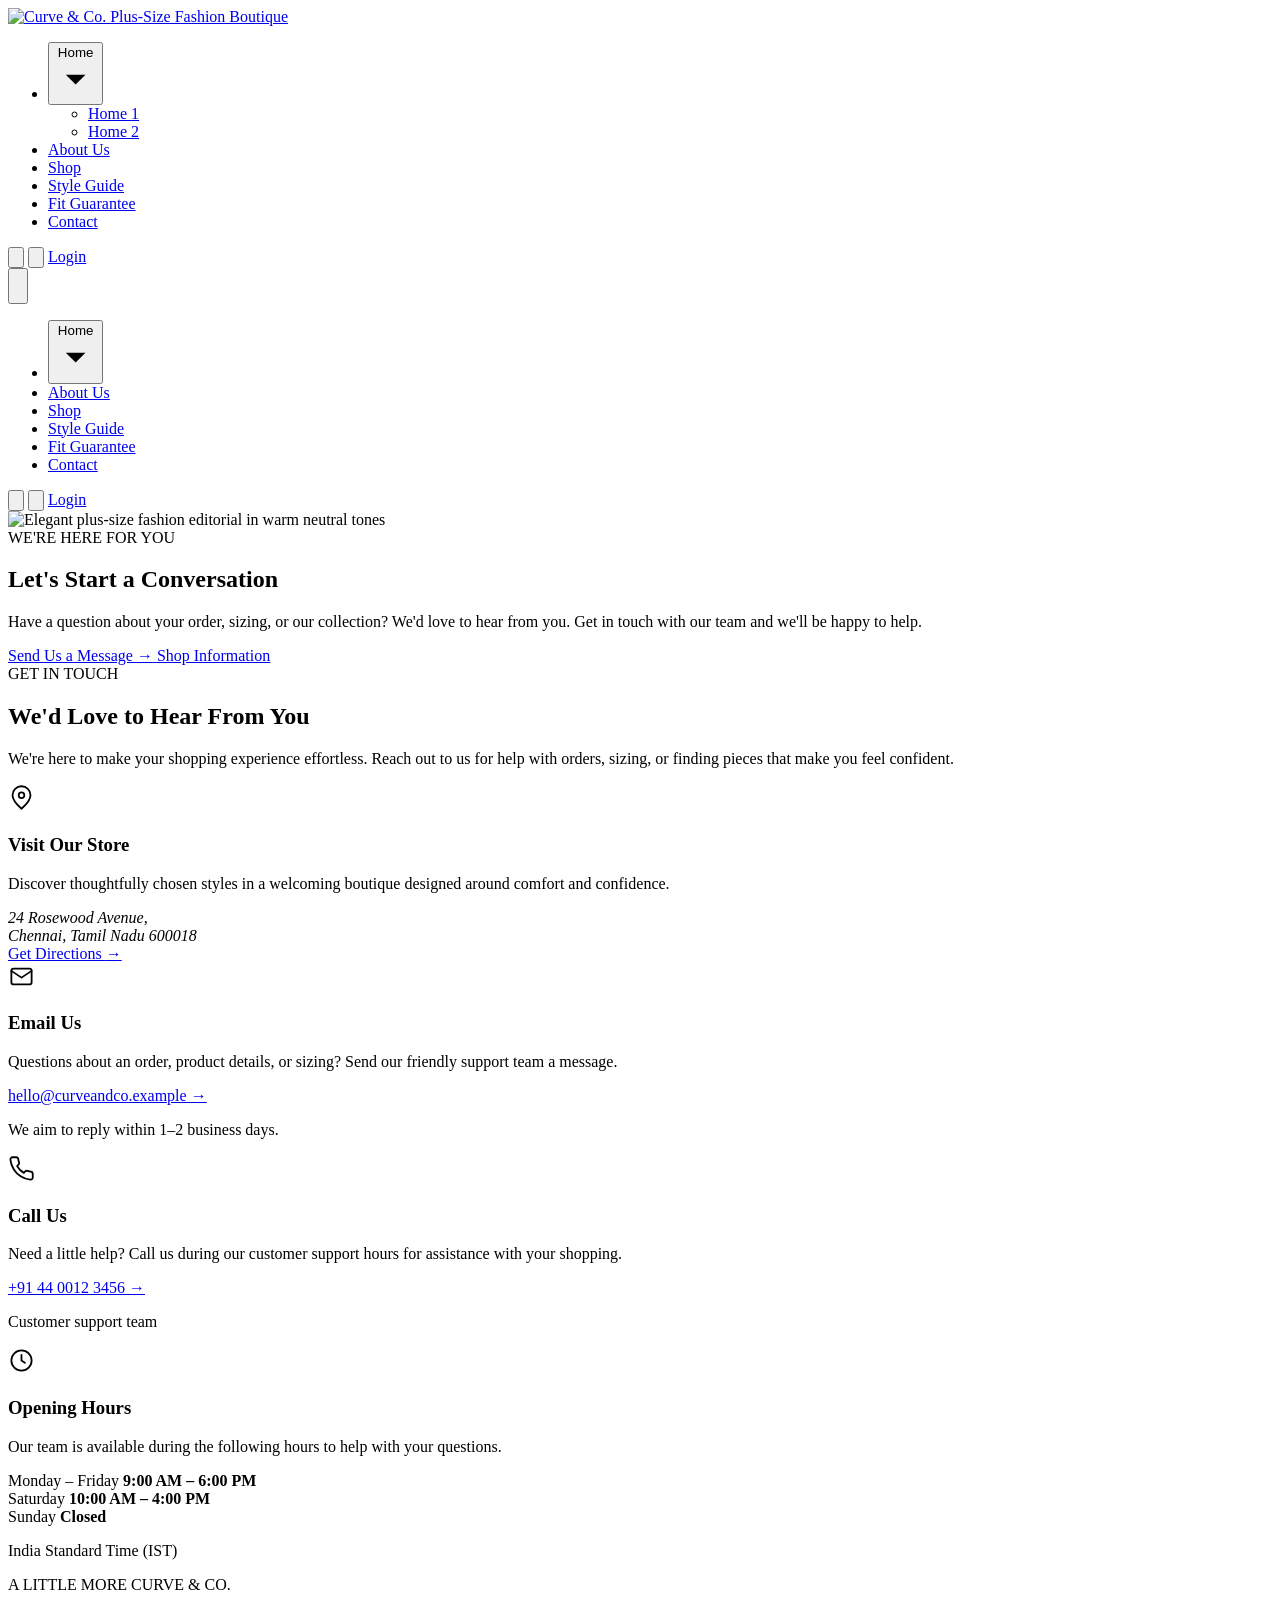
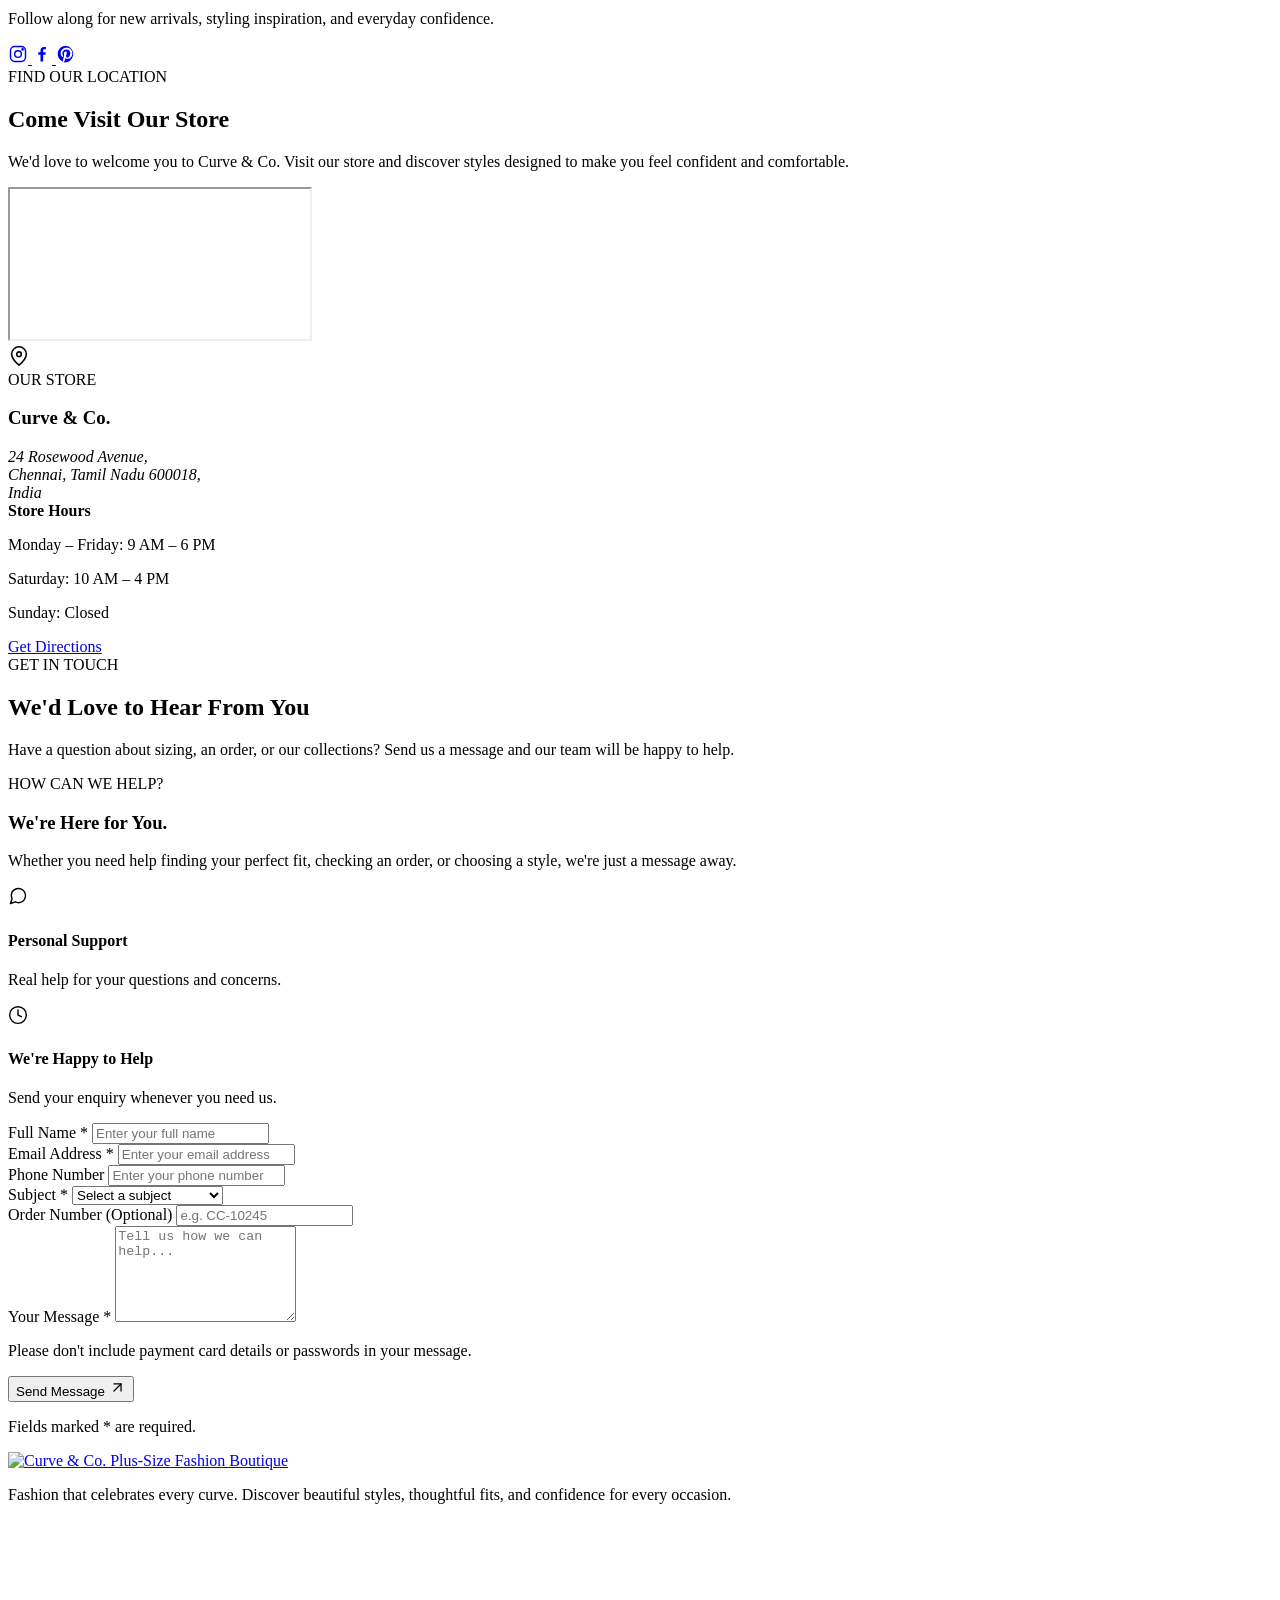
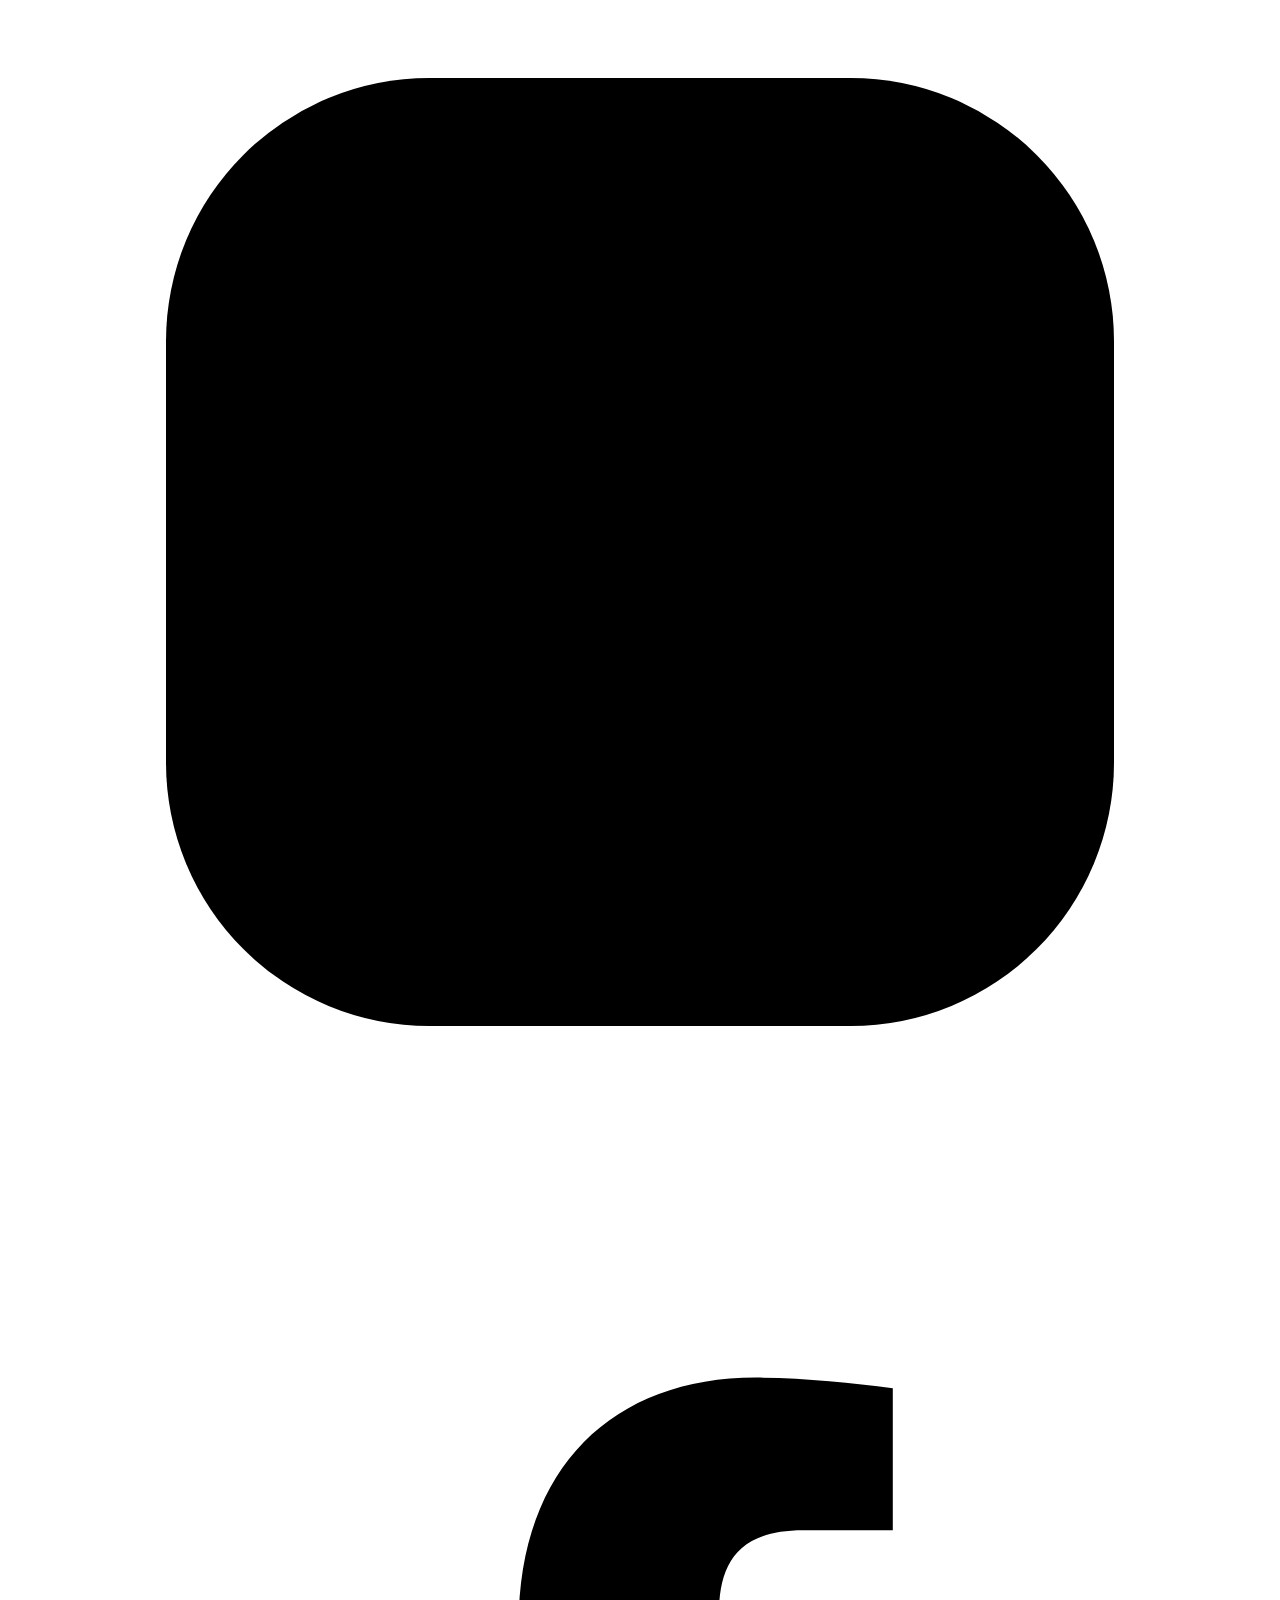
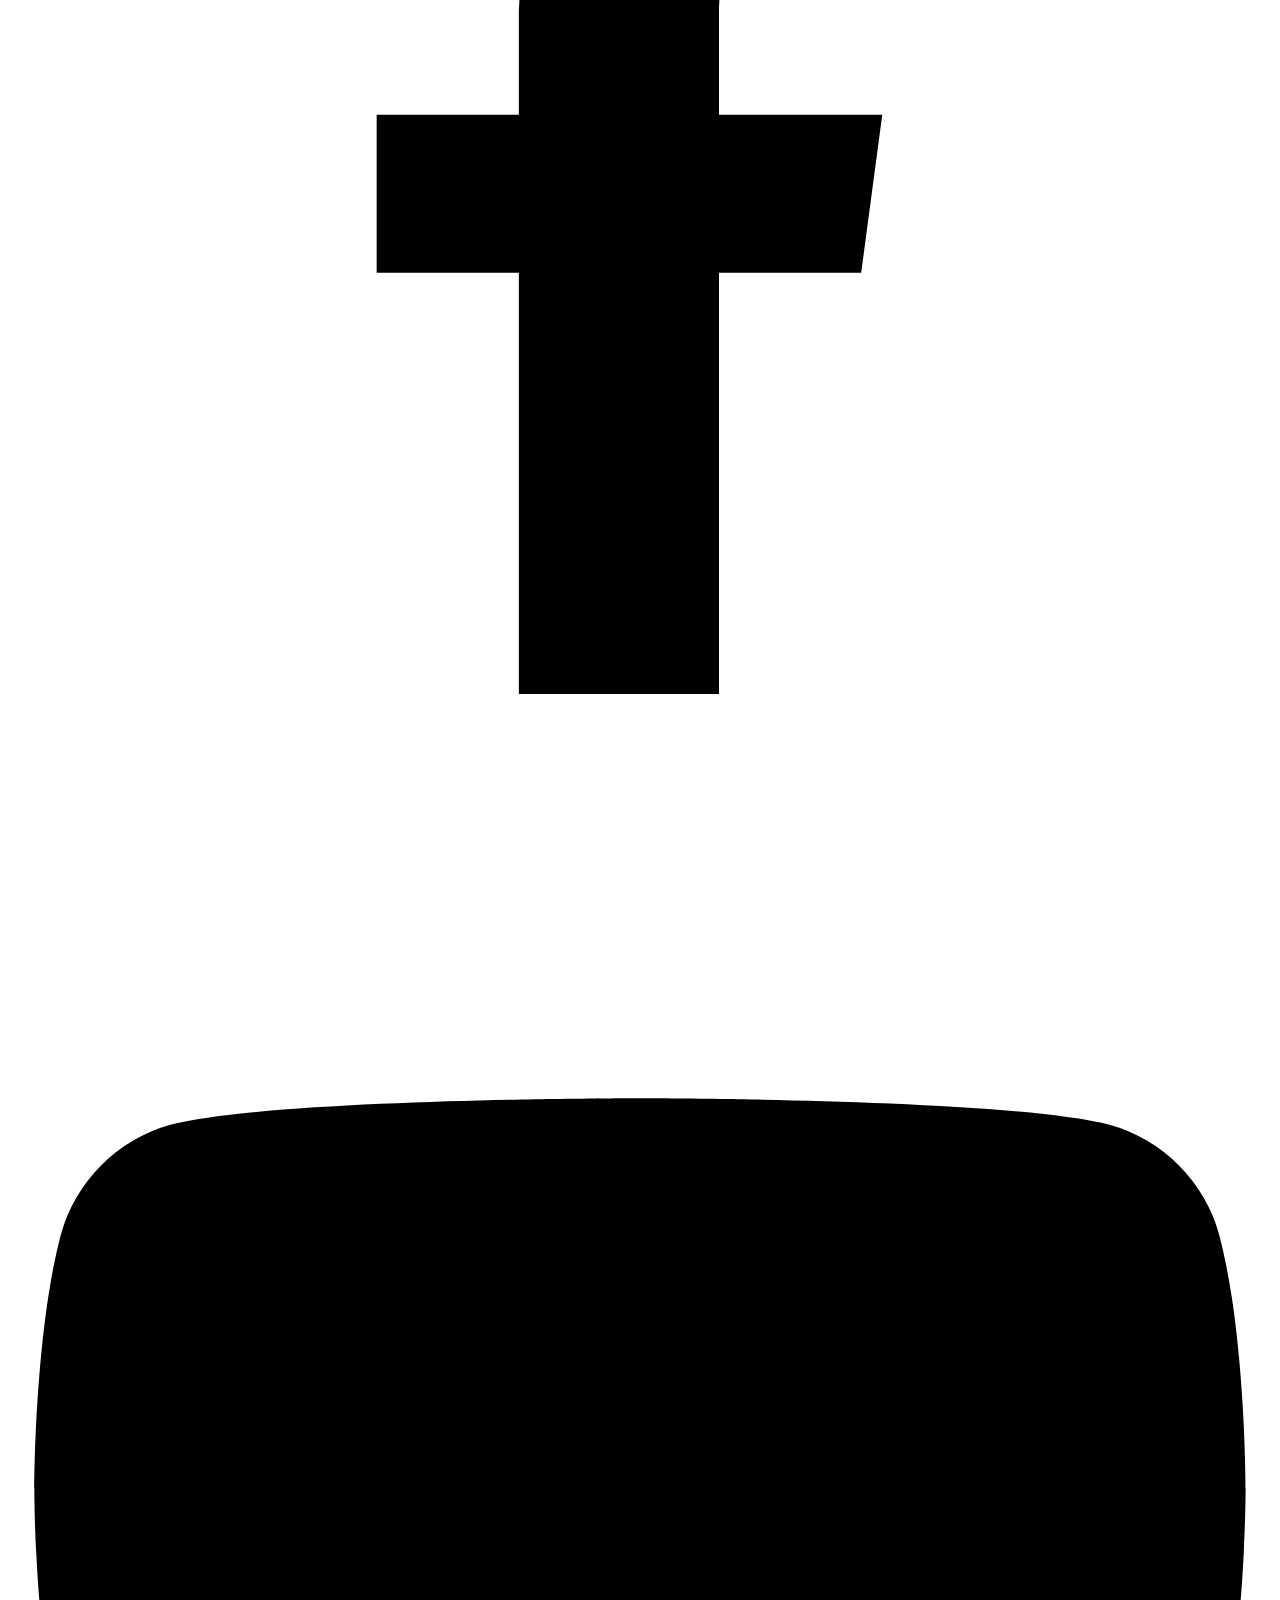
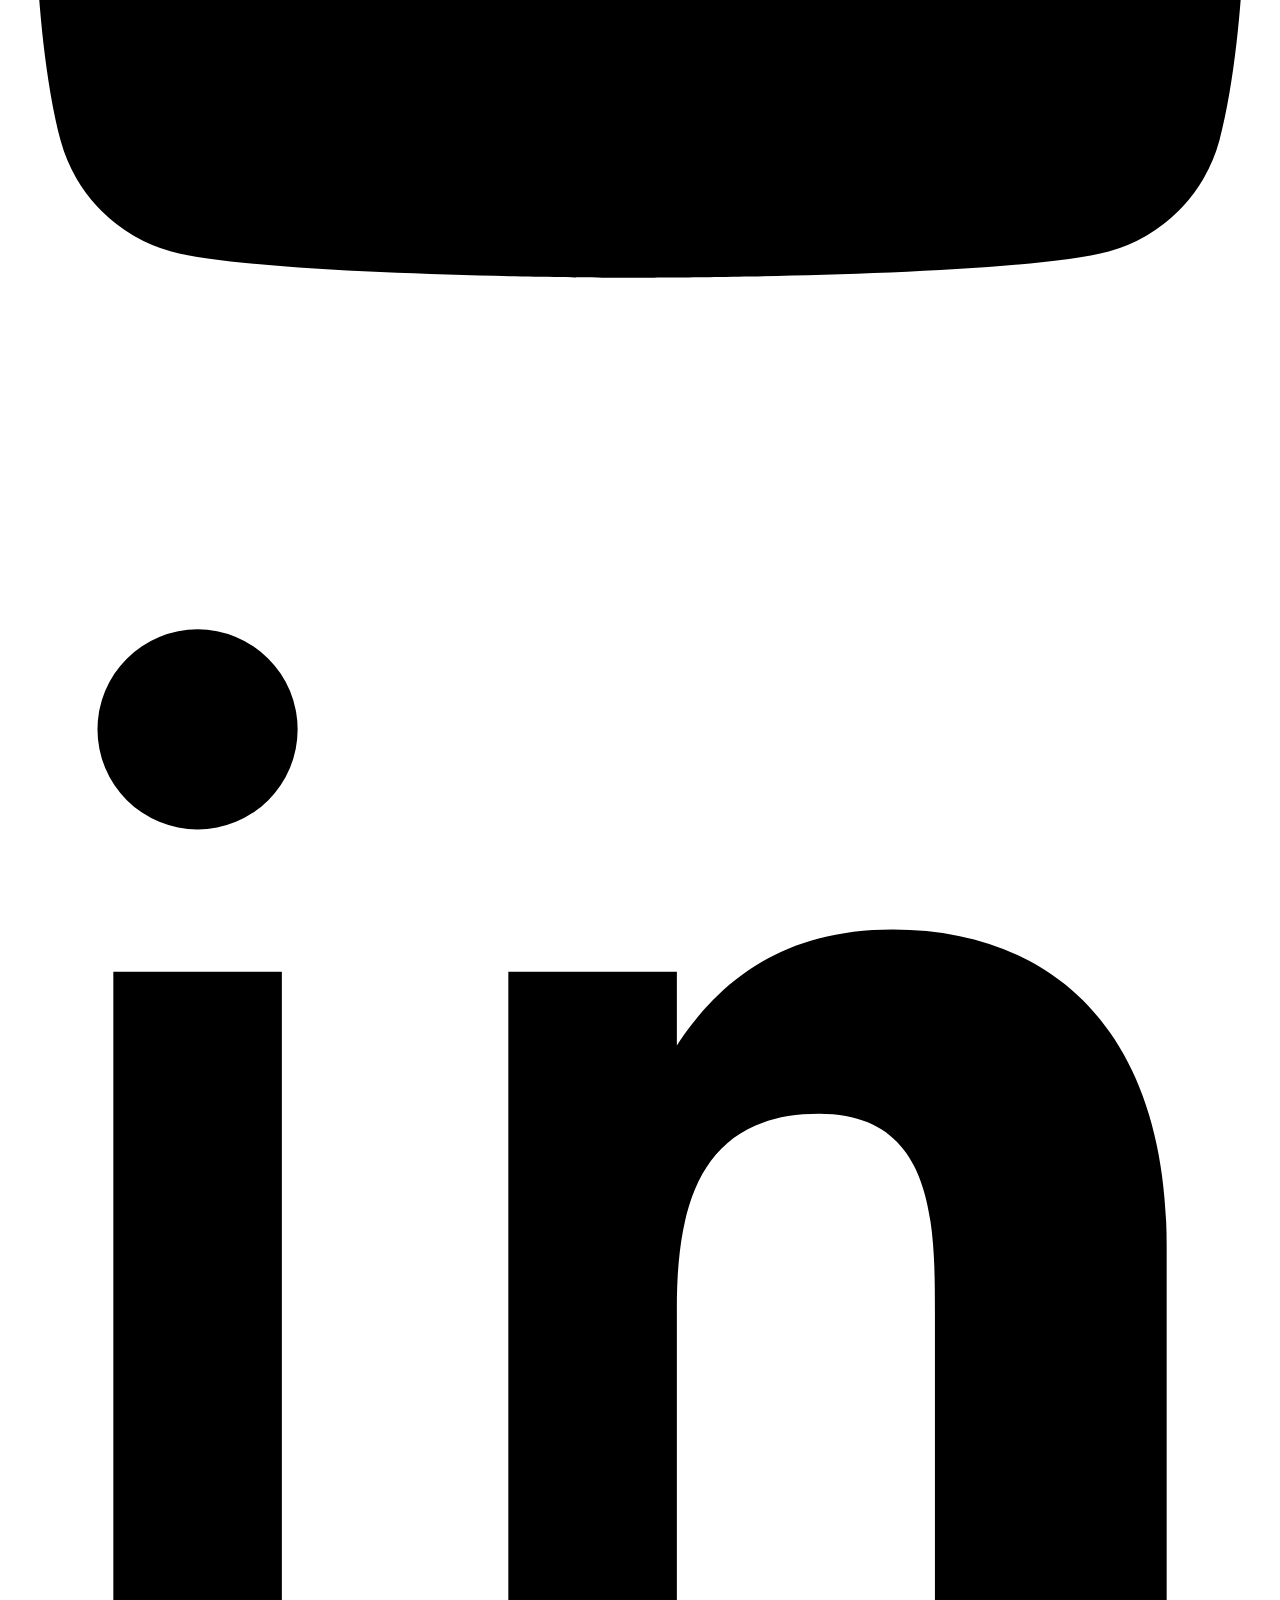
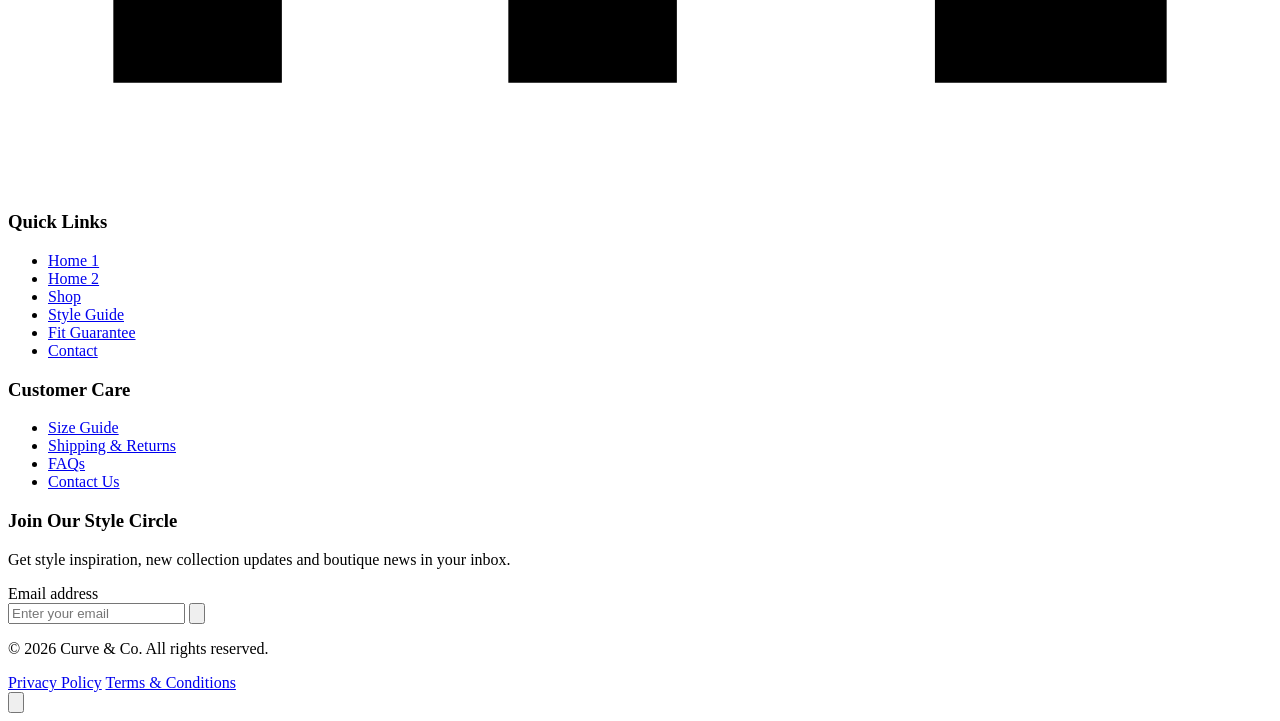
==== contact.html @ 35384b79 "Add files via upload" ====
<!DOCTYPE html>
<html lang="en">
<head>
    <meta charset="UTF-8">
    <meta name="viewport" content="width=device-width, initial-scale=1.0">

    <meta
        name="description"
        content="Discover stylish, inclusive plus-size fashion at Curve & Co."
    >

    <title>Curve & Co. | Plus-Size Fashion Boutique</title>
    <link
    rel="icon"
    type="image/png"
    href="images/logo.png"
>


    <!-- Google Fonts -->
    <link rel="preconnect" href="https://fonts.googleapis.com">
    <link rel="preconnect" href="https://fonts.gstatic.com" crossorigin>

    <link
        href="https://fonts.googleapis.com/css2?family=Inter:wght@400;500;600;700&family=Playfair+Display:wght@400;500;600;700&display=swap"
        rel="stylesheet"
    >

    <!-- CSS -->
    <link rel="stylesheet" href="css/style.css">
    <link rel="stylesheet" href="css/responsive.css">
    
</head>

<body>

    <!-- =====================================
         HEADER
    ====================================== -->

    <header class="curve-header" id="curveHeader">

        <div class="curve-header-container">

            <!-- LOGO - LEFT -->

            <a
                href="index.html"
                class="curve-logo"
                aria-label="Curve & Co. Home"
            >
                <img
                    src="images/logo.png"
                    alt="Curve & Co. Plus-Size Fashion Boutique"
                    class="curve-logo-img"
                >
            </a>


            <!-- DESKTOP NAVIGATION - CENTER -->

            <nav
                class="curve-desktop-nav"
                aria-label="Main navigation"
            >

                <ul class="curve-nav-list">

                    <!-- HOME DROPDOWN -->

                    <li class="curve-nav-item curve-home-dropdown">

                        <button
                            type="button"
                            class="curve-nav-link curve-home-toggle"
                            aria-expanded="false"
                            aria-controls="curveHomeDropdown"
                        >
                            <span>Home</span>

                            <svg viewBox="0 0 24 24" aria-hidden="true">
                                <path d="m6 9 6 6 6-6"/>
                            </svg>
                        </button>

                        <ul
                            class="curve-dropdown-menu"
                            id="curveHomeDropdown"
                        >
                            <li>
                                <a href="index.html">Home 1</a>
                            </li>

                            <li>
                                <a href="home2.html">Home 2</a>
                            </li>
                        </ul>

                    </li>
                    <li class="curve-nav-item">
                        <a href="about.html" class="curve-nav-link">
                            About Us
                        </a>
                    </li>


                    <!-- SHOP -->

                    <li class="curve-nav-item">
                        <a href="shop.html" class="curve-nav-link">
                            Shop
                        </a>
                    </li>


                    <!-- STYLE GUIDE -->

                    <li class="curve-nav-item">
                        <a
                            href="style-guide.html"
                            class="curve-nav-link"
                        >
                            Style Guide
                        </a>
                    </li>


                    <!-- FIT GUARANTEE -->

                    <li class="curve-nav-item">
                        <a
                            href="fit-guarantee.html"
                            class="curve-nav-link"
                        >
                            Fit Guarantee
                        </a>
                    </li>


                    <!-- CONTACT -->

                    <li class="curve-nav-item">
                        <a
                            href="contact.html"
                            class="curve-nav-link active"
                        >
                            Contact
                        </a>
                    </li>

                </ul>

            </nav>


            <!-- DESKTOP ACTIONS - RIGHT -->

            <div class="curve-header-actions">

                <!-- RTL BUTTON -->

                <button
                    type="button"
                    class="curve-icon-btn curve-rtl-toggle"
                    data-curve-rtl
                    aria-label="Toggle right-to-left layout"
                    aria-pressed="false"
                    title="Toggle RTL"
                >
                    <svg
                        viewBox="0 0 24 24"
                        aria-hidden="true"
                    >
                        <path d="M4 8h15"/>
                        <path d="m15 4 4 4-4 4"/>
                        <path d="M20 16H5"/>
                        <path d="m9 12-4 4 4 4"/>
                    </svg>
                </button>


                <!-- DARK MODE BUTTON -->

                <button
                    type="button"
                    class="curve-icon-btn curve-theme-toggle"
                    data-curve-theme
                    aria-label="Toggle dark mode"
                    aria-pressed="false"
                    title="Toggle dark mode"
                >
                    <svg
                        viewBox="0 0 24 24"
                        aria-hidden="true"
                    >
                        <path
                            d="M20.5 15.5A8.5 8.5 0 0 1 8.5 3.5
                            8.5 8.5 0 1 0 20.5 15.5Z"
                        />
                    </svg>
                </button>


                <!-- LOGIN BUTTON -->

                <a href="login.html" class="curve-login-btn">
                    Login
                </a>

            </div>


            <!-- HAMBURGER BUTTON -->

            <button
                type="button"
                class="curve-menu-toggle"
                id="curveMenuToggle"
                aria-label="Open navigation menu"
                aria-expanded="false"
                aria-controls="curveMobilePanel"
            >

                <!-- MENU ICON -->

                <svg
                    class="curve-menu-icon"
                    viewBox="0 0 24 24"
                    aria-hidden="true"
                >
                    <path d="M4 6h16"/>
                    <path d="M4 12h16"/>
                    <path d="M4 18h16"/>
                </svg>

                <!-- CLOSE ICON -->

                <svg
                    class="curve-close-icon"
                    viewBox="0 0 24 24"
                    aria-hidden="true"
                >
                    <path d="m6 6 12 12"/>
                    <path d="M18 6 6 18"/>
                </svg>

            </button>

        </div>


        <!-- =====================================
             RESPONSIVE HAMBURGER PANEL
        ====================================== -->

        <div
            class="curve-mobile-panel"
            id="curveMobilePanel"
            aria-hidden="true"
            inert
        >

            <!-- MOBILE NAVIGATION -->

            <nav
                class="curve-mobile-nav"
                aria-label="Responsive navigation"
            >

                <ul class="curve-mobile-nav-list">

                    <!-- HOME DROPDOWN -->

                    <li class="curve-mobile-nav-item curve-mobile-home">

                        <button
                            type="button"
                            class="curve-mobile-link curve-mobile-home-toggle"
                            aria-expanded="false"
                            aria-controls="curveMobileHomeDropdown"
                        >
                            <span>Home</span>

                            <svg viewBox="0 0 24 24" aria-hidden="true">
                                <path d="m6 9 6 6 6-6"/>
                            </svg>
                        </button>

                        <ul
                            class="curve-mobile-dropdown"
                            id="curveMobileHomeDropdown"
                            hidden
                        >
                            <li>
                                <a href="index.html">Home 1</a>
                            </li>

                            <li>
                                <a href="home2.html">Home 2</a>
                            </li>
                        </ul>

                    </li>
                    <li class="curve-mobile-nav-item">
                        <a href="about.html" class="curve-mobile-link">
                            About Us
                        </a>
                    </li>


                    <!-- SHOP -->

                    <li class="curve-mobile-nav-item">
                        <a href="shop.html" class="curve-mobile-link">
                            Shop
                        </a>
                    </li>


                    <!-- STYLE GUIDE -->

                    <li class="curve-mobile-nav-item">
                        <a
                            href="style-guide.html"
                            class="curve-mobile-link"
                        >
                            Style Guide
                        </a>
                    </li>


                    <!-- FIT GUARANTEE -->

                    <li class="curve-mobile-nav-item">
                        <a
                            href="fit-guarantee.html"
                            class="curve-mobile-link"
                        >
                            Fit Guarantee
                        </a>
                    </li>


                    <!-- CONTACT -->

                    <li class="curve-mobile-nav-item">
                        <a
                            href="contact.html"
                            class="curve-mobile-link active"
                        >
                            Contact
                        </a>
                    </li>

                </ul>

            </nav>


            <!-- MOBILE ACTION BUTTONS -->

            <div class="curve-mobile-actions">

                <!-- RTL -->

                <button
                    type="button"
                    class="curve-icon-btn curve-rtl-toggle"
                    data-curve-rtl
                    aria-label="Toggle right-to-left layout"
                    aria-pressed="false"
                    title="Toggle RTL"
                >
                    <svg viewBox="0 0 24 24" aria-hidden="true">
                        <path d="M4 8h15"/>
                        <path d="m15 4 4 4-4 4"/>
                        <path d="M20 16H5"/>
                        <path d="m9 12-4 4 4 4"/>
                    </svg>
                </button>


                <!-- DARK MODE -->

                <button
                    type="button"
                    class="curve-icon-btn curve-theme-toggle"
                    data-curve-theme
                    aria-label="Toggle dark mode"
                    aria-pressed="false"
                    title="Toggle dark mode"
                >
                    <svg viewBox="0 0 24 24" aria-hidden="true">
                        <path
                            d="M20.5 15.5A8.5 8.5 0 0 1 8.5 3.5
                            8.5 8.5 0 1 0 20.5 15.5Z"
                        />
                    </svg>
                </button>


                <!-- LOGIN -->

                <a href="login.html" class="curve-login-btn">
                    Login
                </a>

            </div>

        </div>

    </header>
    <!-- =====================================
         PAGE CONTENT
    ====================================== -->

    <main id="mainContent">

<!-- SECTION 1: CONTACT HERO -->
<section class="cc-contact-hero" id="cc-contact-hero">

    <!-- BACKGROUND IMAGE -->
    <div class="cc-contact-hero-background">
        <img
            src="images/contact-hero.jpg"
            alt="Elegant plus-size fashion editorial in warm neutral tones"
            fetchpriority="high"
        >
    </div>

    <!-- IMAGE OVERLAY -->
    <div class="cc-contact-hero-overlay"></div>

    <!-- HERO CONTENT -->
    <div class="cc-contact-hero-container">

        <div class="cc-contact-hero-content">

            <span class="cc-contact-hero-eyebrow">
                WE'RE HERE FOR YOU
            </span>

            <h1 class="cc-contact-hero-title">
                Let's Start a
                <span>Conversation</span>
            </h1>

            <p class="cc-contact-hero-description">
                Have a question about your order, sizing, or our collection?
                We'd love to hear from you. Get in touch with our team
                and we'll be happy to help.
            </p>

            <!-- HERO BUTTONS -->
            <div class="cc-contact-hero-actions">

                <a
                    href="#cc-contact-form"
                    class="cc-contact-hero-button cc-contact-hero-primary"
                >
                    Send Us a Message
                    <span aria-hidden="true">&rarr;</span>
                </a>

                <a
                    href="#cc-contact-info"
                    class="cc-contact-hero-button cc-contact-hero-secondary"
                >
                    Shop Information
                </a>

            </div>

        </div>

    </div>

</section>
<!-- END CONTACT HERO -->

<!-- SECTION 2: SHOP INFORMATION -->
<section class="cc-contact-info" id="cc-contact-info">

    <div class="cc-contact-info-container">

        <!-- SECTION HEADER -->
        <div class="cc-contact-info-header">

            <span class="cc-contact-info-eyebrow">
                GET IN TOUCH
            </span>

            <h2 class="cc-contact-info-title">
                We'd Love to <span>Hear From You</span>
            </h2>

            <p class="cc-contact-info-description">
                We're here to make your shopping experience effortless.
                Reach out to us for help with orders, sizing, or finding
                pieces that make you feel confident.
            </p>

        </div>

        <!-- INFORMATION CARDS -->
        <div class="cc-contact-info-grid">

            <!-- STORE ADDRESS -->
            <article class="cc-contact-info-card">

                <div class="cc-contact-info-icon" aria-hidden="true">
                    <svg xmlns="http://www.w3.org/2000/svg"
                         width="27" height="27" viewBox="0 0 24 24"
                         fill="none" stroke="currentColor"
                         stroke-width="1.6" stroke-linecap="round"
                         stroke-linejoin="round">
                        <path d="M20 10c0 5-8 12-8 12S4 15 4 10a8 8 0 1 1 16 0Z"/>
                        <circle cx="12" cy="10" r="2.5"/>
                    </svg>
                </div>

                <h3>Visit Our Store</h3>

                <p>
                    Discover thoughtfully chosen styles in a welcoming
                    boutique designed around comfort and confidence.
                </p>

                <address class="cc-contact-info-address">
                    24 Rosewood Avenue,<br>
                    Chennai, Tamil Nadu 600018
                </address>

                <a href="https://maps.google.com/?q=Chennai+Tamil+Nadu"
                   class="cc-contact-info-link"
                   target="_blank"
                   rel="noopener noreferrer">
                    Get Directions
                    <span aria-hidden="true">&rarr;</span>
                </a>

            </article>

            <!-- EMAIL -->
            <article class="cc-contact-info-card">

                <div class="cc-contact-info-icon" aria-hidden="true">
                    <svg xmlns="http://www.w3.org/2000/svg"
                         width="27" height="27" viewBox="0 0 24 24"
                         fill="none" stroke="currentColor"
                         stroke-width="1.6" stroke-linecap="round"
                         stroke-linejoin="round">
                        <rect x="3" y="5" width="18" height="14" rx="2"/>
                        <path d="m3 7 9 6 9-6"/>
                    </svg>
                </div>

                <h3>Email Us</h3>

                <p>
                    Questions about an order, product details, or sizing?
                    Send our friendly support team a message.
                </p>

                <a href="mailto:hello@curveandco.example"
                   class="cc-contact-info-link">
                    hello@curveandco.example
                    <span aria-hidden="true">&rarr;</span>
                </a>

                <p class="cc-contact-info-note">
                    We aim to reply within 1–2 business days.
                </p>

            </article>

            <!-- PHONE -->
            <article class="cc-contact-info-card">

                <div class="cc-contact-info-icon" aria-hidden="true">
                    <svg xmlns="http://www.w3.org/2000/svg"
                         width="27" height="27" viewBox="0 0 24 24"
                         fill="none" stroke="currentColor"
                         stroke-width="1.6" stroke-linecap="round"
                         stroke-linejoin="round">
                        <path d="M22 16.92v3a2 2 0 0 1-2.18 2
                                 19.8 19.8 0 0 1-8.63-3.07
                                 19.4 19.4 0 0 1-6-6
                                 A19.8 19.8 0 0 1 2.12 4.18
                                 2 2 0 0 1 4.11 2h3
                                 a2 2 0 0 1 2 1.72
                                 c.12.96.36 1.9.7 2.79
                                 a2 2 0 0 1-.45 2.11L8.1 9.87
                                 a16 16 0 0 0 6 6l1.25-1.26
                                 a2 2 0 0 1 2.11-.45
                                 c.89.34 1.83.58 2.79.7
                                 A2 2 0 0 1 22 16.92Z"/>
                    </svg>
                </div>

                <h3>Call Us</h3>

                <p>
                    Need a little help? Call us during our customer
                    support hours for assistance with your shopping.
                </p>

                <a href="tel:+914400123456"
                   class="cc-contact-info-link">
                    +91 44 0012 3456
                    <span aria-hidden="true">&rarr;</span>
                </a>

                <p class="cc-contact-info-note">
                    Customer support team
                </p>

            </article>

            <!-- OPENING HOURS -->
            <article class="cc-contact-info-card">

                <div class="cc-contact-info-icon" aria-hidden="true">
                    <svg xmlns="http://www.w3.org/2000/svg"
                         width="27" height="27" viewBox="0 0 24 24"
                         fill="none" stroke="currentColor"
                         stroke-width="1.6" stroke-linecap="round"
                         stroke-linejoin="round">
                        <circle cx="12" cy="12" r="9"/>
                        <path d="M12 7v5l3 2"/>
                    </svg>
                </div>

                <h3>Opening Hours</h3>

                <p>
                    Our team is available during the following
                    hours to help with your questions.
                </p>

                <div class="cc-contact-info-hours">
                    <span>Monday – Friday</span>
                    <strong>9:00 AM – 6:00 PM</strong>
                </div>

                <div class="cc-contact-info-hours">
                    <span>Saturday</span>
                    <strong>10:00 AM – 4:00 PM</strong>
                </div>

                <div class="cc-contact-info-hours">
                    <span>Sunday</span>
                    <strong>Closed</strong>
                </div>

                <p class="cc-contact-info-note">
                    India Standard Time (IST)
                </p>

            </article>

        </div>

        <!-- SOCIAL MEDIA -->
        <div class="cc-contact-info-social">

            <span class="cc-contact-info-social-label">
                A LITTLE MORE CURVE & CO.
            </span>

            <p class="cc-contact-info-social-description">
                Follow along for new arrivals, styling inspiration,
                and everyday confidence.
            </p>

            <div class="cc-contact-info-social-links">

                <!-- INSTAGRAM -->
                <a href="https://www.instagram.com/"
                   target="_blank"
                   rel="noopener noreferrer"
                   aria-label="Instagram"
                   class="cc-contact-info-social-link">
                    <svg xmlns="http://www.w3.org/2000/svg"
                         width="20" height="20" viewBox="0 0 24 24"
                         fill="none" stroke="currentColor"
                         stroke-width="1.7" stroke-linecap="round"
                         stroke-linejoin="round">
                        <rect x="3" y="3" width="18" height="18" rx="5"/>
                        <circle cx="12" cy="12" r="4"/>
                        <circle cx="17.5" cy="6.5" r=".8" fill="currentColor"/>
                    </svg>
                </a>

                <!-- FACEBOOK -->
                <a href="https://www.facebook.com/"
                   target="_blank"
                   rel="noopener noreferrer"
                   aria-label="Facebook"
                   class="cc-contact-info-social-link">
                    <svg xmlns="http://www.w3.org/2000/svg"
                         width="20" height="20" viewBox="0 0 24 24"
                         fill="currentColor">
                        <path d="M13.4 21v-8h2.7l.4-3.1h-3.1v-2
                                 c0-.9.3-1.5 1.6-1.5h1.7V3.6
                                 c-.3 0-1.3-.1-2.4-.1
                                 -2.4 0-4.1 1.5-4.1 4.2v2.3H7.5V13
                                 h2.7v8h3.2Z"/>
                    </svg>
                </a>

                <!-- PINTEREST -->
                <a href="https://www.pinterest.com/"
                   target="_blank"
                   rel="noopener noreferrer"
                   aria-label="Pinterest"
                   class="cc-contact-info-social-link">
                    <svg xmlns="http://www.w3.org/2000/svg"
                         width="20" height="20" viewBox="0 0 24 24"
                         fill="currentColor">
                        <path d="M12 2a10 10 0 0 0-3.64 19.31
                                 c-.02-.78 0-1.72.2-2.57l1.32-5.58
                                 s-.33-.66-.33-1.63c0-1.53.89-2.67
                                 2-2.67.94 0 1.4.7 1.4 1.54
                                 0 .94-.6 2.35-.9 3.66
                                 -.26 1.1.55 2 1.63 2
                                 1.96 0 3.47-2.06 3.47-5.03
                                 0-2.63-1.89-4.47-4.58-4.47
                                 -3.12 0-4.95 2.34-4.95 4.76
                                 0 .94.36 1.95.81 2.5
                                 .09.11.1.21.07.32l-.3 1.22
                                 c-.05.2-.16.24-.37.15
                                 -1.37-.64-2.23-2.64-2.23-4.25
                                 0-3.46 2.51-6.63 7.23-6.63
                                 3.8 0 6.75 2.71 6.75 6.33
                                 0 3.78-2.38 6.82-5.68 6.82
                                 -1.11 0-2.15-.58-2.51-1.27
                                 l-.68 2.58c-.25.95-.93 2.14-1.38 2.87
                                 A10 10 0 1 0 12 2Z"/>
                    </svg>
                </a>

            </div>

        </div>

    </div>

</section>
<!-- END SECTION 2: SHOP INFORMATION -->

<!-- =========================
     CONTACT GOOGLE MAP SECTION
========================= -->
<section class="cc-contact-map" id="cc-contact-map">

    <div class="cc-contact-map-container">

        <!-- SECTION HEADER -->
        <div class="cc-contact-map-header">

            <span class="cc-contact-map-eyebrow">
                FIND OUR LOCATION
            </span>

            <h2 class="cc-contact-map-title">
                Come Visit <span>Our Store</span>
            </h2>

            <p class="cc-contact-map-description">
                We'd love to welcome you to Curve &amp; Co.
                Visit our store and discover styles designed
                to make you feel confident and comfortable.
            </p>

        </div>

        <!-- MAP CONTENT -->
        <div class="cc-contact-map-content">

            <!-- GOOGLE MAP -->
            <div class="cc-contact-map-frame">

                <iframe
                    src="https://maps.google.com/maps?q=Chennai%2C%20Tamil%20Nadu%2C%20India&t=&z=14&ie=UTF8&iwloc=&output=embed"
                    title="Curve and Co. location on Google Maps"
                    loading="lazy"
                    allowfullscreen
                    referrerpolicy="no-referrer-when-downgrade">
                </iframe>

            </div>

            <!-- LOCATION DETAILS -->
            <div class="cc-contact-map-details">

                
<div class="cc-contact-map-icon">
    <svg
        xmlns="http://www.w3.org/2000/svg"
        width="22"
        height="22"
        viewBox="0 0 24 24"
        fill="none"
        stroke="currentColor"
        stroke-width="1.7"
        stroke-linecap="round"
        stroke-linejoin="round"
        aria-hidden="true">
        <path d="M20 10c0 5-8 12-8 12S4 15 4 10a8 8 0 1 1 16 0Z"/>
        <circle cx="12" cy="10" r="2.5"/>
    </svg>
</div>


                <span class="cc-contact-map-label">
                    OUR STORE
                </span>

                <h3 class="cc-contact-map-store-title">
                    Curve &amp; Co.
                </h3>

                <address class="cc-contact-map-address">
                    24 Rosewood Avenue,<br>
                    Chennai, Tamil Nadu 600018,<br>
                    India
                </address>

                <div class="cc-contact-map-divider"></div>

                <div class="cc-contact-map-detail-item">
                    <i class="fa-regular fa-clock"
                       aria-hidden="true"></i>

                    <div>
                        <strong>Store Hours</strong>
                        <p>Monday – Friday: 9 AM – 6 PM</p>
                        <p>Saturday: 10 AM – 4 PM</p>
                        <p>Sunday: Closed</p>
                    </div>
                </div>

                <a
                    href="https://www.google.com/maps/dir/?api=1&destination=Chennai%2C%20Tamil%20Nadu%2C%20India"
                    class="cc-contact-map-directions"
                    target="_blank"
                    rel="noopener noreferrer">

                    <span>Get Directions</span>

                    <i class="fa-solid fa-arrow-right"
                       aria-hidden="true"></i>

                </a>

            </div>

        </div>

    </div>

</section>
<!-- END CONTACT GOOGLE MAP SECTION -->

<!-- =========================================
     CURVE & CO. — CONTACT FORM SECTION
========================================= -->

<section class="cc-contact-form-section" id="cc-contact-form">

    <div class="cc-contact-form-container">

        <!-- SECTION HEADER -->
        <div class="cc-contact-form-header">

            <span class="cc-contact-form-eyebrow">
                GET IN TOUCH
            </span>

            <h2 class="cc-contact-form-title">
                We'd Love to <span>Hear From You</span>
            </h2>

            <p class="cc-contact-form-description">
                Have a question about sizing, an order, or our collections?
                Send us a message and our team will be happy to help.
            </p>

        </div>

        <!-- FORM LAYOUT -->
        <div class="cc-contact-form-layout">

            <!-- FORM INTRO -->
            <div class="cc-contact-form-intro">

                <span class="cc-contact-form-intro-label">
                    HOW CAN WE HELP?
                </span>

                <h3 class="cc-contact-form-intro-title">
                    We're Here for You.
                </h3>

                <p class="cc-contact-form-intro-description">
                    Whether you need help finding your perfect fit,
                    checking an order, or choosing a style, we're just
                    a message away.
                </p>

                <div class="cc-contact-form-intro-divider"></div>

                <div class="cc-contact-form-promise">

                    <span class="cc-contact-form-promise-icon">
                        <svg xmlns="http://www.w3.org/2000/svg"
                             width="20" height="20"
                             viewBox="0 0 24 24"
                             fill="none" stroke="currentColor"
                             stroke-width="1.7"
                             stroke-linecap="round"
                             stroke-linejoin="round"
                             aria-hidden="true">
                            <path d="M21 11.5a8.4 8.4 0 0 1-.9 3.8
                            8.5 8.5 0 0 1-7.6 4.7
                            8.4 8.4 0 0 1-3.8-.9L3 21l1.9-5.7
                            a8.4 8.4 0 0 1-.9-3.8
                            8.5 8.5 0 0 1 4.7-7.6
                            8.4 8.4 0 0 1 3.8-.9h.5
                            a8.5 8.5 0 0 1 8 8v.5Z"/>
                        </svg>
                    </span>

                    <div>
                        <h4>Personal Support</h4>
                        <p>Real help for your questions and concerns.</p>
                    </div>

                </div>

                <div class="cc-contact-form-promise">

                    <span class="cc-contact-form-promise-icon">
                        <svg xmlns="http://www.w3.org/2000/svg"
                             width="20" height="20"
                             viewBox="0 0 24 24"
                             fill="none" stroke="currentColor"
                             stroke-width="1.7"
                             stroke-linecap="round"
                             stroke-linejoin="round"
                             aria-hidden="true">
                            <circle cx="12" cy="12" r="10"/>
                            <path d="M12 6v6l4 2"/>
                        </svg>
                    </span>

                    <div>
                        <h4>We're Happy to Help</h4>
                        <p>Send your enquiry whenever you need us.</p>
                    </div>

                </div>

            </div>

            <!-- CONTACT FORM -->
            <form class="cc-contact-form"
                  id="cc-contact-message-form"
                  action="#"
                  method="post">

                <div class="cc-contact-form-fields">

                    <!-- FULL NAME -->
                    <div class="cc-contact-form-group">
                        <label for="cc-contact-name">
                            Full Name <span>*</span>
                        </label>

                        <input
                            type="text"
                            id="cc-contact-name"
                            name="name"
                            placeholder="Enter your full name"
                            autocomplete="name"
                            required>
                    </div>

                    <!-- EMAIL -->
                    <div class="cc-contact-form-group">
                        <label for="cc-contact-email">
                            Email Address <span>*</span>
                        </label>

                        <input
                            type="email"
                            id="cc-contact-email"
                            name="email"
                            placeholder="Enter your email address"
                            autocomplete="email"
                            required>
                    </div>

                    <!-- PHONE -->
                    <div class="cc-contact-form-group">
                        <label for="cc-contact-phone">
                            Phone Number
                        </label>

                        <input
                            type="tel"
                            id="cc-contact-phone"
                            name="phone"
                            placeholder="Enter your phone number"
                            autocomplete="tel">
                    </div>

                    <!-- SUBJECT -->
                    <div class="cc-contact-form-group">
                        <label for="cc-contact-subject">
                            Subject <span>*</span>
                        </label>

                        <select
                            id="cc-contact-subject"
                            name="subject"
                            required>

                            <option value="" selected disabled>
                                Select a subject
                            </option>

                            <option value="order-enquiry">
                                Order Enquiry
                            </option>

                            <option value="sizing-help">
                                Sizing &amp; Fit Help
                            </option>

                            <option value="product-question">
                                Product Question
                            </option>

                            <option value="shipping-delivery">
                                Shipping &amp; Delivery
                            </option>

                            <option value="returns-exchanges">
                                Returns &amp; Exchanges
                            </option>

                            <option value="other">
                                Other
                            </option>

                        </select>
                    </div>

                    <!-- ORDER NUMBER -->
                    <div class="cc-contact-form-group cc-contact-form-full">
                        <label for="cc-contact-order">
                            Order Number
                            <span class="cc-contact-form-optional">
                                (Optional)
                            </span>
                        </label>

                        <input
                            type="text"
                            id="cc-contact-order"
                            name="order_number"
                            placeholder="e.g. CC-10245">
                    </div>

                    <!-- MESSAGE -->
                    <div class="cc-contact-form-group cc-contact-form-full">
                        <label for="cc-contact-message">
                            Your Message <span>*</span>
                        </label>

                        <textarea
                            id="cc-contact-message"
                            name="message"
                            rows="6"
                            placeholder="Tell us how we can help..."
                            required></textarea>
                    </div>

                </div>

                <!-- PRIVACY NOTE -->
                <p class="cc-contact-form-privacy">
                    Please don't include payment card details or passwords
                    in your message.
                </p>

                <!-- SUBMIT BUTTON -->
                <button
                    type="submit"
                    class="cc-contact-form-submit">

                    <span>Send Message</span>

                    <svg xmlns="http://www.w3.org/2000/svg"
                         width="17" height="17"
                         viewBox="0 0 24 24"
                         fill="none" stroke="currentColor"
                         stroke-width="1.8"
                         stroke-linecap="round"
                         stroke-linejoin="round"
                         aria-hidden="true">
                        <path d="M7 17 17 7"/>
                        <path d="M7 7h10v10"/>
                    </svg>

                </button>

                <p class="cc-contact-form-required-note">
                    Fields marked <span>*</span> are required.
                </p>

            </form>

        </div>

    </div>

</section>

<!-- END CONTACT FORM SECTION -->

    </main>

<!-- =========================================
     CURVE & CO. - FOOTER
========================================= -->

<footer class="curve-footer" id="curveFooter">

    <div class="curve-footer-container">

        <div class="curve-footer-grid">

            <!-- BRAND COLUMN -->

            <div class="curve-footer-brand">

                <a href="index.html" class="curve-footer-logo">
                    <img
                        src="images/logo.png"
                        alt="Curve & Co. Plus-Size Fashion Boutique"
                    >
                </a>

                <p class="curve-footer-description">
                    Fashion that celebrates every curve.
                    Discover beautiful styles, thoughtful fits,
                    and confidence for every occasion.
                </p>

                <!-- SOCIAL MEDIA ICONS -->

                <div class="curve-footer-socials">

                    <!-- INSTAGRAM -->

                    <a
                        href="#"
                        class="curve-social-link"
                        aria-label="Instagram"
                        target="_blank"
                        rel="noopener noreferrer"
                    >
                        <svg viewBox="0 0 24 24" aria-hidden="true">
                            <rect
                                x="3"
                                y="3"
                                width="18"
                                height="18"
                                rx="5"
                            />
                            <circle cx="12" cy="12" r="4"/>
                            <circle
                                class="curve-social-dot"
                                cx="17.5"
                                cy="6.5"
                                r="1"
                            />
                        </svg>
                    </a>

                    <!-- FACEBOOK -->

                    <a
                        href="#"
                        class="curve-social-link"
                        aria-label="Facebook"
                        target="_blank"
                        rel="noopener noreferrer"
                    >
                        <svg viewBox="0 0 24 24" aria-hidden="true">
                            <path
                                class="curve-social-filled"
                                d="M13.5 21v-8h2.7l.4-3h-3.1V8.1
                                c0-.9.3-1.6 1.6-1.6h1.7V3.8
                                c-.8-.1-1.7-.2-2.6-.2
                                -2.7 0-4.5 1.7-4.5 4.7V10H7v3h2.7v8z"
                            />
                        </svg>
                    </a>

                    <!-- YOUTUBE -->

                    <a
                        href="#"
                        class="curve-social-link"
                        aria-label="YouTube"
                        target="_blank"
                        rel="noopener noreferrer"
                    >
                        <svg viewBox="0 0 24 24" aria-hidden="true">
                            <path
                                class="curve-social-filled"
                                d="M23 7.2a3 3 0 0 0-2.1-2.1
                                C19 4.6 12 4.6 12 4.6
                                s-7 0-8.9.5A3 3 0 0 0 1 7.2
                                C.5 9.1.5 12 .5 12s0 2.9.5 4.8
                                a3 3 0 0 0 2.1 2.1
                                c1.9.5 8.9.5 8.9.5s7 0 8.9-.5
                                a3 3 0 0 0 2.1-2.1
                                c.5-1.9.5-4.8.5-4.8
                                s0-2.9-.5-4.8Z"
                            />
                            <path
                                class="curve-social-cutout"
                                d="m10 15.5 5.2-3.5L10 8.5z"
                            />
                        </svg>
                    </a>

                    <!-- LINKEDIN -->

                    <a
                        href="#"
                        class="curve-social-link"
                        aria-label="LinkedIn"
                        target="_blank"
                        rel="noopener noreferrer"
                    >
                        <svg viewBox="0 0 24 24" aria-hidden="true">
                            <path
                                class="curve-social-filled"
                                d="M5.2 8.5H2V22h3.2z
                                M3.6 2A1.9 1.9 0 1 0 3.6 5.8
                                1.9 1.9 0 0 0 3.6 2
                                M22 13.7c0-4.1-2.2-6-5.2-6
                                -2.4 0-3.5 1.3-4.1 2.2V8.5H9.5V22h3.2v-7.1
                                c0-1.9.4-3.7 2.7-3.7
                                2.2 0 2.2 2.1 2.2 3.8V22H22z"
                            />
                        </svg>
                    </a>

                </div>

            </div>


            <!-- QUICK LINKS -->

            <div class="curve-footer-column">

                <h3 class="curve-footer-heading">
                    Quick Links
                </h3>

                <ul class="curve-footer-links">
                    <li><a href="index.html">Home 1</a></li>
                    <li><a href="home2.html">Home 2</a></li>
                    <li><a href="shop.html">Shop</a></li>
                    <li><a href="style-guide.html">Style Guide</a></li>
                    <li><a href="fit-guarantee.html">Fit Guarantee</a></li>
                    <li><a href="contact.html">Contact</a></li>
                </ul>

            </div>


            <!-- CUSTOMER CARE -->

            <div class="curve-footer-column">

                <h3 class="curve-footer-heading">
                    Customer Care
                </h3>

                <ul class="curve-footer-links">
                    <li>
                        <a href="fit-guarantee.html">Size Guide</a>
                    </li>
                    <li>
                        <a href="shipping-returns.html">
                            Shipping &amp; Returns
                        </a>
                    </li>
                    <li><a href="faq.html">FAQs</a></li>
                    <li><a href="contact.html">Contact Us</a></li>
                </ul>

            </div>


            <!-- NEWSLETTER -->

            <div class="curve-footer-column curve-footer-newsletter">

                <h3 class="curve-footer-heading">
                    Join Our Style Circle
                </h3>

                <p class="curve-footer-newsletter-text">
                    Get style inspiration, new collection updates
                    and boutique news in your inbox.
                </p>

                <form
                    class="curve-newsletter-form"
                    action="#"
                    method="post"
                >

                    <label
                        for="curveNewsletterEmail"
                        class="curve-newsletter-label"
                    >
                        Email address
                    </label>

                    <div class="curve-newsletter-field">

                        <input
                            type="email"
                            id="curveNewsletterEmail"
                            name="email"
                            placeholder="Enter your email"
                            autocomplete="email"
                            required
                        >

                        <button
                            type="submit"
                            class="curve-newsletter-btn"
                            aria-label="Subscribe to newsletter"
                        >
                            <svg viewBox="0 0 24 24" aria-hidden="true">
                                <path d="M5 12h14"/>
                                <path d="m12 5 7 7-7 7"/>
                            </svg>
                        </button>

                    </div>

                </form>

            </div>

        </div>


        <!-- FOOTER DIVIDER -->

        <div class="curve-footer-divider"></div>


        <!-- FOOTER BOTTOM -->

        <div class="curve-footer-bottom">

            <p class="curve-footer-copyright">
                &copy; <span id="curveCopyrightYear">2026</span>
                Curve &amp; Co. All rights reserved.
            </p>

            <div class="curve-footer-legal">
                <a href="privacy-policy.html">Privacy Policy</a>
                <a href="terms-conditions.html">
                    Terms &amp; Conditions
                </a>
            </div>

        </div>

    </div>

</footer>


    <!-- JAVASCRIPT -->

<!-- SCROLL TO TOP BUTTON -->
<button
    type="button"
    class="cc-scroll-top"
    id="ccScrollTop"
    aria-label="Scroll to top"
    title="Scroll to top"
>
    <svg
        viewBox="0 0 24 24"
        fill="none"
        xmlns="http://www.w3.org/2000/svg"
        aria-hidden="true"
    >
        <path
            d="M12 19V5M5 12L12 5L19 12"
            stroke="currentColor"
            stroke-width="1.8"
            stroke-linecap="round"
            stroke-linejoin="round"
        />
    </svg>
</button>

    <script src="js/main.js" defer></script>
    

</body>
</html>
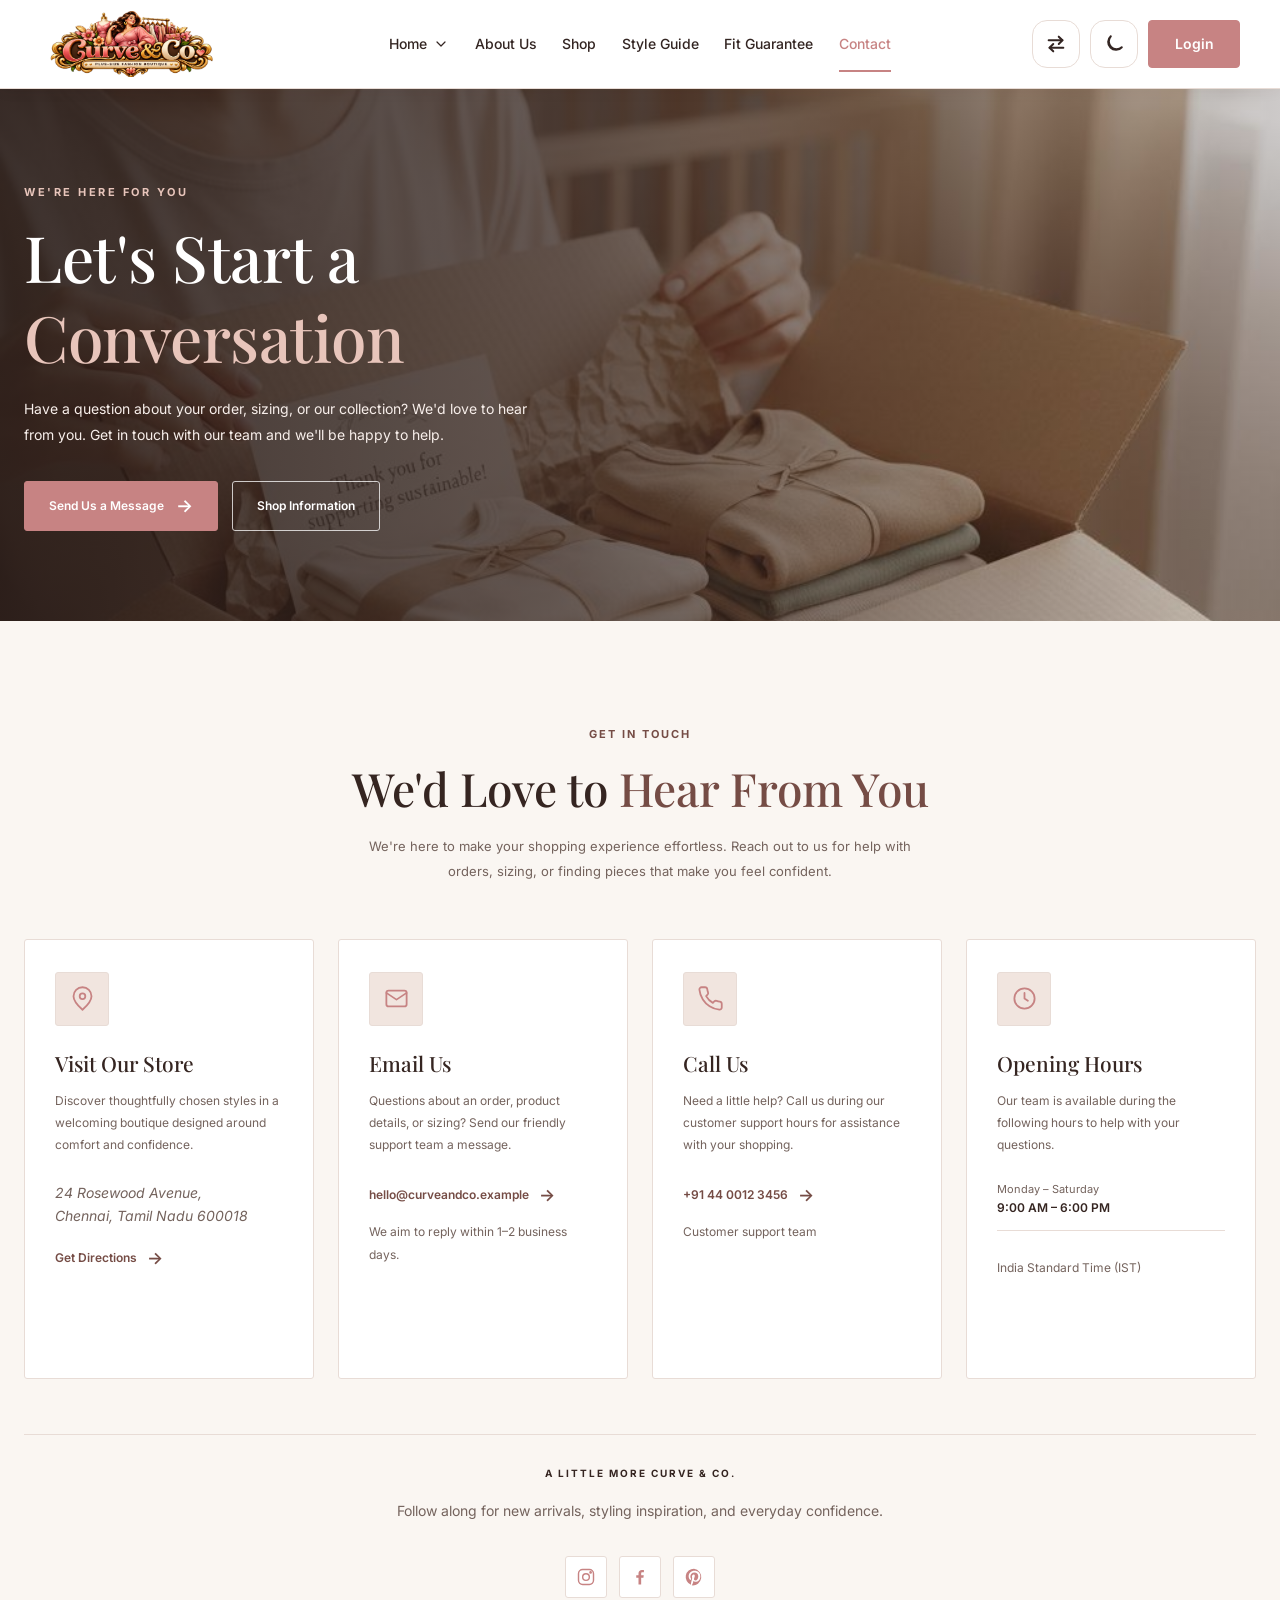
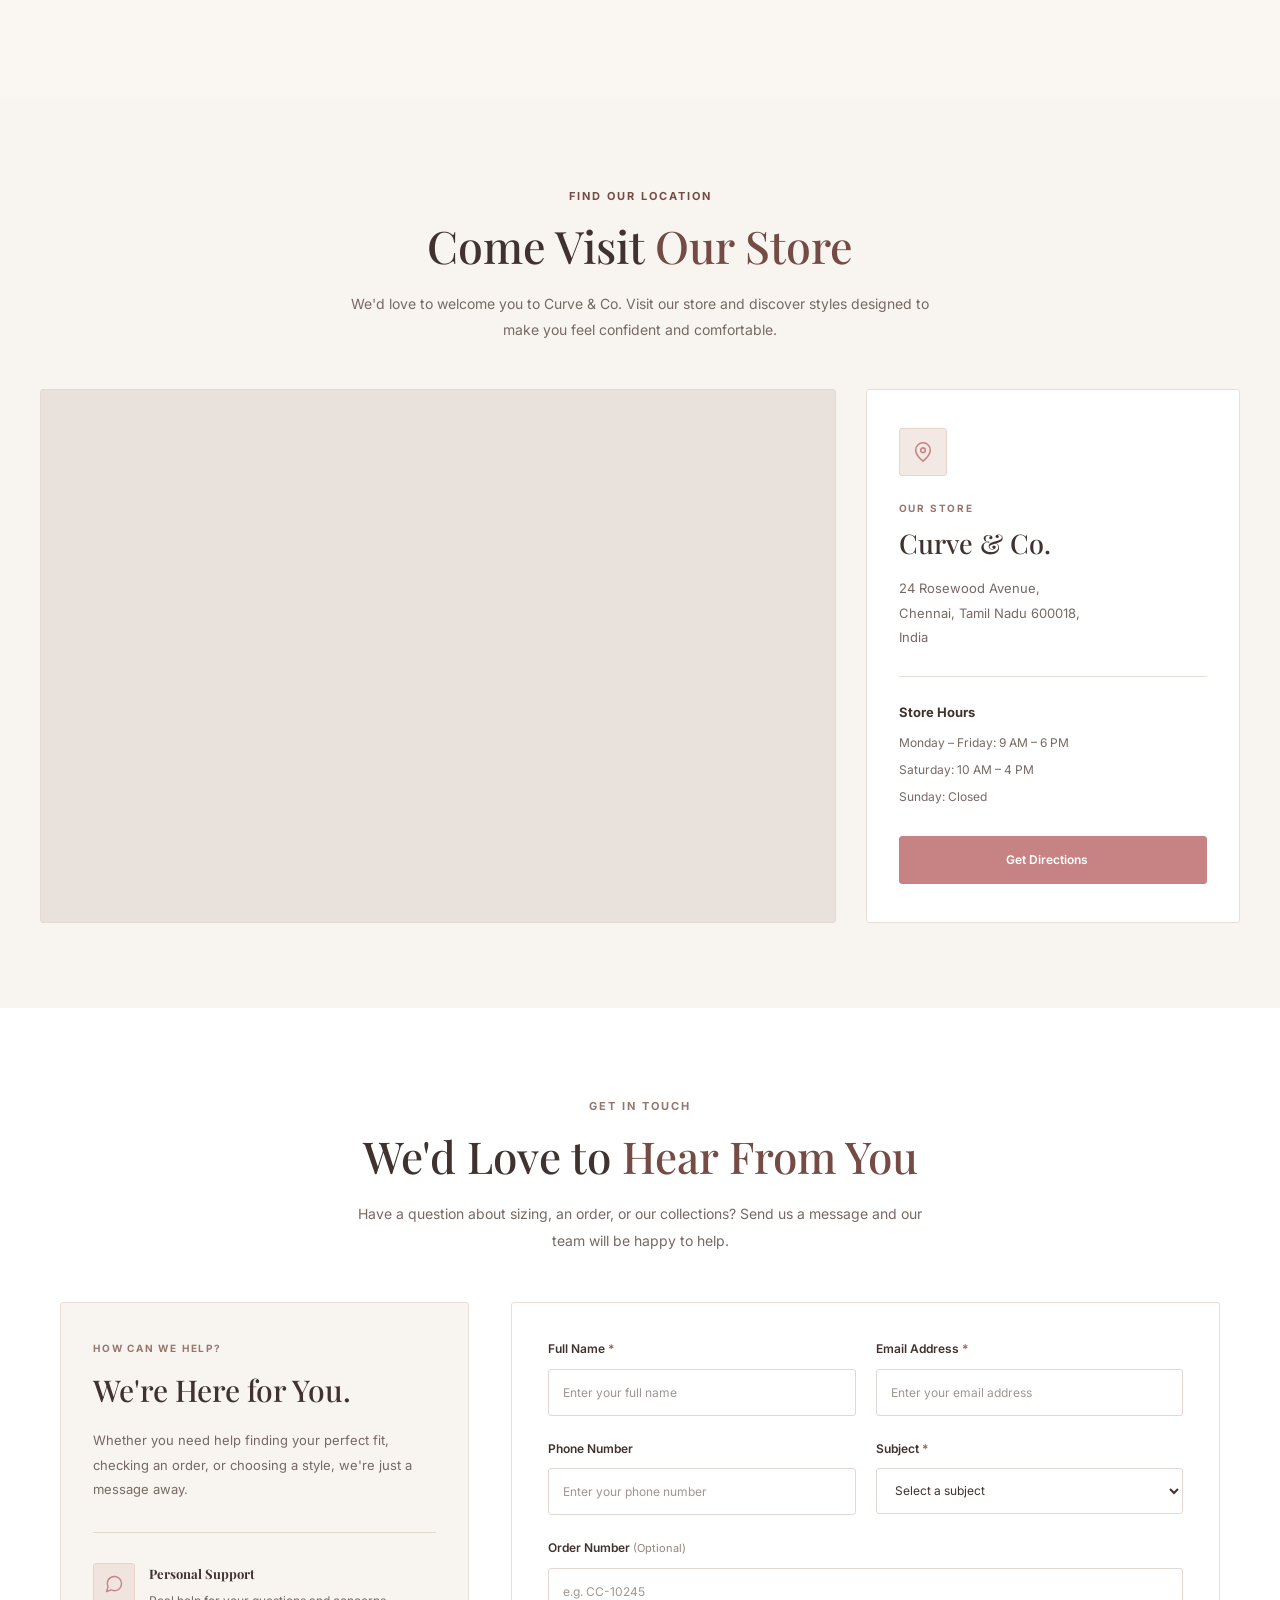
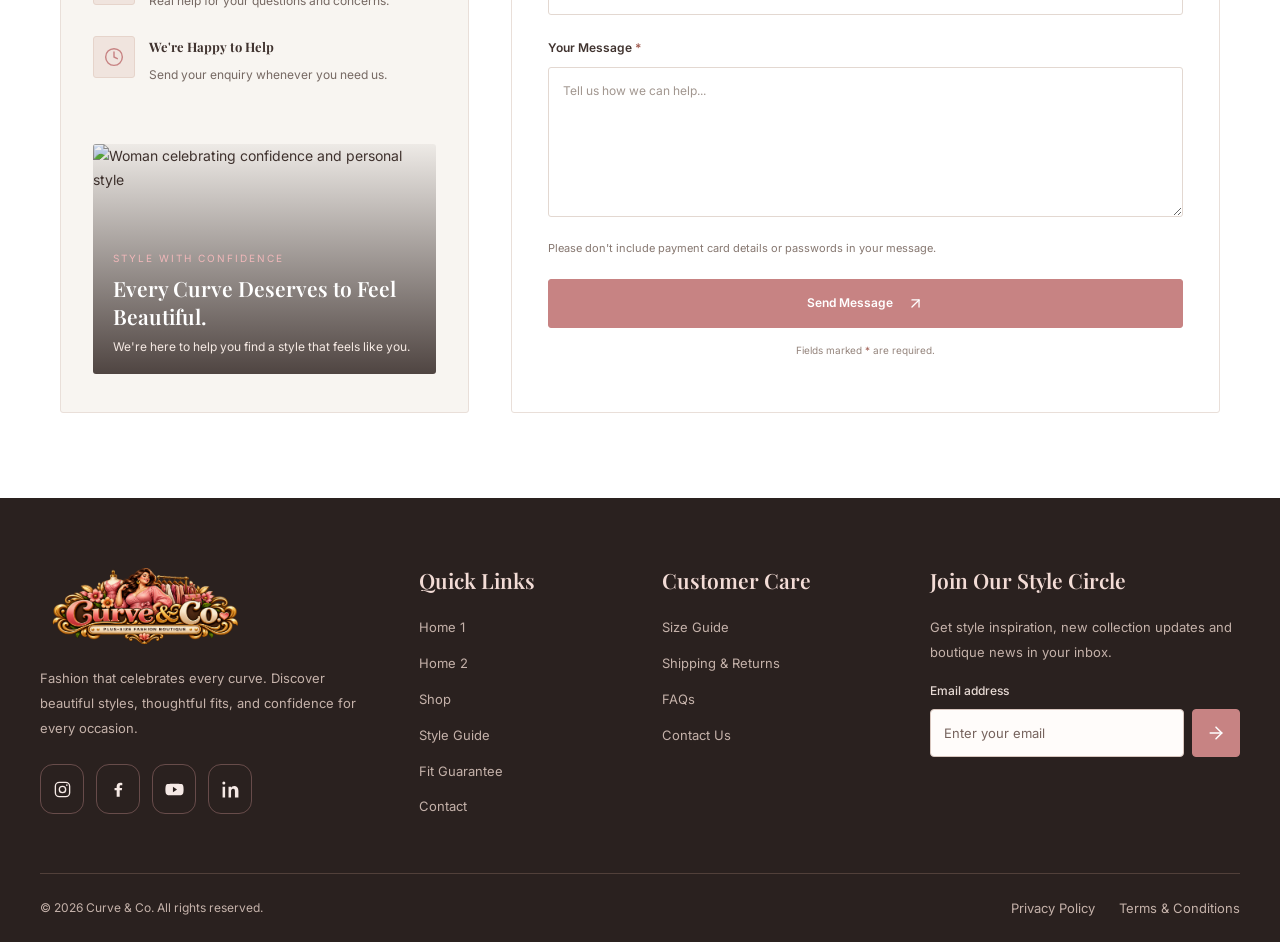
==== commit 4b2a2b94: "Add files via upload" ====
--- a/contact.html
+++ b/contact.html
@@ -639,19 +639,13 @@
                 </p>
 
                 <div class="cc-contact-info-hours">
-                    <span>Monday – Friday</span>
+                    <span>Monday – Saturday</span>
                     <strong>9:00 AM – 6:00 PM</strong>
                 </div>
 
-                <div class="cc-contact-info-hours">
-                    <span>Saturday</span>
-                    <strong>10:00 AM – 4:00 PM</strong>
-                </div>
-
-                <div class="cc-contact-info-hours">
-                    <span>Sunday</span>
-                    <strong>Closed</strong>
-                </div>
+                
+
+                
 
                 <p class="cc-contact-info-note">
                     India Standard Time (IST)
@@ -959,8 +953,27 @@
                         <h4>We're Happy to Help</h4>
                         <p>Send your enquiry whenever you need us.</p>
                     </div>
+                    
+
+
 
                 </div>
+                <!-- FASHION IMAGE & MESSAGE -->
+<div class="cc-contact-form-visual">
+
+    <img
+        src="images/contact-support-fashion.jpg"
+        alt="Woman celebrating confidence and personal style"
+        loading="lazy"
+    >
+
+    <div class="cc-contact-form-visual-content">
+        <span>STYLE WITH CONFIDENCE</span>
+        <h4>Every Curve Deserves to Feel Beautiful.</h4>
+        <p>We're here to help you find a style that feels like you.</p>
+    </div>
+
+</div>
 
             </div>
 
--- a/css/style.css
+++ b/css/style.css
@@ -0,0 +1,24734 @@
+
+/* =========================================
+   CURVE & CO. - GLOBAL MAIN CSS
+========================================= */
+
+/* GOOGLE FONTS
+   Inter: Body text
+   Playfair Display: Headings and brand styling
+========================================= */
+
+:root {
+    /* BRAND COLORS */
+    --cc-primary: #754C45;
+    --cc-primary-hover: #5D3934;
+    --cc-primary-light: #A66F68;
+
+    --cc-secondary: #F3DCD6;
+    --cc-secondary-hover: #E9C5BB;
+
+    --cc-accent: #C69A52;
+    --cc-accent-hover: #A97B36;
+
+    /* LIGHT THEME */
+    --cc-bg: #FFFCFA;
+    --cc-surface: #FFFFFF;
+    --cc-surface-soft: #F8F1ED;
+
+    --cc-text: #332522;
+    --cc-text-muted: #76635D;
+    --cc-border: #E8DCD6;
+
+    /* BUTTON COLORS */
+    --cc-primary-btn-bg: #754C45;
+    --cc-primary-btn-text: #FFFFFF;
+    --cc-primary-btn-hover: #5D3934;
+
+    --cc-secondary-btn-bg: transparent;
+    --cc-secondary-btn-text: #754C45;
+    --cc-secondary-btn-border: #754C45;
+    --cc-secondary-btn-hover: #F3DCD6;
+
+    /* TYPOGRAPHY */
+    --cc-font-body: "Inter", sans-serif;
+    --cc-font-heading: "Playfair Display", serif;
+
+    --cc-body-size: 14px;
+    --cc-small-size: 12px;
+    --cc-h1-size: 48px;
+    --cc-h2-size: 36px;
+    --cc-h3-size: 24px;
+
+    --cc-body-line-height: 1.7;
+    --cc-heading-line-height: 1.2;
+
+    /* BUTTON DIMENSIONS */
+    --cc-btn-height: 48px;
+    --cc-btn-padding-x: 24px;
+    --cc-btn-radius: 4px;
+    --cc-btn-font-size: 14px;
+    --cc-btn-font-weight: 600;
+
+    /* HEADER */
+    --cc-header-height: 88px;
+    --cc-header-padding: 40px;
+    --cc-logo-height: 66px;
+
+    /* ICON BUTTONS */
+    --cc-icon-size: 44px;
+    --cc-icon-radius: 4px;
+
+    /* LAYOUT */
+    --cc-container-width: 1440px;
+    --cc-section-space: 80px;
+    --cc-content-gap: 24px;
+
+    /* EFFECTS */
+    --cc-transition: 0.3s ease;
+    --cc-shadow: 0 8px 25px rgba(65, 38, 31, 0.08);
+    --cc-header-shadow: 0 2px 14px rgba(65, 38, 31, 0.06);
+}
+
+
+/* =========================================
+   RESET
+========================================= */
+
+*,
+*::before,
+*::after {
+    box-sizing: border-box;
+}
+
+html {
+    scroll-behavior: smooth;
+    scroll-padding-top: var(--cc-header-height);
+    -webkit-text-size-adjust: 100%;
+}
+
+body {
+    margin: 0;
+    padding: 0;
+    font-family: var(--cc-font-body);
+    font-size: var(--cc-body-size);
+    font-weight: 400;
+    line-height: var(--cc-body-line-height);
+    color: var(--cc-text);
+    background: var(--cc-bg);
+    transition:
+        background-color var(--cc-transition),
+        color var(--cc-transition);
+}
+
+body,
+button,
+input,
+textarea,
+select {
+    font-family: var(--cc-font-body);
+}
+
+img {
+    display: block;
+    max-width: 100%;
+    height: auto;
+}
+
+a {
+    color: inherit;
+    text-decoration: none;
+}
+
+button {
+    font: inherit;
+}
+
+button,
+a {
+    -webkit-tap-highlight-color: transparent;
+}
+
+button:focus-visible,
+a:focus-visible,
+input:focus-visible,
+textarea:focus-visible,
+select:focus-visible {
+    outline: 2px solid var(--cc-accent);
+    outline-offset: 4px;
+}
+
+ul,
+ol {
+    margin: 0;
+    padding: 0;
+    list-style: none;
+}
+
+h1,
+h2,
+h3,
+h4,
+h5,
+h6 {
+    margin: 0;
+    font-family: var(--cc-font-heading);
+    font-weight: 600;
+    line-height: var(--cc-heading-line-height);
+    color: var(--cc-text);
+}
+
+h1 {
+    font-size: var(--cc-h1-size);
+}
+
+h2 {
+    font-size: var(--cc-h2-size);
+}
+
+h3 {
+    font-size: var(--cc-h3-size);
+}
+
+p {
+    margin: 0 0 16px;
+}
+
+p:last-child {
+    margin-bottom: 0;
+}
+
+main {
+    min-height: 60vh;
+}
+
+section {
+    scroll-margin-top: calc(var(--cc-header-height) + 20px);
+}
+
+.container {
+    width: min(
+        calc(100% - 80px),
+        var(--cc-container-width)
+    );
+    margin-inline: auto;
+}
+
+
+/* =========================================
+   SHARED BUTTON STYLES
+   Used throughout the website
+========================================= */
+
+.cc-btn,
+.curve-login-btn,
+.cc-btn-primary,
+.cc-btn-secondary {
+    min-height: var(--cc-btn-height);
+    display: inline-flex;
+    align-items: center;
+    justify-content: center;
+    gap: 10px;
+    padding: 0 var(--cc-btn-padding-x);
+
+    border: 1px solid transparent;
+    border-radius: var(--cc-btn-radius);
+
+    font-family: var(--cc-font-body);
+    font-size: var(--cc-btn-font-size);
+    font-weight: var(--cc-btn-font-weight);
+    line-height: 1.2;
+    text-align: center;
+    white-space: nowrap;
+    cursor: pointer;
+
+    transition:
+        color var(--cc-transition),
+        background-color var(--cc-transition),
+        border-color var(--cc-transition),
+        box-shadow var(--cc-transition);
+}
+
+
+/* PRIMARY BUTTON */
+
+.cc-btn-primary,
+.curve-login-btn {
+    color: var(--cc-primary-btn-text);
+    background: var(--cc-primary-btn-bg);
+    border-color: var(--cc-primary-btn-bg);
+}
+
+.cc-btn-primary:hover,
+.curve-login-btn:hover {
+    color: #FFFFFF;
+    background: var(--cc-primary-btn-hover);
+    border-color: var(--cc-primary-btn-hover);
+}
+
+
+/* SECONDARY BUTTON */
+
+.cc-btn-secondary {
+    color: var(--cc-secondary-btn-text);
+    background: var(--cc-secondary-btn-bg);
+    border-color: var(--cc-secondary-btn-border);
+}
+
+.cc-btn-secondary:hover {
+    color: var(--cc-secondary-btn-text);
+    background: var(--cc-secondary-btn-hover);
+    border-color: var(--cc-secondary-btn-border);
+}
+
+
+/* DISABLED BUTTON */
+
+.cc-btn:disabled,
+.cc-btn-primary:disabled,
+.cc-btn-secondary:disabled {
+    opacity: 0.55;
+    cursor: not-allowed;
+}
+
+
+/* =========================================
+   HEADER
+========================================= */
+
+.curve-header {
+    position: sticky;
+    top: 0;
+    z-index: 1000;
+
+    width: 100%;
+    min-height: var(--cc-header-height);
+
+    background: var(--cc-surface);
+    border-bottom: 1px solid var(--cc-border);
+    box-shadow: var(--cc-header-shadow);
+
+    transition:
+        background-color var(--cc-transition),
+        border-color var(--cc-transition),
+        box-shadow var(--cc-transition);
+}
+
+.curve-header-container {
+    position: relative;
+
+    width: min(
+        calc(100% - (var(--cc-header-padding) * 2)),
+        var(--cc-container-width)
+    );
+
+    min-height: var(--cc-header-height);
+    margin-inline: auto;
+
+    display: grid;
+    grid-template-columns: 1fr auto 1fr;
+    align-items: center;
+    gap: 28px;
+}
+
+
+/* =========================================
+   LOGO - LEFT
+========================================= */
+
+.curve-logo {
+    display: inline-flex;
+    align-items: center;
+    justify-self: start;
+
+    width: fit-content;
+    max-width: 240px;
+    min-width: 0;
+}
+
+.curve-logo-img {
+    display: block;
+    width: auto;
+    height: var(--cc-logo-height);
+    max-width: 100%;
+    object-fit: contain;
+    object-position: left center;
+}
+
+
+/* =========================================
+   DESKTOP NAVIGATION - CENTER
+========================================= */
+
+.curve-desktop-nav {
+    display: flex;
+    align-items: center;
+    justify-content: center;
+    min-width: 0;
+}
+
+.curve-nav-list {
+    display: flex;
+    align-items: center;
+    justify-content: center;
+    gap: clamp(16px, 2vw, 30px);
+}
+
+.curve-nav-item {
+    position: relative;
+}
+
+.curve-nav-link {
+    min-height: 44px;
+
+    display: inline-flex;
+    align-items: center;
+    justify-content: center;
+    gap: 6px;
+
+    padding: 8px 0;
+
+    color: var(--cc-text);
+    background: transparent;
+    border: none;
+
+    font-size: var(--cc-body-size);
+    font-weight: 600;
+    line-height: 1.4;
+    white-space: nowrap;
+
+    cursor: pointer;
+
+    transition:
+        color var(--cc-transition);
+}
+
+.curve-nav-link:hover,
+.curve-nav-link:focus-visible {
+    color: var(--cc-primary-light);
+}
+
+.curve-nav-link svg {
+    width: 15px;
+    height: 15px;
+    flex-shrink: 0;
+
+    fill: none;
+    stroke: currentColor;
+    stroke-width: 1.8;
+    stroke-linecap: round;
+    stroke-linejoin: round;
+
+    transition: transform var(--cc-transition);
+}
+
+
+/* =========================================
+   HOME DROPDOWN
+========================================= */
+
+.curve-dropdown-menu {
+    position: absolute;
+    top: calc(100% + 8px);
+    inset-inline-start: 0;
+
+    min-width: 180px;
+    padding: 8px;
+
+    background: var(--cc-surface);
+    border: 1px solid var(--cc-border);
+    border-radius: 6px;
+    box-shadow: var(--cc-shadow);
+
+    opacity: 0;
+    visibility: hidden;
+    pointer-events: none;
+    transform: translateY(8px);
+
+    transition:
+        opacity var(--cc-transition),
+        visibility var(--cc-transition),
+        transform var(--cc-transition);
+}
+
+.curve-home-dropdown:hover > .curve-dropdown-menu,
+.curve-home-dropdown:focus-within > .curve-dropdown-menu,
+.curve-home-dropdown.is-open > .curve-dropdown-menu {
+    opacity: 1;
+    visibility: visible;
+    pointer-events: auto;
+    transform: translateY(0);
+}
+
+.curve-home-dropdown:hover > .curve-home-toggle svg,
+.curve-home-dropdown.is-open > .curve-home-toggle svg {
+    transform: rotate(180deg);
+}
+
+.curve-dropdown-menu a {
+    display: flex;
+    align-items: center;
+
+    min-height: 42px;
+    padding: 10px 14px;
+
+    color: var(--cc-text);
+    border-radius: 4px;
+
+    font-size: var(--cc-body-size);
+    font-weight: 500;
+
+    transition:
+        color var(--cc-transition),
+        background-color var(--cc-transition);
+}
+
+.curve-dropdown-menu a:hover,
+.curve-dropdown-menu a:focus-visible {
+    color: var(--cc-primary);
+    background: var(--cc-surface-soft);
+}
+
+
+/* =========================================
+   HEADER ACTIONS - RIGHT
+========================================= */
+
+.curve-header-actions {
+    display: flex;
+    align-items: center;
+    justify-self: end;
+    justify-content: flex-end;
+    gap: 10px;
+}
+
+
+/* =========================================
+   RTL / DARK MODE ICON BUTTONS
+========================================= */
+
+.curve-icon-btn {
+    width: var(--cc-icon-size);
+    height: var(--cc-icon-size);
+    min-width: var(--cc-icon-size);
+    min-height: var(--cc-icon-size);
+
+    display: inline-flex;
+    align-items: center;
+    justify-content: center;
+
+    padding: 0;
+
+    color: var(--cc-text);
+    background: transparent;
+    border: 1px solid var(--cc-border);
+    border-radius: var(--cc-icon-radius);
+
+    cursor: pointer;
+
+    transition:
+        color var(--cc-transition),
+        background-color var(--cc-transition),
+        border-color var(--cc-transition);
+}
+
+.curve-icon-btn svg {
+    width: 19px;
+    height: 19px;
+
+    fill: none;
+    stroke: currentColor;
+    stroke-width: 1.7;
+    stroke-linecap: round;
+    stroke-linejoin: round;
+}
+
+.curve-icon-btn:hover {
+    color: var(--cc-primary);
+    background: var(--cc-surface-soft);
+    border-color: var(--cc-primary-light);
+}
+
+.curve-icon-btn[aria-pressed="true"] {
+    color: var(--cc-primary);
+    background: var(--cc-secondary);
+    border-color: var(--cc-primary-light);
+}
+
+
+/* =========================================
+   LOGIN BUTTON
+========================================= */
+
+.curve-login-btn {
+    min-width: 92px;
+}
+
+
+/* =========================================
+   HAMBURGER BUTTON
+   Responsive visibility is controlled in
+   responsive.css
+========================================= */
+
+.curve-menu-toggle {
+    display: none;
+
+    width: var(--cc-icon-size);
+    height: var(--cc-icon-size);
+    min-width: var(--cc-icon-size);
+
+    align-items: center;
+    justify-content: center;
+
+    padding: 0;
+
+    color: var(--cc-text);
+    background: transparent;
+    border: 1px solid var(--cc-border);
+    border-radius: var(--cc-icon-radius);
+
+    cursor: pointer;
+
+    transition:
+        color var(--cc-transition),
+        background-color var(--cc-transition),
+        border-color var(--cc-transition);
+}
+
+.curve-menu-toggle:hover {
+    color: var(--cc-primary);
+    background: var(--cc-surface-soft);
+    border-color: var(--cc-primary-light);
+}
+
+.curve-menu-toggle svg {
+    width: 21px;
+    height: 21px;
+
+    fill: none;
+    stroke: currentColor;
+    stroke-width: 1.8;
+    stroke-linecap: round;
+    stroke-linejoin: round;
+}
+
+.curve-close-icon {
+    display: none;
+}
+
+.curve-menu-toggle[aria-expanded="true"] .curve-menu-icon {
+    display: none;
+}
+
+.curve-menu-toggle[aria-expanded="true"] .curve-close-icon {
+    display: block;
+}
+
+
+/* =========================================
+   RESPONSIVE MENU PANEL
+   Hidden by default; Part 3 controls layout
+========================================= */
+
+.curve-mobile-panel {
+    display: none;
+
+    color: var(--cc-text);
+    background: var(--cc-surface);
+    border-top: 1px solid var(--cc-border);
+}
+
+.curve-mobile-nav-list {
+    display: flex;
+    flex-direction: column;
+}
+
+.curve-mobile-nav-item {
+    width: 100%;
+    border-bottom: 1px solid var(--cc-border);
+}
+
+.curve-mobile-link {
+    width: 100%;
+    min-height: 48px;
+
+    display: flex;
+    align-items: center;
+    justify-content: space-between;
+    gap: 12px;
+
+    padding: 12px 16px;
+
+    color: var(--cc-text);
+    background: transparent;
+    border: none;
+
+    font-family: var(--cc-font-body);
+    font-size: var(--cc-body-size);
+    font-weight: 500;
+    text-align: start;
+
+    cursor: pointer;
+
+    transition:
+        color var(--cc-transition),
+        background-color var(--cc-transition);
+}
+
+.curve-mobile-link:hover {
+    color: var(--cc-primary);
+    background: var(--cc-surface-soft);
+}
+
+.curve-mobile-link svg {
+    width: 16px;
+    height: 16px;
+    flex-shrink: 0;
+
+    fill: none;
+    stroke: currentColor;
+    stroke-width: 1.8;
+    stroke-linecap: round;
+    stroke-linejoin: round;
+}
+
+.curve-mobile-home-toggle[aria-expanded="true"] svg {
+    transform: rotate(180deg);
+}
+
+.curve-mobile-dropdown {
+    padding: 0 16px 10px;
+    background: var(--cc-surface-soft);
+}
+
+.curve-mobile-dropdown[hidden] {
+    display: none;
+}
+
+.curve-mobile-dropdown a {
+    display: flex;
+    align-items: center;
+
+    min-height: 42px;
+    padding: 10px 16px;
+
+    color: var(--cc-text-muted);
+    font-size: var(--cc-body-size);
+
+    transition:
+        color var(--cc-transition),
+        background-color var(--cc-transition);
+}
+
+.curve-mobile-dropdown a:hover {
+    color: var(--cc-primary);
+}
+
+.curve-mobile-actions {
+    display: flex;
+    align-items: center;
+    justify-content: flex-start;
+    flex-wrap: wrap;
+    gap: 12px;
+    padding: 20px 16px;
+}
+
+
+/* =========================================
+   GLOBAL FORM CONTROLS
+========================================= */
+
+input,
+textarea,
+select {
+    max-width: 100%;
+    color: var(--cc-text);
+    background: var(--cc-surface);
+    border: 1px solid var(--cc-border);
+    border-radius: var(--cc-btn-radius);
+    font-size: var(--cc-body-size);
+}
+
+input,
+select {
+    min-height: 46px;
+    padding: 10px 14px;
+}
+
+textarea {
+    min-height: 130px;
+    padding: 12px 14px;
+    resize: vertical;
+}
+
+input::placeholder,
+textarea::placeholder {
+    color: var(--cc-text-muted);
+    opacity: 0.8;
+}
+
+
+/* =========================================
+   GENERAL HOVER EFFECTS
+========================================= */
+
+img {
+    transition: opacity var(--cc-transition);
+}
+
+::selection {
+    color: #FFFFFF;
+    background: var(--cc-primary);
+}
+
+
+/* =========================================
+   RTL SUPPORT
+   Activated by html dir="rtl"
+========================================= */
+
+html[dir="rtl"] body {
+    text-align: right;
+}
+
+html[dir="rtl"] .curve-logo-img {
+    object-position: right center;
+}
+
+html[dir="rtl"] .curve-dropdown-menu {
+    inset-inline-start: auto;
+    inset-inline-end: 0;
+}
+
+html[dir="rtl"] .curve-nav-link,
+html[dir="rtl"] .curve-mobile-link {
+    text-align: right;
+}
+
+html[dir="rtl"] input,
+html[dir="rtl"] textarea {
+    text-align: right;
+}
+
+
+/* =========================================
+   REDUCED MOTION ACCESSIBILITY
+========================================= */
+
+@media (prefers-reduced-motion: reduce) {
+    *,
+    *::before,
+    *::after {
+        scroll-behavior: auto !important;
+        transition-duration: 0.01ms !important;
+        animation-duration: 0.01ms !important;
+        animation-iteration-count: 1 !important;
+    }
+}
+
+/* =========================================
+   CURVE & CO. - DARK MODE
+========================================= */
+
+html[data-theme="dark"] {
+    color-scheme: dark;
+
+    /* DARK SURFACES */
+    --cc-bg: #201917;
+    --cc-surface: #2A211F;
+    --cc-surface-soft: #382A27;
+
+    /* DARK TEXT */
+    --cc-text: #F5EAE5;
+    --cc-text-muted: #C5B2AA;
+    --cc-border: #51403A;
+
+    /* BRAND COLORS */
+    --cc-primary: #D9A29A;
+    --cc-primary-hover: #E7B8AF;
+    --cc-primary-light: #E5B6AC;
+
+    --cc-secondary: #4A302D;
+    --cc-secondary-hover: #5B3935;
+
+    --cc-accent: #D7AF6A;
+    --cc-accent-hover: #E7C58C;
+
+    /* PRIMARY BUTTON */
+    --cc-primary-btn-bg: #D9A29A;
+    --cc-primary-btn-text: #281B19;
+    --cc-primary-btn-hover: #E7B8AF;
+
+    /* SECONDARY BUTTON */
+    --cc-secondary-btn-bg: transparent;
+    --cc-secondary-btn-text: #F0C5BC;
+    --cc-secondary-btn-border: #D9A29A;
+    --cc-secondary-btn-hover: #4A302D;
+
+    /* SHADOWS */
+    --cc-shadow: 0 8px 28px rgba(0, 0, 0, 0.28);
+    --cc-header-shadow: 0 3px 16px rgba(0, 0, 0, 0.22);
+}
+
+
+/* =========================================
+   BODY AND HEADINGS
+========================================= */
+
+html[data-theme="dark"] body {
+    color: var(--cc-text);
+    background: var(--cc-bg);
+}
+
+html[data-theme="dark"] h1,
+html[data-theme="dark"] h2,
+html[data-theme="dark"] h3,
+html[data-theme="dark"] h4,
+html[data-theme="dark"] h5,
+html[data-theme="dark"] h6 {
+    color: var(--cc-text);
+}
+
+
+/* =========================================
+   HEADER
+========================================= */
+
+html[data-theme="dark"] .curve-header {
+    background: var(--cc-surface);
+    border-color: var(--cc-border);
+    box-shadow: var(--cc-header-shadow);
+}
+
+html[data-theme="dark"] .curve-nav-link {
+    color: var(--cc-text);
+}
+
+html[data-theme="dark"] .curve-nav-link:hover {
+    color: var(--cc-primary);
+}
+
+
+/* =========================================
+   HOME DROPDOWN
+========================================= */
+
+html[data-theme="dark"] .curve-dropdown-menu {
+    background: var(--cc-surface);
+    border-color: var(--cc-border);
+    box-shadow: var(--cc-shadow);
+}
+
+html[data-theme="dark"] .curve-dropdown-menu a {
+    color: var(--cc-text);
+}
+
+html[data-theme="dark"] .curve-dropdown-menu a:hover,
+html[data-theme="dark"] .curve-dropdown-menu a:focus-visible {
+    color: var(--cc-primary);
+    background: var(--cc-surface-soft);
+}
+
+
+/* =========================================
+   RTL AND DARK MODE ICON BUTTONS
+========================================= */
+
+html[data-theme="dark"] .curve-icon-btn,
+html[data-theme="dark"] .curve-menu-toggle {
+    color: var(--cc-text);
+    background: transparent;
+    border-color: var(--cc-border);
+}
+
+html[data-theme="dark"] .curve-icon-btn:hover,
+html[data-theme="dark"] .curve-menu-toggle:hover {
+    color: var(--cc-primary);
+    background: var(--cc-surface-soft);
+    border-color: var(--cc-primary);
+}
+
+html[data-theme="dark"] .curve-icon-btn[aria-pressed="true"] {
+    color: var(--cc-primary);
+    background: var(--cc-secondary);
+    border-color: var(--cc-primary);
+}
+
+
+/* =========================================
+   PRIMARY BUTTONS
+========================================= */
+
+html[data-theme="dark"] .cc-btn-primary,
+html[data-theme="dark"] .curve-login-btn {
+    color: var(--cc-primary-btn-text);
+    background: var(--cc-primary-btn-bg);
+    border-color: var(--cc-primary-btn-bg);
+}
+
+html[data-theme="dark"] .cc-btn-primary:hover,
+html[data-theme="dark"] .curve-login-btn:hover {
+    color: var(--cc-primary-btn-text);
+    background: var(--cc-primary-btn-hover);
+    border-color: var(--cc-primary-btn-hover);
+}
+
+
+/* =========================================
+   SECONDARY BUTTONS
+========================================= */
+
+html[data-theme="dark"] .cc-btn-secondary {
+    color: var(--cc-secondary-btn-text);
+    background: var(--cc-secondary-btn-bg);
+    border-color: var(--cc-secondary-btn-border);
+}
+
+html[data-theme="dark"] .cc-btn-secondary:hover {
+    color: var(--cc-secondary-btn-text);
+    background: var(--cc-secondary-btn-hover);
+    border-color: var(--cc-secondary-btn-border);
+}
+
+
+/* =========================================
+   RESPONSIVE MENU PANEL
+========================================= */
+
+html[data-theme="dark"] .curve-mobile-panel {
+    color: var(--cc-text);
+    background: var(--cc-surface);
+    border-color: var(--cc-border);
+}
+
+html[data-theme="dark"] .curve-mobile-nav-item {
+    border-color: var(--cc-border);
+}
+
+html[data-theme="dark"] .curve-mobile-link {
+    color: var(--cc-text);
+    background: transparent;
+}
+
+html[data-theme="dark"] .curve-mobile-link:hover {
+    color: var(--cc-primary);
+    background: var(--cc-surface-soft);
+}
+
+html[data-theme="dark"] .curve-mobile-dropdown {
+    background: var(--cc-surface-soft);
+}
+
+html[data-theme="dark"] .curve-mobile-dropdown a {
+    color: var(--cc-text-muted);
+}
+
+html[data-theme="dark"] .curve-mobile-dropdown a:hover {
+    color: var(--cc-primary);
+}
+
+
+/* =========================================
+   FORM FIELDS
+========================================= */
+
+html[data-theme="dark"] input,
+html[data-theme="dark"] textarea,
+html[data-theme="dark"] select {
+    color: var(--cc-text);
+    background: var(--cc-surface);
+    border-color: var(--cc-border);
+}
+
+html[data-theme="dark"] input::placeholder,
+html[data-theme="dark"] textarea::placeholder {
+    color: var(--cc-text-muted);
+}
+
+html[data-theme="dark"] option {
+    color: var(--cc-text);
+    background: var(--cc-surface);
+}
+
+
+/* =========================================
+   ACCESSIBILITY
+========================================= */
+
+html[data-theme="dark"] ::selection {
+    color: #201917;
+    background: #D9A29A;
+}
+
+html[data-theme="dark"] a:focus-visible,
+html[data-theme="dark"] button:focus-visible,
+html[data-theme="dark"] input:focus-visible,
+html[data-theme="dark"] textarea:focus-visible,
+html[data-theme="dark"] select:focus-visible {
+    outline-color: var(--cc-accent);
+}
+
+
+
+
+
+
+/* =========================================
+   CURVE & CO. - GLOBAL MAIN CSS
+========================================= */
+
+:root {
+    /* BRAND COLORS */
+    --cc-primary: #754C45;
+    --cc-primary-hover: #5D3934;
+    --cc-primary-light: #A66F68;
+    --cc-secondary: #F3DCD6;
+    --cc-secondary-hover: #E9C5BB;
+    --cc-accent: #C69A52;
+
+    /* LIGHT THEME */
+    --cc-bg: #FFFCFA;
+    --cc-surface: #FFFFFF;
+    --cc-surface-soft: #F8F1ED;
+    --cc-text: #332522;
+    --cc-text-muted: #76635D;
+    --cc-border: #E8DCD6;
+
+    /* TYPOGRAPHY */
+    --cc-font-body: "Inter", sans-serif;
+    --cc-font-heading: "Playfair Display", serif;
+    --cc-body-size: 14px;
+    --cc-small-size: 12px;
+    --cc-h1-size: 48px;
+    --cc-h2-size: 36px;
+    --cc-h3-size: 24px;
+    --cc-line-height: 1.7;
+
+    /* BUTTONS */
+    --cc-btn-height: 48px;
+    --cc-btn-padding: 24px;
+    --cc-btn-radius: 4px;
+    --cc-btn-size: 14px;
+    --cc-btn-weight: 600;
+
+    --cc-primary-btn-bg: #754C45;
+    --cc-primary-btn-text: #FFFFFF;
+    --cc-primary-btn-hover: #5D3934;
+
+    --cc-secondary-btn-bg: transparent;
+    --cc-secondary-btn-text: #754C45;
+    --cc-secondary-btn-border: #754C45;
+    --cc-secondary-btn-hover: #F3DCD6;
+
+    /* HEADER */
+    --cc-header-height: 88px;
+    --cc-icon-size: 48px;
+    --cc-icon-radius: 15px;
+
+    /* LAYOUT */
+    --cc-container-width: 1440px;
+    --cc-section-space: 80px;
+    --cc-transition: 0.3s ease;
+    --cc-shadow: 0 8px 25px rgba(65, 38, 31, 0.08);
+}
+
+
+/* RESET */
+
+*,
+*::before,
+*::after {
+    box-sizing: border-box;
+}
+
+html {
+    scroll-behavior: smooth;
+    scroll-padding-top: var(--cc-header-height);
+    -webkit-text-size-adjust: 100%;
+}
+
+body {
+    margin: 0;
+    padding: 0;
+    font-family: var(--cc-font-body);
+    font-size: var(--cc-body-size);
+    line-height: var(--cc-line-height);
+    color: var(--cc-text);
+    background: var(--cc-bg);
+    transition:
+        color var(--cc-transition),
+        background-color var(--cc-transition);
+}
+
+button,
+input,
+textarea,
+select {
+    font: inherit;
+}
+
+button,
+a {
+    -webkit-tap-highlight-color: transparent;
+}
+
+img {
+    display: block;
+    max-width: 100%;
+    height: auto;
+}
+
+a {
+    color: inherit;
+    text-decoration: none;
+}
+
+ul,
+ol {
+    margin: 0;
+    padding: 0;
+    list-style: none;
+}
+
+h1,
+h2,
+h3,
+h4,
+h5,
+h6 {
+    margin: 0;
+    font-family: var(--cc-font-heading);
+    font-weight: 600;
+    line-height: 1.2;
+    color: var(--cc-text);
+}
+
+h1 { font-size: var(--cc-h1-size); }
+h2 { font-size: var(--cc-h2-size); }
+h3 { font-size: var(--cc-h3-size); }
+
+p {
+    margin: 0 0 16px;
+}
+
+p:last-child {
+    margin-bottom: 0;
+}
+
+.container {
+    width: min(calc(100% - 80px), var(--cc-container-width));
+    margin-inline: auto;
+}
+
+:focus-visible {
+    outline: 2px solid var(--cc-accent);
+    outline-offset: 4px;
+}
+
+
+/* SHARED BUTTONS */
+
+.cc-btn,
+.cc-btn-primary,
+.cc-btn-secondary,
+.curve-login-btn {
+    min-height: var(--cc-btn-height);
+    display: inline-flex;
+    align-items: center;
+    justify-content: center;
+    gap: 10px;
+    padding: 0 var(--cc-btn-padding);
+
+    border: 1px solid transparent;
+    border-radius: var(--cc-btn-radius);
+
+    font-family: var(--cc-font-body);
+    font-size: var(--cc-btn-size);
+    font-weight: var(--cc-btn-weight);
+    line-height: 1.2;
+    text-align: center;
+    white-space: nowrap;
+    cursor: pointer;
+
+    transition:
+        color var(--cc-transition),
+        background-color var(--cc-transition),
+        border-color var(--cc-transition);
+}
+
+.cc-btn-primary,
+.curve-login-btn {
+    color: var(--cc-primary-btn-text);
+    background: var(--cc-primary-btn-bg);
+    border-color: var(--cc-primary-btn-bg);
+}
+
+.cc-btn-primary:hover,
+.curve-login-btn:hover {
+    color: #FFFFFF;
+    background: var(--cc-primary-btn-hover);
+    border-color: var(--cc-primary-btn-hover);
+}
+
+.cc-btn-secondary {
+    color: var(--cc-secondary-btn-text);
+    background: var(--cc-secondary-btn-bg);
+    border-color: var(--cc-secondary-btn-border);
+}
+
+.cc-btn-secondary:hover {
+    color: var(--cc-secondary-btn-text);
+    background: var(--cc-secondary-btn-hover);
+    border-color: var(--cc-secondary-btn-border);
+}
+
+
+/* HEADER BASE */
+
+.curve-header {
+    position: sticky;
+    top: 0;
+    z-index: 1000;
+    width: 100%;
+    background: var(--cc-surface);
+    border-bottom: 1px solid var(--cc-border);
+    box-shadow: 0 2px 14px rgba(65, 38, 31, 0.06);
+}
+
+.curve-header-container {
+    width: min(calc(100% - 80px), var(--cc-container-width));
+    min-height: var(--cc-header-height);
+    margin-inline: auto;
+
+    display: grid;
+    grid-template-columns: 1fr auto 1fr;
+    align-items: center;
+    gap: 28px;
+}
+
+.curve-logo {
+    justify-self: start;
+    display: inline-flex;
+    align-items: center;
+    max-width: 240px;
+}
+
+.curve-logo-img {
+    width: auto;
+    height: 66px;
+    max-width: 100%;
+    object-fit: contain;
+}
+
+.curve-desktop-nav {
+    display: flex;
+    align-items: center;
+    justify-content: center;
+}
+
+.curve-nav-list {
+    display: flex;
+    align-items: center;
+    justify-content: center;
+    gap: clamp(16px, 2vw, 30px);
+}
+
+.curve-nav-item {
+    position: relative;
+}
+
+.curve-nav-link {
+    min-height: 44px;
+    display: inline-flex;
+    align-items: center;
+    justify-content: center;
+    gap: 6px;
+    padding: 8px 0;
+
+    color: var(--cc-text);
+    background: transparent;
+    border: 0;
+    font-size: var(--cc-body-size);
+    font-weight: 500;
+    white-space: nowrap;
+    cursor: pointer;
+
+    transition: color var(--cc-transition);
+}
+
+.curve-nav-link:hover {
+    color: var(--cc-primary-light);
+}
+
+.curve-nav-link svg,
+.curve-mobile-link svg {
+    width: 16px;
+    height: 16px;
+    flex-shrink: 0;
+    fill: none;
+    stroke: currentColor;
+    stroke-width: 1.8;
+    stroke-linecap: round;
+    stroke-linejoin: round;
+}
+
+
+/* DESKTOP HOME DROPDOWN */
+
+.curve-dropdown-menu {
+    position: absolute;
+    top: calc(100% + 8px);
+    inset-inline-start: 0;
+    min-width: 180px;
+    padding: 8px;
+
+    background: var(--cc-surface);
+    border: 1px solid var(--cc-border);
+    border-radius: 6px;
+    box-shadow: var(--cc-shadow);
+
+    opacity: 0;
+    visibility: hidden;
+    pointer-events: none;
+    transform: translateY(8px);
+
+    transition:
+        opacity var(--cc-transition),
+        visibility var(--cc-transition),
+        transform var(--cc-transition);
+}
+
+.curve-home-dropdown:hover .curve-dropdown-menu,
+.curve-home-dropdown:focus-within .curve-dropdown-menu,
+.curve-home-dropdown.is-open .curve-dropdown-menu {
+    opacity: 1;
+    visibility: visible;
+    pointer-events: auto;
+    transform: translateY(0);
+}
+
+.curve-dropdown-menu a {
+    display: flex;
+    align-items: center;
+    min-height: 42px;
+    padding: 10px 14px;
+    border-radius: 4px;
+    color: var(--cc-text);
+    transition:
+        color var(--cc-transition),
+        background-color var(--cc-transition);
+}
+
+.curve-dropdown-menu a:hover {
+    color: var(--cc-primary);
+    background: var(--cc-surface-soft);
+}
+
+
+/* HEADER ACTIONS */
+
+.curve-header-actions {
+    display: flex;
+    align-items: center;
+    justify-self: end;
+    justify-content: flex-end;
+    gap: 10px;
+}
+
+.curve-icon-btn {
+    width: var(--cc-icon-size);
+    height: var(--cc-icon-size);
+    min-width: var(--cc-icon-size);
+    min-height: var(--cc-icon-size);
+
+    display: inline-flex;
+    align-items: center;
+    justify-content: center;
+    flex-shrink: 0;
+    padding: 0;
+
+    color: var(--cc-text);
+    background: var(--cc-surface);
+    border: 1px solid var(--cc-border);
+    border-radius: var(--cc-icon-radius);
+    cursor: pointer;
+
+    transition:
+        color var(--cc-transition),
+        background-color var(--cc-transition),
+        border-color var(--cc-transition);
+}
+
+.curve-icon-btn svg {
+    width: 22px;
+    height: 22px;
+    fill: none;
+    stroke: currentColor;
+    stroke-width: 2.2;
+    stroke-linecap: round;
+    stroke-linejoin: round;
+}
+
+.curve-icon-btn:hover {
+    color: var(--cc-primary);
+    background: var(--cc-surface-soft);
+    border-color: var(--cc-primary-light);
+}
+
+.curve-login-btn {
+    min-width: 92px;
+}
+
+
+/* HAMBURGER BASE */
+
+.curve-menu-toggle {
+    display: none;
+    width: 44px;
+    height: 44px;
+    align-items: center;
+    justify-content: center;
+    padding: 0;
+
+    color: var(--cc-text);
+    background: var(--cc-surface);
+    border: 1px solid var(--cc-border);
+    border-radius: 4px;
+    cursor: pointer;
+}
+
+.curve-menu-toggle svg {
+    width: 21px;
+    height: 21px;
+    fill: none;
+    stroke: currentColor;
+    stroke-width: 1.8;
+    stroke-linecap: round;
+    stroke-linejoin: round;
+}
+
+.curve-close-icon {
+    display: none;
+}
+
+.curve-menu-toggle[aria-expanded="true"] .curve-menu-icon {
+    display: none;
+}
+
+.curve-menu-toggle[aria-expanded="true"] .curve-close-icon {
+    display: block;
+}
+
+
+/* RESPONSIVE PANEL BASE */
+
+.curve-mobile-panel {
+    display: none;
+    color: var(--cc-text);
+    background: var(--cc-surface);
+    border-top: 1px solid var(--cc-border);
+}
+
+.curve-mobile-panel.is-open {
+    display: block;
+}
+
+.curve-mobile-nav-list {
+    display: flex;
+    flex-direction: column;
+}
+
+.curve-mobile-nav-item {
+    width: 100%;
+    border-bottom: 1px solid var(--cc-border);
+}
+
+.curve-mobile-link {
+    width: 100%;
+    min-height: 48px;
+    display: flex;
+    align-items: center;
+    justify-content: space-between;
+    gap: 12px;
+    padding: 12px 16px;
+
+    color: var(--cc-text);
+    background: transparent;
+    border: 0;
+    font-size: var(--cc-body-size);
+    font-weight: 500;
+    text-align: start;
+    cursor: pointer;
+}
+
+.curve-mobile-link:hover {
+    color: var(--cc-primary);
+    background: var(--cc-surface-soft);
+}
+
+.curve-mobile-dropdown {
+    padding: 0 16px 10px;
+    background: var(--cc-surface-soft);
+}
+
+.curve-mobile-dropdown[hidden] {
+    display: none !important;
+}
+
+.curve-mobile-dropdown a {
+    display: flex;
+    align-items: center;
+    min-height: 42px;
+    padding: 10px 16px;
+    color: var(--cc-text-muted);
+}
+
+.curve-mobile-actions {
+    display: flex;
+    align-items: center;
+    flex-wrap: wrap;
+    gap: 12px;
+    padding: 20px;
+}
+
+
+/* =========================================
+   FOOTER
+========================================= */
+
+.curve-footer {
+    --footer-bg: #2A211F;
+    --footer-heading: #F3DCD6;
+    --footer-text: #E7DAD4;
+    --footer-muted: #C5B2AA;
+    --footer-border: #51403A;
+    --footer-accent: #D9A29A;
+
+    width: 100%;
+    padding: 70px 0 0;
+    color: var(--footer-text);
+    background: var(--footer-bg);
+}
+
+.curve-footer-container {
+    width: min(calc(100% - 80px), var(--cc-container-width));
+    margin-inline: auto;
+}
+
+.curve-footer-grid {
+    display: grid;
+    grid-template-columns: 1.35fr 0.8fr 0.9fr 1.25fr;
+    gap: 44px;
+    align-items: start;
+    padding-bottom: 55px;
+}
+
+.curve-footer-brand,
+.curve-footer-column {
+    min-width: 0;
+}
+
+.curve-footer-logo {
+    display: inline-flex;
+    align-items: center;
+    max-width: 240px;
+    margin-bottom: 22px;
+}
+
+.curve-footer-logo img {
+    width: auto;
+    height: 76px;
+    max-width: 100%;
+    object-fit: contain;
+}
+
+.curve-footer-description,
+.curve-footer-newsletter-text {
+    color: var(--footer-muted);
+    font-size: 13px;
+    line-height: 1.9;
+}
+
+.curve-footer-description {
+    max-width: 330px;
+    margin-bottom: 24px;
+}
+
+.curve-footer-heading {
+    margin-bottom: 22px;
+    color: var(--footer-heading);
+    font-family: var(--cc-font-heading);
+    font-size: 21px;
+    font-weight: 600;
+}
+
+.curve-footer-links {
+    display: flex;
+    flex-direction: column;
+    align-items: flex-start;
+    gap: 12px;
+}
+
+.curve-footer-links a,
+.curve-footer-legal a {
+    color: var(--footer-muted);
+    font-size: 13px;
+    line-height: 1.7;
+    transition: color var(--cc-transition);
+}
+
+.curve-footer-links a:hover,
+.curve-footer-legal a:hover {
+    color: var(--footer-accent);
+}
+
+
+/* SOCIAL ICONS */
+
+.curve-footer-socials {
+    display: flex;
+    align-items: center;
+    flex-wrap: wrap;
+    gap: 12px;
+}
+
+.curve-social-link {
+    width: 42px;
+    height: 42px;
+    flex: 0 0 42px;
+    display: inline-flex;
+    align-items: center;
+    justify-content: center;
+
+    color: var(--footer-heading);
+    background: transparent;
+    border: 1px solid var(--footer-border);
+    border-radius: 5px;
+
+    transition:
+        color var(--cc-transition),
+        background-color var(--cc-transition),
+        border-color var(--cc-transition);
+}
+
+.curve-social-link svg {
+    width: 19px;
+    height: 19px;
+    fill: none;
+    stroke: currentColor;
+    stroke-width: 1.7;
+    stroke-linecap: round;
+    stroke-linejoin: round;
+}
+
+.curve-social-link:hover {
+    color: var(--footer-bg);
+    background: var(--footer-accent);
+    border-color: var(--footer-accent);
+}
+
+
+/* NEWSLETTER */
+
+.curve-newsletter-label {
+    display: block;
+    margin-bottom: 8px;
+    color: var(--footer-text);
+    font-size: 12px;
+    font-weight: 500;
+}
+
+.curve-newsletter-field {
+    display: flex;
+    align-items: stretch;
+    width: 100%;
+    gap: 8px;
+}
+
+.curve-newsletter-field input {
+    flex: 1 1 auto;
+    width: 100%;
+    min-width: 0;
+    min-height: 48px;
+    padding: 0 13px;
+
+    color: #332522;
+    background: #FFFCFA;
+    border: 1px solid #D8C6BE;
+    border-radius: 4px;
+    font-size: 13px;
+}
+
+.curve-newsletter-field input::placeholder {
+    color: #76635D;
+    opacity: 1;
+}
+
+.curve-newsletter-btn {
+    width: 48px;
+    height: 48px;
+    min-width: 48px;
+    display: inline-flex;
+    align-items: center;
+    justify-content: center;
+
+    color: #FFFFFF;
+    background: var(--cc-primary);
+    border: 1px solid var(--cc-primary);
+    border-radius: 4px;
+    cursor: pointer;
+
+    transition:
+        color var(--cc-transition),
+        background-color var(--cc-transition),
+        border-color var(--cc-transition);
+}
+
+.curve-newsletter-btn svg {
+    width: 20px;
+    height: 20px;
+    fill: none;
+    stroke: currentColor;
+    stroke-width: 1.8;
+    stroke-linecap: round;
+    stroke-linejoin: round;
+}
+
+.curve-newsletter-btn:hover {
+    background: var(--cc-primary-hover);
+    border-color: var(--cc-primary-hover);
+}
+
+
+/* FOOTER BOTTOM */
+
+.curve-footer-divider {
+    width: 100%;
+    height: 1px;
+    background: var(--footer-border);
+}
+
+.curve-footer-bottom {
+    display: flex;
+    align-items: center;
+    justify-content: space-between;
+    flex-wrap: wrap;
+    gap: 18px;
+    padding: 23px 0;
+}
+
+.curve-footer-copyright {
+    margin: 0;
+    color: var(--footer-muted);
+    font-size: 12px;
+}
+
+.curve-footer-legal {
+    display: flex;
+    align-items: center;
+    flex-wrap: wrap;
+    gap: 24px;
+}
+
+
+/* FORMS */
+
+input,
+textarea,
+select {
+    max-width: 100%;
+    color: var(--cc-text);
+    background: var(--cc-surface);
+    border: 1px solid var(--cc-border);
+    border-radius: var(--cc-btn-radius);
+    font-size: var(--cc-body-size);
+}
+
+input,
+select {
+    min-height: 46px;
+    padding: 10px 14px;
+}
+
+textarea {
+    min-height: 130px;
+    padding: 12px 14px;
+    resize: vertical;
+}
+
+
+/* RTL FOUNDATION */
+
+html[dir="rtl"] body {
+    direction: rtl;
+    text-align: right;
+}
+
+html[dir="rtl"] .curve-logo-img {
+    object-position: right center;
+}
+
+html[dir="rtl"] .curve-dropdown-menu {
+    inset-inline-start: auto;
+    inset-inline-end: 0;
+}
+
+html[dir="rtl"] .curve-mobile-link,
+html[dir="rtl"] .curve-nav-link {
+    text-align: right;
+}
+
+html[dir="rtl"] .curve-newsletter-field {
+    direction: rtl;
+}
+
+html[dir="rtl"] .curve-newsletter-field input {
+    text-align: right;
+}
+
+html[dir="rtl"] .curve-footer-bottom {
+    direction: rtl;
+}
+
+
+/* ACCESSIBILITY */
+
+@media (prefers-reduced-motion: reduce) {
+    *,
+    *::before,
+    *::after {
+        scroll-behavior: auto !important;
+        transition-duration: 0.01ms !important;
+    }
+}
+
+/* =========================================
+   CURVE & CO. - DARK MODE
+========================================= */
+
+html[data-theme="dark"] {
+    color-scheme: dark;
+
+    --cc-bg: #201917;
+    --cc-surface: #2A211F;
+    --cc-surface-soft: #382A27;
+
+    --cc-text: #F5EAE5;
+    --cc-text-muted: #C5B2AA;
+    --cc-border: #51403A;
+
+    --cc-primary: #D9A29A;
+    --cc-primary-hover: #E7B8AF;
+    --cc-primary-light: #E5B6AC;
+
+    --cc-secondary: #4A302D;
+    --cc-secondary-hover: #5B3935;
+    --cc-accent: #D7AF6A;
+
+    --cc-primary-btn-bg: #D9A29A;
+    --cc-primary-btn-text: #281B19;
+    --cc-primary-btn-hover: #E7B8AF;
+
+    --cc-secondary-btn-bg: transparent;
+    --cc-secondary-btn-text: #F0C5BC;
+    --cc-secondary-btn-border: #D9A29A;
+    --cc-secondary-btn-hover: #4A302D;
+}
+
+
+/* BODY AND HEADINGS */
+
+html[data-theme="dark"] body {
+    color: var(--cc-text);
+    background: var(--cc-bg);
+}
+
+html[data-theme="dark"] h1,
+html[data-theme="dark"] h2,
+html[data-theme="dark"] h3,
+html[data-theme="dark"] h4,
+html[data-theme="dark"] h5,
+html[data-theme="dark"] h6 {
+    color: var(--cc-text);
+}
+
+
+/* HEADER */
+
+html[data-theme="dark"] .curve-header {
+    background: var(--cc-surface);
+    border-color: var(--cc-border);
+    box-shadow: 0 3px 16px rgba(0, 0, 0, 0.22);
+}
+
+html[data-theme="dark"] .curve-nav-link {
+    color: var(--cc-text);
+}
+
+html[data-theme="dark"] .curve-nav-link:hover {
+    color: var(--cc-primary);
+}
+
+
+/* HOME DROPDOWN */
+
+html[data-theme="dark"] .curve-dropdown-menu {
+    background: var(--cc-surface);
+    border-color: var(--cc-border);
+}
+
+html[data-theme="dark"] .curve-dropdown-menu a {
+    color: var(--cc-text);
+}
+
+html[data-theme="dark"] .curve-dropdown-menu a:hover {
+    color: var(--cc-primary);
+    background: var(--cc-surface-soft);
+}
+
+
+/* RTL AND DARK MODE ICON BUTTONS */
+
+html[data-theme="dark"] .curve-icon-btn,
+html[data-theme="dark"] .curve-menu-toggle {
+    color: var(--cc-text);
+    background: var(--cc-surface);
+    border-color: var(--cc-border);
+}
+
+html[data-theme="dark"] .curve-icon-btn:hover,
+html[data-theme="dark"] .curve-menu-toggle:hover {
+    color: var(--cc-primary);
+    background: var(--cc-surface-soft);
+    border-color: var(--cc-primary);
+}
+
+html[data-theme="dark"] .curve-icon-btn[aria-pressed="true"] {
+    color: var(--cc-primary);
+    background: var(--cc-secondary);
+    border-color: var(--cc-primary);
+}
+
+
+/* PRIMARY BUTTONS */
+
+html[data-theme="dark"] .cc-btn-primary,
+html[data-theme="dark"] .curve-login-btn {
+    color: var(--cc-primary-btn-text);
+    background: var(--cc-primary-btn-bg);
+    border-color: var(--cc-primary-btn-bg);
+}
+
+html[data-theme="dark"] .cc-btn-primary:hover,
+html[data-theme="dark"] .curve-login-btn:hover {
+    color: var(--cc-primary-btn-text);
+    background: var(--cc-primary-btn-hover);
+    border-color: var(--cc-primary-btn-hover);
+}
+
+
+/* SECONDARY BUTTONS */
+
+html[data-theme="dark"] .cc-btn-secondary {
+    color: var(--cc-secondary-btn-text);
+    background: var(--cc-secondary-btn-bg);
+    border-color: var(--cc-secondary-btn-border);
+}
+
+html[data-theme="dark"] .cc-btn-secondary:hover {
+    color: var(--cc-secondary-btn-text);
+    background: var(--cc-secondary-btn-hover);
+    border-color: var(--cc-secondary-btn-border);
+}
+
+
+/* RESPONSIVE MENU */
+
+html[data-theme="dark"] .curve-mobile-panel {
+    color: var(--cc-text);
+    background: var(--cc-surface);
+    border-color: var(--cc-border);
+}
+
+html[data-theme="dark"] .curve-mobile-nav-item {
+    border-color: var(--cc-border);
+}
+
+html[data-theme="dark"] .curve-mobile-link {
+    color: var(--cc-text);
+}
+
+html[data-theme="dark"] .curve-mobile-link:hover {
+    color: var(--cc-primary);
+    background: var(--cc-surface-soft);
+}
+
+html[data-theme="dark"] .curve-mobile-dropdown {
+    background: var(--cc-surface-soft);
+}
+
+html[data-theme="dark"] .curve-mobile-dropdown a {
+    color: var(--cc-text-muted);
+}
+
+html[data-theme="dark"] .curve-mobile-dropdown a:hover {
+    color: var(--cc-primary);
+}
+
+
+/* FORMS */
+
+html[data-theme="dark"] input,
+html[data-theme="dark"] textarea,
+html[data-theme="dark"] select {
+    color: var(--cc-text);
+    background: var(--cc-surface);
+    border-color: var(--cc-border);
+}
+
+html[data-theme="dark"] input::placeholder,
+html[data-theme="dark"] textarea::placeholder {
+    color: var(--cc-text-muted);
+}
+
+
+/* FOOTER */
+
+html[data-theme="dark"] .curve-footer {
+    --footer-bg: #181311;
+    --footer-heading: #F3DCD6;
+    --footer-text: #F5EAE5;
+    --footer-muted: #C5B2AA;
+    --footer-border: #40302C;
+    --footer-accent: #D9A29A;
+
+    color: var(--footer-text);
+    background: var(--footer-bg);
+}
+
+html[data-theme="dark"] .curve-footer-heading {
+    color: var(--footer-heading);
+}
+
+html[data-theme="dark"] .curve-footer-description,
+html[data-theme="dark"] .curve-footer-newsletter-text,
+html[data-theme="dark"] .curve-footer-links a,
+html[data-theme="dark"] .curve-footer-legal a,
+html[data-theme="dark"] .curve-footer-copyright {
+    color: var(--footer-muted);
+}
+
+html[data-theme="dark"] .curve-footer-links a:hover,
+html[data-theme="dark"] .curve-footer-legal a:hover {
+    color: var(--footer-accent);
+}
+
+html[data-theme="dark"] .curve-social-link {
+    color: var(--footer-heading);
+    background: transparent;
+    border-color: var(--footer-border);
+}
+
+html[data-theme="dark"] .curve-social-link:hover {
+    color: var(--footer-bg);
+    background: var(--footer-accent);
+    border-color: var(--footer-accent);
+}
+
+
+/* NEWSLETTER FIELD */
+
+html[data-theme="dark"] .curve-newsletter-field input {
+    color: #F5EAE5;
+    background: #2A211F;
+    border-color: #51403A;
+}
+
+html[data-theme="dark"] .curve-newsletter-field input::placeholder {
+    color: #C5B2AA;
+}
+
+html[data-theme="dark"] .curve-newsletter-btn {
+    color: #281B19;
+    background: #D9A29A;
+    border-color: #D9A29A;
+}
+
+html[data-theme="dark"] .curve-newsletter-btn:hover {
+    color: #281B19;
+    background: #E7B8AF;
+    border-color: #E7B8AF;
+}
+
+
+/* FOCUS VISIBILITY */
+
+html[data-theme="dark"] a:focus-visible,
+html[data-theme="dark"] button:focus-visible,
+html[data-theme="dark"] input:focus-visible,
+html[data-theme="dark"] textarea:focus-visible,
+html[data-theme="dark"] select:focus-visible {
+    outline-color: var(--cc-accent);
+}
+
+/* =========================================
+   FOOTER SOCIAL ICONS
+========================================= */
+
+.curve-footer-socials {
+    display: flex;
+    align-items: center;
+    flex-wrap: wrap;
+    gap: 12px;
+}
+
+.curve-social-link {
+    width: 44px;
+    height: 50px;
+    flex: 0 0 44px;
+
+    display: inline-flex;
+    align-items: center;
+    justify-content: center;
+
+    color: var(--footer-heading, #F3DCD6);
+    background: transparent;
+    border: 1px solid var(--footer-border, #51403A);
+    border-radius: 13px;
+
+    transition:
+        color 0.3s ease,
+        background-color 0.3s ease,
+        border-color 0.3s ease;
+}
+
+.curve-social-link svg {
+    width: 19px;
+    height: 19px;
+    display: block;
+
+    fill: none;
+    stroke: currentColor;
+    stroke-width: 1.7;
+    stroke-linecap: round;
+    stroke-linejoin: round;
+}
+
+.curve-social-link .curve-social-filled {
+    fill: currentColor;
+    stroke: none;
+}
+
+.curve-social-link .curve-social-dot {
+    fill: currentColor;
+    stroke: none;
+}
+
+.curve-social-link .curve-social-cutout {
+    fill: var(--footer-bg, #2A211F);
+    stroke: none;
+}
+
+.curve-social-link:hover {
+    color: var(--footer-bg, #2A211F);
+    background: var(--footer-accent, #D9A29A);
+    border-color: var(--footer-accent, #D9A29A);
+}
+
+.curve-social-link:hover .curve-social-cutout {
+    fill: var(--footer-accent, #D9A29A);
+}
+
+/* Dark mode icon cutout */
+
+html[data-theme="dark"] .curve-social-link .curve-social-cutout {
+    fill: var(--footer-bg, #181311);
+}
+
+html[data-theme="dark"] .curve-social-link:hover .curve-social-cutout {
+    fill: var(--footer-accent, #D9A29A);
+}
+
+
+
+
+
+
+
+
+
+
+
+
+
+
+
+
+
+
+/*************HOME-1***********/
+
+
+/* =========================================
+   CURVE & CO. - HOME 1 HERO SLIDER
+========================================= */
+
+.cc-home1-hero {
+    --cc-hero-text: #ffffff;
+    --cc-hero-accent: #e7a0a9;
+    --cc-hero-overlay: rgba(39, 25, 27, 0.48);
+
+    position: relative;
+    width: 100%;
+    min-height: 680px;
+    overflow: hidden;
+    isolation: isolate;
+    background-color: #493438;
+    color: var(--cc-hero-text);
+    
+}
+
+/* SLIDES WRAPPER */
+
+.cc-home1-hero-slides {
+    position: relative;
+    width: 100%;
+    min-height: 680px;
+}
+
+/* INDIVIDUAL SLIDES */
+
+.cc-home1-hero-slide {
+    position: absolute;
+    inset: 0;
+    display: flex;
+    align-items: center;
+    width: 100%;
+    min-height: 680px;
+    padding: 100px 7%;
+    overflow: hidden;
+
+    background-repeat: no-repeat;
+    background-position: center;
+    background-size: cover;
+
+    opacity: 0;
+    visibility: hidden;
+    pointer-events: none;
+    transition:
+        opacity 0.9s ease,
+        visibility 0.9s ease;
+}
+
+.cc-home1-hero-slide.is-active {
+    position: relative;
+    opacity: 1;
+    visibility: visible;
+    pointer-events: auto;
+}
+
+/* BACKGROUND IMAGES */
+
+.cc-home1-slide-one {
+    background-image: url("../images/home1-hero-1.jpg");
+}
+
+.cc-home1-slide-two {
+    background-image: url("../images/home1-hero-2.jpg");
+}
+
+/* DARK OVERLAY */
+
+.cc-home1-hero-overlay {
+    position: absolute;
+    inset: 0;
+    z-index: 0;
+    background: var(--cc-hero-overlay);
+    pointer-events: none;
+}
+
+/* HERO CONTENT CONTAINER */
+
+.cc-home1-hero-container {
+    position: relative;
+    z-index: 1;
+    width: 100%;
+    max-width: 1320px;
+    margin: 0 auto;
+}
+
+/* TEXT CONTENT */
+
+.cc-home1-hero-content {
+    width: 100%;
+    max-width: 650px;
+    text-align: left;
+}
+
+.cc-home1-hero-eyebrow {
+    display: inline-block;
+    margin-bottom: 22px;
+    color: var(--cc-hero-accent);
+    font-family: "Inter", sans-serif;
+    font-size: 12px;
+    font-weight: 700;
+    letter-spacing: 3px;
+    line-height: 1.6;
+    text-transform: uppercase;
+}
+
+.cc-home1-hero-title {
+    margin: 0 0 24px;
+    color: var(--cc-hero-text);
+    font-family: "Playfair Display", serif;
+    font-size: clamp(42px, 5.2vw, 76px);
+    font-weight: 600;
+    line-height: 1.12;
+    letter-spacing: -1px;
+}
+
+.cc-home1-hero-title span {
+    display: block;
+    margin-top: 8px;
+    color: var(--cc-hero-accent);
+}
+
+.cc-home1-hero-description {
+    max-width: 540px;
+    margin: 0 0 32px;
+    color: rgba(255, 255, 255, 0.92);
+    font-family: "Inter", sans-serif;
+    font-size: 15px;
+    font-weight: 400;
+    line-height: 1.9;
+}
+
+/* HERO BUTTONS */
+
+.cc-home1-hero-actions {
+    display: flex;
+    flex-wrap: wrap;
+    align-items: center;
+    gap: 14px;
+}
+
+.cc-home1-hero-actions .cc-btn-primary,
+.cc-home1-hero-actions .cc-btn-secondary {
+    display: inline-flex;
+    justify-content: center;
+    align-items: center;
+    min-height: 48px;
+    padding: 0 26px;
+    border: 1px solid #e7a0a9;
+    border-radius: 3px;
+    font-family: "Inter", sans-serif;
+    font-size: 13px;
+    font-weight: 600;
+    line-height: 1.4;
+    text-align: center;
+    text-decoration: none;
+    transition:
+        background-color 0.3s ease,
+        color 0.3s ease,
+        border-color 0.3s ease;
+}
+
+.cc-home1-hero-actions .cc-btn-primary {
+    background: #e7a0a9;
+    color: #302124;
+}
+
+.cc-home1-hero-actions .cc-btn-primary:hover {
+    background: #ffffff;
+    border-color: #ffffff;
+    color: #302124;
+}
+
+.cc-home1-hero-actions .cc-btn-secondary {
+    background: transparent;
+    color: #ffffff;
+}
+
+.cc-home1-hero-actions .cc-btn-secondary:hover {
+    background: #ffffff;
+    border-color: #ffffff;
+    color: #302124;
+}
+
+/* BOTTOM SLIDE INDICATORS */
+
+.cc-home1-hero-pagination {
+    position: absolute;
+    z-index: 5;
+    right: 7%;
+    bottom: 32px;
+    display: flex;
+    align-items: center;
+    justify-content: center;
+    gap: 10px;
+}
+
+.cc-home1-hero-dot {
+    display: block;
+    width: 28px;
+    height: 4px;
+    padding: 0;
+    border: none;
+    border-radius: 0;
+    background: rgba(255, 255, 255, 0.55);
+    cursor: pointer;
+    transition:
+        width 0.3s ease,
+        background-color 0.3s ease;
+}
+
+.cc-home1-hero-dot.is-active {
+    width: 44px;
+    background: #e7a0a9;
+}
+
+.cc-home1-hero-dot:focus-visible {
+    outline: 2px solid #ffffff;
+    outline-offset: 5px;
+}
+
+/* =========================================
+   DARK MODE
+   Works with html[data-theme="dark"]
+========================================= */
+
+html[data-theme="dark"] .cc-home1-hero {
+    --cc-hero-overlay: rgba(20, 15, 17, 0.62);
+    --cc-hero-accent: #f0b4bc;
+    background-color: #241b1e;
+}
+
+html[data-theme="dark"] .cc-home1-hero-title,
+html[data-theme="dark"] .cc-home1-hero-eyebrow,
+html[data-theme="dark"] .cc-home1-hero-description {
+    color: #ffffff;
+}
+
+html[data-theme="dark"] .cc-home1-hero-title span {
+    color: #f0b4bc;
+}
+
+html[data-theme="dark"] .cc-home1-hero-actions .cc-btn-primary {
+    background: #f0b4bc;
+    border-color: #f0b4bc;
+    color: #302124;
+}
+
+html[data-theme="dark"] .cc-home1-hero-actions .cc-btn-primary:hover {
+    background: #ffffff;
+    border-color: #ffffff;
+}
+
+html[data-theme="dark"] .cc-home1-hero-actions .cc-btn-secondary {
+    border-color: #f0b4bc;
+    color: #ffffff;
+}
+
+html[data-theme="dark"] .cc-home1-hero-actions .cc-btn-secondary:hover {
+    background: #f0b4bc;
+    color: #302124;
+}
+
+html[data-theme="dark"] .cc-home1-hero-dot.is-active {
+    background: #f0b4bc;
+}
+
+/* =========================================
+   RTL SUPPORT
+   Works with html[dir="rtl"]
+========================================= */
+
+html[dir="rtl"] .cc-home1-hero-content {
+    text-align: right;
+}
+
+html[dir="rtl"] .cc-home1-hero-description {
+    margin-right: 0;
+    margin-left: auto;
+}
+
+html[dir="rtl"] .cc-home1-hero-actions {
+    justify-content: flex-start;
+}
+
+html[dir="rtl"] .cc-home1-hero-pagination {
+    right: auto;
+    left: 7%;
+}
+
+/* ACCESSIBILITY: REDUCED MOTION */
+
+@media (prefers-reduced-motion: reduce) {
+    .cc-home1-hero-slide,
+    .cc-home1-hero-dot,
+    .cc-home1-hero-actions .cc-btn-primary,
+    .cc-home1-hero-actions .cc-btn-secondary {
+        transition: none;
+    }
+}
+
+
+
+
+
+
+/* =========================================
+   CURVE & CO. - HOME 1 SHOP BY CATEGORY
+========================================= */
+
+.cc-home1-categories {
+    --cc-cat-bg: #faf6f3;
+    --cc-cat-heading: #493438;
+    --cc-cat-text: #756368;
+    --cc-cat-accent: #c77f8b;
+    --cc-cat-card-overlay: rgba(40, 25, 29, 0.12);
+
+    padding: 100px 6%;
+    background: var(--cc-cat-bg);
+    color: var(--cc-cat-heading);
+    font-family: "Inter", sans-serif;
+}
+
+.cc-home1-categories-container {
+    width: 100%;
+    max-width: 1320px;
+    margin: 0 auto;
+}
+
+/* SECTION HEADER */
+
+.cc-home1-categories-header {
+    max-width: 680px;
+    margin: 0 auto 48px;
+    text-align: center;
+}
+
+.cc-home1-categories-eyebrow {
+    display: block;
+    margin-bottom: 14px;
+    color: var(--cc-cat-accent);
+    font-size: 11px;
+    font-weight: 700;
+    letter-spacing: 3px;
+    line-height: 1.6;
+    text-transform: uppercase;
+}
+
+.cc-home1-categories-title {
+    margin: 0 0 18px;
+    color: var(--cc-cat-heading);
+    font-family: "Playfair Display", serif;
+    font-size: clamp(32px, 3.5vw, 46px);
+    font-weight: 600;
+    line-height: 1.25;
+}
+
+.cc-home1-categories-title span {
+    color: var(--cc-cat-accent);
+}
+
+.cc-home1-categories-description {
+    max-width: 590px;
+    margin: 0 auto;
+    color: var(--cc-cat-text);
+    font-size: 14px;
+    font-weight: 400;
+    line-height: 1.9;
+}
+
+/* CATEGORY GRID */
+
+.cc-home1-categories-grid {
+    display: grid;
+    grid-template-columns: repeat(4, minmax(0, 1fr));
+    gap: 22px;
+    align-items: stretch;
+}
+
+/* CATEGORY CARD */
+
+.cc-home1-category-card {
+    min-width: 0;
+}
+
+.cc-home1-category-image {
+    position: relative;
+    display: block;
+    width: 100%;
+    aspect-ratio: 3 / 4;
+    overflow: hidden;
+    background: #e9ded9;
+    color: #ffffff;
+    text-decoration: none;
+    isolation: isolate;
+}
+
+/* CATEGORY IMAGE */
+
+.cc-home1-category-image img {
+    position: absolute;
+    inset: 0;
+    display: block;
+    width: 100%;
+    height: 100%;
+    object-fit: cover;
+    object-position: center;
+    transition: transform 0.65s ease;
+}
+
+/* IMAGE OVERLAY */
+
+.cc-home1-category-overlay {
+    position: absolute;
+    inset: 0;
+    z-index: 1;
+    background: linear-gradient(
+        to top,
+        rgba(34, 22, 25, 0.82) 0%,
+        rgba(34, 22, 25, 0.32) 35%,
+        rgba(34, 22, 25, 0.03) 75%
+    );
+    transition: background 0.35s ease;
+}
+
+/* CATEGORY TEXT */
+
+.cc-home1-category-content {
+    position: absolute;
+    right: 22px;
+    bottom: 26px;
+    left: 22px;
+    z-index: 2;
+    display: flex;
+    flex-direction: column;
+    align-items: flex-start;
+}
+
+.cc-home1-category-number {
+    margin-bottom: 10px;
+    color: #f0b7bf;
+    font-size: 11px;
+    font-weight: 600;
+    letter-spacing: 2px;
+}
+
+.cc-home1-category-name {
+    display: block;
+    margin-bottom: 13px;
+    color: #ffffff;
+    font-family: "Playfair Display", serif;
+    font-size: clamp(19px, 1.8vw, 25px);
+    font-weight: 600;
+    line-height: 1.3;
+}
+
+.cc-home1-category-link {
+    display: inline-flex;
+    align-items: center;
+    gap: 9px;
+    padding-bottom: 5px;
+    border-bottom: 1px solid rgba(255, 255, 255, 0.75);
+    color: #ffffff;
+    font-size: 11px;
+    font-weight: 600;
+    letter-spacing: 0.5px;
+    line-height: 1.6;
+    transition:
+        color 0.3s ease,
+        border-color 0.3s ease;
+}
+
+.cc-home1-category-link span {
+    display: inline-block;
+    font-size: 16px;
+    transition: transform 0.3s ease;
+}
+
+/* HOVER EFFECTS */
+
+.cc-home1-category-image:hover img {
+    transform: scale(1.07);
+}
+
+.cc-home1-category-image:hover .cc-home1-category-overlay {
+    background: linear-gradient(
+        to top,
+        rgba(34, 22, 25, 0.9) 0%,
+        rgba(34, 22, 25, 0.38) 45%,
+        rgba(34, 22, 25, 0.08) 100%
+    );
+}
+
+.cc-home1-category-image:hover .cc-home1-category-link {
+    color: #f0b7bf;
+    border-color: #f0b7bf;
+}
+
+.cc-home1-category-image:hover .cc-home1-category-link span {
+    transform: translateX(4px);
+}
+
+/* KEYBOARD ACCESSIBILITY */
+
+.cc-home1-category-image:focus-visible {
+    outline: 3px solid var(--cc-cat-accent);
+    outline-offset: 4px;
+}
+
+/* =========================================
+   DARK MODE
+========================================= */
+
+html[data-theme="dark"] .cc-home1-categories {
+    --cc-cat-bg: #241c1e;
+    --cc-cat-heading: #f8eeec;
+    --cc-cat-text: #d0c0c2;
+    --cc-cat-accent: #e6a1ad;
+    --cc-cat-card-overlay: rgba(20, 13, 15, 0.2);
+
+    background: var(--cc-cat-bg);
+    color: var(--cc-cat-heading);
+}
+
+html[data-theme="dark"] .cc-home1-categories-title {
+    color: var(--cc-cat-heading);
+}
+
+html[data-theme="dark"] .cc-home1-categories-title span {
+    color: var(--cc-cat-accent);
+}
+
+html[data-theme="dark"] .cc-home1-categories-description {
+    color: var(--cc-cat-text);
+}
+
+html[data-theme="dark"] .cc-home1-category-image {
+    background: #35282c;
+}
+
+/* =========================================
+   RTL SUPPORT
+========================================= */
+
+html[dir="rtl"] .cc-home1-categories-header {
+    direction: rtl;
+}
+
+html[dir="rtl"] .cc-home1-category-content {
+    right: 22px;
+    left: 22px;
+    align-items: flex-start;
+}
+
+html[dir="rtl"] .cc-home1-category-link {
+    flex-direction: row-reverse;
+}
+
+html[dir="rtl"] .cc-home1-category-image:hover
+.cc-home1-category-link span {
+    transform: translateX(-4px);
+}
+
+/* REDUCED MOTION */
+
+@media (prefers-reduced-motion: reduce) {
+    .cc-home1-category-image img,
+    .cc-home1-category-overlay,
+    .cc-home1-category-link,
+    .cc-home1-category-link span {
+        transition: none;
+    }
+
+    .cc-home1-category-image:hover img {
+        transform: none;
+    }
+}
+
+
+
+
+
+
+/* =========================================
+   CURVE & CO. - BEST SELLERS
+========================================= */
+
+.cc-home1-bestsellers {
+    --cc-bs-bg: #ffffff;
+    --cc-bs-heading: #493438;
+    --cc-bs-text: #756368;
+    --cc-bs-accent: #c77f8b;
+    --cc-bs-card: #ffffff;
+    --cc-bs-muted: #f8f2f0;
+
+    padding: 100px 6%;
+    background: var(--cc-bs-bg);
+    color: var(--cc-bs-heading);
+    font-family: "Inter", sans-serif;
+}
+
+.cc-home1-bestsellers-container {
+    width: 100%;
+    max-width: 1320px;
+    margin: 0 auto;
+}
+
+/* SECTION HEADER */
+
+.cc-home1-bestsellers-header {
+    display: flex;
+    align-items: flex-end;
+    justify-content: space-between;
+    gap: 30px;
+    margin-bottom: 42px;
+}
+
+.cc-home1-bestsellers-heading {
+    max-width: 680px;
+}
+
+.cc-home1-bestsellers-eyebrow {
+    display: block;
+    margin-bottom: 12px;
+    color: var(--cc-bs-accent);
+    font-size: 11px;
+    font-weight: 700;
+    letter-spacing: 3px;
+    line-height: 1.6;
+    text-transform: uppercase;
+}
+
+.cc-home1-bestsellers-title {
+    margin: 0 0 16px;
+    color: var(--cc-bs-heading);
+    font-family: "Playfair Display", serif;
+    font-size: clamp(32px, 3.5vw, 46px);
+    font-weight: 600;
+    line-height: 1.25;
+}
+
+.cc-home1-bestsellers-title span {
+    color: var(--cc-bs-accent);
+}
+
+.cc-home1-bestsellers-description {
+    max-width: 580px;
+    margin: 0;
+    color: var(--cc-bs-text);
+    font-size: 14px;
+    line-height: 1.9;
+}
+
+/* VIEW ALL LINK */
+
+.cc-home1-bestsellers-viewall {
+    display: inline-flex;
+    flex-shrink: 0;
+    align-items: center;
+    gap: 10px;
+    padding-bottom: 7px;
+    border-bottom: 1px solid var(--cc-bs-accent);
+    color: var(--cc-bs-heading);
+    font-size: 12px;
+    font-weight: 600;
+    text-decoration: none;
+    transition: color 0.3s ease;
+}
+
+.cc-home1-bestsellers-viewall span,
+.cc-home1-bestsellers-bottom-btn span {
+    display: inline-block;
+    font-size: 17px;
+    transition: transform 0.3s ease;
+}
+
+.cc-home1-bestsellers-viewall:hover {
+    color: var(--cc-bs-accent);
+}
+
+.cc-home1-bestsellers-viewall:hover span {
+    transform: translateX(4px);
+}
+
+/* PRODUCT GRID */
+
+.cc-home1-products-grid {
+    display: grid;
+    grid-template-columns: repeat(4, minmax(0, 1fr));
+    align-items: stretch;
+    gap: 22px;
+}
+
+/* PRODUCT CARD */
+
+.cc-home1-product-card {
+    min-width: 0;
+    overflow: hidden;
+    background: var(--cc-bs-card);
+}
+
+/* PRODUCT IMAGE */
+
+.cc-home1-product-image-wrap {
+    position: relative;
+    width: 100%;
+    aspect-ratio: 3 / 4;
+    overflow: hidden;
+    background: var(--cc-bs-muted);
+}
+
+.cc-home1-product-image-link {
+    position: absolute;
+    inset: 0;
+    display: block;
+    overflow: hidden;
+}
+
+.cc-home1-product-image {
+    display: block;
+    width: 100%;
+    height: 100%;
+    object-fit: cover;
+    object-position: center;
+    transition: transform 0.6s ease;
+}
+
+.cc-home1-product-card:hover .cc-home1-product-image {
+    transform: scale(1.06);
+}
+
+/* PRODUCT BADGES */
+
+.cc-home1-product-badge {
+    position: absolute;
+    top: 14px;
+    left: 14px;
+    z-index: 2;
+    display: inline-flex;
+    align-items: center;
+    justify-content: center;
+    min-height: 27px;
+    padding: 5px 10px;
+    background: var(--cc-bs-accent);
+    color: #ffffff;
+    font-size: 10px;
+    font-weight: 600;
+    line-height: 1.3;
+}
+
+.cc-home1-product-badge.cc-product-new {
+    background: #493438;
+    color: #ffffff;
+}
+
+/* WISHLIST BUTTON */
+
+.cc-home1-product-wishlist {
+    position: absolute;
+    top: 12px;
+    right: 12px;
+    z-index: 3;
+    display: flex;
+    align-items: center;
+    justify-content: center;
+    width: 40px;
+    height: 40px;
+    padding: 0;
+    border: 1px solid rgba(73, 52, 56, 0.12);
+    border-radius: 50%;
+    background: #ffffff;
+    color: #493438;
+    cursor: pointer;
+    transition:
+        color 0.3s ease,
+        background-color 0.3s ease,
+        border-color 0.3s ease;
+}
+
+.cc-home1-product-wishlist svg {
+    display: block;
+    width: 20px;
+    height: 20px;
+}
+
+.cc-home1-product-wishlist:hover,
+.cc-home1-product-wishlist[aria-pressed="true"] {
+    border-color: var(--cc-bs-accent);
+    background: var(--cc-bs-accent);
+    color: #ffffff;
+}
+
+.cc-home1-product-wishlist:focus-visible {
+    outline: 2px solid var(--cc-bs-accent);
+    outline-offset: 3px;
+}
+
+/* PRODUCT DETAILS */
+
+.cc-home1-product-details {
+    padding: 20px 0 0;
+}
+
+.cc-home1-product-category {
+    display: block;
+    margin-bottom: 8px;
+    color: var(--cc-bs-text);
+    font-size: 11px;
+    line-height: 1.6;
+}
+
+.cc-home1-product-name {
+    margin: 0 0 10px;
+    font-family: "Playfair Display", serif;
+    font-size: 19px;
+    font-weight: 600;
+    line-height: 1.4;
+}
+
+.cc-home1-product-name a {
+    color: var(--cc-bs-heading);
+    text-decoration: none;
+    transition: color 0.3s ease;
+}
+
+.cc-home1-product-name a:hover {
+    color: var(--cc-bs-accent);
+}
+
+/* RATINGS */
+
+.cc-home1-product-rating {
+    display: flex;
+    align-items: center;
+    gap: 8px;
+    margin-bottom: 12px;
+}
+
+.cc-home1-product-stars {
+    color: #c18b45;
+    font-size: 13px;
+    letter-spacing: 1px;
+    line-height: 1.5;
+}
+
+.cc-home1-product-rating-value {
+    color: var(--cc-bs-text);
+    font-size: 11px;
+}
+
+/* PRICE */
+
+.cc-home1-product-price {
+    display: flex;
+    align-items: center;
+    gap: 10px;
+    margin-bottom: 17px;
+    color: var(--cc-bs-heading);
+    font-size: 15px;
+    font-weight: 700;
+    line-height: 1.5;
+}
+
+/* VIEW PRODUCT BUTTON */
+
+.cc-home1-product-view {
+    display: flex;
+    align-items: center;
+    justify-content: center;
+    gap: 10px;
+    width: 100%;
+    min-height: 44px;
+    box-sizing: border-box;
+    padding: 10px 14px;
+    border: 1px solid var(--cc-bs-heading);
+    border-radius: 2px;
+    background: transparent;
+    color: var(--cc-bs-heading);
+    font-family: "Inter", sans-serif;
+    font-size: 12px;
+    font-weight: 600;
+    line-height: 1.4;
+    text-align: center;
+    text-decoration: none;
+    transition:
+        background-color 0.3s ease,
+        color 0.3s ease,
+        border-color 0.3s ease;
+}
+
+.cc-home1-product-view span {
+    display: inline-block;
+    font-size: 16px;
+    transition: transform 0.3s ease;
+}
+
+.cc-home1-product-view:hover {
+    border-color: var(--cc-bs-accent);
+    background: var(--cc-bs-accent);
+    color: #ffffff;
+}
+
+.cc-home1-product-view:hover span {
+    transform: translateX(4px);
+}
+
+.cc-home1-product-view:focus-visible {
+    outline: 2px solid var(--cc-bs-accent);
+    outline-offset: 3px;
+}
+
+/* BOTTOM VIEW ALL BUTTON */
+
+.cc-home1-bestsellers-bottom {
+    display: flex;
+    justify-content: center;
+    margin-top: 46px;
+}
+
+.cc-home1-bestsellers-bottom-btn {
+    display: inline-flex;
+    align-items: center;
+    justify-content: center;
+    gap: 12px;
+    min-height: 48px;
+    padding: 0 28px;
+    border: 1px solid var(--cc-bs-heading);
+    background: transparent;
+    color: var(--cc-bs-heading);
+    font-size: 12px;
+    font-weight: 600;
+    text-align: center;
+    text-decoration: none;
+    transition:
+        background-color 0.3s ease,
+        color 0.3s ease,
+        border-color 0.3s ease;
+}
+
+.cc-home1-bestsellers-bottom-btn:hover {
+    border-color: var(--cc-bs-heading);
+    background: var(--cc-bs-heading);
+    color: #ffffff;
+}
+
+/* =========================================
+   DARK MODE
+========================================= */
+
+html[data-theme="dark"] .cc-home1-bestsellers {
+    --cc-bs-bg: #241c1e;
+    --cc-bs-heading: #f8eeec;
+    --cc-bs-text: #d0c0c2;
+    --cc-bs-accent: #e6a1ad;
+    --cc-bs-card: #2c2225;
+    --cc-bs-muted: #35282c;
+
+    background: var(--cc-bs-bg);
+    color: var(--cc-bs-heading);
+}
+
+html[data-theme="dark"] .cc-home1-bestsellers-title,
+html[data-theme="dark"] .cc-home1-product-name a,
+html[data-theme="dark"] .cc-home1-product-price {
+    color: var(--cc-bs-heading);
+}
+
+html[data-theme="dark"] .cc-home1-bestsellers-description,
+html[data-theme="dark"] .cc-home1-product-category,
+html[data-theme="dark"] .cc-home1-product-rating-value {
+    color: var(--cc-bs-text);
+}
+
+html[data-theme="dark"] .cc-home1-bestsellers-viewall {
+    color: var(--cc-bs-heading);
+    border-color: var(--cc-bs-accent);
+}
+
+html[data-theme="dark"] .cc-home1-bestsellers-viewall:hover,
+html[data-theme="dark"] .cc-home1-product-name a:hover {
+    color: var(--cc-bs-accent);
+}
+
+html[data-theme="dark"] .cc-home1-product-badge.cc-product-new {
+    background: #e6a1ad;
+    color: #302124;
+}
+
+html[data-theme="dark"] .cc-home1-product-wishlist {
+    border-color: #6a5056;
+    background: #35282c;
+    color: #f8eeec;
+}
+
+html[data-theme="dark"] .cc-home1-product-wishlist:hover,
+html[data-theme="dark"] .cc-home1-product-wishlist[aria-pressed="true"] {
+    border-color: var(--cc-bs-accent);
+    background: var(--cc-bs-accent);
+    color: #302124;
+}
+
+html[data-theme="dark"] .cc-home1-product-view {
+    border-color: var(--cc-bs-accent);
+    color: var(--cc-bs-heading);
+}
+
+html[data-theme="dark"] .cc-home1-product-view:hover {
+    background: var(--cc-bs-accent);
+    color: #302124;
+}
+
+html[data-theme="dark"] .cc-home1-bestsellers-bottom-btn {
+    border-color: var(--cc-bs-accent);
+    color: var(--cc-bs-heading);
+}
+
+html[data-theme="dark"] .cc-home1-bestsellers-bottom-btn:hover {
+    background: var(--cc-bs-accent);
+    color: #302124;
+}
+
+/* =========================================
+   RTL SUPPORT
+========================================= */
+
+html[dir="rtl"] .cc-home1-bestsellers-header {
+    direction: rtl;
+}
+
+html[dir="rtl"] .cc-home1-bestsellers-heading {
+    text-align: right;
+}
+
+html[dir="rtl"] .cc-home1-bestsellers-description {
+    margin-right: 0;
+    margin-left: auto;
+}
+
+html[dir="rtl"] .cc-home1-product-badge {
+    right: 14px;
+    left: auto;
+}
+
+html[dir="rtl"] .cc-home1-product-wishlist {
+    right: auto;
+    left: 12px;
+}
+
+html[dir="rtl"] .cc-home1-bestsellers-viewall,
+html[dir="rtl"] .cc-home1-bestsellers-bottom-btn,
+html[dir="rtl"] .cc-home1-product-view {
+    flex-direction: row-reverse;
+}
+
+html[dir="rtl"] .cc-home1-bestsellers-viewall:hover span,
+html[dir="rtl"] .cc-home1-product-view:hover span {
+    transform: translateX(-4px);
+}
+
+/* REDUCED MOTION */
+
+@media (prefers-reduced-motion: reduce) {
+    .cc-home1-product-image,
+    .cc-home1-product-wishlist,
+    .cc-home1-product-view,
+    .cc-home1-product-view span,
+    .cc-home1-product-name a,
+    .cc-home1-bestsellers-viewall,
+    .cc-home1-bestsellers-viewall span {
+        transition: none;
+    }
+
+    .cc-home1-product-card:hover .cc-home1-product-image {
+        transform: none;
+    }
+}
+
+/* EXPLORE ALL PRODUCTS - PRIMARY BACKGROUND */
+
+.cc-home1-bestsellers-bottom .cc-home1-bestsellers-bottom-btn {
+    background: var(--cc-primary, #c77f8b);
+    color: #ffffff;
+    border: 1px solid var(--cc-primary, #c77f8b);
+}
+
+/* HOVER */
+
+.cc-home1-bestsellers-bottom .cc-home1-bestsellers-bottom-btn:hover {
+    background: var(--cc-primary-dark, #493438);
+    color: #ffffff;
+    border-color: var(--cc-primary-dark, #493438);
+}
+
+/* DARK MODE */
+
+html[data-theme="dark"] .cc-home1-bestsellers-bottom .cc-home1-bestsellers-bottom-btn {
+    background: var(--cc-primary, #e6a1ad);
+    color: #302124;
+    border-color: var(--cc-primary, #e6a1ad);
+}
+
+html[data-theme="dark"] .cc-home1-bestsellers-bottom .cc-home1-bestsellers-bottom-btn:hover {
+    background: var(--cc-primary-dark, #f8eeec);
+    color: #302124;
+    border-color: var(--cc-primary-dark, #f8eeec);
+}
+
+
+
+
+
+
+/* =========================================
+   HOME 1 - PROMOTIONAL BANNER
+========================================= */
+
+.cc-home1-promo {
+    position: relative;
+    isolation: isolate;
+    display: flex;
+    align-items: center;
+    min-height: 430px;
+    padding: 90px 24px;
+    overflow: hidden;
+    background-color: #493438;
+    background-image: url("../images/home1-promo-banner.jpg");
+    background-repeat: no-repeat;
+    background-position: center 45%;
+    background-size: cover;
+}
+
+/* Image overlay */
+
+.cc-home1-promo-overlay {
+    position: absolute;
+    inset: 0;
+    z-index: -1;
+    background: linear-gradient(
+        90deg,
+        rgba(45, 30, 33, 0.82) 0%,
+        rgba(45, 30, 33, 0.62) 45%,
+        rgba(45, 30, 33, 0.16) 100%
+    );
+    pointer-events: none;
+}
+
+/* Main container */
+
+.cc-home1-promo-container {
+    width: 100%;
+    max-width: 1200px;
+    margin: 0 auto;
+}
+
+/* Text content */
+
+.cc-home1-promo-content {
+    width: 100%;
+    max-width: 600px;
+    text-align: left;
+}
+
+/* Eyebrow */
+
+.cc-home1-promo-eyebrow {
+    display: inline-block;
+    margin-bottom: 18px;
+    color: #f2c4cb;
+    font-family: "Inter", sans-serif;
+    font-size: 12px;
+    font-weight: 700;
+    line-height: 1.5;
+    letter-spacing: 2.5px;
+    text-transform: uppercase;
+}
+
+/* Heading */
+
+.cc-home1-promo-title {
+    margin: 0 0 20px;
+    color: #ffffff;
+    font-family: "Playfair Display", serif;
+    font-size: clamp(38px, 5vw, 64px);
+    font-weight: 600;
+    line-height: 1.12;
+    letter-spacing: -1px;
+}
+
+.cc-home1-promo-title span {
+    display: block;
+    color: #f2c4cb;
+}
+
+/* Description */
+
+.cc-home1-promo-description {
+    max-width: 490px;
+    margin: 0 0 30px;
+    color: #f8eeee;
+    font-family: "Inter", sans-serif;
+    font-size: 15px;
+    font-weight: 400;
+    line-height: 1.9;
+}
+
+/* CTA button
+   Uses the existing global primary button styling.
+   Only layout and spacing are defined here. */
+
+.cc-home1-promo-btn {
+    display: inline-flex;
+    align-items: center;
+    justify-content: center;
+    gap: 12px;
+    min-height: 48px;
+    padding: 14px 26px;
+    text-decoration: none;
+    white-space: normal;
+}
+
+.cc-home1-promo-btn span {
+    display: inline-block;
+    font-size: 19px;
+    line-height: 1;
+    transition: transform 0.25s ease;
+}
+
+.cc-home1-promo-btn:hover span {
+    transform: translateX(4px);
+}
+
+/* Keyboard accessibility */
+
+.cc-home1-promo-btn:focus-visible {
+    outline: 2px solid #ffffff;
+    outline-offset: 4px;
+}
+
+/* =========================================
+   DARK MODE
+========================================= */
+
+html[data-theme="dark"] .cc-home1-promo {
+    background-color: #302326;
+}
+
+html[data-theme="dark"] .cc-home1-promo-overlay {
+    background: linear-gradient(
+        90deg,
+        rgba(24, 18, 20, 0.88) 0%,
+        rgba(24, 18, 20, 0.68) 48%,
+        rgba(24, 18, 20, 0.28) 100%
+    );
+}
+
+html[data-theme="dark"] .cc-home1-promo-eyebrow,
+html[data-theme="dark"] .cc-home1-promo-title span {
+    color: #f2c4cb;
+}
+
+html[data-theme="dark"] .cc-home1-promo-title {
+    color: #ffffff;
+}
+
+html[data-theme="dark"] .cc-home1-promo-description {
+    color: #f8eeee;
+}
+
+/* =========================================
+   RTL SUPPORT
+========================================= */
+
+html[dir="rtl"] .cc-home1-promo-content {
+    text-align: right;
+}
+
+html[dir="rtl"] .cc-home1-promo-overlay {
+    background: linear-gradient(
+        270deg,
+        rgba(45, 30, 33, 0.82) 0%,
+        rgba(45, 30, 33, 0.62) 45%,
+        rgba(45, 30, 33, 0.16) 100%
+    );
+}
+
+html[data-theme="dark"][dir="rtl"] .cc-home1-promo-overlay {
+    background: linear-gradient(
+        270deg,
+        rgba(24, 18, 20, 0.88) 0%,
+        rgba(24, 18, 20, 0.68) 48%,
+        rgba(24, 18, 20, 0.28) 100%
+    );
+}
+
+html[dir="rtl"] .cc-home1-promo-btn span {
+    transform: scaleX(-1);
+}
+
+html[dir="rtl"] .cc-home1-promo-btn:hover span {
+    transform: scaleX(-1) translateX(4px);
+}
+
+/* Reduced motion */
+
+@media (prefers-reduced-motion: reduce) {
+    .cc-home1-promo-btn span {
+        transition: none;
+    }
+}
+
+
+
+
+
+
+/* =========================================
+   HOME 1 - WHY SHOP WITH US
+========================================= */
+
+.cc-home1-benefits {
+    --cc-benefit-rose: #c77f8b;
+    --cc-benefit-rose-light: #f7e8eb;
+    --cc-benefit-ivory: #fbf8f4;
+    --cc-benefit-mocha: #493438;
+    --cc-benefit-text: #6d5a5d;
+
+    padding: 90px 24px;
+    background: var(--cc-benefit-ivory);
+    font-family: "Inter", sans-serif;
+    transition: background-color 0.3s ease;
+}
+
+.cc-home1-benefits-container {
+    width: 100%;
+    max-width: 1200px;
+    margin: 0 auto;
+}
+
+/* Section header */
+
+.cc-home1-benefits-header {
+    max-width: 680px;
+    margin: 0 auto 48px;
+    text-align: center;
+}
+
+.cc-home1-benefits-eyebrow {
+    display: inline-block;
+    margin-bottom: 14px;
+    color: var(--cc-benefit-rose);
+    font-size: 11px;
+    font-weight: 700;
+    line-height: 1.6;
+    letter-spacing: 2.2px;
+    text-transform: uppercase;
+}
+
+.cc-home1-benefits-title {
+    margin: 0 0 18px;
+    color: var(--cc-benefit-mocha);
+    font-family: "Playfair Display", serif;
+    font-size: clamp(32px, 4vw, 46px);
+    font-weight: 600;
+    line-height: 1.2;
+}
+
+.cc-home1-benefits-title span {
+    color: var(--cc-benefit-rose);
+}
+
+.cc-home1-benefits-description {
+    max-width: 590px;
+    margin: 0 auto;
+    color: var(--cc-benefit-text);
+    font-size: 14px;
+    font-weight: 400;
+    line-height: 1.9;
+}
+
+/* Benefits grid */
+
+.cc-home1-benefits-grid {
+    display: grid;
+    grid-template-columns: repeat(4, minmax(0, 1fr));
+    gap: 24px;
+    align-items: stretch;
+}
+
+/* Individual benefit card */
+
+.cc-home1-benefit-card {
+    display: flex;
+    flex-direction: column;
+    align-items: center;
+    min-width: 0;
+    padding: 32px 22px;
+    background: #ffffff;
+    border: 1px solid #eee3e2;
+    border-radius: 4px;
+    text-align: center;
+    transition:
+        transform 0.3s ease,
+        box-shadow 0.3s ease,
+        border-color 0.3s ease,
+        background-color 0.3s ease;
+}
+
+.cc-home1-benefit-card:hover {
+    transform: translateY(-6px);
+    border-color: var(--cc-benefit-rose);
+    box-shadow: 0 14px 32px rgba(73, 52, 56, 0.09);
+}
+
+/* SVG icon container */
+
+.cc-home1-benefit-icon {
+    display: flex;
+    align-items: center;
+    justify-content: center;
+    width: 66px;
+    height: 66px;
+    flex: 0 0 66px;
+    margin-bottom: 22px;
+    color: var(--cc-benefit-rose);
+    background: var(--cc-benefit-rose-light);
+    border-radius: 50%;
+    transition:
+        color 0.3s ease,
+        background-color 0.3s ease,
+        transform 0.3s ease;
+}
+
+.cc-home1-benefit-icon svg {
+    display: block;
+    width: 34px;
+    height: 34px;
+}
+
+.cc-home1-benefit-card:hover .cc-home1-benefit-icon {
+    color: #ffffff;
+    background: var(--cc-benefit-rose);
+    transform: scale(1.05);
+}
+
+/* Card title */
+
+.cc-home1-benefit-title {
+    margin: 0 0 12px;
+    color: var(--cc-benefit-mocha);
+    font-family: "Playfair Display", serif;
+    font-size: 19px;
+    font-weight: 600;
+    line-height: 1.4;
+}
+
+/* Card description */
+
+.cc-home1-benefit-text {
+    margin: 0;
+    color: var(--cc-benefit-text);
+    font-size: 13px;
+    font-weight: 400;
+    line-height: 1.85;
+}
+
+/* =========================================
+   DARK MODE
+========================================= */
+
+html[data-theme="dark"] .cc-home1-benefits {
+    --cc-benefit-ivory: #211b1d;
+    --cc-benefit-mocha: #f7e9eb;
+    --cc-benefit-text: #d0c0c3;
+    --cc-benefit-rose-light: #3a292e;
+
+    background: var(--cc-benefit-ivory);
+}
+
+html[data-theme="dark"] .cc-home1-benefits-eyebrow,
+html[data-theme="dark"] .cc-home1-benefits-title span {
+    color: #e3a5b0;
+}
+
+html[data-theme="dark"] .cc-home1-benefit-card {
+    background: #2b2225;
+    border-color: #49373d;
+}
+
+html[data-theme="dark"] .cc-home1-benefit-card:hover {
+    border-color: #c77f8b;
+    box-shadow: 0 14px 32px rgba(0, 0, 0, 0.22);
+}
+
+html[data-theme="dark"] .cc-home1-benefit-icon {
+    color: #e3a5b0;
+    background: #3a292e;
+}
+
+html[data-theme="dark"] .cc-home1-benefit-card:hover
+.cc-home1-benefit-icon {
+    color: #211b1d;
+    background: #e3a5b0;
+}
+
+html[data-theme="dark"] .cc-home1-benefit-title {
+    color: #f7e9eb;
+}
+
+html[data-theme="dark"] .cc-home1-benefit-text {
+    color: #d0c0c3;
+}
+
+/* =========================================
+   RTL SUPPORT
+========================================= */
+
+html[dir="rtl"] .cc-home1-benefits-header {
+    text-align: center;
+}
+
+html[dir="rtl"] .cc-home1-benefit-card {
+    text-align: center;
+}
+
+html[dir="rtl"] .cc-home1-benefit-title,
+html[dir="rtl"] .cc-home1-benefit-text {
+    direction: rtl;
+}
+
+/* =========================================
+   ACCESSIBILITY
+========================================= */
+
+@media (prefers-reduced-motion: reduce) {
+    .cc-home1-benefits,
+    .cc-home1-benefit-card,
+    .cc-home1-benefit-icon {
+        transition: none;
+    }
+
+    .cc-home1-benefit-card:hover,
+    .cc-home1-benefit-card:hover .cc-home1-benefit-icon {
+        transform: none;
+    }
+}
+
+
+
+
+
+
+/* =========================================
+   HOME 1 - CUSTOMER TESTIMONIALS
+========================================= */
+
+.cc-home1-testimonials {
+    --cc-testimonial-rose: #c77f8b;
+    --cc-testimonial-rose-light: #f7e8eb;
+    --cc-testimonial-ivory: #fbf8f4;
+    --cc-testimonial-mocha: #493438;
+    --cc-testimonial-text: #6d5a5d;
+
+    padding: 90px 24px;
+    background: #ffffff;
+    font-family: "Inter", sans-serif;
+    transition: background-color 0.3s ease;
+}
+
+.cc-home1-testimonials-container {
+    width: 100%;
+    max-width: 1200px;
+    margin: 0 auto;
+}
+
+/* Section header */
+
+.cc-home1-testimonials-header {
+    max-width: 680px;
+    margin: 0 auto 48px;
+    text-align: center;
+}
+
+.cc-home1-testimonials-eyebrow {
+    display: inline-block;
+    margin-bottom: 14px;
+    color: var(--cc-testimonial-rose);
+    font-size: 11px;
+    font-weight: 700;
+    line-height: 1.6;
+    letter-spacing: 2.2px;
+    text-transform: uppercase;
+}
+
+.cc-home1-testimonials-title {
+    margin: 0 0 18px;
+    color: var(--cc-testimonial-mocha);
+    font-family: "Playfair Display", serif;
+    font-size: clamp(32px, 4vw, 46px);
+    font-weight: 600;
+    line-height: 1.2;
+}
+
+.cc-home1-testimonials-title span {
+    color: var(--cc-testimonial-rose);
+}
+
+.cc-home1-testimonials-description {
+    max-width: 580px;
+    margin: 0 auto;
+    color: var(--cc-testimonial-text);
+    font-size: 14px;
+    line-height: 1.9;
+}
+
+/* Testimonials grid */
+
+.cc-home1-testimonials-grid {
+    display: grid;
+    grid-template-columns: repeat(3, minmax(0, 1fr));
+    gap: 24px;
+    align-items: stretch;
+}
+
+/* Testimonial card */
+
+.cc-home1-testimonial-card {
+    position: relative;
+    display: flex;
+    flex-direction: column;
+    min-width: 0;
+    padding: 32px 28px 28px;
+    overflow: hidden;
+    background: var(--cc-testimonial-ivory);
+    border: 1px solid #eee3e2;
+    border-radius: 4px;
+    transition:
+        transform 0.3s ease,
+        box-shadow 0.3s ease,
+        border-color 0.3s ease,
+        background-color 0.3s ease;
+}
+
+.cc-home1-testimonial-card:hover {
+    transform: translateY(-5px);
+    border-color: var(--cc-testimonial-rose);
+    box-shadow: 0 14px 32px rgba(73, 52, 56, 0.08);
+}
+
+/* Star rating */
+
+.cc-home1-testimonial-stars {
+    position: relative;
+    z-index: 1;
+    margin-bottom: 22px;
+    color: var(--cc-testimonial-rose);
+    font-size: 17px;
+    line-height: 1;
+    letter-spacing: 3px;
+}
+
+.cc-home1-testimonial-stars span {
+    display: inline-block;
+}
+
+/* Decorative quotation mark */
+
+.cc-home1-testimonial-quote {
+    position: absolute;
+    top: 43px;
+    right: 24px;
+    color: rgba(199, 127, 139, 0.17);
+    font-family: "Playfair Display", serif;
+    font-size: 100px;
+    font-weight: 600;
+    line-height: 1;
+    pointer-events: none;
+}
+
+/* Review text */
+
+.cc-home1-testimonial-review {
+    position: relative;
+    z-index: 1;
+    flex: 1;
+    margin: 0 0 28px;
+    color: var(--cc-testimonial-text);
+    font-family: "Inter", sans-serif;
+    font-size: 14px;
+    font-style: normal;
+    font-weight: 400;
+    line-height: 1.95;
+}
+
+/* Customer information */
+
+.cc-home1-testimonial-customer {
+    display: flex;
+    align-items: center;
+    gap: 14px;
+    margin-top: auto;
+    padding-top: 20px;
+    border-top: 1px solid #e9dcdb;
+}
+
+.cc-home1-testimonial-photo {
+    display: block;
+    width: 58px;
+    height: 58px;
+    flex: 0 0 58px;
+    object-fit: cover;
+    object-position: center;
+    border: 2px solid #ffffff;
+    border-radius: 50%;
+    background: var(--cc-testimonial-rose-light);
+}
+
+.cc-home1-testimonial-customer-info {
+    min-width: 0;
+}
+
+.cc-home1-testimonial-name {
+    margin: 0 0 5px;
+    color: var(--cc-testimonial-mocha);
+    font-family: "Inter", sans-serif;
+    font-size: 14px;
+    font-weight: 700;
+    line-height: 1.5;
+}
+
+.cc-home1-testimonial-label {
+    margin: 0;
+    color: var(--cc-testimonial-text);
+    font-size: 11px;
+    line-height: 1.6;
+}
+
+/* =========================================
+   DARK MODE
+========================================= */
+
+html[data-theme="dark"] .cc-home1-testimonials {
+    --cc-testimonial-ivory: #211b1d;
+    --cc-testimonial-mocha: #f7e9eb;
+    --cc-testimonial-text: #d0c0c3;
+
+    background: #211b1d;
+}
+
+html[data-theme="dark"] .cc-home1-testimonials-eyebrow,
+html[data-theme="dark"] .cc-home1-testimonials-title span {
+    color: #e3a5b0;
+}
+
+html[data-theme="dark"] .cc-home1-testimonial-card {
+    background: #2b2225;
+    border-color: #49373d;
+}
+
+html[data-theme="dark"] .cc-home1-testimonial-card:hover {
+    border-color: #c77f8b;
+    box-shadow: 0 14px 32px rgba(0, 0, 0, 0.22);
+}
+
+html[data-theme="dark"] .cc-home1-testimonial-title {
+    color: #f7e9eb;
+}
+
+html[data-theme="dark"] .cc-home1-testimonial-quote {
+    color: rgba(227, 165, 176, 0.18);
+}
+
+html[data-theme="dark"] .cc-home1-testimonial-stars {
+    color: #e3a5b0;
+}
+
+html[data-theme="dark"] .cc-home1-testimonial-customer {
+    border-top-color: #49373d;
+}
+
+html[data-theme="dark"] .cc-home1-testimonial-photo {
+    border-color: #49373d;
+    background: #3a292e;
+}
+
+html[data-theme="dark"] .cc-home1-testimonial-name {
+    color: #f7e9eb;
+}
+
+html[data-theme="dark"] .cc-home1-testimonial-label {
+    color: #d0c0c3;
+}
+
+/* =========================================
+   RTL SUPPORT
+========================================= */
+
+html[dir="rtl"] .cc-home1-testimonials-header {
+    text-align: center;
+}
+
+html[dir="rtl"] .cc-home1-testimonial-card {
+    text-align: right;
+}
+
+html[dir="rtl"] .cc-home1-testimonial-quote {
+    right: auto;
+    left: 24px;
+}
+
+html[dir="rtl"] .cc-home1-testimonial-customer {
+    flex-direction: row;
+}
+
+html[dir="rtl"] .cc-home1-testimonial-review,
+html[dir="rtl"] .cc-home1-testimonial-name,
+html[dir="rtl"] .cc-home1-testimonial-label {
+    direction: rtl;
+}
+
+/* =========================================
+   ACCESSIBILITY
+========================================= */
+
+@media (prefers-reduced-motion: reduce) {
+    .cc-home1-testimonial-card {
+        transition: none;
+    }
+
+    .cc-home1-testimonial-card:hover {
+        transform: none;
+    }
+}
+
+
+
+
+
+
+/* =========================================
+   HOME 1 - TESTIMONIALS RESPONSIVE CSS
+========================================= */
+
+/* Laptop and smaller desktop */
+@media (max-width: 1199px) {
+    .cc-home1-testimonials {
+        padding: 76px 28px;
+    }
+
+    .cc-home1-testimonials-grid {
+        gap: 20px;
+    }
+
+    .cc-home1-testimonial-card {
+        padding: 28px 22px 24px;
+    }
+
+    .cc-home1-testimonial-review {
+        font-size: 13px;
+    }
+}
+
+/* iPad Pro and tablets */
+@media (max-width: 1024px) {
+    .cc-home1-testimonials {
+        padding: 68px 28px;
+    }
+
+    .cc-home1-testimonials-header {
+        margin-bottom: 38px;
+    }
+
+    .cc-home1-testimonials-title {
+        font-size: 38px;
+    }
+
+    .cc-home1-testimonials-grid {
+        grid-template-columns: repeat(2, minmax(0, 1fr));
+        gap: 22px;
+        max-width: 800px;
+        margin: 0 auto;
+    }
+
+    .cc-home1-testimonial-card {
+        min-height: 290px;
+        padding: 28px 24px 24px;
+    }
+
+    .cc-home1-testimonial-review {
+        font-size: 13px;
+        line-height: 1.9;
+    }
+
+    /* Center the third card in the last row */
+    .cc-home1-testimonial-card:last-child:nth-child(odd) {
+        grid-column: 1 / -1;
+        width: calc(50% - 11px);
+        justify-self: center;
+    }
+}
+
+/* iPad Mini and smaller tablets */
+@media (max-width: 767px) {
+    .cc-home1-testimonials {
+        padding: 58px 22px;
+    }
+
+    .cc-home1-testimonials-header {
+        margin-bottom: 32px;
+    }
+
+    .cc-home1-testimonials-eyebrow {
+        margin-bottom: 12px;
+        font-size: 10px;
+        letter-spacing: 1.8px;
+    }
+
+    .cc-home1-testimonials-title {
+        margin-bottom: 14px;
+        font-size: 34px;
+        line-height: 1.25;
+    }
+
+    .cc-home1-testimonials-description {
+        font-size: 13px;
+        line-height: 1.8;
+    }
+
+    .cc-home1-testimonials-grid {
+        grid-template-columns: repeat(2, minmax(0, 1fr));
+        gap: 16px;
+    }
+
+    .cc-home1-testimonial-card {
+        min-height: 300px;
+        padding: 24px 16px 20px;
+    }
+
+    .cc-home1-testimonial-stars {
+        margin-bottom: 18px;
+        font-size: 15px;
+        letter-spacing: 2px;
+    }
+
+    .cc-home1-testimonial-quote {
+        top: 38px;
+        right: 15px;
+        font-size: 78px;
+    }
+
+    html[dir="rtl"] .cc-home1-testimonial-quote {
+        right: auto;
+        left: 15px;
+    }
+
+    .cc-home1-testimonial-review {
+        margin-bottom: 22px;
+        font-size: 12px;
+        line-height: 1.8;
+    }
+
+    .cc-home1-testimonial-customer {
+        gap: 10px;
+        padding-top: 16px;
+    }
+
+    .cc-home1-testimonial-photo {
+        width: 48px;
+        height: 48px;
+        flex-basis: 48px;
+    }
+
+    .cc-home1-testimonial-name {
+        font-size: 12px;
+    }
+
+    .cc-home1-testimonial-label {
+        font-size: 10px;
+    }
+
+    /* Keep the third card centered */
+    .cc-home1-testimonial-card:last-child:nth-child(odd) {
+        grid-column: 1 / -1;
+        width: calc(50% - 8px);
+        justify-self: center;
+    }
+}
+
+/* Mobile phones */
+@media (max-width: 480px) {
+    .cc-home1-testimonials {
+        padding: 48px 16px;
+    }
+
+    .cc-home1-testimonials-header {
+        margin-bottom: 26px;
+    }
+
+    .cc-home1-testimonials-eyebrow {
+        font-size: 9px;
+        letter-spacing: 1.5px;
+    }
+
+    .cc-home1-testimonials-title {
+        font-size: 29px;
+    }
+
+    .cc-home1-testimonials-description {
+        font-size: 12px;
+    }
+
+    .cc-home1-testimonials-grid {
+        grid-template-columns: repeat(2, minmax(0, 1fr));
+        gap: 12px;
+    }
+
+    .cc-home1-testimonial-card {
+        min-height: 310px;
+        padding: 20px 12px 16px;
+    }
+
+    .cc-home1-testimonial-stars {
+        margin-bottom: 16px;
+        font-size: 12px;
+        letter-spacing: 1px;
+    }
+
+    .cc-home1-testimonial-quote {
+        top: 34px;
+        right: 10px;
+        font-size: 65px;
+    }
+
+    html[dir="rtl"] .cc-home1-testimonial-quote {
+        right: auto;
+        left: 10px;
+    }
+
+    .cc-home1-testimonial-review {
+        margin-bottom: 18px;
+        font-size: 11px;
+        line-height: 1.75;
+    }
+
+    .cc-home1-testimonial-customer {
+        gap: 8px;
+        padding-top: 13px;
+    }
+
+    .cc-home1-testimonial-photo {
+        width: 38px;
+        height: 38px;
+        flex-basis: 38px;
+    }
+
+    .cc-home1-testimonial-name {
+        margin-bottom: 3px;
+        font-size: 11px;
+    }
+
+    .cc-home1-testimonial-label {
+        font-size: 9px;
+        line-height: 1.5;
+    }
+
+    .cc-home1-testimonial-card:last-child:nth-child(odd) {
+        width: calc(50% - 6px);
+    }
+}
+
+/* Extra-small phones */
+@media (max-width: 360px) {
+    .cc-home1-testimonials {
+        padding: 42px 12px;
+    }
+
+    .cc-home1-testimonials-title {
+        font-size: 26px;
+    }
+
+    .cc-home1-testimonials-grid {
+        gap: 10px;
+    }
+
+    .cc-home1-testimonial-card {
+        min-height: 320px;
+        padding: 18px 9px 14px;
+    }
+
+    .cc-home1-testimonial-review {
+        font-size: 10px;
+    }
+
+    .cc-home1-testimonial-photo {
+        width: 32px;
+        height: 32px;
+        flex-basis: 32px;
+    }
+
+    .cc-home1-testimonial-customer {
+        gap: 6px;
+    }
+
+    .cc-home1-testimonial-name {
+        font-size: 10px;
+    }
+
+    .cc-home1-testimonial-label {
+        font-size: 8px;
+    }
+}
+
+/* RTL layout */
+html[dir="rtl"] .cc-home1-testimonials-grid {
+    direction: rtl;
+}
+
+html[dir="rtl"] .cc-home1-testimonial-card {
+    direction: rtl;
+}
+
+/* Dark mode */
+html[data-theme="dark"] .cc-home1-testimonial-card {
+    background: #2b2225;
+}
+
+html[data-theme="dark"] .cc-home1-testimonial-customer {
+    border-top-color: #49373d;
+}
+
+/* Reduced motion */
+@media (prefers-reduced-motion: reduce) {
+    .cc-home1-testimonial-card {
+        transition: none;
+    }
+
+    .cc-home1-testimonial-card:hover {
+        transform: none;
+    }
+}
+
+
+
+
+
+
+/* =========================================
+   HOME 1 - NEWSLETTER SIGNUP
+========================================= */
+
+.cc-home1-newsletter {
+    --cc-newsletter-rose: #c77f8b;
+    --cc-newsletter-rose-light: #f2dfe3;
+    --cc-newsletter-ivory: #fbf8f4;
+    --cc-newsletter-mocha: #493438;
+    --cc-newsletter-text: #6d5a5d;
+
+    padding: 72px 24px;
+    background: var(--cc-newsletter-rose-light);
+    font-family: "Inter", sans-serif;
+    transition: background-color 0.3s ease;
+}
+
+.cc-home1-newsletter-container {
+    display: grid;
+    grid-template-columns: minmax(0, 1fr) minmax(0, 0.9fr);
+    align-items: center;
+    gap: 56px;
+    width: 100%;
+    max-width: 1200px;
+    margin: 0 auto;
+}
+
+/* Newsletter content */
+
+.cc-home1-newsletter-content {
+    max-width: 590px;
+}
+
+.cc-home1-newsletter-eyebrow {
+    display: inline-block;
+    margin-bottom: 15px;
+    color: var(--cc-newsletter-rose);
+    font-size: 11px;
+    font-weight: 700;
+    line-height: 1.6;
+    letter-spacing: 2.2px;
+    text-transform: uppercase;
+}
+
+.cc-home1-newsletter-title {
+    margin: 0 0 18px;
+    color: var(--cc-newsletter-mocha);
+    font-family: "Playfair Display", serif;
+    font-size: clamp(32px, 4vw, 46px);
+    font-weight: 600;
+    line-height: 1.2;
+}
+
+.cc-home1-newsletter-title span {
+    display: block;
+    color: var(--cc-newsletter-rose);
+}
+
+.cc-home1-newsletter-description {
+    max-width: 520px;
+    margin: 0;
+    color: var(--cc-newsletter-text);
+    font-size: 14px;
+    font-weight: 400;
+    line-height: 1.9;
+}
+
+/* Newsletter form */
+
+.cc-home1-newsletter-form {
+    width: 100%;
+    min-width: 0;
+}
+
+.cc-home1-newsletter-label {
+    display: block;
+    margin-bottom: 10px;
+    color: var(--cc-newsletter-mocha);
+    font-size: 13px;
+    font-weight: 600;
+    line-height: 1.5;
+}
+
+.cc-home1-newsletter-form-row {
+    display: flex;
+    align-items: stretch;
+    gap: 10px;
+    width: 100%;
+}
+
+.cc-home1-newsletter-input {
+    display: block;
+    flex: 1 1 auto;
+    width: 100%;
+    min-width: 0;
+    min-height: 50px;
+    padding: 13px 16px;
+    color: var(--cc-newsletter-mocha);
+    background: #ffffff;
+    border: 1px solid #e4cbd0;
+    border-radius: 3px;
+    outline: none;
+    font-family: "Inter", sans-serif;
+    font-size: 13px;
+    line-height: 1.5;
+    transition:
+        border-color 0.25s ease,
+        box-shadow 0.25s ease;
+}
+
+.cc-home1-newsletter-input::placeholder {
+    color: #958286;
+    opacity: 1;
+}
+
+.cc-home1-newsletter-input:focus {
+    border-color: var(--cc-newsletter-rose);
+    box-shadow: 0 0 0 3px rgba(199, 127, 139, 0.15);
+}
+
+/* Subscribe button
+   Inherits background, color, and hover styles
+   from the existing global .cc-btn-primary class. */
+
+.cc-home1-newsletter-submit {
+    display: inline-flex;
+    flex: 0 0 auto;
+    align-items: center;
+    justify-content: center;
+    gap: 10px;
+    min-height: 50px;
+    padding: 13px 22px;
+    white-space: nowrap;
+    cursor: pointer;
+}
+
+.cc-home1-newsletter-submit span {
+    display: inline-block;
+    font-size: 18px;
+    line-height: 1;
+    transition: transform 0.25s ease;
+}
+
+.cc-home1-newsletter-submit:hover span {
+    transform: translateX(4px);
+}
+
+/* Privacy note */
+
+.cc-home1-newsletter-note {
+    margin: 14px 0 0;
+    color: var(--cc-newsletter-text);
+    font-size: 11px;
+    line-height: 1.8;
+}
+
+/* Keyboard accessibility */
+
+.cc-home1-newsletter-submit:focus-visible {
+    outline: 2px solid var(--cc-newsletter-mocha);
+    outline-offset: 4px;
+}
+
+/* =========================================
+   DARK MODE
+========================================= */
+
+html[data-theme="dark"] .cc-home1-newsletter {
+    --cc-newsletter-rose-light: #2b2225;
+    --cc-newsletter-mocha: #f7e9eb;
+    --cc-newsletter-text: #d0c0c3;
+
+    background: var(--cc-newsletter-rose-light);
+}
+
+html[data-theme="dark"] .cc-home1-newsletter-eyebrow,
+html[data-theme="dark"] .cc-home1-newsletter-title span {
+    color: #e3a5b0;
+}
+
+html[data-theme="dark"] .cc-home1-newsletter-title {
+    color: #f7e9eb;
+}
+
+html[data-theme="dark"] .cc-home1-newsletter-label {
+    color: #f7e9eb;
+}
+
+html[data-theme="dark"] .cc-home1-newsletter-input {
+    color: #f7e9eb;
+    background: #211b1d;
+    border-color: #594047;
+}
+
+html[data-theme="dark"] .cc-home1-newsletter-input::placeholder {
+    color: #b9a4aa;
+}
+
+html[data-theme="dark"] .cc-home1-newsletter-input:focus {
+    border-color: #e3a5b0;
+    box-shadow: 0 0 0 3px rgba(227, 165, 176, 0.15);
+}
+
+html[data-theme="dark"] .cc-home1-newsletter-note {
+    color: #d0c0c3;
+}
+
+/* =========================================
+   RTL SUPPORT
+========================================= */
+
+html[dir="rtl"] .cc-home1-newsletter-content {
+    text-align: right;
+}
+
+html[dir="rtl"] .cc-home1-newsletter-description {
+    margin-right: 0;
+    margin-left: auto;
+}
+
+html[dir="rtl"] .cc-home1-newsletter-form {
+    direction: rtl;
+}
+
+html[dir="rtl"] .cc-home1-newsletter-label,
+html[dir="rtl"] .cc-home1-newsletter-note {
+    text-align: right;
+}
+
+html[dir="rtl"] .cc-home1-newsletter-input {
+    text-align: right;
+}
+
+html[dir="rtl"] .cc-home1-newsletter-submit span {
+    transform: scaleX(-1);
+}
+
+html[dir="rtl"] .cc-home1-newsletter-submit:hover span {
+    transform: scaleX(-1) translateX(4px);
+}
+
+/* Reduced motion */
+
+@media (prefers-reduced-motion: reduce) {
+    .cc-home1-newsletter,
+    .cc-home1-newsletter-input,
+    .cc-home1-newsletter-submit span {
+        transition: none;
+    }
+}
+
+
+
+
+
+
+/* =========================================
+   HOME 1 - INSTAGRAM STYLE GALLERY
+========================================= */
+
+.cc-home1-instagram {
+    --cc-insta-rose: #c77f8b;
+    --cc-insta-rose-light: #f7e8eb;
+    --cc-insta-ivory: #fbf8f4;
+    --cc-insta-mocha: #493438;
+    --cc-insta-text: #6d5a5d;
+
+    padding: 90px 24px;
+    background: #ffffff;
+    font-family: "Inter", sans-serif;
+    transition: background-color 0.3s ease;
+}
+
+.cc-home1-instagram-container {
+    width: 100%;
+    max-width: 1200px;
+    margin: 0 auto;
+}
+
+/* =========================================
+   SECTION HEADER
+========================================= */
+
+.cc-home1-instagram-header {
+    max-width: 720px;
+    margin: 0 auto 42px;
+    text-align: center;
+}
+
+.cc-home1-instagram-eyebrow {
+    display: inline-block;
+    margin-bottom: 14px;
+    color: var(--cc-insta-rose);
+    font-size: 11px;
+    font-weight: 700;
+    line-height: 1.6;
+    letter-spacing: 2.2px;
+    text-transform: uppercase;
+}
+
+.cc-home1-instagram-title {
+    margin: 0 0 18px;
+    color: var(--cc-insta-mocha);
+    font-family: "Playfair Display", serif;
+    font-size: clamp(32px, 4vw, 46px);
+    font-weight: 600;
+    line-height: 1.25;
+}
+
+.cc-home1-instagram-title span {
+    display: block;
+    color: var(--cc-insta-rose);
+}
+
+.cc-home1-instagram-description {
+    max-width: 580px;
+    margin: 0 auto;
+    color: var(--cc-insta-text);
+    font-size: 14px;
+    line-height: 1.9;
+}
+
+/* =========================================
+   IMAGE GALLERY GRID
+========================================= */
+
+.cc-home1-instagram-grid {
+    display: grid;
+    grid-template-columns: repeat(3, minmax(0, 1fr));
+    gap: 18px;
+    align-items: stretch;
+}
+
+.cc-home1-instagram-item {
+    position: relative;
+    display: block;
+    min-width: 0;
+    overflow: hidden;
+    aspect-ratio: 4 / 5;
+    background: var(--cc-insta-rose-light);
+    text-decoration: none;
+    isolation: isolate;
+}
+
+.cc-home1-instagram-item img {
+    display: block;
+    width: 100%;
+    height: 100%;
+    object-fit: cover;
+    object-position: center;
+    transition:
+        transform 0.55s ease,
+        filter 0.35s ease;
+}
+
+/* Image overlay */
+
+.cc-home1-instagram-overlay {
+    position: absolute;
+    inset: 0;
+    display: flex;
+    align-items: center;
+    justify-content: center;
+    background: rgba(73, 52, 56, 0.48);
+    opacity: 0;
+    transition: opacity 0.35s ease;
+}
+
+.cc-home1-instagram-overlay svg {
+    display: block;
+    width: 38px;
+    height: 38px;
+    color: #ffffff;
+    transform: scale(0.8);
+    transition: transform 0.35s ease;
+}
+
+/* Hover effects */
+
+.cc-home1-instagram-item:hover img {
+    transform: scale(1.06);
+}
+
+.cc-home1-instagram-item:hover .cc-home1-instagram-overlay,
+.cc-home1-instagram-item:focus-visible .cc-home1-instagram-overlay {
+    opacity: 1;
+}
+
+.cc-home1-instagram-item:hover .cc-home1-instagram-overlay svg,
+.cc-home1-instagram-item:focus-visible .cc-home1-instagram-overlay svg {
+    transform: scale(1);
+}
+
+/* Keyboard accessibility */
+
+.cc-home1-instagram-item:focus-visible {
+    outline: 2px solid var(--cc-insta-rose);
+    outline-offset: 4px;
+}
+
+/* =========================================
+   INSTAGRAM CTA
+========================================= */
+
+.cc-home1-instagram-footer {
+    display: flex;
+    flex-direction: column;
+    align-items: center;
+    gap: 14px;
+    margin-top: 38px;
+    text-align: center;
+}
+
+.cc-home1-instagram-btn {
+    display: inline-flex;
+    align-items: center;
+    justify-content: center;
+    gap: 12px;
+    min-height: 48px;
+    padding: 13px 24px;
+    text-decoration: none;
+    white-space: normal;
+}
+
+.cc-home1-instagram-btn svg {
+    display: block;
+    width: 19px;
+    height: 19px;
+    flex: 0 0 19px;
+}
+
+/* The global .cc-btn-primary class controls
+   the button's background, text color and hover. */
+
+.cc-home1-instagram-handle {
+    margin: 0;
+    color: var(--cc-insta-text);
+    font-size: 12px;
+    line-height: 1.8;
+}
+
+/* =========================================
+   DARK MODE
+========================================= */
+
+html[data-theme="dark"] .cc-home1-instagram {
+    --cc-insta-mocha: #f7e9eb;
+    --cc-insta-text: #d0c0c3;
+    --cc-insta-rose-light: #3a292e;
+
+    background: #211b1d;
+}
+
+html[data-theme="dark"] .cc-home1-instagram-eyebrow,
+html[data-theme="dark"] .cc-home1-instagram-title span {
+    color: #e3a5b0;
+}
+
+html[data-theme="dark"] .cc-home1-instagram-title {
+    color: #f7e9eb;
+}
+
+html[data-theme="dark"] .cc-home1-instagram-description,
+html[data-theme="dark"] .cc-home1-instagram-handle {
+    color: #d0c0c3;
+}
+
+html[data-theme="dark"] .cc-home1-instagram-item {
+    background: #3a292e;
+}
+
+html[data-theme="dark"] .cc-home1-instagram-overlay {
+    background: rgba(24, 18, 20, 0.62);
+}
+
+/* =========================================
+   RTL SUPPORT
+========================================= */
+
+html[dir="rtl"] .cc-home1-instagram-header {
+    text-align: center;
+}
+
+html[dir="rtl"] .cc-home1-instagram-description {
+    margin-right: auto;
+    margin-left: auto;
+}
+
+html[dir="rtl"] .cc-home1-instagram-footer {
+    direction: rtl;
+    text-align: center;
+}
+
+html[dir="rtl"] .cc-home1-instagram-btn {
+    direction: rtl;
+}
+
+/* =========================================
+   REDUCED MOTION
+========================================= */
+
+@media (prefers-reduced-motion: reduce) {
+    .cc-home1-instagram,
+    .cc-home1-instagram-item img,
+    .cc-home1-instagram-overlay,
+    .cc-home1-instagram-overlay svg {
+        transition: none;
+    }
+
+    .cc-home1-instagram-item:hover img,
+    .cc-home1-instagram-item:hover .cc-home1-instagram-overlay svg {
+        transform: none;
+    }
+}
+
+
+
+
+
+
+
+/* =========================================
+   HOME 1 - CTA BANNER
+========================================= */
+
+.cc-home1-cta {
+    --cc-cta-rose: #c77f8b;
+    --cc-cta-ivory: #fbf8f4;
+    --cc-cta-mocha: #493438;
+
+    position: relative;
+    isolation: isolate;
+    display: flex;
+    align-items: center;
+    justify-content: center;
+    min-height: 440px;
+    padding: 90px 24px;
+    overflow: hidden;
+    background-color: var(--cc-cta-mocha);
+    background-image: url("../images/home1-cta-banner.jpg");
+    background-repeat: no-repeat;
+    background-position: center 45%;
+    background-size: cover;
+    font-family: "Inter", sans-serif;
+}
+
+/* Background overlay */
+
+.cc-home1-cta-overlay {
+    position: absolute;
+    inset: 0;
+    z-index: -1;
+    background: linear-gradient(
+        90deg,
+        rgba(43, 29, 32, 0.84) 0%,
+        rgba(43, 29, 32, 0.70) 45%,
+        rgba(43, 29, 32, 0.32) 100%
+    );
+    pointer-events: none;
+}
+
+/* Content container */
+
+.cc-home1-cta-container {
+    width: 100%;
+    max-width: 1200px;
+    margin: 0 auto;
+}
+
+.cc-home1-cta-content {
+    width: 100%;
+    max-width: 650px;
+    text-align: left;
+}
+
+/* Eyebrow */
+
+.cc-home1-cta-eyebrow {
+    display: inline-block;
+    margin-bottom: 18px;
+    color: #f2c4cb;
+    font-size: 11px;
+    font-weight: 700;
+    line-height: 1.6;
+    letter-spacing: 2.4px;
+    text-transform: uppercase;
+}
+
+/* Heading */
+
+.cc-home1-cta-title {
+    margin: 0 0 20px;
+    color: #ffffff;
+    font-family: "Playfair Display", serif;
+    font-size: clamp(38px, 5vw, 62px);
+    font-weight: 600;
+    line-height: 1.15;
+    letter-spacing: -0.6px;
+}
+
+.cc-home1-cta-title span {
+    display: block;
+    color: #f2c4cb;
+}
+
+/* Description */
+
+.cc-home1-cta-description {
+    max-width: 520px;
+    margin: 0 0 30px;
+    color: #f8eeee;
+    font-size: 14px;
+    font-weight: 400;
+    line-height: 1.9;
+}
+
+/* CTA buttons */
+
+.cc-home1-cta-actions {
+    display: flex;
+    align-items: center;
+    flex-wrap: wrap;
+    gap: 14px;
+}
+
+/* Primary button inherits global colors */
+
+.cc-home1-cta-primary {
+    display: inline-flex;
+    align-items: center;
+    justify-content: center;
+    gap: 12px;
+    min-height: 48px;
+    padding: 13px 24px;
+    text-decoration: none;
+    white-space: normal;
+}
+
+.cc-home1-cta-primary span {
+    display: inline-block;
+    font-size: 19px;
+    line-height: 1;
+    transition: transform 0.25s ease;
+}
+
+.cc-home1-cta-primary:hover span {
+    transform: translateX(4px);
+}
+
+/* Secondary button inherits global colors */
+
+.cc-home1-cta-secondary {
+    display: inline-flex;
+    align-items: center;
+    justify-content: center;
+    min-height: 48px;
+    padding: 13px 24px;
+    text-decoration: none;
+    white-space: normal;
+}
+
+/* Keyboard focus */
+
+.cc-home1-cta-primary:focus-visible,
+.cc-home1-cta-secondary:focus-visible {
+    outline: 2px solid #ffffff;
+    outline-offset: 4px;
+}
+
+/* =========================================
+   DARK MODE
+========================================= */
+
+html[data-theme="dark"] .cc-home1-cta {
+    background-color: #211b1d;
+}
+
+html[data-theme="dark"] .cc-home1-cta-overlay {
+    background: linear-gradient(
+        90deg,
+        rgba(20, 15, 17, 0.90) 0%,
+        rgba(20, 15, 17, 0.76) 48%,
+        rgba(20, 15, 17, 0.42) 100%
+    );
+}
+
+html[data-theme="dark"] .cc-home1-cta-eyebrow,
+html[data-theme="dark"] .cc-home1-cta-title span {
+    color: #e3a5b0;
+}
+
+html[data-theme="dark"] .cc-home1-cta-title {
+    color: #ffffff;
+}
+
+html[data-theme="dark"] .cc-home1-cta-description {
+    color: #f3e8ea;
+}
+
+/* =========================================
+   RTL SUPPORT
+========================================= */
+
+html[dir="rtl"] .cc-home1-cta-content {
+    text-align: right;
+}
+
+html[dir="rtl"] .cc-home1-cta-overlay {
+    background: linear-gradient(
+        270deg,
+        rgba(43, 29, 32, 0.84) 0%,
+        rgba(43, 29, 32, 0.70) 45%,
+        rgba(43, 29, 32, 0.32) 100%
+    );
+}
+
+html[data-theme="dark"][dir="rtl"] .cc-home1-cta-overlay {
+    background: linear-gradient(
+        270deg,
+        rgba(20, 15, 17, 0.90) 0%,
+        rgba(20, 15, 17, 0.76) 48%,
+        rgba(20, 15, 17, 0.42) 100%
+    );
+}
+
+html[dir="rtl"] .cc-home1-cta-actions {
+    direction: rtl;
+}
+
+html[dir="rtl"] .cc-home1-cta-primary span {
+    transform: scaleX(-1);
+}
+
+html[dir="rtl"] .cc-home1-cta-primary:hover span {
+    transform: scaleX(-1) translateX(4px);
+}
+
+/* =========================================
+   REDUCED MOTION
+========================================= */
+
+@media (prefers-reduced-motion: reduce) {
+    .cc-home1-cta-primary span {
+        transition: none;
+    }
+}
+
+
+
+
+
+
+
+
+
+
+
+
+/*********HOME-2*******/
+
+
+/* =========================================
+   CURVE & CO. — HOME 2 HERO
+========================================= */
+
+.cc-home2-hero {
+    position: relative;
+    width: 100%;
+    overflow: hidden;
+    padding: 70px 5%;
+    background: var(--cc-color-ivory, #FAF7F2);
+    color: var(--cc-color-text, #352D2A);
+}
+
+.cc-home2-hero-container {
+    width: 100%;
+    max-width: 1400px;
+    margin: 0 auto;
+    display: grid;
+    grid-template-columns: 1fr 0.95fr;
+    align-items: center;
+    gap: 65px;
+}
+
+/* HERO CONTENT */
+
+.cc-home2-hero-content {
+    width: 100%;
+    max-width: 580px;
+    padding: 25px 0;
+}
+
+.cc-home2-hero-eyebrow {
+    display: inline-block;
+    margin-bottom: 22px;
+    color: var(--cc-color-rose, #B76E79);
+    font-family: "Inter", sans-serif;
+    font-size: 12px;
+    font-weight: 700;
+    letter-spacing: 2.5px;
+    line-height: 1.6;
+    text-transform: uppercase;
+}
+
+.cc-home2-hero-title {
+    margin: 0 0 22px;
+    color: inherit;
+    font-family: "Playfair Display", serif;
+    font-size: clamp(42px, 4.5vw, 68px);
+    font-weight: 600;
+    line-height: 1.15;
+    letter-spacing: -1.5px;
+}
+
+.cc-home2-hero-title span {
+    display: block;
+    color: var(--cc-color-rose, #B76E79);
+}
+
+.cc-home2-hero-description {
+    max-width: 470px;
+    margin: 0 0 32px;
+    color: var(--cc-color-muted, #746964);
+    font-family: "Inter", sans-serif;
+    font-size: 15px;
+    font-weight: 400;
+    line-height: 1.9;
+}
+
+/* HERO BUTTONS */
+
+.cc-home2-hero-actions {
+    display: flex;
+    align-items: center;
+    flex-wrap: wrap;
+    gap: 14px;
+}
+
+/* Keep global button styling.
+   These classes only control hero layout. */
+
+.cc-home2-hero-actions .cc-btn-primary,
+.cc-home2-hero-actions .cc-btn-secondary {
+    display: inline-flex;
+    align-items: center;
+    justify-content: center;
+    min-height: 48px;
+    box-sizing: border-box;
+    text-align: center;
+    text-decoration: none;
+}
+
+/* HERO IMAGE */
+
+.cc-home2-hero-image {
+    position: relative;
+    width: 100%;
+    min-width: 0;
+    height: clamp(430px, 48vw, 620px);
+    overflow: hidden;
+    border-radius: 4px;
+    background: #F0E5E1;
+}
+
+.cc-home2-hero-image img {
+    display: block;
+    width: 100%;
+    height: 100%;
+    object-fit: cover;
+    object-position: center top;
+}
+
+/* RTL SUPPORT */
+
+html[dir="rtl"] .cc-home2-hero-container {
+    direction: rtl;
+}
+
+html[dir="rtl"] .cc-home2-hero-content {
+    text-align: right;
+}
+
+html[dir="rtl"] .cc-home2-hero-description {
+    margin-right: 0;
+    margin-left: auto;
+}
+
+html[dir="rtl"] .cc-home2-hero-actions {
+    justify-content: flex-start;
+}
+
+/* DARK MODE */
+
+html[data-theme="dark"] .cc-home2-hero {
+    background: var(--cc-color-ivory, #211D1C);
+    color: var(--cc-color-text, #F5EEEA);
+}
+
+html[data-theme="dark"] .cc-home2-hero-description {
+    color: var(--cc-color-muted, #C5B8B2);
+}
+
+html[data-theme="dark"] .cc-home2-hero-image {
+    background: #302725;
+}
+
+
+
+
+
+/* =========================================
+   CURVE & CO. — HOME 2 OUR STORY
+========================================= */
+
+.cc-home2-story {
+    position: relative;
+    width: 100%;
+    overflow: hidden;
+    padding: 100px 5%;
+    background: var(--cc-color-background, #FFFFFF);
+    color: var(--cc-color-text, #352D2A);
+}
+
+.cc-home2-story-container {
+    display: grid;
+    grid-template-columns: 0.95fr 1fr;
+    align-items: center;
+    gap: 75px;
+    width: 100%;
+    max-width: 1300px;
+    margin: 0 auto;
+}
+
+/* STORY IMAGE */
+
+.cc-home2-story-image {
+    position: relative;
+    width: 100%;
+    height: 620px;
+    overflow: hidden;
+    background: #F0E5E1;
+    border-radius: 4px;
+}
+
+.cc-home2-story-image img {
+    display: block;
+    width: 100%;
+    height: 100%;
+    object-fit: cover;
+    object-position: center;
+    transition: transform 0.6s ease;
+}
+
+.cc-home2-story-image:hover img {
+    transform: scale(1.035);
+}
+
+/* STORY CONTENT */
+
+.cc-home2-story-content {
+    width: 100%;
+    max-width: 570px;
+    padding: 15px 0;
+}
+
+.cc-home2-story-eyebrow {
+    display: inline-block;
+    margin-bottom: 18px;
+    color: var(--cc-color-rose, #B76E79);
+    font-family: "Inter", sans-serif;
+    font-size: 12px;
+    font-weight: 700;
+    letter-spacing: 2.5px;
+    line-height: 1.6;
+    text-transform: uppercase;
+}
+
+.cc-home2-story-title {
+    margin: 0 0 25px;
+    color: inherit;
+    font-family: "Playfair Display", serif;
+    font-size: clamp(38px, 4vw, 54px);
+    font-weight: 600;
+    line-height: 1.2;
+    letter-spacing: -0.8px;
+}
+
+.cc-home2-story-title span {
+    display: block;
+    color: var(--cc-color-rose, #B76E79);
+}
+
+.cc-home2-story-description {
+    margin: 0 0 17px;
+    color: var(--cc-color-muted, #746964);
+    font-family: "Inter", sans-serif;
+    font-size: 14px;
+    font-weight: 400;
+    line-height: 1.9;
+}
+
+/* STORY HIGHLIGHTS */
+
+.cc-home2-story-highlights {
+    display: flex;
+    flex-direction: column;
+    gap: 22px;
+    margin: 30px 0;
+}
+
+.cc-home2-story-highlight {
+    display: flex;
+    align-items: flex-start;
+    gap: 18px;
+    padding-bottom: 20px;
+    border-bottom: 1px solid var(--cc-color-border, #E9DEDA);
+}
+
+.cc-home2-story-highlight:last-child {
+    padding-bottom: 0;
+    border-bottom: none;
+}
+
+.cc-home2-story-highlight-number {
+    display: flex;
+    flex: 0 0 42px;
+    align-items: center;
+    justify-content: center;
+    width: 42px;
+    height: 42px;
+    border: 1px solid var(--cc-color-rose, #B76E79);
+    border-radius: 50%;
+    color: var(--cc-color-rose, #B76E79);
+    font-family: "Inter", sans-serif;
+    font-size: 12px;
+    font-weight: 600;
+}
+
+.cc-home2-story-highlight-content {
+    flex: 1;
+    min-width: 0;
+}
+
+.cc-home2-story-highlight-content h3 {
+    margin: 0 0 7px;
+    color: inherit;
+    font-family: "Inter", sans-serif;
+    font-size: 15px;
+    font-weight: 600;
+    line-height: 1.5;
+}
+
+.cc-home2-story-highlight-content p {
+    margin: 0;
+    color: var(--cc-color-muted, #746964);
+    font-family: "Inter", sans-serif;
+    font-size: 13px;
+    line-height: 1.8;
+}
+
+/* STORY ACTION */
+
+.cc-home2-story-actions {
+    display: flex;
+    align-items: center;
+    margin-top: 30px;
+}
+
+.cc-home2-story-actions .cc-btn-primary {
+    display: inline-flex;
+    align-items: center;
+    justify-content: center;
+    min-height: 48px;
+    box-sizing: border-box;
+    text-align: center;
+    text-decoration: none;
+}
+
+/* RTL SUPPORT */
+
+html[dir="rtl"] .cc-home2-story-container {
+    direction: rtl;
+}
+
+html[dir="rtl"] .cc-home2-story-content {
+    text-align: right;
+}
+
+html[dir="rtl"] .cc-home2-story-highlight {
+    flex-direction: row;
+}
+
+html[dir="rtl"] .cc-home2-story-actions {
+    justify-content: flex-start;
+}
+
+/* DARK MODE */
+
+html[data-theme="dark"] .cc-home2-story {
+    background: var(--cc-color-background, #211D1C);
+    color: var(--cc-color-text, #F5EEEA);
+}
+
+html[data-theme="dark"] .cc-home2-story-description,
+html[data-theme="dark"] .cc-home2-story-highlight-content p {
+    color: var(--cc-color-muted, #C5B8B2);
+}
+
+html[data-theme="dark"] .cc-home2-story-highlight {
+    border-color: var(--cc-color-border, #49403C);
+}
+
+html[data-theme="dark"] .cc-home2-story-image {
+    background: #302725;
+}
+
+
+
+
+
+
+/* =========================================
+   CURVE & CO. — HOME 2 CATEGORIES
+========================================= */
+
+.cc-home2-categories {
+    width: 100%;
+    padding: 90px 5%;
+    overflow: hidden;
+    background: var(--cc-color-ivory, #FAF7F2);
+    color: var(--cc-color-text, #352D2A);
+}
+
+.cc-home2-categories-container {
+    width: 100%;
+    max-width: 1400px;
+    margin: 0 auto;
+}
+
+/* SECTION HEADER */
+
+.cc-home2-categories-header {
+    max-width: 650px;
+    margin: 0 auto 45px;
+    text-align: center;
+}
+
+.cc-home2-categories-eyebrow {
+    display: inline-block;
+    margin-bottom: 14px;
+    color: var(--cc-color-rose, #B76E79);
+    font-family: "Inter", sans-serif;
+    font-size: 12px;
+    font-weight: 700;
+    letter-spacing: 2.5px;
+    line-height: 1.6;
+    text-transform: uppercase;
+}
+
+.cc-home2-categories-title {
+    margin: 0 0 15px;
+    color: inherit;
+    font-family: "Playfair Display", serif;
+    font-size: clamp(36px, 4vw, 52px);
+    font-weight: 600;
+    line-height: 1.2;
+    letter-spacing: -0.8px;
+}
+
+.cc-home2-categories-description {
+    margin: 0;
+    color: var(--cc-color-muted, #746964);
+    font-family: "Inter", sans-serif;
+    font-size: 14px;
+    font-weight: 400;
+    line-height: 1.8;
+}
+
+/* CATEGORY GRID */
+
+.cc-home2-categories-grid {
+    display: grid;
+    grid-template-columns: repeat(4, minmax(0, 1fr));
+    gap: 24px;
+    align-items: start;
+}
+
+/* CATEGORY CARD */
+
+.cc-home2-category-card {
+    display: block;
+    min-width: 0;
+    color: inherit;
+    text-decoration: none;
+    outline-offset: 5px;
+}
+
+.cc-home2-category-image {
+    position: relative;
+    width: 100%;
+    aspect-ratio: 4 / 5;
+    overflow: hidden;
+    background: #F0E5E1;
+    border-radius: 3px;
+}
+
+.cc-home2-category-image img {
+    display: block;
+    width: 100%;
+    height: 100%;
+    object-fit: cover;
+    object-position: center;
+    transition: transform 0.5s ease;
+}
+
+.cc-home2-category-card:hover .cc-home2-category-image img {
+    transform: scale(1.05);
+}
+
+/* CARD CONTENT */
+
+.cc-home2-category-content {
+    padding: 18px 4px 0;
+}
+
+.cc-home2-category-content h3 {
+    margin: 0 0 8px;
+    color: inherit;
+    font-family: "Playfair Display", serif;
+    font-size: 21px;
+    font-weight: 600;
+    line-height: 1.4;
+    transition: color 0.25s ease;
+}
+
+.cc-home2-category-content span {
+    display: inline-block;
+    color: var(--cc-color-rose, #B76E79);
+    font-family: "Inter", sans-serif;
+    font-size: 12px;
+    font-weight: 600;
+    line-height: 1.7;
+    transition: opacity 0.25s ease;
+}
+
+.cc-home2-category-card:hover .cc-home2-category-content h3 {
+    color: var(--cc-color-rose, #B76E79);
+}
+
+.cc-home2-category-card:hover .cc-home2-category-content span {
+    opacity: 0.75;
+}
+
+/* KEYBOARD ACCESSIBILITY */
+
+.cc-home2-category-card:focus-visible {
+    outline: 2px solid var(--cc-color-rose, #B76E79);
+}
+
+/* RTL SUPPORT */
+
+html[dir="rtl"] .cc-home2-categories-header {
+    direction: rtl;
+}
+
+html[dir="rtl"] .cc-home2-category-content {
+    direction: rtl;
+    text-align: right;
+}
+
+/* DARK MODE */
+
+html[data-theme="dark"] .cc-home2-categories {
+    background: var(--cc-color-ivory, #211D1C);
+    color: var(--cc-color-text, #F5EEEA);
+}
+
+html[data-theme="dark"] .cc-home2-categories-description {
+    color: var(--cc-color-muted, #C5B8B2);
+}
+
+html[data-theme="dark"] .cc-home2-category-image {
+    background: #302725;
+}
+
+/* REDUCED MOTION */
+
+@media (prefers-reduced-motion: reduce) {
+    .cc-home2-category-image img,
+    .cc-home2-category-content h3,
+    .cc-home2-category-content span {
+        transition: none;
+    }
+}
+
+
+
+
+
+/* =========================================
+   CURVE & CO. — HOME 2 THE CURVE EDIT
+========================================= */
+
+.cc-home2-edit {
+    width: 100%;
+    padding: 100px 5%;
+    overflow: hidden;
+    background: var(--cc-color-background, #FFFFFF);
+    color: var(--cc-color-text, #352D2A);
+}
+
+.cc-home2-edit-container {
+    width: 100%;
+    max-width: 1400px;
+    margin: 0 auto;
+}
+
+/* SECTION HEADER */
+
+.cc-home2-edit-header {
+    display: flex;
+    align-items: flex-end;
+    justify-content: space-between;
+    gap: 30px;
+    margin-bottom: 45px;
+}
+
+.cc-home2-edit-heading {
+    max-width: 650px;
+}
+
+.cc-home2-edit-eyebrow {
+    display: inline-block;
+    margin-bottom: 14px;
+    color: var(--cc-color-rose, #B76E79);
+    font-family: "Inter", sans-serif;
+    font-size: 12px;
+    font-weight: 700;
+    letter-spacing: 2.5px;
+    line-height: 1.6;
+    text-transform: uppercase;
+}
+
+.cc-home2-edit-title {
+    margin: 0 0 14px;
+    color: inherit;
+    font-family: "Playfair Display", serif;
+    font-size: clamp(38px, 4.2vw, 56px);
+    font-weight: 600;
+    line-height: 1.15;
+    letter-spacing: -0.8px;
+}
+
+.cc-home2-edit-title span {
+    color: var(--cc-color-rose, #B76E79);
+}
+
+.cc-home2-edit-description {
+    margin: 0;
+    color: var(--cc-color-muted, #746964);
+    font-family: "Inter", sans-serif;
+    font-size: 14px;
+    line-height: 1.8;
+}
+
+/* VIEW ALL LINK */
+
+.cc-home2-edit-view-all {
+    display: inline-flex;
+    flex-shrink: 0;
+    align-items: center;
+    gap: 10px;
+    padding-bottom: 8px;
+    border-bottom: 1px solid var(--cc-color-rose, #B76E79);
+    color: var(--cc-color-text, #352D2A);
+    font-family: "Inter", sans-serif;
+    font-size: 13px;
+    font-weight: 600;
+    line-height: 1.7;
+    text-decoration: none;
+    transition: color 0.25s ease;
+}
+
+.cc-home2-edit-view-all span,
+.cc-home2-edit-link span {
+    transition: transform 0.25s ease;
+}
+
+.cc-home2-edit-view-all:hover,
+.cc-home2-edit-link:hover {
+    color: var(--cc-color-rose, #B76E79);
+}
+
+.cc-home2-edit-view-all:hover span,
+.cc-home2-edit-link:hover span {
+    transform: translateX(4px);
+}
+
+/* FEATURED COLLECTION */
+
+.cc-home2-edit-featured {
+    display: grid;
+    grid-template-columns: 1.15fr 0.85fr;
+    align-items: center;
+    gap: 55px;
+    margin-bottom: 55px;
+    padding: 30px;
+    background: var(--cc-color-ivory, #FAF7F2);
+}
+
+.cc-home2-edit-featured-image {
+    display: block;
+    width: 100%;
+    height: 490px;
+    overflow: hidden;
+    background: #F0E5E1;
+}
+
+.cc-home2-edit-featured-image img,
+.cc-home2-edit-card-image img {
+    display: block;
+    width: 100%;
+    height: 100%;
+    object-fit: cover;
+    object-position: center;
+    transition: transform 0.55s ease;
+}
+
+.cc-home2-edit-featured-image:hover img,
+.cc-home2-edit-card-image:hover img {
+    transform: scale(1.04);
+}
+
+.cc-home2-edit-featured-content {
+    max-width: 430px;
+    padding: 25px 15px;
+}
+
+.cc-home2-edit-label {
+    display: block;
+    margin-bottom: 15px;
+    color: var(--cc-color-rose, #B76E79);
+    font-family: "Inter", sans-serif;
+    font-size: 11px;
+    font-weight: 700;
+    letter-spacing: 2px;
+    line-height: 1.7;
+}
+
+.cc-home2-edit-card-title {
+    margin: 0 0 14px;
+    color: inherit;
+    font-family: "Playfair Display", serif;
+    font-size: 30px;
+    font-weight: 600;
+    line-height: 1.3;
+}
+
+.cc-home2-edit-card-description {
+    margin: 0 0 22px;
+    color: var(--cc-color-muted, #746964);
+    font-family: "Inter", sans-serif;
+    font-size: 13px;
+    line-height: 1.9;
+}
+
+/* TEXT LINKS */
+
+.cc-home2-edit-link {
+    display: inline-flex;
+    align-items: center;
+    gap: 10px;
+    color: var(--cc-color-text, #352D2A);
+    font-family: "Inter", sans-serif;
+    font-size: 12px;
+    font-weight: 700;
+    line-height: 1.8;
+    text-decoration: none;
+    transition: color 0.25s ease;
+}
+
+/* TWO SECONDARY COLLECTIONS */
+
+.cc-home2-edit-grid {
+    display: grid;
+    grid-template-columns: repeat(2, minmax(0, 1fr));
+    gap: 35px;
+    align-items: start;
+}
+
+.cc-home2-edit-card {
+    min-width: 0;
+}
+
+.cc-home2-edit-card-image {
+    display: block;
+    width: 100%;
+    height: 420px;
+    overflow: hidden;
+    background: #F0E5E1;
+}
+
+.cc-home2-edit-card-content {
+    padding: 22px 2px 0;
+}
+
+.cc-home2-edit-card-content .cc-home2-edit-label {
+    margin-bottom: 10px;
+}
+
+.cc-home2-edit-card-content .cc-home2-edit-card-title {
+    margin-bottom: 10px;
+    font-size: 26px;
+}
+
+.cc-home2-edit-card-content .cc-home2-edit-card-description {
+    margin-bottom: 15px;
+}
+
+/* ACCESSIBILITY */
+
+.cc-home2-edit a:focus-visible {
+    outline: 2px solid var(--cc-color-rose, #B76E79);
+    outline-offset: 5px;
+}
+
+/* RTL SUPPORT */
+
+html[dir="rtl"] .cc-home2-edit {
+    direction: rtl;
+}
+
+html[dir="rtl"] .cc-home2-edit-header {
+    direction: rtl;
+}
+
+html[dir="rtl"] .cc-home2-edit-featured-content,
+html[dir="rtl"] .cc-home2-edit-card-content {
+    text-align: right;
+}
+
+html[dir="rtl"] .cc-home2-edit-view-all:hover span,
+html[dir="rtl"] .cc-home2-edit-link:hover span {
+    transform: translateX(-4px);
+}
+
+/* DARK MODE */
+
+html[data-theme="dark"] .cc-home2-edit {
+    background: var(--cc-color-background, #211D1C);
+    color: var(--cc-color-text, #F5EEEA);
+}
+
+html[data-theme="dark"] .cc-home2-edit-description,
+html[data-theme="dark"] .cc-home2-edit-card-description {
+    color: var(--cc-color-muted, #C5B8B2);
+}
+
+html[data-theme="dark"] .cc-home2-edit-featured {
+    background: var(--cc-color-ivory, #292321);
+}
+
+html[data-theme="dark"] .cc-home2-edit-view-all,
+html[data-theme="dark"] .cc-home2-edit-link {
+    color: var(--cc-color-text, #F5EEEA);
+}
+
+html[data-theme="dark"] .cc-home2-edit-view-all:hover,
+html[data-theme="dark"] .cc-home2-edit-link:hover {
+    color: var(--cc-color-rose, #D995A0);
+}
+
+html[data-theme="dark"] .cc-home2-edit-featured-image,
+html[data-theme="dark"] .cc-home2-edit-card-image {
+    background: #302725;
+}
+
+/* REDUCED MOTION */
+
+@media (prefers-reduced-motion: reduce) {
+    .cc-home2-edit-featured-image img,
+    .cc-home2-edit-card-image img,
+    .cc-home2-edit-view-all,
+    .cc-home2-edit-link,
+    .cc-home2-edit-view-all span,
+    .cc-home2-edit-link span {
+        transition: none;
+    }
+}
+
+
+
+
+
+
+/* =========================================
+   CURVE & CO. — HOME 2 FIND YOUR FIT
+========================================= */
+
+.cc-home2-fit {
+    width: 100%;
+    padding: 100px 5%;
+    overflow: hidden;
+    background: var(--cc-color-ivory, #FAF7F2);
+    color: var(--cc-color-text, #352D2A);
+}
+
+.cc-home2-fit-container {
+    display: grid;
+    grid-template-columns: 0.95fr 1fr;
+    align-items: center;
+    gap: 75px;
+    width: 100%;
+    max-width: 1300px;
+    margin: 0 auto;
+}
+
+/* FIT IMAGE */
+
+.cc-home2-fit-image {
+    width: 100%;
+    height: 620px;
+    overflow: hidden;
+    background: #F0E5E1;
+    border-radius: 4px;
+}
+
+.cc-home2-fit-image img {
+    display: block;
+    width: 100%;
+    height: 100%;
+    object-fit: cover;
+    object-position: center;
+    transition: transform 0.6s ease;
+}
+
+.cc-home2-fit-image:hover img {
+    transform: scale(1.035);
+}
+
+/* CONTENT */
+
+.cc-home2-fit-content {
+    width: 100%;
+    max-width: 570px;
+}
+
+.cc-home2-fit-eyebrow {
+    display: inline-block;
+    margin-bottom: 18px;
+    color: var(--cc-color-rose, #B76E79);
+    font-family: "Inter", sans-serif;
+    font-size: 12px;
+    font-weight: 700;
+    letter-spacing: 2.5px;
+    line-height: 1.6;
+    text-transform: uppercase;
+}
+
+.cc-home2-fit-title {
+    margin: 0 0 24px;
+    color: inherit;
+    font-family: "Playfair Display", serif;
+    font-size: clamp(38px, 4vw, 54px);
+    font-weight: 600;
+    line-height: 1.2;
+    letter-spacing: -0.8px;
+}
+
+.cc-home2-fit-title span {
+    display: block;
+    color: var(--cc-color-rose, #B76E79);
+}
+
+.cc-home2-fit-description {
+    margin: 0 0 30px;
+    color: var(--cc-color-muted, #746964);
+    font-family: "Inter", sans-serif;
+    font-size: 14px;
+    line-height: 1.9;
+}
+
+/* BENEFITS */
+
+.cc-home2-fit-benefits {
+    display: flex;
+    flex-direction: column;
+    gap: 22px;
+    margin: 0 0 32px;
+}
+
+.cc-home2-fit-benefit {
+    display: flex;
+    align-items: flex-start;
+    gap: 17px;
+}
+
+.cc-home2-fit-benefit-icon {
+    display: flex;
+    flex: 0 0 46px;
+    align-items: center;
+    justify-content: center;
+    width: 46px;
+    height: 46px;
+    border: 1px solid var(--cc-color-rose, #B76E79);
+    border-radius: 50%;
+    color: var(--cc-color-rose, #B76E79);
+}
+
+.cc-home2-fit-benefit-icon svg {
+    display: block;
+    width: 22px;
+    height: 22px;
+}
+
+.cc-home2-fit-benefit-text {
+    flex: 1;
+    min-width: 0;
+    padding-top: 2px;
+}
+
+.cc-home2-fit-benefit-text h3 {
+    margin: 0 0 6px;
+    color: inherit;
+    font-family: "Inter", sans-serif;
+    font-size: 15px;
+    font-weight: 600;
+    line-height: 1.5;
+}
+
+.cc-home2-fit-benefit-text p {
+    margin: 0;
+    color: var(--cc-color-muted, #746964);
+    font-family: "Inter", sans-serif;
+    font-size: 13px;
+    line-height: 1.8;
+}
+
+/* CTA */
+
+.cc-home2-fit-actions {
+    display: flex;
+    align-items: center;
+    margin-top: 30px;
+}
+
+.cc-home2-fit-actions .cc-btn-primary {
+    display: inline-flex;
+    align-items: center;
+    justify-content: center;
+    gap: 12px;
+    min-height: 48px;
+    box-sizing: border-box;
+    text-align: center;
+    text-decoration: none;
+}
+
+.cc-home2-fit-actions .cc-btn-primary span {
+    transition: transform 0.25s ease;
+}
+
+.cc-home2-fit-actions .cc-btn-primary:hover span {
+    transform: translateX(4px);
+}
+
+/* RTL */
+
+html[dir="rtl"] .cc-home2-fit-container {
+    direction: rtl;
+}
+
+html[dir="rtl"] .cc-home2-fit-content {
+    text-align: right;
+}
+
+html[dir="rtl"] .cc-home2-fit-benefit {
+    flex-direction: row;
+}
+
+html[dir="rtl"] .cc-home2-fit-actions .cc-btn-primary:hover span {
+    transform: translateX(-4px);
+}
+
+/* DARK MODE */
+
+html[data-theme="dark"] .cc-home2-fit {
+    background: var(--cc-color-ivory, #211D1C);
+    color: var(--cc-color-text, #F5EEEA);
+}
+
+html[data-theme="dark"] .cc-home2-fit-description,
+html[data-theme="dark"] .cc-home2-fit-benefit-text p {
+    color: var(--cc-color-muted, #C5B8B2);
+}
+
+html[data-theme="dark"] .cc-home2-fit-image {
+    background: #302725;
+}
+
+/* ACCESSIBILITY */
+
+.cc-home2-fit a:focus-visible {
+    outline: 2px solid var(--cc-color-rose, #B76E79);
+    outline-offset: 5px;
+}
+
+@media (prefers-reduced-motion: reduce) {
+    .cc-home2-fit-image img,
+    .cc-home2-fit-actions .cc-btn-primary span {
+        transition: none;
+    }
+}
+
+
+
+
+
+
+/* =========================================
+   CURVE & CO. — HOME 2 STYLE JOURNAL
+========================================= */
+
+.cc-home2-journal {
+    width: 100%;
+    padding: 100px 5%;
+    overflow: hidden;
+    background: var(--cc-color-background, #FFFFFF);
+    color: var(--cc-color-text, #352D2A);
+}
+
+.cc-home2-journal-container {
+    width: 100%;
+    max-width: 1400px;
+    margin: 0 auto;
+}
+
+/* SECTION HEADER */
+
+.cc-home2-journal-header {
+    display: flex;
+    align-items: flex-end;
+    justify-content: space-between;
+    gap: 35px;
+    margin-bottom: 45px;
+}
+
+.cc-home2-journal-heading {
+    max-width: 680px;
+}
+
+.cc-home2-journal-eyebrow {
+    display: inline-block;
+    margin-bottom: 14px;
+    color: var(--cc-color-rose, #B76E79);
+    font-family: "Inter", sans-serif;
+    font-size: 12px;
+    font-weight: 700;
+    letter-spacing: 2.5px;
+    line-height: 1.6;
+    text-transform: uppercase;
+}
+
+.cc-home2-journal-title {
+    margin: 0 0 15px;
+    color: inherit;
+    font-family: "Playfair Display", serif;
+    font-size: clamp(36px, 4vw, 52px);
+    font-weight: 600;
+    line-height: 1.2;
+    letter-spacing: -0.7px;
+}
+
+.cc-home2-journal-title span {
+    color: var(--cc-color-rose, #B76E79);
+}
+
+.cc-home2-journal-description {
+    max-width: 550px;
+    margin: 0;
+    color: var(--cc-color-muted, #746964);
+    font-family: "Inter", sans-serif;
+    font-size: 14px;
+    line-height: 1.8;
+}
+
+/* VIEW ALL ARTICLES */
+
+.cc-home2-journal-view-all {
+    display: inline-flex;
+    flex-shrink: 0;
+    align-items: center;
+    gap: 10px;
+    padding-bottom: 8px;
+    border-bottom: 1px solid var(--cc-color-rose, #B76E79);
+    color: inherit;
+    font-family: "Inter", sans-serif;
+    font-size: 13px;
+    font-weight: 600;
+    line-height: 1.7;
+    text-decoration: none;
+    transition: color 0.25s ease;
+}
+
+.cc-home2-journal-view-all span,
+.cc-home2-journal-read-more span {
+    display: inline-block;
+    transition: transform 0.25s ease;
+}
+
+.cc-home2-journal-view-all:hover,
+.cc-home2-journal-read-more:hover {
+    color: var(--cc-color-rose, #B76E79);
+}
+
+.cc-home2-journal-view-all:hover span,
+.cc-home2-journal-read-more:hover span {
+    transform: translateX(4px);
+}
+
+/* ARTICLE GRID */
+
+.cc-home2-journal-grid {
+    display: grid;
+    grid-template-columns: repeat(3, minmax(0, 1fr));
+    gap: 28px;
+    align-items: start;
+}
+
+/* ARTICLE CARD */
+
+.cc-home2-journal-card {
+    display: flex;
+    flex-direction: column;
+    min-width: 0;
+    height: 100%;
+}
+
+/* ARTICLE IMAGE */
+
+.cc-home2-journal-image {
+    display: block;
+    width: 100%;
+    aspect-ratio: 4 / 3;
+    overflow: hidden;
+    background: #F0E5E1;
+}
+
+.cc-home2-journal-image img {
+    display: block;
+    width: 100%;
+    height: 100%;
+    object-fit: cover;
+    object-position: center;
+    transition: transform 0.55s ease;
+}
+
+.cc-home2-journal-image:hover img {
+    transform: scale(1.045);
+}
+
+/* ARTICLE CONTENT */
+
+.cc-home2-journal-card-content {
+    display: flex;
+    flex: 1;
+    flex-direction: column;
+    align-items: flex-start;
+    padding: 22px 2px 0;
+}
+
+.cc-home2-journal-category {
+    display: inline-block;
+    margin-bottom: 12px;
+    color: var(--cc-color-rose, #B76E79);
+    font-family: "Inter", sans-serif;
+    font-size: 10px;
+    font-weight: 700;
+    letter-spacing: 1.8px;
+    line-height: 1.7;
+    text-transform: uppercase;
+}
+
+.cc-home2-journal-card-title {
+    margin: 0 0 12px;
+    font-family: "Playfair Display", serif;
+    font-size: 23px;
+    font-weight: 600;
+    line-height: 1.4;
+}
+
+.cc-home2-journal-card-title a {
+    color: inherit;
+    text-decoration: none;
+    transition: color 0.25s ease;
+}
+
+.cc-home2-journal-card-title a:hover {
+    color: var(--cc-color-rose, #B76E79);
+}
+
+.cc-home2-journal-card-description {
+    margin: 0 0 20px;
+    color: var(--cc-color-muted, #746964);
+    font-family: "Inter", sans-serif;
+    font-size: 13px;
+    line-height: 1.85;
+}
+
+/* READ ARTICLE LINK */
+
+.cc-home2-journal-read-more {
+    display: inline-flex;
+    align-items: center;
+    gap: 9px;
+    margin-top: auto;
+    color: inherit;
+    font-family: "Inter", sans-serif;
+    font-size: 12px;
+    font-weight: 700;
+    line-height: 1.8;
+    text-decoration: none;
+    transition: color 0.25s ease;
+}
+
+/* ACCESSIBILITY */
+
+.cc-home2-journal a:focus-visible {
+    outline: 2px solid var(--cc-color-rose, #B76E79);
+    outline-offset: 5px;
+}
+
+/* RTL SUPPORT */
+
+html[dir="rtl"] .cc-home2-journal {
+    direction: rtl;
+}
+
+html[dir="rtl"] .cc-home2-journal-header {
+    direction: rtl;
+}
+
+html[dir="rtl"] .cc-home2-journal-card-content {
+    align-items: flex-start;
+    text-align: right;
+}
+
+html[dir="rtl"] .cc-home2-journal-view-all:hover span,
+html[dir="rtl"] .cc-home2-journal-read-more:hover span {
+    transform: translateX(-4px);
+}
+
+/* DARK MODE */
+
+html[data-theme="dark"] .cc-home2-journal {
+    background: var(--cc-color-background, #211D1C);
+    color: var(--cc-color-text, #F5EEEA);
+}
+
+html[data-theme="dark"] .cc-home2-journal-description,
+html[data-theme="dark"] .cc-home2-journal-card-description {
+    color: var(--cc-color-muted, #C5B8B2);
+}
+
+html[data-theme="dark"] .cc-home2-journal-image {
+    background: #302725;
+}
+
+html[data-theme="dark"] .cc-home2-journal-view-all,
+html[data-theme="dark"] .cc-home2-journal-read-more {
+    color: var(--cc-color-text, #F5EEEA);
+}
+
+html[data-theme="dark"] .cc-home2-journal-view-all:hover,
+html[data-theme="dark"] .cc-home2-journal-read-more:hover {
+    color: var(--cc-color-rose, #D995A0);
+}
+
+/* REDUCED MOTION */
+
+@media (prefers-reduced-motion: reduce) {
+    .cc-home2-journal-image img,
+    .cc-home2-journal-view-all,
+    .cc-home2-journal-read-more,
+    .cc-home2-journal-view-all span,
+    .cc-home2-journal-read-more span,
+    .cc-home2-journal-card-title a {
+        transition: none;
+    }
+}
+
+
+
+
+
+
+/* =========================================
+   HOME 2 - FINAL CTA BANNER
+   File: css/home2-cta.css
+========================================= */
+
+.cc-home2-cta {
+    position: relative;
+    isolation: isolate;
+    width: 100%;
+    min-height: 480px;
+    display: flex;
+    align-items: center;
+    overflow: hidden;
+    background: var(--cc-color-background, #f8f1ed);
+}
+
+/* BACKGROUND IMAGE */
+
+.cc-home2-cta-background {
+    position: absolute;
+    inset: 0;
+    z-index: -2;
+    overflow: hidden;
+}
+
+.cc-home2-cta-background img {
+    display: block;
+    width: 100%;
+    height: 100%;
+    min-height: 480px;
+    object-fit: cover;
+    object-position: center 40%;
+}
+
+/* IMAGE OVERLAY */
+
+.cc-home2-cta-overlay {
+    position: absolute;
+    inset: 0;
+    z-index: -1;
+    background: linear-gradient(
+        90deg,
+        rgba(39, 25, 29, 0.82) 0%,
+        rgba(65, 37, 46, 0.68) 45%,
+        rgba(65, 37, 46, 0.20) 100%
+    );
+}
+
+/* CONTENT CONTAINER */
+
+.cc-home2-cta-container {
+    width: 100%;
+    max-width: 1240px;
+    margin: 0 auto;
+    padding: 90px 40px;
+}
+
+.cc-home2-cta-content {
+    width: 100%;
+    max-width: 650px;
+    color: #ffffff;
+}
+
+/* EYEBROW */
+
+.cc-home2-cta-eyebrow {
+    display: inline-block;
+    margin-bottom: 18px;
+    color: #f3c5d2;
+    font-family: "Inter", sans-serif;
+    font-size: 12px;
+    font-weight: 700;
+    letter-spacing: 2.5px;
+    line-height: 1.6;
+    text-transform: uppercase;
+}
+
+/* HEADING */
+
+.cc-home2-cta-title {
+    margin: 0 0 22px;
+    color: #ffffff;
+    font-family: "Playfair Display", serif;
+    font-size: clamp(36px, 4.5vw, 60px);
+    font-weight: 600;
+    line-height: 1.16;
+    letter-spacing: -0.8px;
+}
+
+.cc-home2-cta-title span {
+    display: block;
+    color: #f0b8ca;
+}
+
+/* DESCRIPTION */
+
+.cc-home2-cta-description {
+    max-width: 510px;
+    margin: 0 0 30px;
+    color: rgba(255, 255, 255, 0.90);
+    font-family: "Inter", sans-serif;
+    font-size: 15px;
+    font-weight: 400;
+    line-height: 1.9;
+}
+
+/* BUTTONS */
+
+.cc-home2-cta-actions {
+    display: flex;
+    align-items: center;
+    flex-wrap: wrap;
+    gap: 14px;
+}
+
+.cc-home2-cta-actions .cc-btn-primary,
+.cc-home2-cta-actions .cc-btn-secondary {
+    display: inline-flex;
+    align-items: center;
+    justify-content: center;
+    gap: 10px;
+    min-height: 48px;
+    padding: 13px 25px;
+    box-sizing: border-box;
+    font-family: "Inter", sans-serif;
+    font-size: 13px;
+    font-weight: 600;
+    line-height: 1.4;
+    text-align: center;
+    text-decoration: none;
+    transition:
+        background-color 0.3s ease,
+        color 0.3s ease,
+        border-color 0.3s ease,
+        transform 0.3s ease;
+}
+
+.cc-home2-cta-primary span {
+    display: inline-block;
+    font-size: 17px;
+    line-height: 1;
+    transition: transform 0.3s ease;
+}
+
+.cc-home2-cta-primary:hover span {
+    transform: translateX(4px);
+}
+
+/* Keep secondary button readable on the image.
+   Global button rules remain the main source of styling. */
+
+.cc-home2-cta-actions .cc-home2-cta-secondary {
+    color: #ffffff;
+    border: 1px solid rgba(255, 255, 255, 0.8);
+    background: transparent;
+}
+
+.cc-home2-cta-actions .cc-home2-cta-secondary:hover {
+    color: #3b2830;
+    border-color: #ffffff;
+    background: #ffffff;
+}
+
+/* KEYBOARD ACCESSIBILITY */
+
+.cc-home2-cta-actions a:focus-visible {
+    outline: 3px solid #f0b8ca;
+    outline-offset: 4px;
+}
+
+/* =========================================
+   DARK MODE
+========================================= */
+
+html[data-theme="dark"] .cc-home2-cta {
+    background: #241c20;
+}
+
+html[data-theme="dark"] .cc-home2-cta-overlay {
+    background: linear-gradient(
+        90deg,
+        rgba(22, 16, 19, 0.88) 0%,
+        rgba(35, 22, 28, 0.75) 48%,
+        rgba(35, 22, 28, 0.30) 100%
+    );
+}
+
+html[data-theme="dark"] .cc-home2-cta-eyebrow {
+    color: #f2c0d0;
+}
+
+html[data-theme="dark"] .cc-home2-cta-title,
+html[data-theme="dark"] .cc-home2-cta-content {
+    color: #ffffff;
+}
+
+html[data-theme="dark"] .cc-home2-cta-title span {
+    color: #f2c0d0;
+}
+
+html[data-theme="dark"] .cc-home2-cta-description {
+    color: rgba(255, 255, 255, 0.92);
+}
+
+html[data-theme="dark"] .cc-home2-cta-actions .cc-home2-cta-secondary {
+    color: #ffffff;
+    border-color: rgba(255, 255, 255, 0.8);
+    background: transparent;
+}
+
+html[data-theme="dark"] .cc-home2-cta-actions .cc-home2-cta-secondary:hover {
+    color: #241c20;
+    border-color: #ffffff;
+    background: #ffffff;
+}
+
+/* =========================================
+   RTL SUPPORT
+========================================= */
+
+html[dir="rtl"] .cc-home2-cta-overlay {
+    background: linear-gradient(
+        270deg,
+        rgba(39, 25, 29, 0.82) 0%,
+        rgba(65, 37, 46, 0.68) 45%,
+        rgba(65, 37, 46, 0.20) 100%
+    );
+}
+
+html[dir="rtl"] .cc-home2-cta-primary:hover span {
+    transform: translateX(-4px);
+}
+
+html[dir="rtl"][data-theme="dark"] .cc-home2-cta-overlay {
+    background: linear-gradient(
+        270deg,
+        rgba(22, 16, 19, 0.88) 0%,
+        rgba(35, 22, 28, 0.75) 48%,
+        rgba(35, 22, 28, 0.30) 100%
+    );
+}
+
+
+
+
+
+
+
+
+
+
+
+
+
+
+
+/********ABOUT PAGE********/
+
+
+/* ==========================================
+   CURVE & CO. - ABOUT HERO
+   File: css/about-hero.css
+========================================== */
+
+.cc-about-hero {
+    position: relative;
+    isolation: isolate;
+    display: flex;
+    align-items: center;
+    width: 100%;
+    min-height: 540px;
+    overflow: hidden;
+    background: var(--cc-color-background, #f8f1ed);
+}
+
+/* BACKGROUND IMAGE */
+
+.cc-about-hero-background {
+    position: absolute;
+    inset: 0;
+    z-index: -2;
+    overflow: hidden;
+}
+
+.cc-about-hero-background img {
+    display: block;
+    width: 100%;
+    height: 100%;
+    min-height: 560px;
+    object-fit: cover;
+    object-position: center 40%;
+}
+
+/* IMAGE OVERLAY */
+
+.cc-about-hero-overlay {
+    position: absolute;
+    inset: 0;
+    z-index: -1;
+    background: linear-gradient(
+        90deg,
+        rgba(42, 27, 32, 0.84) 0%,
+        rgba(57, 36, 43, 0.68) 45%,
+        rgba(57, 36, 43, 0.16) 100%
+    );
+}
+
+/* CONTENT CONTAINER */
+
+.cc-about-hero-container {
+    width: 100%;
+    max-width: 1240px;
+    margin: 0 auto;
+    padding: 100px 40px;
+}
+
+.cc-about-hero-content {
+    width: 100%;
+    max-width: 650px;
+    color: #ffffff;
+}
+
+/* EYEBROW */
+
+.cc-about-hero-eyebrow {
+    display: inline-block;
+    margin-bottom: 18px;
+    color: #f3c5d2;
+    font-family: "Inter", sans-serif;
+    font-size: 12px;
+    font-weight: 700;
+    line-height: 1.6;
+    letter-spacing: 2.5px;
+    text-transform: uppercase;
+}
+
+/* HEADING */
+
+.cc-about-hero-title {
+    margin: 0 0 22px;
+    color: #ffffff;
+    font-family: "Playfair Display", serif;
+    font-size: clamp(40px, 5vw, 66px);
+    font-weight: 600;
+    line-height: 1.15;
+    letter-spacing: -0.8px;
+}
+
+.cc-about-hero-title span {
+    display: block;
+    color: #f0b8ca;
+}
+
+/* DESCRIPTION */
+
+.cc-about-hero-description {
+    max-width: 520px;
+    margin: 0 0 32px;
+    color: rgba(255, 255, 255, 0.92);
+    font-family: "Inter", sans-serif;
+    font-size: 15px;
+    font-weight: 400;
+    line-height: 1.9;
+}
+
+/* ACTION BUTTONS */
+
+.cc-about-hero-actions {
+    display: flex;
+    align-items: center;
+    flex-wrap: wrap;
+    gap: 14px;
+}
+
+.cc-about-hero-actions .cc-btn-primary,
+.cc-about-hero-actions .cc-btn-secondary {
+    display: inline-flex;
+    align-items: center;
+    justify-content: center;
+    gap: 10px;
+    min-height: 48px;
+    padding: 13px 25px;
+    box-sizing: border-box;
+    font-family: "Inter", sans-serif;
+    font-size: 13px;
+    font-weight: 600;
+    line-height: 1.4;
+    text-align: center;
+    text-decoration: none;
+    transition:
+        background-color 0.3s ease,
+        color 0.3s ease,
+        border-color 0.3s ease,
+        transform 0.3s ease;
+}
+
+/* SECONDARY BUTTON */
+
+.cc-about-hero-actions .cc-about-hero-secondary {
+    color: #ffffff;
+    border: 1px solid rgba(255, 255, 255, 0.8);
+    background: transparent;
+}
+
+.cc-about-hero-actions .cc-about-hero-secondary:hover {
+    color: #3b2830;
+    border-color: #ffffff;
+    background: #ffffff;
+}
+
+/* ARROW */
+
+.cc-about-hero-primary span {
+    display: inline-block;
+    font-size: 17px;
+    line-height: 1;
+    transition: transform 0.3s ease;
+}
+
+.cc-about-hero-primary:hover span {
+    transform: translateX(4px);
+}
+
+/* KEYBOARD ACCESSIBILITY */
+
+.cc-about-hero-actions a:focus-visible {
+    outline: 3px solid #f0b8ca;
+    outline-offset: 4px;
+}
+
+/* ==========================================
+   DARK MODE
+========================================== */
+
+html[data-theme="dark"] .cc-about-hero {
+    background: #241c20;
+}
+
+html[data-theme="dark"] .cc-about-hero-overlay {
+    background: linear-gradient(
+        90deg,
+        rgba(22, 16, 19, 0.89) 0%,
+        rgba(35, 22, 28, 0.76) 48%,
+        rgba(35, 22, 28, 0.30) 100%
+    );
+}
+
+html[data-theme="dark"] .cc-about-hero-eyebrow {
+    color: #f2c0d0;
+}
+
+html[data-theme="dark"] .cc-about-hero-title,
+html[data-theme="dark"] .cc-about-hero-content {
+    color: #ffffff;
+}
+
+html[data-theme="dark"] .cc-about-hero-title span {
+    color: #f2c0d0;
+}
+
+html[data-theme="dark"] .cc-about-hero-description {
+    color: rgba(255, 255, 255, 0.92);
+}
+
+html[data-theme="dark"] .cc-about-hero-actions .cc-about-hero-secondary {
+    color: #ffffff;
+    border-color: rgba(255, 255, 255, 0.8);
+    background: transparent;
+}
+
+html[data-theme="dark"] .cc-about-hero-actions .cc-about-hero-secondary:hover {
+    color: #241c20;
+    border-color: #ffffff;
+    background: #ffffff;
+}
+
+/* ==========================================
+   RTL SUPPORT
+========================================== */
+
+html[dir="rtl"] .cc-about-hero-overlay {
+    background: linear-gradient(
+        270deg,
+        rgba(42, 27, 32, 0.84) 0%,
+        rgba(57, 36, 43, 0.68) 45%,
+        rgba(57, 36, 43, 0.16) 100%
+    );
+}
+
+html[dir="rtl"] .cc-about-hero-primary:hover span {
+    transform: translateX(-4px);
+}
+
+html[dir="rtl"][data-theme="dark"] .cc-about-hero-overlay {
+    background: linear-gradient(
+        270deg,
+        rgba(22, 16, 19, 0.89) 0%,
+        rgba(35, 22, 28, 0.76) 48%,
+        rgba(35, 22, 28, 0.30) 100%
+    );
+}
+
+
+
+
+
+/* ==========================================
+   CURVE & CO. - ABOUT STORY
+   File: css/about-story.css
+========================================== */
+
+.cc-about-story {
+    position: relative;
+    width: 100%;
+    padding: 110px 0;
+    overflow: hidden;
+    background: var(--cc-color-background, #f8f1ed);
+}
+
+.cc-about-story-container {
+    display: grid;
+    grid-template-columns: minmax(0, 1fr) minmax(0, 1fr);
+    align-items: center;
+    gap: 85px;
+    width: 100%;
+    max-width: 1240px;
+    margin: 0 auto;
+    padding: 0 40px;
+    box-sizing: border-box;
+}
+
+/* ==========================================
+   LEFT VISUAL
+========================================== */
+
+.cc-about-story-visual {
+    position: relative;
+    width: 100%;
+    max-width: 510px;
+    min-width: 0;
+    margin: 0 auto;
+    padding: 0 25px 65px 0;
+    box-sizing: border-box;
+}
+
+/* DECORATIVE CIRCLE */
+
+.cc-about-story-decoration {
+    position: absolute;
+    top: -28px;
+    left: -25px;
+    z-index: 0;
+    width: 155px;
+    height: 155px;
+    border: 1px solid var(--cc-color-rose, #c77f96);
+    border-radius: 50%;
+    opacity: 0.65;
+    pointer-events: none;
+}
+
+/* MAIN IMAGE */
+
+.cc-about-story-image {
+    position: relative;
+    z-index: 1;
+    width: 100%;
+    height: 550px;
+    overflow: hidden;
+    border-radius: 48% 48% 10px 10px;
+    background: #ead9d6;
+}
+
+.cc-about-story-image img {
+    display: block;
+    width: 100%;
+    height: 100%;
+    object-fit: cover;
+    object-position: center top;
+    transition: transform 0.7s ease;
+}
+
+.cc-about-story-image:hover img {
+    transform: scale(1.035);
+}
+
+/* FLOATING CARD */
+
+.cc-about-story-floating-card {
+    position: absolute;
+    right: -5px;
+    bottom: 25px;
+    z-index: 2;
+    display: flex;
+    align-items: center;
+    gap: 14px;
+    width: min(310px, 85%);
+    padding: 20px;
+    box-sizing: border-box;
+    border: 1px solid var(--cc-color-border, #eadde0);
+    border-radius: 12px;
+    background: var(--cc-color-ivory, #fffdf9);
+    box-shadow: 0 15px 40px rgba(67, 40, 48, 0.13);
+}
+
+.cc-about-story-card-icon {
+    display: flex;
+    flex: 0 0 48px;
+    align-items: center;
+    justify-content: center;
+    width: 48px;
+    height: 48px;
+    color: var(--cc-color-rose, #c77f96);
+    border-radius: 50%;
+    background: #f7e8ed;
+}
+
+.cc-about-story-card-content {
+    min-width: 0;
+}
+
+.cc-about-story-card-content strong {
+    display: block;
+    margin-bottom: 5px;
+    color: var(--cc-color-text, #392a30);
+    font-family: "Inter", sans-serif;
+    font-size: 13px;
+    font-weight: 700;
+    line-height: 1.5;
+}
+
+.cc-about-story-card-content p {
+    margin: 0;
+    color: var(--cc-color-muted, #776970);
+    font-family: "Inter", sans-serif;
+    font-size: 12px;
+    line-height: 1.6;
+}
+
+/* VERTICAL LABEL */
+
+.cc-about-story-vertical-label {
+    position: absolute;
+    top: 50%;
+    right: -8px;
+    z-index: 2;
+    color: var(--cc-color-rose, #c77f96);
+    font-family: "Inter", sans-serif;
+    font-size: 9px;
+    font-weight: 700;
+    letter-spacing: 2px;
+    white-space: nowrap;
+    writing-mode: vertical-rl;
+    transform: translateY(-50%);
+}
+
+/* ==========================================
+   RIGHT STORY CONTENT
+========================================== */
+
+.cc-about-story-content {
+    width: 100%;
+    min-width: 0;
+}
+
+.cc-about-story-eyebrow {
+    display: inline-block;
+    margin-bottom: 18px;
+    color: var(--cc-color-rose, #c77f96);
+    font-family: "Inter", sans-serif;
+    font-size: 11px;
+    font-weight: 700;
+    line-height: 1.6;
+    letter-spacing: 2.2px;
+    text-transform: uppercase;
+}
+
+.cc-about-story-title {
+    margin: 0 0 24px;
+    color: var(--cc-color-text, #392a30);
+    font-family: "Playfair Display", serif;
+    font-size: clamp(36px, 4vw, 52px);
+    font-weight: 600;
+    line-height: 1.2;
+    letter-spacing: -0.5px;
+}
+
+.cc-about-story-title span {
+    display: block;
+    color: var(--cc-color-rose, #c77f96);
+}
+
+.cc-about-story-intro {
+    margin: 0 0 16px;
+    color: var(--cc-color-text, #392a30);
+    font-family: "Inter", sans-serif;
+    font-size: 16px;
+    font-weight: 500;
+    line-height: 1.9;
+}
+
+.cc-about-story-description {
+    margin: 0 0 30px;
+    color: var(--cc-color-muted, #776970);
+    font-family: "Inter", sans-serif;
+    font-size: 14px;
+    font-weight: 400;
+    line-height: 1.95;
+}
+
+/* ==========================================
+   STORY HIGHLIGHTS
+========================================== */
+
+.cc-about-story-highlights {
+    display: flex;
+    flex-direction: column;
+    gap: 22px;
+    margin-bottom: 32px;
+}
+
+.cc-about-story-highlight {
+    display: flex;
+    align-items: flex-start;
+    gap: 18px;
+}
+
+.cc-about-story-highlight-number {
+    display: flex;
+    flex: 0 0 43px;
+    align-items: center;
+    justify-content: center;
+    width: 43px;
+    height: 43px;
+    color: var(--cc-color-rose, #c77f96);
+    border: 1px solid var(--cc-color-border, #eadde0);
+    border-radius: 50%;
+    font-family: "Playfair Display", serif;
+    font-size: 15px;
+    font-weight: 600;
+}
+
+.cc-about-story-highlight-content {
+    flex: 1;
+    min-width: 0;
+}
+
+.cc-about-story-highlight-content h3 {
+    margin: 0 0 7px;
+    color: var(--cc-color-text, #392a30);
+    font-family: "Inter", sans-serif;
+    font-size: 14px;
+    font-weight: 700;
+    line-height: 1.5;
+}
+
+.cc-about-story-highlight-content p {
+    margin: 0;
+    color: var(--cc-color-muted, #776970);
+    font-family: "Inter", sans-serif;
+    font-size: 13px;
+    font-weight: 400;
+    line-height: 1.8;
+}
+
+/* CTA BUTTON */
+
+.cc-about-story-button {
+    display: inline-flex;
+    align-items: center;
+    justify-content: center;
+    gap: 10px;
+    min-height: 48px;
+    padding: 13px 25px;
+    box-sizing: border-box;
+    font-family: "Inter", sans-serif;
+    font-size: 13px;
+    font-weight: 600;
+    line-height: 1.4;
+    text-align: center;
+    text-decoration: none;
+}
+
+.cc-about-story-button span {
+    display: inline-block;
+    font-size: 17px;
+    transition: transform 0.3s ease;
+}
+
+.cc-about-story-button:hover span {
+    transform: translateX(4px);
+}
+
+/* ==========================================
+   DARK MODE
+========================================== */
+
+html[data-theme="dark"] .cc-about-story {
+    background: var(--cc-color-background, #211a1e);
+}
+
+html[data-theme="dark"] .cc-about-story-decoration {
+    border-color: #d59aaf;
+}
+
+html[data-theme="dark"] .cc-about-story-image {
+    background: #35272d;
+}
+
+html[data-theme="dark"] .cc-about-story-floating-card {
+    background: var(--cc-color-ivory, #2b2227);
+    border-color: var(--cc-color-border, #493840);
+    box-shadow: 0 15px 40px rgba(0, 0, 0, 0.25);
+}
+
+html[data-theme="dark"] .cc-about-story-card-icon {
+    color: #f0b8ca;
+    background: #49313b;
+}
+
+html[data-theme="dark"] .cc-about-story-card-content strong,
+html[data-theme="dark"] .cc-about-story-highlight-content h3,
+html[data-theme="dark"] .cc-about-story-intro {
+    color: var(--cc-color-text, #f6edf1);
+}
+
+html[data-theme="dark"] .cc-about-story-card-content p,
+html[data-theme="dark"] .cc-about-story-description,
+html[data-theme="dark"] .cc-about-story-highlight-content p {
+    color: var(--cc-color-muted, #c9b9c1);
+}
+
+html[data-theme="dark"] .cc-about-story-title {
+    color: var(--cc-color-text, #f6edf1);
+}
+
+html[data-theme="dark"] .cc-about-story-title span,
+html[data-theme="dark"] .cc-about-story-eyebrow,
+html[data-theme="dark"] .cc-about-story-vertical-label {
+    color: #f0b8ca;
+}
+
+html[data-theme="dark"] .cc-about-story-highlight-number {
+    color: #f0b8ca;
+    border-color: var(--cc-color-border, #493840);
+}
+
+/* ==========================================
+   RTL SUPPORT
+========================================== */
+
+html[dir="rtl"] .cc-about-story-decoration {
+    left: auto;
+    right: -25px;
+}
+
+html[dir="rtl"] .cc-about-story-visual {
+    padding: 0 0 65px 25px;
+}
+
+html[dir="rtl"] .cc-about-story-floating-card {
+    right: auto;
+    left: -5px;
+}
+
+html[dir="rtl"] .cc-about-story-vertical-label {
+    right: auto;
+    left: -8px;
+}
+
+html[dir="rtl"] .cc-about-story-primary:hover span,
+html[dir="rtl"] .cc-about-story-button:hover span {
+    transform: translateX(-4px);
+}
+
+/* ==========================================
+   ACCESSIBILITY
+========================================== */
+
+.cc-about-story-button:focus-visible {
+    outline: 3px solid var(--cc-color-rose, #c77f96);
+    outline-offset: 4px;
+}
+
+@media (prefers-reduced-motion: reduce) {
+    .cc-about-story-image img,
+    .cc-about-story-button span {
+        transition: none;
+    }
+}
+
+
+
+
+
+
+/* ==========================================
+   CURVE & CO. - ABOUT HISTORY TIMELINE
+   File: css/about-history.css
+========================================== */
+
+.cc-about-history {
+    position: relative;
+    width: 100%;
+    padding: 110px 0;
+    overflow: hidden;
+    background: var(--cc-color-ivory, #fffdf9);
+}
+
+.cc-about-history-container {
+    width: 100%;
+    max-width: 1240px;
+    margin: 0 auto;
+    padding: 0 40px;
+    box-sizing: border-box;
+}
+
+/* SECTION HEADER */
+
+.cc-about-history-header {
+    max-width: 680px;
+    margin: 0 auto 75px;
+    text-align: center;
+}
+
+.cc-about-history-eyebrow {
+    display: inline-block;
+    margin-bottom: 16px;
+    color: var(--cc-color-rose, #c77f96);
+    font-family: "Inter", sans-serif;
+    font-size: 11px;
+    font-weight: 700;
+    line-height: 1.6;
+    letter-spacing: 2.4px;
+    text-transform: uppercase;
+}
+
+.cc-about-history-title {
+    margin: 0 0 20px;
+    color: var(--cc-color-text, #392a30);
+    font-family: "Playfair Display", serif;
+    font-size: clamp(36px, 4vw, 52px);
+    font-weight: 600;
+    line-height: 1.2;
+}
+
+.cc-about-history-title span {
+    display: block;
+    color: var(--cc-color-rose, #c77f96);
+}
+
+.cc-about-history-description {
+    max-width: 560px;
+    margin: 0 auto;
+    color: var(--cc-color-muted, #776970);
+    font-family: "Inter", sans-serif;
+    font-size: 14px;
+    line-height: 1.9;
+}
+
+/* ==========================================
+   TIMELINE LAYOUT
+========================================== */
+
+.cc-about-history-timeline {
+    position: relative;
+    display: flex;
+    flex-direction: column;
+    gap: 45px;
+}
+
+/* CENTRAL CONNECTING LINE */
+
+.cc-about-history-timeline::before {
+    position: absolute;
+    top: 15px;
+    bottom: 15px;
+    left: 50%;
+    width: 2px;
+    background: var(--cc-color-border, #eadde0);
+    content: "";
+    transform: translateX(-50%);
+}
+
+/* TIMELINE ITEM */
+
+.cc-about-history-item {
+    position: relative;
+    display: grid;
+    grid-template-columns: minmax(0, 1fr) 50px minmax(0, 1fr);
+    align-items: center;
+    column-gap: 25px;
+}
+
+/* YEAR LABEL */
+
+.cc-about-history-year {
+    display: flex;
+    align-items: center;
+    justify-content: flex-end;
+    min-width: 0;
+    color: var(--cc-color-rose, #c77f96);
+    font-family: "Playfair Display", serif;
+    font-size: clamp(32px, 4vw, 48px);
+    font-weight: 600;
+    line-height: 1.1;
+    letter-spacing: -1px;
+}
+
+.cc-about-history-year span {
+    display: inline-block;
+}
+
+/* TIMELINE MARKER */
+
+.cc-about-history-marker {
+    position: relative;
+    z-index: 2;
+    justify-self: center;
+    width: 15px;
+    height: 15px;
+    border: 4px solid var(--cc-color-ivory, #fffdf9);
+    border-radius: 50%;
+    background: var(--cc-color-rose, #c77f96);
+    box-shadow: 0 0 0 1px var(--cc-color-rose, #c77f96);
+}
+
+/* MILESTONE CARD */
+
+.cc-about-history-card {
+    position: relative;
+    min-width: 0;
+    padding: 30px;
+    border: 1px solid var(--cc-color-border, #eadde0);
+    border-radius: 12px;
+    background: var(--cc-color-background, #f8f1ed);
+    box-shadow: 0 8px 25px rgba(67, 40, 48, 0.035);
+    transition:
+        transform 0.3s ease,
+        box-shadow 0.3s ease,
+        border-color 0.3s ease;
+}
+
+.cc-about-history-card:hover {
+    transform: translateY(-4px);
+    border-color: var(--cc-color-rose, #c77f96);
+    box-shadow: 0 14px 32px rgba(67, 40, 48, 0.08);
+}
+
+/* CARD CHAPTER LABEL */
+
+.cc-about-history-label {
+    display: inline-block;
+    margin-bottom: 12px;
+    color: var(--cc-color-rose, #c77f96);
+    font-family: "Inter", sans-serif;
+    font-size: 10px;
+    font-weight: 700;
+    line-height: 1.6;
+    letter-spacing: 1.8px;
+}
+
+/* CARD HEADING */
+
+.cc-about-history-card-title {
+    margin: 0 0 12px;
+    color: var(--cc-color-text, #392a30);
+    font-family: "Playfair Display", serif;
+    font-size: 25px;
+    font-weight: 600;
+    line-height: 1.35;
+}
+
+/* CARD DESCRIPTION */
+
+.cc-about-history-card-description {
+    margin: 0;
+    color: var(--cc-color-muted, #776970);
+    font-family: "Inter", sans-serif;
+    font-size: 13px;
+    font-weight: 400;
+    line-height: 1.9;
+}
+
+/* ALTERNATING CARD POSITIONS */
+
+/* 2020: year left, card right */
+.cc-about-history-item:nth-child(odd) .cc-about-history-year {
+    grid-column: 1;
+    grid-row: 1;
+}
+
+.cc-about-history-item:nth-child(odd) .cc-about-history-marker {
+    grid-column: 2;
+    grid-row: 1;
+}
+
+.cc-about-history-item:nth-child(odd) .cc-about-history-card {
+    grid-column: 3;
+    grid-row: 1;
+}
+
+/* 2022: card left, year right */
+.cc-about-history-item:nth-child(even) .cc-about-history-year {
+    grid-column: 3;
+    grid-row: 1;
+    justify-content: flex-start;
+}
+
+.cc-about-history-item:nth-child(even) .cc-about-history-marker {
+    grid-column: 2;
+    grid-row: 1;
+}
+
+.cc-about-history-item:nth-child(even) .cc-about-history-card {
+    grid-column: 1;
+    grid-row: 1;
+}
+
+/* ==========================================
+   CLOSING STATEMENT
+========================================== */
+
+.cc-about-history-footer {
+    margin-top: 65px;
+    text-align: center;
+}
+
+.cc-about-history-footer p {
+    margin: 0;
+    color: var(--cc-color-text, #392a30);
+    font-family: "Playfair Display", serif;
+    font-size: clamp(23px, 3vw, 32px);
+    font-weight: 500;
+    line-height: 1.6;
+}
+
+.cc-about-history-footer p span {
+    color: var(--cc-color-rose, #c77f96);
+}
+
+/* ==========================================
+   DARK MODE
+========================================== */
+
+html[data-theme="dark"] .cc-about-history {
+    background: var(--cc-color-ivory, #211a1e);
+}
+
+html[data-theme="dark"] .cc-about-history-title,
+html[data-theme="dark"] .cc-about-history-footer p {
+    color: var(--cc-color-text, #f6edf1);
+}
+
+html[data-theme="dark"] .cc-about-history-title span,
+html[data-theme="dark"] .cc-about-history-eyebrow,
+html[data-theme="dark"] .cc-about-history-year,
+html[data-theme="dark"] .cc-about-history-label,
+html[data-theme="dark"] .cc-about-history-footer p span {
+    color: #f0b8ca;
+}
+
+html[data-theme="dark"] .cc-about-history-description,
+html[data-theme="dark"] .cc-about-history-card-description {
+    color: var(--cc-color-muted, #c9b9c1);
+}
+
+html[data-theme="dark"] .cc-about-history-timeline::before {
+    background: #57414b;
+}
+
+html[data-theme="dark"] .cc-about-history-marker {
+    border-color: var(--cc-color-ivory, #211a1e);
+    background: #d995ae;
+    box-shadow: 0 0 0 1px #d995ae;
+}
+
+html[data-theme="dark"] .cc-about-history-card {
+    background: var(--cc-color-background, #2b2227);
+    border-color: var(--cc-color-border, #493840);
+    box-shadow: 0 8px 25px rgba(0, 0, 0, 0.12);
+}
+
+html[data-theme="dark"] .cc-about-history-card:hover {
+    border-color: #d995ae;
+    box-shadow: 0 14px 32px rgba(0, 0, 0, 0.2);
+}
+
+html[data-theme="dark"] .cc-about-history-card-title {
+    color: var(--cc-color-text, #f6edf1);
+}
+
+/* ==========================================
+   RTL SUPPORT
+========================================== */
+
+html[dir="rtl"] .cc-about-history-timeline::before {
+    left: 50%;
+    right: auto;
+}
+
+html[dir="rtl"] .cc-about-history-item:nth-child(odd) .cc-about-history-year {
+    justify-content: flex-start;
+}
+
+html[dir="rtl"] .cc-about-history-item:nth-child(even) .cc-about-history-year {
+    justify-content: flex-end;
+}
+
+/* ACCESSIBILITY */
+
+@media (prefers-reduced-motion: reduce) {
+    .cc-about-history-card {
+        transition: none;
+    }
+}
+
+
+
+
+
+
+/* ==========================================
+   CURVE & CO. - ABOUT VALUES
+   File: css/about-values.css
+========================================== */
+
+.cc-about-values {
+    position: relative;
+    width: 100%;
+    padding: 110px 0;
+    overflow: hidden;
+    background: var(--cc-color-background, #f8f1ed);
+}
+
+.cc-about-values-container {
+    width: 100%;
+    max-width: 1240px;
+    margin: 0 auto;
+    padding: 0 40px;
+    box-sizing: border-box;
+}
+
+/* SECTION HEADER */
+
+.cc-about-values-header {
+    max-width: 690px;
+    margin: 0 auto 60px;
+    text-align: center;
+}
+
+.cc-about-values-eyebrow {
+    display: inline-block;
+    margin-bottom: 16px;
+    color: var(--cc-color-rose, #c77f96);
+    font-family: "Inter", sans-serif;
+    font-size: 11px;
+    font-weight: 700;
+    line-height: 1.6;
+    letter-spacing: 2.3px;
+    text-transform: uppercase;
+}
+
+.cc-about-values-title {
+    margin: 0 0 20px;
+    color: var(--cc-color-text, #392a30);
+    font-family: "Playfair Display", serif;
+    font-size: clamp(36px, 4vw, 52px);
+    font-weight: 600;
+    line-height: 1.2;
+}
+
+.cc-about-values-title span {
+    display: block;
+    color: var(--cc-color-rose, #c77f96);
+}
+
+.cc-about-values-description {
+    max-width: 560px;
+    margin: 0 auto;
+    color: var(--cc-color-muted, #776970);
+    font-family: "Inter", sans-serif;
+    font-size: 14px;
+    font-weight: 400;
+    line-height: 1.9;
+}
+
+/* ==========================================
+   VALUES GRID
+========================================== */
+
+.cc-about-values-grid {
+    display: grid;
+    grid-template-columns: repeat(4, minmax(0, 1fr));
+    gap: 22px;
+    align-items: stretch;
+}
+
+/* VALUE CARD */
+
+.cc-about-values-card {
+    position: relative;
+    display: flex;
+    flex-direction: column;
+    align-items: flex-start;
+    min-width: 0;
+    min-height: 320px;
+    padding: 30px 25px 28px;
+    box-sizing: border-box;
+    overflow: hidden;
+    border: 1px solid var(--cc-color-border, #eadde0);
+    border-radius: 12px;
+    background: var(--cc-color-ivory, #fffdf9);
+    transition:
+        transform 0.3s ease,
+        border-color 0.3s ease,
+        box-shadow 0.3s ease;
+}
+
+.cc-about-values-card:hover {
+    transform: translateY(-6px);
+    border-color: var(--cc-color-rose, #c77f96);
+    box-shadow: 0 16px 35px rgba(67, 40, 48, 0.08);
+}
+
+/* ICON CONTAINER */
+
+.cc-about-values-icon {
+    display: flex;
+    align-items: center;
+    justify-content: center;
+    width: 62px;
+    height: 62px;
+    margin-bottom: 25px;
+    flex-shrink: 0;
+    color: var(--cc-color-rose, #c77f96);
+    border: 1px solid #efd6df;
+    border-radius: 50%;
+    background: #f8eaf0;
+    transition:
+        color 0.3s ease,
+        background-color 0.3s ease,
+        border-color 0.3s ease;
+}
+
+.cc-about-values-icon svg {
+    display: block;
+    width: 28px;
+    height: 28px;
+}
+
+.cc-about-values-card:hover .cc-about-values-icon {
+    color: #ffffff;
+    border-color: var(--cc-color-rose, #c77f96);
+    background: var(--cc-color-rose, #c77f96);
+}
+
+/* NUMBER */
+
+.cc-about-values-number {
+    display: inline-block;
+    margin-bottom: 10px;
+    color: var(--cc-color-rose, #c77f96);
+    font-family: "Inter", sans-serif;
+    font-size: 10px;
+    font-weight: 700;
+    line-height: 1.5;
+    letter-spacing: 1.8px;
+}
+
+/* CARD HEADING */
+
+.cc-about-values-card-title {
+    margin: 0 0 13px;
+    color: var(--cc-color-text, #392a30);
+    font-family: "Playfair Display", serif;
+    font-size: 21px;
+    font-weight: 600;
+    line-height: 1.4;
+}
+
+/* CARD DESCRIPTION */
+
+.cc-about-values-card-description {
+    margin: 0 0 22px;
+    color: var(--cc-color-muted, #776970);
+    font-family: "Inter", sans-serif;
+    font-size: 12px;
+    font-weight: 400;
+    line-height: 1.9;
+}
+
+/* DECORATIVE BOTTOM LINE */
+
+.cc-about-values-card-line {
+    display: block;
+    width: 38px;
+    height: 2px;
+    margin-top: auto;
+    background: var(--cc-color-rose, #c77f96);
+    transition: width 0.3s ease;
+}
+
+.cc-about-values-card:hover .cc-about-values-card-line {
+    width: 65px;
+}
+
+/* ==========================================
+   CLOSING STATEMENT
+========================================== */
+
+.cc-about-values-footer {
+    margin-top: 60px;
+    text-align: center;
+}
+
+.cc-about-values-footer p {
+    margin: 0;
+    color: var(--cc-color-text, #392a30);
+    font-family: "Playfair Display", serif;
+    font-size: clamp(23px, 3vw, 32px);
+    font-weight: 500;
+    line-height: 1.6;
+}
+
+.cc-about-values-footer p span {
+    color: var(--cc-color-rose, #c77f96);
+}
+
+/* ==========================================
+   DARK MODE
+========================================== */
+
+html[data-theme="dark"] .cc-about-values {
+    background: var(--cc-color-background, #211a1e);
+}
+
+html[data-theme="dark"] .cc-about-values-title,
+html[data-theme="dark"] .cc-about-values-footer p {
+    color: var(--cc-color-text, #f6edf1);
+}
+
+html[data-theme="dark"] .cc-about-values-title span,
+html[data-theme="dark"] .cc-about-values-eyebrow,
+html[data-theme="dark"] .cc-about-values-number,
+html[data-theme="dark"] .cc-about-values-footer p span {
+    color: #f0b8ca;
+}
+
+html[data-theme="dark"] .cc-about-values-description {
+    color: var(--cc-color-muted, #c9b9c1);
+}
+
+html[data-theme="dark"] .cc-about-values-card {
+    background: var(--cc-color-ivory, #2b2227);
+    border-color: var(--cc-color-border, #493840);
+}
+
+html[data-theme="dark"] .cc-about-values-card:hover {
+    border-color: #d995ae;
+    box-shadow: 0 16px 35px rgba(0, 0, 0, 0.2);
+}
+
+html[data-theme="dark"] .cc-about-values-icon {
+    color: #f0b8ca;
+    border-color: #59404b;
+    background: #3a2931;
+}
+
+html[data-theme="dark"] .cc-about-values-card:hover .cc-about-values-icon {
+    color: #241c20;
+    border-color: #f0b8ca;
+    background: #f0b8ca;
+}
+
+html[data-theme="dark"] .cc-about-values-card-title {
+    color: var(--cc-color-text, #f6edf1);
+}
+
+html[data-theme="dark"] .cc-about-values-card-description {
+    color: var(--cc-color-muted, #c9b9c1);
+}
+
+html[data-theme="dark"] .cc-about-values-card-line {
+    background: #d995ae;
+}
+
+/* ==========================================
+   RTL SUPPORT
+========================================== */
+
+html[dir="rtl"] .cc-about-values-card {
+    align-items: flex-start;
+}
+
+html[dir="rtl"] .cc-about-values-card-description,
+html[dir="rtl"] .cc-about-values-card-title {
+    text-align: right;
+}
+
+/* ==========================================
+   ACCESSIBILITY
+========================================== */
+
+.cc-about-values-card:focus-within {
+    outline: 2px solid var(--cc-color-rose, #c77f96);
+    outline-offset: 3px;
+}
+
+@media (prefers-reduced-motion: reduce) {
+    .cc-about-values-card,
+    .cc-about-values-icon,
+    .cc-about-values-card-line {
+        transition: none;
+    }
+
+    .cc-about-values-card:hover {
+        transform: none;
+    }
+}
+
+
+
+
+
+
+/* ==========================================
+   CURVE & CO. — DESIGN PHILOSOPHY
+   Main Section CSS
+========================================== */
+
+.cc-about-philosophy {
+    --cc-philosophy-rose: var(--cc-color-rose, #c98291);
+    --cc-philosophy-rose-dark: #ad6879;
+    --cc-philosophy-ivory: var(--cc-color-ivory, #faf6f1);
+    --cc-philosophy-text: var(--cc-color-text, #392e30);
+    --cc-philosophy-muted: var(--cc-color-muted, #796d6f);
+    --cc-philosophy-border: var(--cc-color-border, #e8dcdd);
+
+    position: relative;
+    overflow: hidden;
+    padding: 110px 24px 85px;
+    background: var(--cc-color-background, #fffdfb);
+    color: var(--cc-philosophy-text);
+    font-family: "Inter", sans-serif;
+    transition: background-color 0.3s ease, color 0.3s ease;
+}
+
+.cc-about-philosophy *,
+.cc-about-philosophy *::before,
+.cc-about-philosophy *::after {
+    box-sizing: border-box;
+}
+
+.cc-about-philosophy-container {
+    width: 100%;
+    max-width: 1240px;
+    margin: 0 auto;
+}
+
+/* ==========================================
+   SECTION INTRO
+========================================== */
+
+.cc-about-philosophy-header {
+    max-width: 790px;
+    margin: 0 auto 75px;
+    text-align: center;
+}
+
+.cc-about-philosophy-eyebrow {
+    display: inline-block;
+    margin-bottom: 20px;
+    color: var(--cc-philosophy-rose-dark);
+    font-size: 11px;
+    font-weight: 700;
+    letter-spacing: 3px;
+    line-height: 1.6;
+    text-transform: uppercase;
+}
+
+.cc-about-philosophy-title {
+    margin: 0;
+    color: var(--cc-philosophy-text);
+    font-family: "Playfair Display", Georgia, serif;
+    font-size: clamp(38px, 5vw, 64px);
+    font-weight: 500;
+    line-height: 1.16;
+    letter-spacing: -1.5px;
+}
+
+.cc-about-philosophy-title span {
+    display: block;
+    margin-top: 7px;
+    color: var(--cc-philosophy-rose);
+    font-style: italic;
+}
+
+.cc-about-philosophy-intro {
+    max-width: 590px;
+    margin: 24px auto 0;
+    color: var(--cc-philosophy-muted);
+    font-size: 15px;
+    font-weight: 400;
+    line-height: 1.9;
+}
+
+/* ==========================================
+   EDITORIAL SHOWCASE GRID
+========================================== */
+
+.cc-about-philosophy-showcase {
+    display: grid;
+    grid-template-columns: minmax(0, 1fr) minmax(0, 1fr);
+    column-gap: 48px;
+    row-gap: 78px;
+    align-items: start;
+}
+
+.cc-about-philosophy-feature {
+    display: flex;
+    min-width: 0;
+    flex-direction: column;
+}
+
+.cc-philosophy-silhouette {
+    padding-top: 0;
+}
+
+.cc-philosophy-comfort {
+    padding-top: 115px;
+}
+
+/* ==========================================
+   IMAGE STYLING
+========================================== */
+
+.cc-about-philosophy-image-wrap {
+    position: relative;
+    width: 100%;
+    overflow: hidden;
+    background: #eee3df;
+}
+
+.cc-philosophy-silhouette .cc-about-philosophy-image-wrap {
+    height: 460px;
+    border-radius: 180px 180px 4px 4px;
+}
+
+.cc-philosophy-detail-image {
+    height: 310px;
+    margin-top: 28px;
+    border-radius: 4px 100px 4px 4px;
+}
+
+.cc-about-philosophy-image {
+    display: block;
+    width: 100%;
+    height: 100%;
+    object-fit: cover;
+    object-position: center;
+    transition: transform 0.7s ease;
+}
+
+.cc-about-philosophy-image-wrap:hover .cc-about-philosophy-image,
+.cc-about-philosophy-expression-image:hover .cc-about-philosophy-image {
+    transform: scale(1.04);
+}
+
+.cc-about-philosophy-image-label {
+    position: absolute;
+    right: 18px;
+    bottom: 18px;
+    left: 18px;
+    display: block;
+    padding: 13px 16px;
+    background: rgba(255, 253, 251, 0.91);
+    color: #49383b;
+    font-size: 10px;
+    font-weight: 700;
+    letter-spacing: 2px;
+    line-height: 1.6;
+    text-align: center;
+    text-transform: uppercase;
+}
+
+/* ==========================================
+   FEATURE TEXT CARDS
+========================================== */
+
+.cc-about-philosophy-card {
+    position: relative;
+    padding: 35px 38px 38px;
+}
+
+.cc-philosophy-card-ivory {
+    margin: -1px 34px 0 0;
+    background: var(--cc-philosophy-ivory);
+}
+
+.cc-philosophy-card-rose {
+    padding: 40px 38px 42px;
+    background: var(--cc-philosophy-rose);
+    color: #fffdfb;
+}
+
+.cc-about-philosophy-number {
+    display: block;
+    margin-bottom: 20px;
+    color: var(--cc-philosophy-rose);
+    font-family: "Playfair Display", Georgia, serif;
+    font-size: 35px;
+    font-weight: 500;
+    line-height: 1;
+}
+
+.cc-philosophy-card-rose .cc-about-philosophy-number {
+    color: #fff5f4;
+}
+
+.cc-about-philosophy-card-label {
+    display: block;
+    margin-bottom: 13px;
+    color: var(--cc-philosophy-rose-dark);
+    font-size: 10px;
+    font-weight: 700;
+    letter-spacing: 2.5px;
+    line-height: 1.7;
+    text-transform: uppercase;
+}
+
+.cc-philosophy-card-rose .cc-about-philosophy-card-label {
+    color: #fff2f0;
+}
+
+.cc-about-philosophy-card h3,
+.cc-about-philosophy-expression-content h3 {
+    margin: 0;
+    color: var(--cc-philosophy-text);
+    font-family: "Playfair Display", Georgia, serif;
+    font-size: clamp(27px, 3vw, 36px);
+    font-weight: 500;
+    line-height: 1.3;
+}
+
+.cc-about-philosophy-card h3 span,
+.cc-about-philosophy-expression-content h3 span {
+    display: block;
+    color: var(--cc-philosophy-rose);
+    font-style: italic;
+}
+
+.cc-philosophy-card-rose h3,
+.cc-philosophy-card-rose h3 span {
+    color: #fffdfb;
+}
+
+.cc-about-philosophy-card p,
+.cc-about-philosophy-expression-content p {
+    margin: 19px 0 0;
+    color: var(--cc-philosophy-muted);
+    font-size: 13px;
+    font-weight: 400;
+    line-height: 1.95;
+}
+
+.cc-philosophy-card-rose p {
+    color: #fff8f7;
+}
+
+/* ==========================================
+   FEATURE 03 — FULL-WIDTH EDITORIAL ROW
+========================================== */
+
+.cc-about-philosophy-expression {
+    display: grid;
+    grid-column: 1 / -1;
+    grid-template-columns: minmax(0, 1.05fr) minmax(0, 0.95fr);
+    align-items: stretch;
+    gap: 0;
+    margin-top: 8px;
+    background: var(--cc-philosophy-ivory);
+}
+
+.cc-about-philosophy-expression-image {
+    min-width: 0;
+    min-height: 430px;
+    overflow: hidden;
+    background: #eee3df;
+}
+
+.cc-about-philosophy-expression-content {
+    display: flex;
+    flex-direction: column;
+    align-items: flex-start;
+    justify-content: center;
+    padding: 55px 55px 55px 60px;
+}
+
+.cc-about-philosophy-expression-content .cc-about-philosophy-number {
+    margin-bottom: 22px;
+}
+
+.cc-about-philosophy-expression-content h3 {
+    font-size: clamp(32px, 3.5vw, 44px);
+}
+
+.cc-about-philosophy-expression-content p {
+    max-width: 430px;
+}
+
+.cc-about-philosophy-btn {
+    display: inline-flex;
+    align-items: center;
+    justify-content: center;
+    gap: 13px;
+    margin-top: 28px;
+    text-decoration: none;
+}
+
+.cc-about-philosophy-btn span {
+    font-size: 18px;
+    line-height: 1;
+    transition: transform 0.25s ease;
+}
+
+.cc-about-philosophy-btn:hover span {
+    transform: translateX(4px);
+}
+
+/* ==========================================
+   CLOSING STATEMENT
+========================================== */
+
+.cc-about-philosophy-footer {
+    margin-top: 75px;
+    padding-top: 30px;
+    border-top: 1px solid var(--cc-philosophy-border);
+    text-align: center;
+}
+
+.cc-about-philosophy-footer p {
+    margin: 0;
+    color: var(--cc-philosophy-text);
+    font-family: "Playfair Display", Georgia, serif;
+    font-size: clamp(22px, 3vw, 32px);
+    font-style: italic;
+    line-height: 1.6;
+}
+
+.cc-about-philosophy-footer p span {
+    color: var(--cc-philosophy-rose);
+}
+
+/* ==========================================
+   DARK MODE
+========================================== */
+
+html[data-theme="dark"] .cc-about-philosophy {
+    --cc-philosophy-ivory: #292326;
+    --cc-philosophy-text: #f7eeee;
+    --cc-philosophy-muted: #d0c2c6;
+    --cc-philosophy-border: #494047;
+    --cc-philosophy-rose: #d99aaa;
+    --cc-philosophy-rose-dark: #e2a8b5;
+
+    background: var(--cc-color-background, #1d191c);
+    color: var(--cc-philosophy-text);
+}
+
+html[data-theme="dark"] .cc-about-philosophy .cc-philosophy-card-rose {
+    background: #8f5365;
+}
+
+html[data-theme="dark"] .cc-about-philosophy .cc-about-philosophy-image-label {
+    background: rgba(35, 29, 32, 0.91);
+    color: #fff4f5;
+}
+
+html[data-theme="dark"] .cc-about-philosophy .cc-about-philosophy-expression {
+    background: var(--cc-philosophy-ivory);
+}
+
+html[data-theme="dark"] .cc-about-philosophy .cc-about-philosophy-title,
+html[data-theme="dark"] .cc-about-philosophy .cc-about-philosophy-card h3,
+html[data-theme="dark"] .cc-about-philosophy .cc-about-philosophy-expression-content h3,
+html[data-theme="dark"] .cc-about-philosophy .cc-about-philosophy-footer p {
+    color: var(--cc-philosophy-text);
+}
+
+html[data-theme="dark"] .cc-about-philosophy .cc-about-philosophy-title span,
+html[data-theme="dark"] .cc-about-philosophy .cc-about-philosophy-card h3 span,
+html[data-theme="dark"] .cc-about-philosophy .cc-about-philosophy-expression-content h3 span,
+html[data-theme="dark"] .cc-about-philosophy .cc-about-philosophy-footer p span {
+    color: var(--cc-philosophy-rose);
+}
+
+html[data-theme="dark"] .cc-about-philosophy .cc-philosophy-card-rose h3,
+html[data-theme="dark"] .cc-about-philosophy .cc-philosophy-card-rose h3 span,
+html[data-theme="dark"] .cc-about-philosophy .cc-philosophy-card-rose .cc-about-philosophy-number,
+html[data-theme="dark"] .cc-about-philosophy .cc-philosophy-card-rose .cc-about-philosophy-card-label,
+html[data-theme="dark"] .cc-about-philosophy .cc-philosophy-card-rose p {
+    color: #fff7f7;
+}
+
+/* ==========================================
+   RTL SUPPORT
+========================================== */
+
+html[dir="rtl"] .cc-about-philosophy {
+    text-align: right;
+}
+
+html[dir="rtl"] .cc-about-philosophy-header,
+html[dir="rtl"] .cc-about-philosophy-footer {
+    text-align: center;
+}
+
+html[dir="rtl"] .cc-philosophy-card-ivory {
+    margin-right: 0;
+    margin-left: 34px;
+}
+
+html[dir="rtl"] .cc-about-philosophy-expression-content {
+    align-items: flex-start;
+    padding-right: 60px;
+    padding-left: 55px;
+}
+
+html[dir="rtl"] .cc-about-philosophy-btn span {
+    transform: scaleX(-1);
+}
+
+html[dir="rtl"] .cc-about-philosophy-btn:hover span {
+    transform: scaleX(-1) translateX(4px);
+}
+
+/* ==========================================
+   ACCESSIBILITY
+========================================== */
+
+@media (prefers-reduced-motion: reduce) {
+    .cc-about-philosophy *,
+    .cc-about-philosophy *::before,
+    .cc-about-philosophy *::after {
+        scroll-behavior: auto !important;
+        transition-duration: 0.01ms !important;
+        animation-duration: 0.01ms !important;
+    }
+}
+
+/* Jeans & Trousers category image */
+.cc-home2-category-card .cc-home2-category-image {
+    width: 100%;
+    height: 100%;
+    overflow: hidden;
+}
+
+.cc-home2-category-card .cc-home2-category-image img {
+    display: block;
+    width: 100%;
+    height: 100%;
+    object-fit: cover;
+    object-position: center top;
+}
+
+
+
+
+
+
+
+
+/* ==========================================
+   CURVE & CO. — MEET OUR TEAM
+   Main Section Styles
+========================================== */
+
+.cc-about-team {
+    --team-rose: var(--cc-color-rose, #c98291);
+    --team-rose-dark: #ad6879;
+    --team-text: var(--cc-color-text, #392e30);
+    --team-muted: var(--cc-color-muted, #796d6f);
+    --team-border: var(--cc-color-border, #e8dcdd);
+    --team-surface: var(--cc-color-background, #fffdfb);
+    --team-card-bg: var(--cc-color-ivory, #faf6f1);
+
+    padding: 90px 24px;
+    overflow: hidden;
+    background: var(--team-surface);
+    color: var(--team-text);
+    font-family: "Inter", sans-serif;
+}
+
+.cc-about-team *,
+.cc-about-team *::before,
+.cc-about-team *::after {
+    box-sizing: border-box;
+}
+
+.cc-about-team-container {
+    width: 100%;
+    max-width: 1240px;
+    margin: 0 auto;
+}
+
+/* ==========================================
+   SECTION HEADER
+========================================== */
+
+.cc-about-team-header {
+    display: grid;
+    grid-template-columns: minmax(0, 1fr) minmax(0, 0.75fr);
+    align-items: end;
+    gap: 50px;
+    margin-bottom: 42px;
+}
+
+.cc-about-team-heading {
+    min-width: 0;
+}
+
+.cc-about-team-eyebrow {
+    display: inline-block;
+    margin-bottom: 15px;
+    color: var(--team-rose-dark);
+    font-size: 10px;
+    font-weight: 700;
+    letter-spacing: 2.5px;
+    line-height: 1.8;
+    text-transform: uppercase;
+}
+
+.cc-about-team-title {
+    margin: 0;
+    color: var(--team-text);
+    font-family: "Playfair Display", Georgia, serif;
+    font-size: clamp(40px, 4.5vw, 60px);
+    font-weight: 500;
+    line-height: 1.15;
+    letter-spacing: -0.7px;
+}
+
+.cc-about-team-title span {
+    display: block;
+    color: var(--team-rose);
+    font-style: italic;
+}
+
+.cc-about-team-intro-wrap {
+    width: 100%;
+    max-width: 420px;
+    justify-self: end;
+}
+
+.cc-about-team-intro {
+    margin: 0;
+    color: var(--team-muted);
+    font-size: 13px;
+    line-height: 1.9;
+}
+
+.cc-about-team-intro-line {
+    display: block;
+    width: 58px;
+    height: 2px;
+    margin-top: 20px;
+    background: var(--team-rose);
+}
+
+/* ==========================================
+   FOUR-COLUMN TEAM GRID
+========================================== */
+
+.cc-about-team-grid {
+    display: grid;
+    grid-template-columns: repeat(4, minmax(0, 1fr));
+    align-items: start;
+    gap: 28px;
+    width: 100%;
+    margin: 0;
+    padding: 0;
+}
+
+/* ==========================================
+   TEAM MEMBER CARD
+========================================== */
+
+.cc-about-team-card {
+    display: flex;
+    flex-direction: column;
+    min-width: 0;
+    margin: 0;
+    padding: 0;
+    background: transparent;
+}
+
+.cc-about-team-card-image {
+    position: relative;
+    width: 100%;
+    height: 330px;
+    overflow: hidden;
+    background: #eee3df;
+}
+
+.cc-about-team-card-image img {
+    display: block;
+    width: 100%;
+    height: 100%;
+    object-fit: cover;
+    object-position: center 15%;
+    transition: transform 0.55s ease;
+}
+
+.cc-about-team-card:hover .cc-about-team-card-image img {
+    transform: scale(1.04);
+}
+
+/* Card number */
+
+.cc-about-team-card-number {
+    position: absolute;
+    top: 14px;
+    left: 15px;
+    display: flex;
+    align-items: center;
+    justify-content: center;
+    width: 34px;
+    height: 34px;
+    border: 1px solid rgba(255, 255, 255, 0.75);
+    border-radius: 50%;
+    background: rgba(40, 30, 32, 0.2);
+    color: #fff;
+    font-family: "Playfair Display", Georgia, serif;
+    font-size: 13px;
+    line-height: 1;
+}
+
+/* Card text */
+
+.cc-about-team-card-content {
+    padding: 19px 0 0;
+}
+
+.cc-about-team-card-content .cc-about-team-role {
+    display: block;
+    margin: 0 0 9px;
+    color: var(--team-rose-dark);
+    font-size: 9px;
+    font-weight: 700;
+    letter-spacing: 1.5px;
+    line-height: 1.7;
+}
+
+.cc-about-team-card-content h3 {
+    margin: 0;
+    color: var(--team-text);
+    font-family: "Playfair Display", Georgia, serif;
+    font-size: 25px;
+    font-weight: 500;
+    line-height: 1.3;
+    overflow-wrap: anywhere;
+}
+
+.cc-about-team-card-content p {
+    margin: 10px 0 0;
+    color: var(--team-muted);
+    font-size: 12px;
+    line-height: 1.85;
+}
+
+/* ==========================================
+   TEAM STATEMENT BANNER
+========================================== */
+
+.cc-about-team-statement {
+    position: relative;
+    display: flex;
+    flex-direction: column;
+    align-items: center;
+    justify-content: center;
+    min-height: 245px;
+    margin-top: 65px;
+    padding: 45px 30px;
+    overflow: hidden;
+    background: var(--team-rose);
+    color: #fff;
+    text-align: center;
+}
+
+.cc-about-team-statement-label {
+    position: relative;
+    z-index: 1;
+    display: block;
+    margin-bottom: 15px;
+    color: #fff5f5;
+    font-size: 9px;
+    font-weight: 700;
+    letter-spacing: 2.4px;
+    line-height: 1.8;
+}
+
+.cc-about-team-statement h3 {
+    position: relative;
+    z-index: 1;
+    max-width: 800px;
+    margin: 0;
+    color: #fff;
+    font-family: "Playfair Display", Georgia, serif;
+    font-size: clamp(29px, 3.5vw, 43px);
+    font-weight: 500;
+    line-height: 1.4;
+}
+
+.cc-about-team-statement h3 span {
+    display: block;
+    font-style: italic;
+}
+
+/* CTA button */
+
+.cc-about-team-statement .cc-btn-secondary {
+    position: relative;
+    z-index: 1;
+    display: inline-flex;
+    align-items: center;
+    justify-content: center;
+    gap: 12px;
+    margin-top: 24px;
+    border-color: #fff;
+    color: #fff;
+    text-decoration: none;
+    transition: background-color 0.25s ease, color 0.25s ease;
+}
+
+.cc-about-team-statement .cc-btn-secondary:hover {
+    background: #fff;
+    color: var(--team-rose-dark);
+}
+
+.cc-about-team-statement .cc-btn-secondary span {
+    display: inline-block;
+    font-size: 18px;
+    line-height: 1;
+    transition: transform 0.25s ease;
+}
+
+.cc-about-team-statement .cc-btn-secondary:hover span {
+    transform: translateX(4px);
+}
+
+/* Decorative text */
+
+.cc-about-team-statement-number {
+    position: absolute;
+    right: 20px;
+    bottom: -38px;
+    color: rgba(255, 255, 255, 0.1);
+    font-family: "Playfair Display", Georgia, serif;
+    font-size: 145px;
+    font-weight: 500;
+    line-height: 1;
+    pointer-events: none;
+}
+
+/* ==========================================
+   DARK MODE
+========================================== */
+
+html[data-theme="dark"] .cc-about-team {
+    --team-rose: #a9687b;
+    --team-rose-dark: #e0a5b4;
+    --team-text: #f7eeee;
+    --team-muted: #cdbfc3;
+    --team-border: #494047;
+    --team-surface: #1d191c;
+    --team-card-bg: #292326;
+
+    background: var(--team-surface);
+    color: var(--team-text);
+}
+
+html[data-theme="dark"] .cc-about-team .cc-about-team-card-image {
+    background: #352c31;
+}
+
+html[data-theme="dark"] .cc-about-team .cc-about-team-statement {
+    background: #815061;
+}
+
+/* ==========================================
+   RTL SUPPORT
+========================================== */
+
+html[dir="rtl"] .cc-about-team {
+    text-align: right;
+}
+
+html[dir="rtl"] .cc-about-team-header {
+    direction: rtl;
+}
+
+html[dir="rtl"] .cc-about-team-intro-wrap {
+    justify-self: start;
+}
+
+html[dir="rtl"] .cc-about-team-card-number {
+    right: 15px;
+    left: auto;
+}
+
+html[dir="rtl"] .cc-about-team-statement {
+    text-align: center;
+}
+
+html[dir="rtl"] .cc-about-team-statement-number {
+    right: auto;
+    left: 20px;
+}
+
+html[dir="rtl"] .cc-about-team-statement .cc-btn-secondary:hover span {
+    transform: translateX(-4px);
+}
+
+/* ==========================================
+   REDUCED MOTION
+========================================== */
+
+@media (prefers-reduced-motion: reduce) {
+    .cc-about-team *,
+    .cc-about-team *::before,
+    .cc-about-team *::after {
+        transition: none !important;
+    }
+}
+
+
+
+
+
+/* ==========================================
+   CURVE & CO. — CONFIDENCE & COMMUNITY
+   Main Section Styles
+========================================== */
+
+.cc-about-community {
+    --community-rose: var(--cc-color-rose, #c98291);
+    --community-rose-dark: #ad6879;
+    --community-text: var(--cc-color-text, #392e30);
+    --community-muted: var(--cc-color-muted, #796d6f);
+    --community-border: var(--cc-color-border, #e8dcdd);
+    --community-bg: var(--cc-color-background, #fffdfb);
+    --community-card-bg: var(--cc-color-ivory, #faf6f1);
+
+    position: relative;
+    padding: 95px 24px;
+    overflow: hidden;
+    background: var(--community-bg);
+    color: var(--community-text);
+    font-family: "Inter", sans-serif;
+}
+
+.cc-about-community *,
+.cc-about-community *::before,
+.cc-about-community *::after {
+    box-sizing: border-box;
+}
+
+.cc-about-community-container {
+    display: grid;
+    grid-template-columns: minmax(0, 0.95fr) minmax(0, 1.05fr);
+    align-items: center;
+    gap: 75px;
+    width: 100%;
+    max-width: 1200px;
+    margin: 0 auto;
+}
+
+/* ==========================================
+   IMAGE SIDE
+========================================== */
+
+.cc-about-community-visual {
+    position: relative;
+    min-width: 0;
+    padding: 0 0 35px 30px;
+}
+
+.cc-about-community-image {
+    position: relative;
+    width: 100%;
+    height: 590px;
+    overflow: hidden;
+    background: #eee3df;
+}
+
+.cc-about-community-image img {
+    display: block;
+    width: 100%;
+    height: 100%;
+    object-fit: cover;
+    object-position: center 15%;
+    transition: transform 0.6s ease;
+}
+
+.cc-about-community-visual:hover
+.cc-about-community-image img {
+    transform: scale(1.025);
+}
+
+/* Image label */
+
+.cc-about-community-image-label {
+    position: absolute;
+    top: 25px;
+    left: 0;
+    padding: 11px 15px;
+    background: var(--community-rose);
+    color: #fff;
+    font-size: 9px;
+    font-weight: 700;
+    letter-spacing: 2px;
+    line-height: 1.6;
+}
+
+/* Overlapping note */
+
+.cc-about-community-image-note {
+    position: absolute;
+    right: -20px;
+    bottom: 0;
+    z-index: 2;
+    width: min(290px, 78%);
+    padding: 25px 27px;
+    background: var(--community-card-bg);
+    border: 1px solid var(--community-border);
+    box-shadow: 0 12px 35px rgba(60, 35, 40, 0.08);
+}
+
+.cc-about-community-note-mark {
+    display: block;
+    margin-bottom: 12px;
+    color: var(--community-rose);
+    font-family: "Playfair Display", Georgia, serif;
+    font-size: 27px;
+    line-height: 1.2;
+}
+
+.cc-about-community-image-note p {
+    margin: 0;
+    color: var(--community-text);
+    font-family: "Playfair Display", Georgia, serif;
+    font-size: 20px;
+    line-height: 1.5;
+}
+
+.cc-about-community-image-note p span {
+    display: block;
+    color: var(--community-rose-dark);
+    font-style: italic;
+}
+
+/* ==========================================
+   CONTENT SIDE
+========================================== */
+
+.cc-about-community-content {
+    min-width: 0;
+    padding: 8px 0;
+}
+
+.cc-about-community-eyebrow {
+    display: inline-block;
+    margin-bottom: 17px;
+    color: var(--community-rose-dark);
+    font-size: 10px;
+    font-weight: 700;
+    letter-spacing: 2.5px;
+    line-height: 1.8;
+    text-transform: uppercase;
+}
+
+.cc-about-community-title {
+    margin: 0 0 22px;
+    color: var(--community-text);
+    font-family: "Playfair Display", Georgia, serif;
+    font-size: clamp(38px, 4vw, 56px);
+    font-weight: 500;
+    line-height: 1.17;
+    letter-spacing: -0.6px;
+}
+
+.cc-about-community-title span {
+    display: block;
+    color: var(--community-rose);
+    font-style: italic;
+}
+
+.cc-about-community-description {
+    margin: 0 0 15px;
+    color: var(--community-muted);
+    font-size: 13px;
+    line-height: 1.95;
+}
+
+/* ==========================================
+   COMMUNITY VALUES
+========================================== */
+
+.cc-about-community-values {
+    display: flex;
+    flex-direction: column;
+    gap: 0;
+    margin: 27px 0 28px;
+    border-top: 1px solid var(--community-border);
+}
+
+.cc-about-community-value {
+    display: grid;
+    grid-template-columns: 42px minmax(0, 1fr);
+    align-items: start;
+    gap: 15px;
+    padding: 19px 0;
+    border-bottom: 1px solid var(--community-border);
+}
+
+.cc-about-community-value-number {
+    display: flex;
+    align-items: center;
+    justify-content: center;
+    width: 37px;
+    height: 37px;
+    border: 1px solid var(--community-border);
+    border-radius: 50%;
+    color: var(--community-rose-dark);
+    font-family: "Playfair Display", Georgia, serif;
+    font-size: 14px;
+    line-height: 1;
+}
+
+.cc-about-community-value-content {
+    min-width: 0;
+}
+
+.cc-about-community-value-content h3 {
+    margin: 0 0 6px;
+    color: var(--community-text);
+    font-family: "Playfair Display", Georgia, serif;
+    font-size: 21px;
+    font-weight: 500;
+    line-height: 1.4;
+}
+
+.cc-about-community-value-content p {
+    margin: 0;
+    color: var(--community-muted);
+    font-size: 12px;
+    line-height: 1.8;
+}
+
+/* ==========================================
+   CTA BUTTON
+========================================== */
+
+.cc-about-community-content .cc-btn-primary {
+    display: inline-flex;
+    align-items: center;
+    justify-content: center;
+    gap: 12px;
+    text-decoration: none;
+}
+
+.cc-about-community-content .cc-btn-primary span {
+    display: inline-block;
+    font-size: 18px;
+    line-height: 1;
+    transition: transform 0.25s ease;
+}
+
+.cc-about-community-content .cc-btn-primary:hover span {
+    transform: translateX(4px);
+}
+
+/* ==========================================
+   DARK MODE
+========================================== */
+
+html[data-theme="dark"] .cc-about-community {
+    --community-rose: #a9687b;
+    --community-rose-dark: #e0a5b4;
+    --community-text: #f7eeee;
+    --community-muted: #cdbfc3;
+    --community-border: #494047;
+    --community-bg: #1d191c;
+    --community-card-bg: #292326;
+
+    background: var(--community-bg);
+    color: var(--community-text);
+}
+
+html[data-theme="dark"] .cc-about-community-image-note {
+    box-shadow: 0 12px 35px rgba(0, 0, 0, 0.2);
+}
+
+html[data-theme="dark"] .cc-about-community-image-label {
+    background: #815061;
+}
+
+/* ==========================================
+   RTL SUPPORT
+========================================== */
+
+html[dir="rtl"] .cc-about-community {
+    text-align: right;
+}
+
+html[dir="rtl"] .cc-about-community-container {
+    direction: rtl;
+}
+
+html[dir="rtl"] .cc-about-community-visual {
+    padding: 0 30px 35px 0;
+}
+
+html[dir="rtl"] .cc-about-community-image-label {
+    right: 0;
+    left: auto;
+}
+
+html[dir="rtl"] .cc-about-community-image-note {
+    right: auto;
+    left: -20px;
+}
+
+html[dir="rtl"] .cc-about-community-value {
+    grid-template-columns: 42px minmax(0, 1fr);
+    direction: rtl;
+}
+
+html[dir="rtl"] .cc-about-community-content .cc-btn-primary:hover span {
+    transform: translateX(-4px);
+}
+
+/* ==========================================
+   REDUCED MOTION
+========================================== */
+
+@media (prefers-reduced-motion: reduce) {
+    .cc-about-community *,
+    .cc-about-community *::before,
+    .cc-about-community *::after {
+        transition: none !important;
+    }
+}
+
+
+
+
+
+/* ==========================================
+   CURVE & CO. — ABOUT FINAL CTA
+   Main Styles
+========================================== */
+
+.cc-about-final-cta {
+    --cta-rose: var(--cc-color-rose, #c98291);
+
+    position: relative;
+    display: flex;
+    align-items: center;
+    justify-content: center;
+    width: 100%;
+    min-height: 530px;
+    padding: 90px 24px;
+    overflow: hidden;
+    isolation: isolate;
+    background: #392e30;
+    color: #ffffff;
+    font-family: "Inter", sans-serif;
+}
+
+/* ==========================================
+   BACKGROUND IMAGE
+========================================== */
+
+.cc-about-final-cta-background {
+    position: absolute;
+    z-index: -3;
+    inset: 0;
+    width: 100%;
+    height: 100%;
+    overflow: hidden;
+}
+
+.cc-about-final-cta-background img {
+    display: block;
+    width: 100%;
+    height: 100%;
+    object-fit: cover;
+    object-position: center 40%;
+    transition: transform 0.8s ease;
+}
+
+.cc-about-final-cta:hover
+.cc-about-final-cta-background img {
+    transform: scale(1.025);
+}
+
+/* ==========================================
+   IMAGE OVERLAY
+========================================== */
+
+.cc-about-final-cta-overlay {
+    position: absolute;
+    z-index: -2;
+    inset: 0;
+    background: linear-gradient(
+        90deg,
+        rgba(35, 25, 29, 0.76) 0%,
+        rgba(35, 25, 29, 0.62) 48%,
+        rgba(35, 25, 29, 0.48) 100%
+    );
+}
+
+/* ==========================================
+   CONTENT CONTAINER
+========================================== */
+
+.cc-about-final-cta-container {
+    position: relative;
+    z-index: 1;
+    width: 100%;
+    max-width: 850px;
+    margin: 0 auto;
+    text-align: center;
+}
+
+/* Eyebrow */
+
+.cc-about-final-cta-eyebrow {
+    display: inline-block;
+    margin-bottom: 20px;
+    color: #f0c4ce;
+    font-size: 10px;
+    font-weight: 700;
+    letter-spacing: 3px;
+    line-height: 1.8;
+    text-transform: uppercase;
+}
+
+/* Heading */
+
+.cc-about-final-cta-title {
+    max-width: 800px;
+    margin: 0 auto;
+    color: #ffffff;
+    font-family: "Playfair Display", Georgia, serif;
+    font-size: clamp(44px, 6vw, 76px);
+    font-weight: 500;
+    line-height: 1.12;
+    letter-spacing: -0.8px;
+}
+
+.cc-about-final-cta-title span {
+    display: block;
+    color: #f0c4ce;
+    font-style: italic;
+}
+
+/* Description */
+
+.cc-about-final-cta-description {
+    max-width: 600px;
+    margin: 23px auto 0;
+    color: rgba(255, 255, 255, 0.9);
+    font-size: 13px;
+    font-weight: 400;
+    line-height: 1.95;
+}
+
+/* ==========================================
+   CTA BUTTON
+========================================== */
+
+.cc-about-final-cta-actions {
+    display: flex;
+    align-items: center;
+    justify-content: center;
+    flex-wrap: wrap;
+    gap: 15px;
+    margin-top: 32px;
+}
+
+.cc-about-final-cta .cc-btn-primary {
+    display: inline-flex;
+    align-items: center;
+    justify-content: center;
+    gap: 13px;
+    min-height: 49px;
+    padding: 14px 25px;
+    border: 1px solid var(--cta-rose);
+    background: var(--cta-rose);
+    color: #ffffff;
+    font-size: 11px;
+    font-weight: 600;
+    letter-spacing: 0.5px;
+    text-align: center;
+    text-decoration: none;
+    transition:
+        background-color 0.25s ease,
+        border-color 0.25s ease,
+        color 0.25s ease;
+}
+
+.cc-about-final-cta .cc-btn-primary:hover {
+    border-color: #ffffff;
+    background: #ffffff;
+    color: #49343b;
+}
+
+.cc-about-final-cta .cc-btn-primary span {
+    display: inline-block;
+    font-size: 18px;
+    line-height: 1;
+    transition: transform 0.25s ease;
+}
+
+.cc-about-final-cta .cc-btn-primary:hover span {
+    transform: translateX(4px);
+}
+
+/* ==========================================
+   DECORATIVE BRAND MARK
+========================================== */
+
+.cc-about-final-cta-decoration {
+    position: absolute;
+    right: -65px;
+    bottom: -105px;
+    color: rgba(255, 255, 255, 0.09);
+    font-family: "Playfair Display", Georgia, serif;
+    font-size: 190px;
+    font-weight: 500;
+    line-height: 1;
+    pointer-events: none;
+    user-select: none;
+}
+
+/* ==========================================
+   DARK MODE
+========================================== */
+
+html[data-theme="dark"] .cc-about-final-cta {
+    background: #211a1e;
+}
+
+html[data-theme="dark"] .cc-about-final-cta-overlay {
+    background: linear-gradient(
+        90deg,
+        rgba(24, 18, 21, 0.82) 0%,
+        rgba(24, 18, 21, 0.72) 50%,
+        rgba(24, 18, 21, 0.62) 100%
+    );
+}
+
+html[data-theme="dark"] .cc-about-final-cta-title span,
+html[data-theme="dark"] .cc-about-final-cta-eyebrow {
+    color: #f0c4ce;
+}
+
+/* ==========================================
+   RTL SUPPORT
+========================================== */
+
+html[dir="rtl"] .cc-about-final-cta {
+    direction: rtl;
+}
+
+html[dir="rtl"] .cc-about-final-cta-container {
+    text-align: center;
+}
+
+html[dir="rtl"] .cc-about-final-cta-decoration {
+    right: auto;
+    left: -65px;
+}
+
+html[dir="rtl"] .cc-about-final-cta .cc-btn-primary:hover span {
+    transform: translateX(-4px);
+}
+
+/* ==========================================
+   REDUCED MOTION
+========================================== */
+
+@media (prefers-reduced-motion: reduce) {
+    .cc-about-final-cta *,
+    .cc-about-final-cta *::before,
+    .cc-about-final-cta *::after {
+        transition: none !important;
+    }
+}
+/* FIX: About Hero - Prevent Top Cropping */
+.cc-about-hero-background {
+    width: 100%;
+    height: 750px;
+    overflow: hidden;
+}
+
+.cc-about-hero-background img {
+    display: block;
+    width: 100%;
+    height: 100%;
+    object-fit: cover;
+    object-position: center 20% !important;
+}
+
+/* ==========================================
+   CURVE & CO. — PHILOSOPHY
+   STRUCTURE & ALIGNMENT OVERRIDE
+========================================== */
+
+/* Main section */
+.cc-about-philosophy {
+    padding: 85px 24px;
+    overflow: hidden;
+}
+
+.cc-about-philosophy,
+.cc-about-philosophy * {
+    box-sizing: border-box;
+}
+
+.cc-about-philosophy-container {
+    width: 100%;
+    max-width: 1240px;
+    margin-inline: auto;
+}
+
+/* ==========================================
+   SECTION HEADER
+========================================== */
+
+.cc-about-philosophy-header {
+    display: flex;
+    flex-direction: column;
+    align-items: center;
+    max-width: 760px;
+    margin: 0 auto 45px;
+    text-align: center;
+}
+
+.cc-about-philosophy-eyebrow {
+    display: block;
+    margin-bottom: 14px;
+    color: var(--cc-color-rose, #c98291);
+    font-size: 10px;
+    font-weight: 700;
+    letter-spacing: 2.5px;
+    line-height: 1.8;
+}
+
+.cc-about-philosophy-title {
+    margin: 0;
+    font-family: "Playfair Display", Georgia, serif;
+    font-size: clamp(38px, 4.5vw, 58px);
+    font-weight: 500;
+    line-height: 1.2;
+}
+
+.cc-about-philosophy-title span {
+    display: block;
+    color: var(--cc-color-rose, #c98291);
+    font-style: italic;
+}
+
+.cc-about-philosophy-intro {
+    max-width: 620px;
+    margin: 18px auto 0;
+    color: var(--cc-color-muted, #796d6f);
+    font-size: 13px;
+    line-height: 1.9;
+}
+
+/* ==========================================
+   THREE-COLUMN GRID
+========================================== */
+
+.cc-about-philosophy-showcase {
+    display: block;
+    width: 100%;
+}
+
+.cc-about-philosophy-grid {
+    display: grid;
+    grid-template-columns: repeat(3, minmax(0, 1fr));
+    align-items: stretch;
+    gap: 26px;
+    width: 100%;
+    margin: 0;
+    padding: 0;
+}
+
+/* Override old alternating feature layouts */
+.cc-about-philosophy-feature,
+.cc-about-philosophy-expression {
+    display: none !important;
+}
+
+/* ==========================================
+   FEATURE CARDS
+========================================== */
+
+.cc-about-philosophy-grid > .cc-about-philosophy-card {
+    display: flex;
+    flex-direction: column;
+    align-self: stretch;
+    min-width: 0;
+    margin: 0;
+    padding: 0;
+    overflow: hidden;
+    background: var(--cc-color-ivory, #faf6f1);
+    border: 1px solid var(--cc-color-border, #e8dcdd);
+}
+
+/* Image area */
+.cc-about-philosophy-grid .cc-about-philosophy-image-wrap {
+    position: relative;
+    width: 100%;
+    height: 330px;
+    flex: 0 0 330px;
+    overflow: hidden;
+    background: #eee3df;
+}
+
+.cc-about-philosophy-grid .cc-about-philosophy-image {
+    display: block;
+    width: 100%;
+    height: 100%;
+    object-fit: cover;
+    object-position: center 15%;
+    transition: transform 0.5s ease;
+}
+
+.cc-about-philosophy-grid
+.cc-about-philosophy-card:hover
+.cc-about-philosophy-image {
+    transform: scale(1.035);
+}
+
+/* Image label */
+.cc-about-philosophy-grid .cc-about-philosophy-image-label {
+    position: absolute;
+    right: 12px;
+    bottom: 12px;
+    left: 12px;
+    display: block;
+    padding: 10px 8px;
+    background: rgba(255, 253, 251, 0.94);
+    color: #49383b;
+    font-size: 8px;
+    font-weight: 700;
+    letter-spacing: 1.4px;
+    line-height: 1.6;
+    text-align: center;
+}
+
+/* Number badge */
+.cc-about-philosophy-grid .cc-about-philosophy-number {
+    position: absolute;
+    top: 14px;
+    left: 14px;
+    z-index: 2;
+    display: flex;
+    align-items: center;
+    justify-content: center;
+    width: 38px;
+    height: 38px;
+    border: 1px solid rgba(255, 255, 255, 0.85);
+    border-radius: 50%;
+    background: rgba(48, 34, 39, 0.3);
+    color: #fff;
+    font-family: "Playfair Display", Georgia, serif;
+    font-size: 14px;
+    line-height: 1;
+}
+
+/* Text content */
+.cc-about-philosophy-grid .cc-about-philosophy-card-content {
+    display: flex;
+    flex: 1;
+    flex-direction: column;
+    align-items: flex-start;
+    padding: 24px 22px 26px;
+}
+
+.cc-about-philosophy-grid .cc-about-philosophy-card-label {
+    display: block;
+    margin-bottom: 11px;
+    color: var(--cc-color-rose, #c98291);
+    font-size: 9px;
+    font-weight: 700;
+    letter-spacing: 1.7px;
+    line-height: 1.7;
+}
+
+.cc-about-philosophy-grid .cc-about-philosophy-card-content h3 {
+    margin: 0;
+    color: var(--cc-color-text, #392e30);
+    font-family: "Playfair Display", Georgia, serif;
+    font-size: 27px;
+    font-weight: 500;
+    line-height: 1.35;
+}
+
+.cc-about-philosophy-grid .cc-about-philosophy-card-content h3 span {
+    display: block;
+    color: var(--cc-color-rose, #c98291);
+    font-style: italic;
+}
+
+.cc-about-philosophy-grid .cc-about-philosophy-card-content p {
+    margin: 13px 0 0;
+    color: var(--cc-color-muted, #796d6f);
+    font-size: 12px;
+    line-height: 1.9;
+}
+
+/* ==========================================
+   CLOSING STATEMENT
+========================================== */
+
+.cc-about-philosophy-footer {
+    display: flex;
+    flex-direction: column;
+    align-items: center;
+    justify-content: center;
+    gap: 20px;
+    margin-top: 42px;
+    padding: 30px 24px;
+    border-top: 1px solid var(--cc-color-border, #e8dcdd);
+    text-align: center;
+}
+
+.cc-about-philosophy-footer p {
+    margin: 0;
+    color: var(--cc-color-text, #392e30);
+    font-family: "Playfair Display", Georgia, serif;
+    font-size: clamp(25px, 3vw, 36px);
+    line-height: 1.45;
+}
+
+.cc-about-philosophy-footer p span {
+    color: var(--cc-color-rose, #c98291);
+    font-style: italic;
+}
+
+.cc-about-philosophy-footer .cc-btn-primary {
+    display: inline-flex;
+    align-items: center;
+    justify-content: center;
+    gap: 12px;
+    text-decoration: none;
+}
+
+.cc-about-philosophy-footer .cc-btn-primary span {
+    display: inline-block;
+    transition: transform 0.25s ease;
+}
+
+.cc-about-philosophy-footer .cc-btn-primary:hover span {
+    transform: translateX(4px);
+}
+
+/* ==========================================
+   DARK MODE
+========================================== */
+
+html[data-theme="dark"] .cc-about-philosophy {
+    --cc-color-text: #f7eeee;
+    --cc-color-muted: #cdbfc3;
+    --cc-color-border: #494047;
+    --cc-color-ivory: #292326;
+}
+
+html[data-theme="dark"]
+.cc-about-philosophy-grid > .cc-about-philosophy-card {
+    background: #292326;
+    border-color: #494047;
+}
+
+html[data-theme="dark"]
+.cc-about-philosophy-grid
+.cc-about-philosophy-card-content h3 {
+    color: #f7eeee;
+}
+
+html[data-theme="dark"]
+.cc-about-philosophy-grid
+.cc-about-philosophy-card-content p {
+    color: #cdbfc3;
+}
+
+html[data-theme="dark"]
+.cc-about-philosophy-footer p {
+    color: #f7eeee;
+}
+
+html[data-theme="dark"]
+.cc-about-philosophy-grid
+.cc-about-philosophy-image-label {
+    background: rgba(35, 29, 32, 0.94);
+    color: #fff4f5;
+}
+
+/* ==========================================
+   RTL SUPPORT
+========================================== */
+
+html[dir="rtl"] .cc-about-philosophy {
+    text-align: right;
+}
+
+html[dir="rtl"] .cc-about-philosophy-header,
+html[dir="rtl"] .cc-about-philosophy-footer {
+    text-align: center;
+}
+
+html[dir="rtl"]
+.cc-about-philosophy-grid
+.cc-about-philosophy-number {
+    right: 14px;
+    left: auto;
+}
+
+html[dir="rtl"]
+.cc-about-philosophy-grid
+.cc-about-philosophy-card-content {
+    align-items: flex-start;
+}
+
+html[dir="rtl"]
+.cc-about-philosophy-footer
+.cc-btn-primary:hover span {
+    transform: translateX(-4px);
+}
+
+/* ==========================================
+   REDUCED MOTION
+========================================== */
+
+@media (prefers-reduced-motion: reduce) {
+    .cc-about-philosophy *,
+    .cc-about-philosophy *::before,
+    .cc-about-philosophy *::after {
+        transition: none !important;
+    }
+}
+/* Fix top cropping - Philosophy image */
+.cc-about-philosophy-image-wrap {
+    overflow: hidden;
+}
+
+.cc-about-philosophy-image {
+    display: block;
+    width: 100%;
+    height: 100%;
+    object-fit: cover;
+    object-position: center 15% !important;
+}
+.cc-about-philosophy-image-wrap {
+    height: 100%;
+    min-height: 450px;
+}
+
+.cc-about-philosophy-image {
+    width: 100%;
+    height: 100%;
+    object-fit: cover;
+    object-position: center 10% !important;
+}
+/* FIX: About Final CTA Background Image */
+.cc-about-final-cta-background {
+    position: absolute;
+    inset: 0;
+    width: 100%;
+    height: 100%;
+    overflow: hidden;
+}
+
+.cc-about-final-cta-background img {
+    display: block;
+    width: 100%;
+    height: 100%;
+    object-fit: cover;
+    object-position: center 10%;
+}
+
+/* Tablet */
+@media (max-width: 1024px) {
+    .cc-about-final-cta-background img {
+        object-position: center 20%;
+    }
+}
+
+/* Mobile */
+@media (max-width: 767px) {
+    .cc-about-final-cta-background img {
+        object-position: center top;
+    }
+}
+/* FIX: About Final CTA - Prevent Top Cropping */
+.cc-about-final-cta-background {
+    position: absolute;
+    inset: 0;
+    overflow: hidden;
+}
+
+.cc-about-final-cta-background img {
+    width: 100%;
+    height: 100%;
+    display: block;
+    object-fit: cover;
+    object-position: center 20%;
+}
+
+/* Desktop and laptop */
+@media (min-width: 1025px) {
+    .cc-about-final-cta-background img {
+        object-position: center 18%;
+    }
+}
+
+/* Tablet */
+@media (max-width: 1024px) {
+    .cc-about-final-cta-background img {
+        object-position: center 15%;
+    }
+}
+
+/* Mobile */
+@media (max-width: 767px) {
+    .cc-about-final-cta-background img {
+        object-position: center top;
+    }
+}
+
+
+
+
+
+
+
+/******home-2*****/
+
+
+/* ==========================================
+   CURVE & CO. — THE CURVE EDIT
+   Editorial Magazine Design
+========================================== */
+
+.cc-home2-edit {
+    --edit-rose: var(--cc-color-rose, #c98291);
+    --edit-rose-dark: #ad6879;
+    --edit-ivory: var(--cc-color-ivory, #faf6f1);
+    --edit-text: var(--cc-color-text, #392e30);
+    --edit-muted: var(--cc-color-muted, #796d6f);
+    --edit-border: var(--cc-color-border, #e8dcdd);
+
+    position: relative;
+    overflow: hidden;
+    padding: 100px 24px 85px;
+    background: var(--cc-color-background, #fffdfb);
+    color: var(--edit-text);
+    font-family: "Inter", sans-serif;
+    transition: background-color 0.3s ease, color 0.3s ease;
+}
+
+.cc-home2-edit *,
+.cc-home2-edit *::before,
+.cc-home2-edit *::after {
+    box-sizing: border-box;
+}
+
+.cc-home2-edit-container {
+    width: 100%;
+    max-width: 1240px;
+    margin: 0 auto;
+}
+
+/* ==========================================
+   SECTION HEADER
+========================================== */
+
+.cc-home2-edit-header {
+    display: flex;
+    align-items: flex-end;
+    justify-content: space-between;
+    gap: 30px;
+    margin-bottom: 45px;
+}
+
+.cc-home2-edit-heading {
+    min-width: 0;
+}
+
+.cc-home2-edit-eyebrow {
+    display: inline-block;
+    margin-bottom: 15px;
+    color: var(--edit-rose-dark);
+    font-size: 10px;
+    font-weight: 700;
+    letter-spacing: 3px;
+    line-height: 1.7;
+    text-transform: uppercase;
+}
+
+.cc-home2-edit-title {
+    margin: 0;
+    color: var(--edit-text);
+    font-family: "Playfair Display", Georgia, serif;
+    font-size: clamp(40px, 5vw, 60px);
+    font-weight: 500;
+    line-height: 1.15;
+    letter-spacing: -1px;
+}
+
+.cc-home2-edit-title span {
+    color: var(--edit-rose);
+    font-style: italic;
+}
+
+.cc-home2-edit-description {
+    margin: 15px 0 0;
+    color: var(--edit-muted);
+    font-size: 13px;
+    line-height: 1.8;
+}
+
+.cc-home2-edit-view-all {
+    display: inline-flex;
+    align-items: center;
+    justify-content: center;
+    gap: 12px;
+    flex-shrink: 0;
+    padding: 13px 0;
+    border-bottom: 1px solid var(--edit-rose);
+    color: var(--edit-text);
+    font-size: 12px;
+    font-weight: 600;
+    line-height: 1.6;
+    text-decoration: none;
+    transition: color 0.25s ease, border-color 0.25s ease;
+}
+
+.cc-home2-edit-view-all span {
+    color: var(--edit-rose);
+    font-size: 19px;
+    line-height: 1;
+    transition: transform 0.25s ease;
+}
+
+.cc-home2-edit-view-all:hover {
+    color: var(--edit-rose-dark);
+}
+
+.cc-home2-edit-view-all:hover span {
+    transform: translateX(4px);
+}
+
+/* ==========================================
+   FEATURED EDITORIAL COLLECTION
+========================================== */
+
+.cc-home2-edit-featured {
+    position: relative;
+    display: flex;
+    min-height: 490px;
+    align-items: center;
+    margin-bottom: 38px;
+    isolation: isolate;
+}
+
+/* Large featured image */
+
+.cc-home2-edit-featured-image {
+    position: absolute;
+    z-index: -2;
+    inset: 0 15% 0 0;
+    display: block;
+    overflow: hidden;
+    background: #eee3df;
+    text-decoration: none;
+}
+
+.cc-home2-edit-featured-image img {
+    display: block;
+    width: 100%;
+    height: 100%;
+    object-fit: cover;
+    object-position: center 20%;
+    transition: transform 0.8s ease;
+}
+
+.cc-home2-edit-featured:hover
+.cc-home2-edit-featured-image img {
+    transform: scale(1.035);
+}
+
+/* Decorative image wash */
+
+.cc-home2-edit-featured::after {
+    position: absolute;
+    z-index: -1;
+    inset: 0 15% 0 0;
+    background: linear-gradient(
+        90deg,
+        rgba(32, 24, 25, 0.05) 0%,
+        rgba(32, 24, 25, 0) 55%,
+        rgba(32, 24, 25, 0.12) 100%
+    );
+    content: "";
+    pointer-events: none;
+}
+
+/* Oversized collection number */
+
+.cc-home2-edit-featured-number {
+    position: absolute;
+    top: 22px;
+    left: 25px;
+    z-index: 1;
+    color: rgba(255, 255, 255, 0.88);
+    font-family: "Playfair Display", Georgia, serif;
+    font-size: clamp(60px, 8vw, 100px);
+    font-weight: 500;
+    line-height: 1;
+    pointer-events: none;
+}
+
+/* Floating text panel */
+
+.cc-home2-edit-featured-content {
+    position: relative;
+    width: min(440px, 42%);
+    margin: 0 0 0 auto;
+    padding: 43px 38px 45px;
+    background: var(--edit-rose);
+    color: #fffdfb;
+    box-shadow: 0 18px 45px rgba(61, 37, 43, 0.12);
+}
+
+.cc-home2-edit-label {
+    display: block;
+    margin-bottom: 15px;
+    color: var(--edit-rose-dark);
+    font-size: 9px;
+    font-weight: 700;
+    letter-spacing: 2.2px;
+    line-height: 1.8;
+    text-transform: uppercase;
+}
+
+.cc-home2-edit-featured-content .cc-home2-edit-label {
+    color: #fff6f5;
+}
+
+.cc-home2-edit-card-title {
+    margin: 0;
+    color: var(--edit-text);
+    font-family: "Playfair Display", Georgia, serif;
+    font-size: clamp(27px, 3vw, 38px);
+    font-weight: 500;
+    line-height: 1.25;
+}
+
+.cc-home2-edit-featured-content .cc-home2-edit-card-title {
+    color: #fffdfb;
+    font-size: clamp(34px, 3.5vw, 46px);
+}
+
+.cc-home2-edit-featured-content .cc-home2-edit-card-title span {
+    display: block;
+    font-style: italic;
+}
+
+.cc-home2-edit-card-description {
+    margin: 15px 0 0;
+    color: var(--edit-muted);
+    font-size: 12px;
+    line-height: 1.9;
+}
+
+.cc-home2-edit-featured-content .cc-home2-edit-card-description {
+    color: rgba(255, 253, 251, 0.92);
+    font-size: 13px;
+}
+
+/* Editorial link */
+
+.cc-home2-edit-link {
+    display: inline-flex;
+    align-items: center;
+    gap: 12px;
+    margin-top: 24px;
+    color: var(--edit-text);
+    font-size: 11px;
+    font-weight: 700;
+    line-height: 1.7;
+    text-decoration: none;
+    transition: color 0.25s ease;
+}
+
+.cc-home2-edit-link span {
+    display: inline-block;
+    color: var(--edit-rose);
+    font-size: 19px;
+    line-height: 1;
+    transition: transform 0.25s ease;
+}
+
+.cc-home2-edit-link:hover {
+    color: var(--edit-rose-dark);
+}
+
+.cc-home2-edit-link:hover span {
+    transform: translateX(5px);
+}
+
+.cc-home2-edit-featured-content .cc-home2-edit-link {
+    color: #fffdfb;
+}
+
+.cc-home2-edit-featured-content .cc-home2-edit-link span {
+    color: #fffdfb;
+}
+
+.cc-home2-edit-featured-content .cc-home2-edit-link:hover {
+    color: #fff0f1;
+}
+
+/* Image caption */
+
+.cc-home2-edit-featured-caption {
+    position: absolute;
+    bottom: 20px;
+    left: 24px;
+    color: #fffdfb;
+    font-size: 9px;
+    font-weight: 700;
+    letter-spacing: 2.5px;
+    line-height: 1.7;
+    text-shadow: 0 1px 8px rgba(0, 0, 0, 0.45);
+}
+
+/* ==========================================
+   SECONDARY COLLECTION CARDS
+========================================== */
+
+.cc-home2-edit-grid {
+    display: grid;
+    grid-template-columns: repeat(2, minmax(0, 1fr));
+    gap: 28px;
+}
+
+.cc-home2-edit-card {
+    position: relative;
+    min-width: 0;
+    min-height: 430px;
+    overflow: hidden;
+    background: #eee3df;
+    isolation: isolate;
+}
+
+.cc-home2-edit-card-image {
+    position: absolute;
+    z-index: -2;
+    inset: 0;
+    display: block;
+    overflow: hidden;
+    text-decoration: none;
+}
+
+.cc-home2-edit-card-image img {
+    display: block;
+    width: 100%;
+    height: 100%;
+    object-fit: cover;
+    object-position: center 20%;
+    transition: transform 0.8s ease;
+}
+
+.cc-home2-edit-card:hover .cc-home2-edit-card-image img {
+    transform: scale(1.055);
+}
+
+/* Dark image overlay */
+
+.cc-home2-edit-card-overlay {
+    position: absolute;
+    z-index: -1;
+    inset: 0;
+    background: linear-gradient(
+        180deg,
+        rgba(24, 18, 20, 0.04) 0%,
+        rgba(24, 18, 20, 0.03) 35%,
+        rgba(24, 18, 20, 0.75) 100%
+    );
+    pointer-events: none;
+}
+
+/* Number in top corner */
+
+.cc-home2-edit-card-number {
+    position: absolute;
+    top: 20px;
+    left: 22px;
+    color: rgba(255, 255, 255, 0.9);
+    font-family: "Playfair Display", Georgia, serif;
+    font-size: 54px;
+    font-weight: 500;
+    line-height: 1;
+    pointer-events: none;
+}
+
+/* Card text at the bottom */
+
+.cc-home2-edit-card-content {
+    position: absolute;
+    right: 0;
+    bottom: 0;
+    left: 0;
+    padding: 32px 30px;
+    color: #fffdfb;
+}
+
+.cc-home2-edit-card-content .cc-home2-edit-label {
+    margin-bottom: 10px;
+    color: #f1c5cf;
+}
+
+.cc-home2-edit-card-content .cc-home2-edit-card-title {
+    color: #fffdfb;
+    font-size: clamp(28px, 3vw, 38px);
+}
+
+.cc-home2-edit-card-content .cc-home2-edit-card-description {
+    max-width: 370px;
+    color: rgba(255, 253, 251, 0.9);
+    font-size: 12px;
+}
+
+.cc-home2-edit-card-content .cc-home2-edit-link {
+    color: #fffdfb;
+}
+
+.cc-home2-edit-card-content .cc-home2-edit-link span {
+    color: #f1c5cf;
+}
+
+.cc-home2-edit-card-content .cc-home2-edit-link:hover {
+    color: #f1c5cf;
+}
+
+/* ==========================================
+   SECTION FOOTER
+========================================== */
+
+.cc-home2-edit-footer {
+    display: flex;
+    align-items: center;
+    justify-content: center;
+    gap: 22px;
+    margin-top: 58px;
+}
+
+.cc-home2-edit-footer-line {
+    display: block;
+    width: 45px;
+    height: 1px;
+    flex: 0 0 45px;
+    background: var(--edit-rose);
+}
+
+.cc-home2-edit-footer p {
+    margin: 0;
+    color: var(--edit-text);
+    font-family: "Playfair Display", Georgia, serif;
+    font-size: clamp(19px, 2.4vw, 27px);
+    font-style: italic;
+    line-height: 1.6;
+    text-align: center;
+}
+
+.cc-home2-edit-footer p span {
+    color: var(--edit-rose);
+}
+
+/* ==========================================
+   DARK MODE
+========================================== */
+
+html[data-theme="dark"] .cc-home2-edit {
+    --edit-rose: #a9687b;
+    --edit-rose-dark: #e0a5b4;
+    --edit-ivory: #292326;
+    --edit-text: #f7eeee;
+    --edit-muted: #d0c2c6;
+    --edit-border: #494047;
+
+    background: var(--cc-color-background, #1d191c);
+    color: var(--edit-text);
+}
+
+html[data-theme="dark"] .cc-home2-edit .cc-home2-edit-title,
+html[data-theme="dark"] .cc-home2-edit .cc-home2-edit-footer p {
+    color: var(--edit-text);
+}
+
+html[data-theme="dark"] .cc-home2-edit .cc-home2-edit-title span,
+html[data-theme="dark"] .cc-home2-edit .cc-home2-edit-footer p span {
+    color: #e0a5b4;
+}
+
+html[data-theme="dark"] .cc-home2-edit .cc-home2-edit-view-all {
+    color: var(--edit-text);
+}
+
+html[data-theme="dark"] .cc-home2-edit .cc-home2-edit-featured-content {
+    background: #815061;
+}
+
+html[data-theme="dark"] .cc-home2-edit .cc-home2-edit-featured-content .cc-home2-edit-label {
+    color: #fff1f3;
+}
+
+html[data-theme="dark"] .cc-home2-edit .cc-home2-edit-card {
+    background: #352c31;
+}
+
+/* ==========================================
+   RTL SUPPORT
+========================================== */
+
+html[dir="rtl"] .cc-home2-edit {
+    text-align: right;
+}
+
+html[dir="rtl"] .cc-home2-edit-header {
+    direction: rtl;
+}
+
+html[dir="rtl"] .cc-home2-edit-featured {
+    direction: rtl;
+}
+
+html[dir="rtl"] .cc-home2-edit-featured-image,
+html[dir="rtl"] .cc-home2-edit-featured::after {
+    right: 0;
+    left: 15%;
+}
+
+html[dir="rtl"] .cc-home2-edit-featured-content {
+    margin-right: auto;
+    margin-left: 0;
+}
+
+html[dir="rtl"] .cc-home2-edit-featured-number,
+html[dir="rtl"] .cc-home2-edit-card-number {
+    right: 25px;
+    left: auto;
+}
+
+html[dir="rtl"] .cc-home2-edit-featured-caption {
+    right: 24px;
+    left: auto;
+}
+
+html[dir="rtl"] .cc-home2-edit-card-number {
+    right: 22px;
+}
+
+html[dir="rtl"] .cc-home2-edit-link span,
+html[dir="rtl"] .cc-home2-edit-view-all span {
+    transform: scaleX(-1);
+}
+
+html[dir="rtl"] .cc-home2-edit-link:hover span,
+html[dir="rtl"] .cc-home2-edit-view-all:hover span {
+    transform: scaleX(-1) translateX(5px);
+}
+
+html[dir="rtl"] .cc-home2-edit-footer {
+    direction: rtl;
+}
+
+/* ==========================================
+   REDUCED MOTION
+========================================== */
+
+@media (prefers-reduced-motion: reduce) {
+    .cc-home2-edit *,
+    .cc-home2-edit *::before,
+    .cc-home2-edit *::after {
+        transition: none !important;
+        animation: none !important;
+    }
+}
+
+/* ==========================================
+   OVERRIDE — FEATURED OCCASION IMAGE
+   Fix top cropping + caption color
+========================================== */
+
+/* Featured image container */
+.cc-home2-edit-featured-image {
+    overflow: hidden;
+}
+
+/* Show more of the top of the model */
+.cc-home2-edit-featured-image img {
+    width: 100%;
+    height: 100%;
+    object-fit: cover;
+    object-position: center 10%;
+}
+
+/* Featured caption color */
+.cc-home2-edit-featured-caption {
+    color: #ffffff;
+    text-shadow: 0 2px 8px rgba(0, 0, 0, 0.65);
+    z-index: 2;
+}
+
+/* Mobile image positioning */
+@media (max-width: 575px) {
+    .cc-home2-edit-featured-image {
+        height: 330px;
+        flex-basis: 330px;
+    }
+
+    .cc-home2-edit-featured-image img {
+        object-position: center 8%;
+    }
+
+    .cc-home2-edit-featured-caption {
+        color: #ffffff;
+        top: 15px;
+        bottom: auto;
+    }
+}
+
+/* ==========================================
+   OVERRIDE — FEATURED OCCASION IMAGE
+   Fix top cropping + caption color
+========================================== */
+
+/* Featured image container */
+.cc-home2-edit-featured-image {
+    overflow: hidden;
+}
+
+/* Show more of the top of the model */
+.cc-home2-edit-featured-image img {
+    width: 100%;
+    height: 100%;
+    object-fit: cover;
+    object-position: center 10%;
+}
+
+/* Featured caption color */
+.cc-home2-edit-featured-caption {
+    color: #ffffff;
+    text-shadow: 0 2px 8px rgba(0, 0, 0, 0.65);
+    z-index: 2;
+}
+
+/* Mobile image positioning */
+@media (max-width: 575px) {
+    .cc-home2-edit-featured-image {
+        height: 330px;
+        flex-basis: 330px;
+    }
+
+    .cc-home2-edit-featured-image img {
+        object-position: center 8%;
+    }
+
+    .cc-home2-edit-featured-caption {
+        color: #ffffff;
+        top: 15px;
+        bottom: auto;
+    }
+}
+
+/* OVERRIDE — Remove solid color strip at card bottom */
+
+.cc-home2-edit-card {
+    overflow: hidden;
+    background: transparent;
+}
+
+.cc-home2-edit-card-overlay {
+    inset: 0;
+    background: linear-gradient(
+        to bottom,
+        rgba(24, 18, 20, 0.02) 0%,
+        rgba(24, 18, 20, 0.08) 45%,
+        rgba(24, 18, 20, 0.78) 100%
+    );
+}
+
+.cc-home2-edit-card-image {
+    inset: 0;
+    height: 100%;
+}
+
+.cc-home2-edit-card-image img {
+    display: block;
+    width: 100%;
+    height: 100%;
+    object-fit: cover;
+}
+
+/* Remove any extra background below the image */
+.cc-home2-edit-card::after {
+    content: none;
+}
+
+/* ==========================================
+   OVERRIDE — REMOVE BOTTOM STRIP
+   FEATURED + SECONDARY IMAGE CARDS
+========================================== */
+
+/* Top featured Occasion card */
+.cc-home2-edit-featured {
+    background: transparent !important;
+    border: none !important;
+    overflow: hidden;
+}
+
+.cc-home2-edit-featured-image {
+    background: transparent !important;
+    border: none !important;
+}
+
+.cc-home2-edit-featured-image img {
+    display: block;
+    width: 100%;
+    height: 100%;
+    object-fit: cover;
+}
+
+/* Remove unwanted bottom strip on secondary cards */
+.cc-home2-edit-card {
+    background: transparent !important;
+    border: none !important;
+    overflow: hidden;
+}
+
+.cc-home2-edit-card-image {
+    background: transparent !important;
+}
+
+.cc-home2-edit-card-image img {
+    display: block;
+    width: 100%;
+    height: 100%;
+    object-fit: cover;
+}
+
+.cc-home2-edit-card-overlay {
+    inset: 0;
+}
+
+/* Keep the featured caption above the image */
+.cc-home2-edit-featured-caption {
+    z-index: 2;
+}
+
+/* ==========================================
+   FIX — REMOVE BOTTOM STRIP FROM ALL CARDS
+========================================== */
+
+/* Featured Occasion card */
+.cc-home2-edit-featured {
+    position: relative !important;
+    height: 490px !important;
+    min-height: 0 !important;
+    padding: 0 !important;
+    background: transparent !important;
+    border: none !important;
+    overflow: hidden !important;
+}
+
+/* Featured image must fill the card */
+.cc-home2-edit-featured > .cc-home2-edit-featured-image {
+    position: absolute !important;
+    inset: 0 !important;
+    width: 100% !important;
+    height: 100% !important;
+    background: transparent !important;
+}
+
+.cc-home2-edit-featured > .cc-home2-edit-featured-image img {
+    display: block !important;
+    width: 100% !important;
+    height: 100% !important;
+    object-fit: cover !important;
+}
+
+/* Keep the floating panel above the image */
+.cc-home2-edit-featured > .cc-home2-edit-featured-content {
+    position: relative;
+    z-index: 2;
+}
+
+/* Caption sits over the image instead of below it */
+.cc-home2-edit-featured > .cc-home2-edit-featured-caption {
+    position: absolute !important;
+    bottom: 20px !important;
+    left: 24px !important;
+    z-index: 3 !important;
+    background: transparent !important;
+}
+
+/* Secondary image cards */
+.cc-home2-edit-card {
+    position: relative !important;
+    overflow: hidden !important;
+    background: transparent !important;
+    border: none !important;
+}
+
+.cc-home2-edit-card-image {
+    position: absolute !important;
+    inset: 0 !important;
+    width: 100% !important;
+    height: 100% !important;
+    background: transparent !important;
+}
+
+.cc-home2-edit-card-image img {
+    display: block !important;
+    width: 100% !important;
+    height: 100% !important;
+    object-fit: cover !important;
+}
+
+/* Remove extra decorative strips */
+.cc-home2-edit-featured::before,
+.cc-home2-edit-card::before,
+.cc-home2-edit-card::after {
+    content: none !important;
+}
+/* FIX: Fit Guide Image - Prevent Top Cropping */
+.cc-home2-fit-image {
+    overflow: hidden;
+}
+
+.cc-home2-fit-image img {
+    width: 100%;
+    height: 100%;
+    object-fit: cover;
+    object-position: center 20% !important;
+    display: block;
+}
+/* Fix top cropping in journal/blog images */
+.cc-home2-journal-image {
+    display: block;
+    width: 100%;
+    height: 410px;
+    overflow: hidden;
+}
+
+.cc-home2-journal-image img {
+    display: block;
+    width: 100%;
+    height: 100%;
+    object-fit: cover;
+    object-position: center 20% !important;
+}
+/*****home-2 end******/
+
+
+
+
+
+
+
+
+
+
+
+
+
+
+/********SHOP PAGE*********/
+
+
+/* ==========================================
+   CURVE & CO. — SHOP HERO
+   File: css/shop-hero.css
+========================================== */
+
+.cc-shop-hero {
+    position: relative;
+    isolation: isolate;
+    display: flex;
+    align-items: center;
+    min-height: 540px;
+    padding: 90px 6%;
+    overflow: hidden;
+    background: var(--cc-color-background, #f8f3ef);
+}
+
+/* BACKGROUND IMAGE */
+
+.cc-shop-hero-background {
+    position: absolute;
+    inset: 0;
+    z-index: -2;
+    overflow: hidden;
+}
+
+.cc-shop-hero-background img {
+    display: block;
+    width: 100%;
+    height: 100%;
+    object-fit: cover;
+    object-position: center 35%;
+}
+
+/* IMAGE OVERLAY */
+
+.cc-shop-hero-overlay {
+    position: absolute;
+    inset: 0;
+    z-index: -1;
+    background: linear-gradient(
+        90deg,
+        rgba(35, 25, 24, 0.76) 0%,
+        rgba(35, 25, 24, 0.48) 42%,
+        rgba(35, 25, 24, 0.12) 100%
+    );
+}
+
+/* CONTENT CONTAINER */
+
+.cc-shop-hero-container {
+    position: relative;
+    width: 100%;
+    max-width: 1320px;
+    margin: 0 auto;
+    color: #ffffff;
+}
+
+/* BREADCRUMB */
+
+.cc-shop-hero-breadcrumb {
+    display: flex;
+    align-items: center;
+    flex-wrap: wrap;
+    gap: 10px;
+    margin-bottom: 44px;
+    font-family: "Inter", sans-serif;
+    font-size: 13px;
+    font-weight: 400;
+    color: rgba(255, 255, 255, 0.82);
+}
+
+.cc-shop-hero-breadcrumb a {
+    color: #ffffff;
+    text-decoration: none;
+    transition: color 0.25s ease;
+}
+
+.cc-shop-hero-breadcrumb a:hover {
+    color: #f0c3ce;
+}
+
+.cc-shop-hero-breadcrumb span:last-child {
+    color: rgba(255, 255, 255, 0.95);
+}
+
+/* HERO CONTENT */
+
+.cc-shop-hero-content {
+    width: 100%;
+    max-width: 620px;
+}
+
+.cc-shop-hero-eyebrow {
+    display: inline-block;
+    margin-bottom: 18px;
+    font-family: "Inter", sans-serif;
+    font-size: 12px;
+    font-weight: 600;
+    letter-spacing: 3px;
+    line-height: 1.6;
+    text-transform: uppercase;
+    color: #f0c3ce;
+}
+
+.cc-shop-hero-title {
+    margin: 0 0 22px;
+    font-family: "Playfair Display", Georgia, serif;
+    font-size: clamp(44px, 5.2vw, 76px);
+    font-weight: 500;
+    line-height: 1.12;
+    letter-spacing: -1.5px;
+    color: #ffffff;
+}
+
+.cc-shop-hero-title span {
+    display: block;
+    color: #f0c3ce;
+}
+
+.cc-shop-hero-description {
+    max-width: 520px;
+    margin: 0 0 32px;
+    font-family: "Inter", sans-serif;
+    font-size: 15px;
+    font-weight: 400;
+    line-height: 1.9;
+    color: rgba(255, 255, 255, 0.9);
+}
+
+/* CTA
+   Keep the shared .cc-btn-primary styles.
+   These rules only add hero-specific spacing. */
+
+.cc-shop-hero-content .cc-btn-primary {
+    display: inline-flex;
+    align-items: center;
+    justify-content: center;
+    gap: 12px;
+    max-width: 100%;
+    text-decoration: none;
+    white-space: normal;
+}
+
+.cc-shop-hero-content .cc-btn-primary span {
+    display: inline-block;
+    font-size: 20px;
+    line-height: 1;
+    transition: transform 0.25s ease;
+}
+
+.cc-shop-hero-content .cc-btn-primary:hover span {
+    transform: translateX(4px);
+}
+
+/* DECORATIVE BRAND MARK */
+
+.cc-shop-hero-mark {
+    position: absolute;
+    right: 0;
+    bottom: -50px;
+    font-family: "Playfair Display", Georgia, serif;
+    font-size: clamp(70px, 10vw, 150px);
+    font-weight: 500;
+    line-height: 1;
+    letter-spacing: -6px;
+    color: rgba(255, 255, 255, 0.14);
+    pointer-events: none;
+    user-select: none;
+}
+
+/* DARK MODE */
+
+html[data-theme="dark"] .cc-shop-hero {
+    background: #211b1c;
+}
+
+html[data-theme="dark"] .cc-shop-hero-overlay {
+    background: linear-gradient(
+        90deg,
+        rgba(20, 15, 16, 0.84) 0%,
+        rgba(20, 15, 16, 0.58) 45%,
+        rgba(20, 15, 16, 0.2) 100%
+    );
+}
+
+/* RTL SUPPORT */
+
+html[dir="rtl"] .cc-shop-hero-overlay {
+    background: linear-gradient(
+        270deg,
+        rgba(35, 25, 24, 0.76) 0%,
+        rgba(35, 25, 24, 0.48) 42%,
+        rgba(35, 25, 24, 0.12) 100%
+    );
+}
+
+html[dir="rtl"] .cc-shop-hero-content {
+    text-align: right;
+}
+
+html[dir="rtl"] .cc-shop-hero-breadcrumb {
+    justify-content: flex-start;
+}
+
+html[dir="rtl"] .cc-shop-hero-mark {
+    right: auto;
+    left: 0;
+}
+
+html[dir="rtl"] .cc-shop-hero-content .cc-btn-primary:hover span {
+    transform: translateX(-4px);
+}
+
+/* REDUCED MOTION */
+
+@media (prefers-reduced-motion: reduce) {
+    .cc-shop-hero-breadcrumb a,
+    .cc-shop-hero-content .cc-btn-primary span {
+        transition: none;
+    }
+}
+
+
+
+
+
+
+/* ==========================================
+   CURVE & CO. — SHOP BY CATEGORY
+   File: css/shop-categories.css
+========================================== */
+
+.cc-shop-categories {
+    position: relative;
+    padding: 100px 6%;
+    background: var(--cc-color-background, #fbf7f4);
+    color: var(--cc-color-text, #352a2b);
+    overflow: hidden;
+}
+
+.cc-shop-categories-container {
+    width: 100%;
+    max-width: 1320px;
+    margin: 0 auto;
+}
+
+/* SECTION HEADER */
+
+.cc-shop-categories-header {
+    max-width: 680px;
+    margin: 0 auto 48px;
+    text-align: center;
+}
+
+.cc-shop-categories-eyebrow {
+    display: inline-block;
+    margin-bottom: 14px;
+    color: var(--cc-color-rose, #b87582);
+    font-family: "Inter", sans-serif;
+    font-size: 11px;
+    font-weight: 600;
+    letter-spacing: 3px;
+    line-height: 1.6;
+    text-transform: uppercase;
+}
+
+.cc-shop-categories-title {
+    margin: 0 0 16px;
+    font-family: "Playfair Display", Georgia, serif;
+    font-size: clamp(34px, 4vw, 52px);
+    font-weight: 500;
+    line-height: 1.2;
+    letter-spacing: -0.7px;
+    color: var(--cc-color-text, #352a2b);
+}
+
+.cc-shop-categories-title span {
+    color: var(--cc-color-rose, #b87582);
+}
+
+.cc-shop-categories-description {
+    max-width: 540px;
+    margin: 0 auto;
+    font-family: "Inter", sans-serif;
+    font-size: 14px;
+    font-weight: 400;
+    line-height: 1.9;
+    color: var(--cc-color-muted, #817474);
+}
+
+/* ASYMMETRICAL GRID */
+
+.cc-shop-categories-grid {
+    display: grid;
+    grid-template-columns: 1.05fr 0.9fr 1.05fr;
+    grid-template-rows: repeat(2, minmax(250px, 1fr));
+    gap: 22px;
+    align-items: stretch;
+}
+
+/* CATEGORY CARD BASE */
+
+.cc-shop-category-card {
+    position: relative;
+    display: block;
+    min-width: 0;
+    min-height: 250px;
+    overflow: hidden;
+    isolation: isolate;
+    border-radius: 4px;
+    background: #e8ddda;
+    color: #ffffff;
+    text-decoration: none;
+    transform: translateZ(0);
+}
+
+/* CARD IMAGE */
+
+.cc-shop-category-card > img {
+    position: absolute;
+    inset: 0;
+    display: block;
+    width: 100%;
+    height: 100%;
+    object-fit: cover;
+    object-position: center 35%;
+    transition: transform 0.65s ease;
+}
+
+/* INDIVIDUAL IMAGE POSITIONING */
+
+.cc-shop-category-dresses > img {
+    object-position: center 30%;
+}
+
+.cc-shop-category-tops > img {
+    object-position: center 30%;
+}
+
+.cc-shop-category-bottoms > img {
+    object-position: center 45%;
+}
+
+.cc-shop-category-workwear > img {
+    object-position: center 30%;
+}
+
+/* IMAGE GRADIENT */
+
+.cc-shop-category-overlay {
+    position: absolute;
+    inset: 0;
+    z-index: 0;
+    background: linear-gradient(
+        180deg,
+        rgba(25, 18, 19, 0.02) 20%,
+        rgba(25, 18, 19, 0.16) 48%,
+        rgba(25, 18, 19, 0.78) 100%
+    );
+    transition: background 0.3s ease;
+}
+
+/* CATEGORY TEXT */
+
+.cc-shop-category-content {
+    position: absolute;
+    inset: 0;
+    z-index: 1;
+    display: flex;
+    flex-direction: column;
+    align-items: flex-start;
+    justify-content: flex-end;
+    padding: 28px;
+    color: #ffffff;
+}
+
+.cc-shop-category-number {
+    display: inline-block;
+    margin-bottom: 10px;
+    font-family: "Inter", sans-serif;
+    font-size: 10px;
+    font-weight: 500;
+    letter-spacing: 2px;
+    line-height: 1.5;
+    color: rgba(255, 255, 255, 0.82);
+}
+
+.cc-shop-category-name {
+    display: block;
+    max-width: 100%;
+    margin-bottom: 12px;
+    font-family: "Playfair Display", Georgia, serif;
+    font-size: clamp(22px, 2.2vw, 32px);
+    font-weight: 500;
+    line-height: 1.2;
+    overflow-wrap: anywhere;
+    color: #ffffff;
+}
+
+.cc-shop-category-link {
+    display: inline-flex;
+    align-items: center;
+    gap: 10px;
+    font-family: "Inter", sans-serif;
+    font-size: 11px;
+    font-weight: 500;
+    letter-spacing: 0.3px;
+    line-height: 1.6;
+    color: #ffffff;
+}
+
+.cc-shop-category-link > span {
+    display: inline-block;
+    font-size: 17px;
+    line-height: 1;
+    transition: transform 0.3s ease;
+}
+
+/* LARGE LEFT CARD */
+
+.cc-shop-category-card-large {
+    grid-column: 1;
+    grid-row: 1 / 3;
+    min-height: 520px;
+}
+
+/* TWO STACKED MIDDLE CARDS */
+
+.cc-shop-category-middle {
+    display: grid;
+    grid-template-rows: repeat(2, minmax(0, 1fr));
+    gap: 22px;
+    min-width: 0;
+    min-height: 520px;
+    grid-column: 2;
+    grid-row: 1 / 3;
+}
+
+.cc-shop-category-card-small {
+    min-height: 0;
+}
+
+/* TALL RIGHT CARD */
+
+.cc-shop-category-card-tall {
+    grid-column: 3;
+    grid-row: 1 / 3;
+    min-height: 520px;
+}
+
+/* CARD HOVER EFFECTS */
+
+@media (hover: hover) and (pointer: fine) {
+    .cc-shop-category-card:hover > img {
+        transform: scale(1.045);
+    }
+
+    .cc-shop-category-card:hover .cc-shop-category-link > span {
+        transform: translateX(5px);
+    }
+
+    .cc-shop-category-card:hover .cc-shop-category-overlay {
+        background: linear-gradient(
+            180deg,
+            rgba(25, 18, 19, 0.04) 15%,
+            rgba(25, 18, 19, 0.22) 45%,
+            rgba(25, 18, 19, 0.84) 100%
+        );
+    }
+}
+
+.cc-shop-category-card:focus-visible {
+    outline: 3px solid var(--cc-color-rose, #b87582);
+    outline-offset: 4px;
+}
+
+/* DARK MODE */
+
+html[data-theme="dark"] .cc-shop-categories {
+    background: var(--cc-color-background, #211b1c);
+    color: var(--cc-color-text, #f4e9e8);
+}
+
+html[data-theme="dark"] .cc-shop-categories-title {
+    color: var(--cc-color-text, #f4e9e8);
+}
+
+html[data-theme="dark"] .cc-shop-categories-description {
+    color: var(--cc-color-muted, #c2b2b3);
+}
+
+html[data-theme="dark"] .cc-shop-category-card {
+    background: #3b3031;
+}
+
+/* RTL SUPPORT */
+
+html[dir="rtl"] .cc-shop-categories-header {
+    direction: rtl;
+}
+
+html[dir="rtl"] .cc-shop-category-content {
+    align-items: flex-start;
+    direction: rtl;
+    text-align: right;
+}
+
+html[dir="rtl"] .cc-shop-category-link {
+    flex-direction: row-reverse;
+}
+
+html[dir="rtl"] .cc-shop-category-link > span {
+    transform: scaleX(-1);
+}
+
+@media (hover: hover) and (pointer: fine) {
+    html[dir="rtl"] .cc-shop-category-card:hover .cc-shop-category-link > span {
+        transform: scaleX(-1) translateX(5px);
+    }
+}
+
+
+
+
+
+
+/* ==========================================
+   CURVE & CO. — SHOP PRODUCTS
+   File: css/shop-products.css
+========================================== */
+
+.cc-shop-products {
+    position: relative;
+    padding: 100px 6%;
+    overflow: hidden;
+    background: var(--cc-color-background, #fbf7f4);
+    color: var(--cc-color-text, #352a2b);
+}
+
+.cc-shop-products-container {
+    width: 100%;
+    max-width: 1320px;
+    margin: 0 auto;
+}
+
+/* SECTION HEADER */
+
+.cc-shop-products-header {
+    display: flex;
+    align-items: flex-end;
+    justify-content: space-between;
+    gap: 30px;
+    margin-bottom: 42px;
+}
+
+.cc-shop-products-heading {
+    max-width: 680px;
+}
+
+.cc-shop-products-eyebrow {
+    display: inline-block;
+    margin-bottom: 14px;
+    color: var(--cc-color-rose, #b87582);
+    font-family: "Inter", sans-serif;
+    font-size: 11px;
+    font-weight: 600;
+    letter-spacing: 3px;
+    line-height: 1.6;
+    text-transform: uppercase;
+}
+
+.cc-shop-products-title {
+    margin: 0 0 16px;
+    font-family: "Playfair Display", Georgia, serif;
+    font-size: clamp(34px, 4vw, 52px);
+    font-weight: 500;
+    line-height: 1.2;
+    letter-spacing: -0.7px;
+    color: var(--cc-color-text, #352a2b);
+}
+
+.cc-shop-products-title span {
+    color: var(--cc-color-rose, #b87582);
+}
+
+.cc-shop-products-description {
+    max-width: 560px;
+    margin: 0;
+    font-family: "Inter", sans-serif;
+    font-size: 14px;
+    font-weight: 400;
+    line-height: 1.9;
+    color: var(--cc-color-muted, #817474);
+}
+
+/* FILTER + SORT TOOLBAR */
+
+.cc-shop-products-toolbar {
+    display: flex;
+    align-items: center;
+    justify-content: space-between;
+    gap: 24px;
+    padding: 22px 0;
+    margin-bottom: 12px;
+    border-top: 1px solid var(--cc-color-border, #e8dcda);
+    border-bottom: 1px solid var(--cc-color-border, #e8dcda);
+}
+
+/* CATEGORY FILTER BUTTONS */
+
+.cc-shop-products-filters {
+    display: flex;
+    align-items: center;
+    flex-wrap: wrap;
+    gap: 10px;
+    min-width: 0;
+}
+
+.cc-shop-filter-btn {
+    display: inline-flex;
+    align-items: center;
+    justify-content: center;
+    min-height: 40px;
+    padding: 10px 17px;
+    border: 1px solid var(--cc-color-border, #e8dcda);
+    border-radius: 2px;
+    background: transparent;
+    color: var(--cc-color-text, #352a2b);
+    font-family: "Inter", sans-serif;
+    font-size: 12px;
+    font-weight: 500;
+    line-height: 1.4;
+    text-align: center;
+    cursor: pointer;
+    transition:
+        background 0.25s ease,
+        color 0.25s ease,
+        border-color 0.25s ease;
+}
+
+.cc-shop-filter-btn:hover,
+.cc-shop-filter-btn.is-active {
+    border-color: var(--cc-color-rose, #b87582);
+    background: var(--cc-color-rose, #b87582);
+    color: #ffffff;
+}
+
+.cc-shop-filter-btn:focus-visible {
+    outline: 2px solid var(--cc-color-rose, #b87582);
+    outline-offset: 3px;
+}
+
+/* SORT DROPDOWN */
+
+.cc-shop-products-sort {
+    display: flex;
+    align-items: center;
+    justify-content: flex-end;
+    flex-shrink: 0;
+    gap: 10px;
+    font-family: "Inter", sans-serif;
+}
+
+.cc-shop-products-sort label {
+    color: var(--cc-color-muted, #817474);
+    font-size: 12px;
+    white-space: nowrap;
+}
+
+.cc-shop-products-sort select {
+    width: auto;
+    max-width: 210px;
+    min-height: 40px;
+    padding: 9px 30px 9px 12px;
+    border: 1px solid var(--cc-color-border, #e8dcda);
+    border-radius: 2px;
+    background-color: var(--cc-color-background, #fbf7f4);
+    color: var(--cc-color-text, #352a2b);
+    font-family: "Inter", sans-serif;
+    font-size: 12px;
+    cursor: pointer;
+}
+
+.cc-shop-products-sort select:focus-visible {
+    outline: 2px solid var(--cc-color-rose, #b87582);
+    outline-offset: 2px;
+}
+
+/* PRODUCT COUNT */
+
+.cc-shop-products-meta {
+    display: flex;
+    align-items: center;
+    justify-content: space-between;
+    margin: 24px 0;
+}
+
+.cc-shop-products-count {
+    margin: 0;
+    color: var(--cc-color-muted, #817474);
+    font-family: "Inter", sans-serif;
+    font-size: 12px;
+    line-height: 1.7;
+}
+
+/* PRODUCT GRID */
+
+.cc-shop-products-grid {
+    display: grid;
+    grid-template-columns: repeat(4, minmax(0, 1fr));
+    gap: 36px 22px;
+    align-items: start;
+}
+
+/* PRODUCT CARD */
+
+.cc-shop-product-card {
+    position: relative;
+    display: flex;
+    flex-direction: column;
+    min-width: 0;
+    background: transparent;
+    color: var(--cc-color-text, #352a2b);
+}
+
+.cc-shop-product-card[hidden] {
+    display: none !important;
+}
+
+/* PRODUCT IMAGE LINK */
+
+.cc-shop-product-image-link {
+    position: relative;
+    display: block;
+    width: 100%;
+    min-width: 0;
+    overflow: hidden;
+    background: #f3ece8;
+    text-decoration: none;
+    color: inherit;
+}
+
+/* IMAGE FRAME
+   Neutral background provides space around the garment.
+   The entire product remains visible inside the frame. */
+
+.cc-shop-product-image {
+    position: relative;
+    display: flex;
+    align-items: center;
+    justify-content: center;
+    width: 100%;
+    aspect-ratio: 3 / 4;
+    overflow: hidden;
+    padding: 12px;
+    background: #f3ece8;
+}
+
+.cc-shop-product-image img {
+    display: block;
+    width: 100%;
+    height: 100%;
+    object-fit: contain;
+    object-position: center center;
+    transition: transform 0.45s ease;
+}
+
+/* PRODUCT BADGES */
+
+.cc-shop-product-badge {
+    position: absolute;
+    top: 14px;
+    left: 14px;
+    z-index: 2;
+    display: inline-block;
+    max-width: calc(100% - 28px);
+    padding: 7px 10px;
+    background: #ffffff;
+    color: #65454c;
+    font-family: "Inter", sans-serif;
+    font-size: 9px;
+    font-weight: 600;
+    letter-spacing: 0.7px;
+    line-height: 1.4;
+    text-transform: uppercase;
+}
+
+html[dir="rtl"] .cc-shop-product-badge {
+    right: 14px;
+    left: auto;
+}
+
+/* PRODUCT INFORMATION */
+
+.cc-shop-product-info {
+    display: flex;
+    flex-direction: column;
+    align-items: flex-start;
+    width: 100%;
+    min-width: 0;
+    padding-top: 18px;
+}
+
+.cc-shop-product-category {
+    display: block;
+    margin-bottom: 7px;
+    color: var(--cc-color-muted, #817474);
+    font-family: "Inter", sans-serif;
+    font-size: 10px;
+    font-weight: 500;
+    letter-spacing: 0.7px;
+    line-height: 1.5;
+    text-transform: uppercase;
+}
+
+.cc-shop-product-name {
+    width: 100%;
+    margin: 0 0 10px;
+    font-family: "Inter", sans-serif;
+    font-size: 14px;
+    font-weight: 500;
+    line-height: 1.55;
+    overflow-wrap: anywhere;
+    color: var(--cc-color-text, #352a2b);
+}
+
+.cc-shop-product-name a {
+    color: inherit;
+    text-decoration: none;
+    transition: color 0.25s ease;
+}
+
+.cc-shop-product-name a:hover {
+    color: var(--cc-color-rose, #b87582);
+}
+
+/* PRICE */
+
+.cc-shop-product-price {
+    display: flex;
+    align-items: center;
+    flex-wrap: wrap;
+    gap: 8px;
+    margin: 0 0 13px;
+    font-family: "Inter", sans-serif;
+    font-size: 14px;
+    line-height: 1.6;
+}
+
+.cc-shop-product-current-price {
+    color: var(--cc-color-text, #352a2b);
+    font-weight: 600;
+}
+
+/* SIZE OPTIONS */
+
+.cc-shop-product-sizes {
+    display: flex;
+    align-items: center;
+    flex-wrap: wrap;
+    gap: 6px;
+    margin-bottom: 15px;
+}
+
+.cc-shop-product-sizes span {
+    display: inline-flex;
+    align-items: center;
+    justify-content: center;
+    min-width: 32px;
+    min-height: 30px;
+    padding: 5px 7px;
+    border: 1px solid var(--cc-color-border, #e8dcda);
+    color: var(--cc-color-muted, #817474);
+    font-family: "Inter", sans-serif;
+    font-size: 10px;
+    line-height: 1.3;
+}
+
+/* QUICK ADD BUTTON */
+
+.cc-shop-product-add {
+    display: flex;
+    align-items: center;
+    justify-content: space-between;
+    gap: 12px;
+    width: 100%;
+    min-height: 42px;
+    margin-top: auto;
+    padding: 11px 13px;
+    border: 1px solid var(--cc-color-border, #e8dcda);
+    border-radius: 2px;
+    background: transparent;
+    color: var(--cc-color-text, #352a2b);
+    font-family: "Inter", sans-serif;
+    font-size: 11px;
+    font-weight: 500;
+    line-height: 1.5;
+    text-align: left;
+    cursor: pointer;
+    transition:
+        background 0.25s ease,
+        color 0.25s ease,
+        border-color 0.25s ease;
+}
+
+.cc-shop-product-add > span {
+    font-size: 19px;
+    font-weight: 400;
+    line-height: 1;
+}
+
+.cc-shop-product-add:hover {
+    border-color: var(--cc-color-rose, #b87582);
+    background: var(--cc-color-rose, #b87582);
+    color: #ffffff;
+}
+
+.cc-shop-product-add:focus-visible {
+    outline: 2px solid var(--cc-color-rose, #b87582);
+    outline-offset: 3px;
+}
+
+/* EMPTY FILTER STATE */
+
+.cc-shop-products-empty {
+    margin: 35px 0;
+    color: var(--cc-color-muted, #817474);
+    font-family: "Inter", sans-serif;
+    font-size: 14px;
+    line-height: 1.8;
+    text-align: center;
+}
+
+.cc-shop-products-empty[hidden] {
+    display: none !important;
+}
+
+/* VIEW ALL BUTTON */
+
+.cc-shop-products-footer {
+    display: flex;
+    justify-content: center;
+    margin-top: 55px;
+}
+
+.cc-shop-view-all {
+    display: inline-flex;
+    align-items: center;
+    justify-content: center;
+    gap: 12px;
+    max-width: 100%;
+    cursor: pointer;
+}
+
+.cc-shop-view-all > span {
+    display: inline-block;
+    font-size: 18px;
+    line-height: 1;
+}
+
+/* RTL SUPPORT */
+
+html[dir="rtl"] .cc-shop-products-header,
+html[dir="rtl"] .cc-shop-products-toolbar,
+html[dir="rtl"] .cc-shop-products-meta {
+    direction: rtl;
+}
+
+html[dir="rtl"] .cc-shop-products-sort {
+    flex-direction: row-reverse;
+}
+
+html[dir="rtl"] .cc-shop-product-info {
+    align-items: flex-start;
+    text-align: right;
+}
+
+html[dir="rtl"] .cc-shop-product-add {
+    text-align: right;
+}
+
+html[dir="rtl"] .cc-shop-view-all > span {
+    transform: scaleX(-1);
+}
+
+/* DARK MODE */
+
+html[data-theme="dark"] .cc-shop-products {
+    background: var(--cc-color-background, #211b1c);
+    color: var(--cc-color-text, #f4e9e8);
+}
+
+html[data-theme="dark"] .cc-shop-products-title,
+html[data-theme="dark"] .cc-shop-product-name,
+html[data-theme="dark"] .cc-shop-product-current-price {
+    color: var(--cc-color-text, #f4e9e8);
+}
+
+html[data-theme="dark"] .cc-shop-products-description,
+html[data-theme="dark"] .cc-shop-products-count,
+html[data-theme="dark"] .cc-shop-products-sort label,
+html[data-theme="dark"] .cc-shop-product-category {
+    color: var(--cc-color-muted, #c2b2b3);
+}
+
+html[data-theme="dark"] .cc-shop-products-toolbar {
+    border-color: var(--cc-color-border, #493b3d);
+}
+
+html[data-theme="dark"] .cc-shop-filter-btn,
+html[data-theme="dark"] .cc-shop-products-sort select,
+html[data-theme="dark"] .cc-shop-product-add {
+    border-color: var(--cc-color-border, #493b3d);
+    background-color: transparent;
+    color: var(--cc-color-text, #f4e9e8);
+}
+
+html[data-theme="dark"] .cc-shop-filter-btn:hover,
+html[data-theme="dark"] .cc-shop-filter-btn.is-active,
+html[data-theme="dark"] .cc-shop-product-add:hover {
+    border-color: var(--cc-color-rose, #b87582);
+    background: var(--cc-color-rose, #b87582);
+    color: #ffffff;
+}
+
+html[data-theme="dark"] .cc-shop-products-sort select option {
+    background: #211b1c;
+    color: #f4e9e8;
+}
+
+html[data-theme="dark"] .cc-shop-product-image,
+html[data-theme="dark"] .cc-shop-product-image-link {
+    background: #302729;
+}
+
+html[data-theme="dark"] .cc-shop-product-badge {
+    background: #f4e9e8;
+    color: #493337;
+}
+
+html[data-theme="dark"] .cc-shop-product-sizes span {
+    border-color: var(--cc-color-border, #493b3d);
+    color: var(--cc-color-muted, #c2b2b3);
+}
+
+/* HOVER IMAGE EFFECT */
+
+@media (hover: hover) and (pointer: fine) {
+    .cc-shop-product-image-link:hover .cc-shop-product-image img {
+        transform: scale(1.035);
+    }
+}
+
+/* REDUCED MOTION */
+
+@media (prefers-reduced-motion: reduce) {
+    .cc-shop-product-image img,
+    .cc-shop-product-name a,
+    .cc-shop-filter-btn,
+    .cc-shop-product-add {
+        transition: none;
+    }
+}
+
+/* VIEW ALL PRODUCTS — PRIMARY BROWN BUTTON */
+
+.cc-shop-products-footer .cc-shop-view-all {
+    background: var(--cc-btn-primary-bg, #795548);
+    border: 1px solid var(--cc-btn-primary-bg, #795548);
+    color: #ffffff;
+    padding: 14px 28px;
+    min-height: 48px;
+    border-radius: 2px;
+    font-family: "Inter", sans-serif;
+    font-size: 13px;
+    font-weight: 500;
+    transition:
+        background 0.25s ease,
+        border-color 0.25s ease,
+        color 0.25s ease;
+}
+
+.cc-shop-products-footer .cc-shop-view-all:hover {
+    background: #5d4037;
+    border-color: #5d4037;
+    color: #ffffff;
+}
+
+.cc-shop-products-footer .cc-shop-view-all > span {
+    transition: transform 0.25s ease;
+}
+
+.cc-shop-products-footer .cc-shop-view-all:hover > span {
+    transform: translateX(4px);
+}
+
+/* RTL ARROW */
+
+html[dir="rtl"] .cc-shop-products-footer .cc-shop-view-all:hover > span {
+    transform: scaleX(-1) translateX(4px);
+}
+
+/* DARK MODE */
+
+html[data-theme="dark"] .cc-shop-products-footer .cc-shop-view-all {
+    background: var(--cc-btn-primary-bg, #795548);
+    border-color: var(--cc-btn-primary-bg, #795548);
+    color: #ffffff;
+}
+
+html[data-theme="dark"] .cc-shop-products-footer .cc-shop-view-all:hover {
+    background: #5d4037;
+    border-color: #5d4037;
+    color: #ffffff;
+}
+
+
+
+
+
+
+/* ==========================================
+   CURVE & CO. — FEATURED COLLECTIONS
+   File: css/featured-collections.css
+========================================== */
+
+.cc-featured-collections {
+    position: relative;
+    padding: 100px 6%;
+    overflow: hidden;
+    background: var(--cc-color-background, #fbf7f4);
+    color: var(--cc-color-text, #352a2b);
+}
+
+.cc-featured-collections-container {
+    width: 100%;
+    max-width: 1320px;
+    margin: 0 auto;
+}
+
+/* SECTION HEADER */
+
+.cc-featured-collections-header {
+    max-width: 680px;
+    margin: 0 auto 48px;
+    text-align: center;
+}
+
+.cc-featured-collections-eyebrow {
+    display: inline-block;
+    margin-bottom: 14px;
+    color: var(--cc-color-rose, #b87582);
+    font-family: "Inter", sans-serif;
+    font-size: 11px;
+    font-weight: 600;
+    letter-spacing: 3px;
+    line-height: 1.6;
+    text-transform: uppercase;
+}
+
+.cc-featured-collections-title {
+    margin: 0 0 16px;
+    font-family: "Playfair Display", Georgia, serif;
+    font-size: clamp(34px, 4vw, 52px);
+    font-weight: 500;
+    line-height: 1.2;
+    letter-spacing: -0.7px;
+    color: var(--cc-color-text, #352a2b);
+}
+
+.cc-featured-collections-title span {
+    color: var(--cc-color-rose, #b87582);
+}
+
+.cc-featured-collections-description {
+    max-width: 540px;
+    margin: 0 auto;
+    font-family: "Inter", sans-serif;
+    font-size: 14px;
+    font-weight: 400;
+    line-height: 1.9;
+    color: var(--cc-color-muted, #817474);
+}
+
+/* COLLECTION GRID */
+
+.cc-featured-collections-grid {
+    display: grid;
+    grid-template-columns: repeat(2, minmax(0, 1fr));
+    gap: 24px;
+    align-items: stretch;
+}
+
+/* COLLECTION CARD */
+
+.cc-featured-card {
+    position: relative;
+    display: flex;
+    align-items: flex-end;
+    min-width: 0;
+    min-height: 540px;
+    overflow: hidden;
+    isolation: isolate;
+    background: #e8dcd5;
+}
+
+/* IMAGE LAYER */
+
+.cc-featured-card-image {
+    position: absolute;
+    inset: 0;
+    z-index: -2;
+    overflow: hidden;
+}
+
+.cc-featured-card-image img {
+    display: block;
+    width: 100%;
+    height: 100%;
+    object-fit: cover;
+    object-position: center 30%;
+    transition: transform 0.7s ease;
+}
+
+/* INDIVIDUAL IMAGE POSITIONS */
+
+.cc-featured-card-everyday .cc-featured-card-image img {
+    object-position: 55% 30%;
+}
+
+.cc-featured-card-occasion .cc-featured-card-image img {
+    object-position: 50% 28%;
+}
+
+/* IMAGE OVERLAY */
+
+.cc-featured-card-overlay {
+    position: absolute;
+    inset: 0;
+    z-index: -1;
+    background: linear-gradient(
+        180deg,
+        rgba(28, 20, 20, 0.02) 10%,
+        rgba(28, 20, 20, 0.15) 38%,
+        rgba(28, 20, 20, 0.68) 72%,
+        rgba(28, 20, 20, 0.86) 100%
+    );
+    transition: background 0.3s ease;
+}
+
+/* COLLECTION CONTENT */
+
+.cc-featured-card-content {
+    position: relative;
+    width: 100%;
+    max-width: 600px;
+    padding: 38px;
+    color: #ffffff;
+}
+
+.cc-featured-card-number {
+    display: inline-block;
+    margin-bottom: 20px;
+    font-family: "Inter", sans-serif;
+    font-size: 10px;
+    font-weight: 500;
+    letter-spacing: 2px;
+    line-height: 1.6;
+    color: rgba(255, 255, 255, 0.85);
+}
+
+.cc-featured-card-eyebrow {
+    display: block;
+    margin-bottom: 12px;
+    font-family: "Inter", sans-serif;
+    font-size: 10px;
+    font-weight: 600;
+    letter-spacing: 2.3px;
+    line-height: 1.6;
+    text-transform: uppercase;
+    color: #f0c3ce;
+}
+
+.cc-featured-card-title {
+    max-width: 500px;
+    margin: 0 0 16px;
+    font-family: "Playfair Display", Georgia, serif;
+    font-size: clamp(30px, 3vw, 42px);
+    font-weight: 500;
+    line-height: 1.15;
+    letter-spacing: -0.5px;
+    color: #ffffff;
+}
+
+.cc-featured-card-description {
+    max-width: 440px;
+    margin: 0 0 26px;
+    font-family: "Inter", sans-serif;
+    font-size: 13px;
+    font-weight: 400;
+    line-height: 1.9;
+    color: rgba(255, 255, 255, 0.9);
+}
+
+/* PRIMARY BROWN BUTTON */
+
+.cc-featured-card-button {
+    display: inline-flex;
+    align-items: center;
+    justify-content: center;
+    gap: 12px;
+    max-width: 100%;
+    padding: 14px 22px;
+    border: 1px solid var(--cc-btn-primary-bg, #795548);
+    border-radius: 2px;
+    background: var(--cc-btn-primary-bg, #795548);
+    color: #ffffff;
+    font-family: "Inter", sans-serif;
+    font-size: 12px;
+    font-weight: 500;
+    line-height: 1.5;
+    text-decoration: none;
+    text-align: center;
+    white-space: normal;
+    transition:
+        background 0.25s ease,
+        border-color 0.25s ease,
+        color 0.25s ease;
+}
+
+.cc-featured-card-button > span {
+    display: inline-block;
+    font-size: 18px;
+    line-height: 1;
+    transition: transform 0.25s ease;
+}
+
+.cc-featured-card-button:hover {
+    background: #5d4037;
+    border-color: #5d4037;
+    color: #ffffff;
+}
+
+/* HOVER EFFECTS */
+
+@media (hover: hover) and (pointer: fine) {
+    .cc-featured-card:hover .cc-featured-card-image img {
+        transform: scale(1.035);
+    }
+
+    .cc-featured-card-button:hover > span {
+        transform: translateX(4px);
+    }
+}
+
+/* KEYBOARD ACCESSIBILITY */
+
+.cc-featured-card-button:focus-visible {
+    outline: 2px solid #ffffff;
+    outline-offset: 4px;
+}
+
+/* DARK MODE */
+
+html[data-theme="dark"] .cc-featured-collections {
+    background: var(--cc-color-background, #211b1c);
+    color: var(--cc-color-text, #f4e9e8);
+}
+
+html[data-theme="dark"] .cc-featured-collections-title {
+    color: var(--cc-color-text, #f4e9e8);
+}
+
+html[data-theme="dark"] .cc-featured-collections-description {
+    color: var(--cc-color-muted, #c2b2b3);
+}
+
+html[data-theme="dark"] .cc-featured-card-button {
+    background: var(--cc-btn-primary-bg, #795548);
+    border-color: var(--cc-btn-primary-bg, #795548);
+    color: #ffffff;
+}
+
+html[data-theme="dark"] .cc-featured-card-button:hover {
+    background: #5d4037;
+    border-color: #5d4037;
+    color: #ffffff;
+}
+
+/* RTL SUPPORT */
+
+html[dir="rtl"] .cc-featured-collections-header {
+    direction: rtl;
+}
+
+html[dir="rtl"] .cc-featured-card-content {
+    direction: rtl;
+    text-align: right;
+}
+
+html[dir="rtl"] .cc-featured-card-button {
+    flex-direction: row-reverse;
+}
+
+html[dir="rtl"] .cc-featured-card-button > span {
+    transform: scaleX(-1);
+}
+
+@media (hover: hover) and (pointer: fine) {
+    html[dir="rtl"] .cc-featured-card-button:hover > span {
+        transform: scaleX(-1) translateX(4px);
+    }
+}
+
+/* REDUCED MOTION */
+
+@media (prefers-reduced-motion: reduce) {
+    .cc-featured-card-image img,
+    .cc-featured-card-overlay,
+    .cc-featured-card-button,
+    .cc-featured-card-button > span {
+        transition: none;
+    }
+}
+
+
+
+
+
+
+/* =========================================
+   SECTION 5: STYLE & FIT PROMISE
+========================================= */
+
+.cc-fit-promise {
+    position: relative;
+    width: 100%;
+    padding: 100px 6%;
+    background: var(--cc-color-ivory, #F8F4F0);
+    color: var(--cc-color-text, #3D302B);
+    overflow: hidden;
+    isolation: isolate;
+}
+
+.cc-fit-promise,
+.cc-fit-promise * {
+    box-sizing: border-box;
+}
+
+.cc-fit-promise-container {
+    width: 100%;
+    max-width: 1320px;
+    margin: 0 auto;
+    display: grid;
+    grid-template-columns: 0.9fr 1.1fr;
+    align-items: center;
+    gap: 75px;
+}
+
+/* =========================================
+   INTRODUCTION
+========================================= */
+
+.cc-fit-promise-intro {
+    width: 100%;
+    max-width: 470px;
+}
+
+.cc-fit-promise-eyebrow {
+    display: inline-block;
+    margin-bottom: 20px;
+    color: var(--cc-color-rose, #B87582);
+    font-family: "Inter", sans-serif;
+    font-size: 11px;
+    font-weight: 700;
+    letter-spacing: 2.5px;
+    line-height: 1.5;
+    text-transform: uppercase;
+}
+
+.cc-fit-promise-title {
+    margin: 0 0 24px;
+    color: var(--cc-color-text, #3D302B);
+    font-family: "Playfair Display", Georgia, serif;
+    font-size: clamp(36px, 4vw, 54px);
+    font-weight: 500;
+    line-height: 1.17;
+    letter-spacing: -0.8px;
+}
+
+.cc-fit-promise-title span {
+    display: block;
+    color: var(--cc-color-rose, #B87582);
+    font-style: italic;
+}
+
+.cc-fit-promise-description {
+    max-width: 430px;
+    margin: 0 0 30px;
+    color: var(--cc-color-muted, #7A6A63);
+    font-family: "Inter", sans-serif;
+    font-size: 14px;
+    font-weight: 400;
+    line-height: 1.95;
+}
+
+/* =========================================
+   INTRODUCTION BUTTON
+========================================= */
+
+.cc-fit-promise-button {
+    display: inline-flex;
+    align-items: center;
+    justify-content: center;
+    min-height: 48px;
+    padding: 13px 27px;
+    text-decoration: none;
+    text-align: center;
+    transition:
+        background-color 0.3s ease,
+        color 0.3s ease,
+        transform 0.3s ease;
+}
+
+/* =========================================
+   FEATURE GRID
+========================================= */
+
+.cc-fit-promise-features {
+    width: 100%;
+    display: grid;
+    grid-template-columns: repeat(2, minmax(0, 1fr));
+    gap: 20px;
+}
+
+.cc-fit-promise-card {
+    position: relative;
+    min-width: 0;
+    min-height: 235px;
+    padding: 30px 26px;
+    display: flex;
+    flex-direction: column;
+    align-items: flex-start;
+    justify-content: flex-start;
+    background: var(--cc-color-background, #FFFFFF);
+    border: 1px solid var(--cc-color-border, #E9DED8);
+    border-radius: 3px;
+    transition:
+        transform 0.3s ease,
+        border-color 0.3s ease,
+        box-shadow 0.3s ease,
+        background-color 0.3s ease;
+}
+
+.cc-fit-promise-card:hover {
+    transform: translateY(-5px);
+    border-color: var(--cc-color-rose, #B87582);
+    box-shadow: 0 12px 30px rgba(80, 54, 43, 0.07);
+}
+
+/* =========================================
+   FEATURE ICONS
+========================================= */
+
+.cc-fit-promise-icon {
+    width: 48px;
+    height: 48px;
+    margin-bottom: 22px;
+    display: flex;
+    align-items: center;
+    justify-content: center;
+    flex-shrink: 0;
+    color: var(--cc-color-rose, #B87582);
+    background: rgba(184, 117, 130, 0.10);
+    border-radius: 50%;
+}
+
+.cc-fit-promise-icon svg {
+    display: block;
+    width: 27px;
+    height: 27px;
+    max-width: 100%;
+    overflow: visible;
+}
+
+/* =========================================
+   FEATURE TEXT
+========================================= */
+
+.cc-fit-promise-card h3 {
+    margin: 0 0 10px;
+    color: var(--cc-color-text, #3D302B);
+    font-family: "Playfair Display", Georgia, serif;
+    font-size: 20px;
+    font-weight: 500;
+    line-height: 1.4;
+}
+
+.cc-fit-promise-card p {
+    margin: 0;
+    color: var(--cc-color-muted, #7A6A63);
+    font-family: "Inter", sans-serif;
+    font-size: 13px;
+    font-weight: 400;
+    line-height: 1.8;
+}
+
+/* =========================================
+   BUTTON HOVER
+========================================= */
+
+.cc-fit-promise-button:hover {
+    transform: translateY(-2px);
+}
+
+/* =========================================
+   DARK MODE
+   Supports the existing global theme toggle
+========================================= */
+
+html[data-theme="dark"] .cc-fit-promise {
+    background: var(--cc-color-ivory, #211C1A);
+    color: var(--cc-color-text, #F5ECE7);
+}
+
+html[data-theme="dark"] .cc-fit-promise-title,
+html[data-theme="dark"] .cc-fit-promise-card h3 {
+    color: var(--cc-color-text, #F5ECE7);
+}
+
+html[data-theme="dark"] .cc-fit-promise-description,
+html[data-theme="dark"] .cc-fit-promise-card p {
+    color: var(--cc-color-muted, #C5B5AD);
+}
+
+html[data-theme="dark"] .cc-fit-promise-card {
+    background: var(--cc-color-background, #2B2421);
+    border-color: var(--cc-color-border, #493A34);
+}
+
+html[data-theme="dark"] .cc-fit-promise-card:hover {
+    border-color: var(--cc-color-rose, #D49AA5);
+    box-shadow: 0 12px 30px rgba(0, 0, 0, 0.16);
+}
+
+html[data-theme="dark"] .cc-fit-promise-icon {
+    color: var(--cc-color-rose, #D49AA5);
+    background: rgba(212, 154, 165, 0.12);
+}
+
+/* =========================================
+   ACCESSIBILITY
+========================================= */
+
+@media (prefers-reduced-motion: reduce) {
+    .cc-fit-promise-card,
+    .cc-fit-promise-button {
+        transition: none;
+    }
+
+    .cc-fit-promise-card:hover,
+    .cc-fit-promise-button:hover {
+        transform: none;
+    }
+}
+
+
+
+
+
+
+
+/* =========================================
+   SECTION 6: NEWSLETTER CTA
+========================================= */
+
+.cc-newsletter {
+    position: relative;
+    width: 100%;
+    padding: 90px 6%;
+    overflow: hidden;
+    isolation: isolate;
+    background: var(--cc-color-ivory, #F8F4F0);
+    color: var(--cc-color-text, #3D302B);
+}
+
+.cc-newsletter,
+.cc-newsletter * {
+    box-sizing: border-box;
+}
+
+.cc-newsletter-container {
+    position: relative;
+    width: 100%;
+    max-width: 1320px;
+    min-height: 390px;
+    margin: 0 auto;
+    padding: 65px 70px;
+    display: flex;
+    align-items: center;
+    justify-content: center;
+    background: #F0E4DE;
+    border: 1px solid rgba(121, 85, 72, 0.12);
+}
+
+/* =========================================
+   DECORATIVE SIDE LABEL
+========================================= */
+
+.cc-newsletter-decoration {
+    position: absolute;
+    top: 32px;
+    left: 35px;
+    display: flex;
+    align-items: center;
+    gap: 12px;
+}
+
+.cc-newsletter-decoration-line {
+    display: block;
+    width: 32px;
+    height: 1px;
+    background: #795548;
+}
+
+.cc-newsletter-decoration-text {
+    color: #795548;
+    font-family: "Inter", sans-serif;
+    font-size: 9px;
+    font-weight: 600;
+    letter-spacing: 1.8px;
+    line-height: 1.5;
+}
+
+/* =========================================
+   NEWSLETTER CONTENT
+========================================= */
+
+.cc-newsletter-content {
+    position: relative;
+    z-index: 2;
+    width: 100%;
+    max-width: 680px;
+    margin: 0 auto;
+    text-align: center;
+}
+
+.cc-newsletter-eyebrow {
+    display: inline-block;
+    margin-bottom: 17px;
+    color: #9F626F;
+    font-family: "Inter", sans-serif;
+    font-size: 10px;
+    font-weight: 700;
+    letter-spacing: 2.5px;
+    line-height: 1.6;
+    text-transform: uppercase;
+}
+
+.cc-newsletter-title {
+    margin: 0 0 18px;
+    color: #49362F;
+    font-family: "Playfair Display", Georgia, serif;
+    font-size: clamp(34px, 4vw, 50px);
+    font-weight: 500;
+    line-height: 1.2;
+    letter-spacing: -0.5px;
+}
+
+.cc-newsletter-title span {
+    display: block;
+    color: #9F626F;
+    font-style: italic;
+}
+
+.cc-newsletter-description {
+    max-width: 520px;
+    margin: 0 auto 28px;
+    color: #78645C;
+    font-family: "Inter", sans-serif;
+    font-size: 13px;
+    font-weight: 400;
+    line-height: 1.9;
+}
+
+/* =========================================
+   EMAIL FORM
+========================================= */
+
+.cc-newsletter-form {
+    width: 100%;
+    max-width: 560px;
+    margin: 0 auto;
+    text-align: left;
+}
+
+.cc-newsletter-label {
+    display: block;
+    margin-bottom: 9px;
+    color: #49362F;
+    font-family: "Inter", sans-serif;
+    font-size: 12px;
+    font-weight: 600;
+}
+
+.cc-newsletter-input-group {
+    display: flex;
+    align-items: stretch;
+    width: 100%;
+    gap: 10px;
+}
+
+.cc-newsletter-email {
+    flex: 1;
+    width: 100%;
+    min-width: 0;
+    min-height: 52px;
+    padding: 14px 17px;
+    border: 1px solid #D8C5BB;
+    border-radius: 2px;
+    outline: none;
+    background: #FFFFFF;
+    color: #49362F;
+    font-family: "Inter", sans-serif;
+    font-size: 13px;
+    line-height: 1.5;
+    transition:
+        border-color 0.25s ease,
+        box-shadow 0.25s ease;
+}
+
+.cc-newsletter-email::placeholder {
+    color: #9A8981;
+    opacity: 1;
+}
+
+.cc-newsletter-email:hover {
+    border-color: #BCA399;
+}
+
+.cc-newsletter-email:focus {
+    border-color: #9F626F;
+    box-shadow: 0 0 0 3px rgba(159, 98, 111, 0.12);
+}
+
+.cc-newsletter-submit {
+    flex-shrink: 0;
+    min-width: 150px;
+    min-height: 52px;
+    padding: 13px 20px;
+    display: inline-flex;
+    align-items: center;
+    justify-content: center;
+    gap: 12px;
+    border: 1px solid #795548;
+    border-radius: 2px;
+    background: #795548;
+    color: #FFFFFF;
+    font-family: "Inter", sans-serif;
+    font-size: 12px;
+    font-weight: 600;
+    cursor: pointer;
+    transition:
+        background-color 0.25s ease,
+        border-color 0.25s ease,
+        transform 0.25s ease;
+}
+
+.cc-newsletter-submit:hover {
+    background: #5D4037;
+    border-color: #5D4037;
+}
+
+.cc-newsletter-submit:focus-visible {
+    outline: 2px solid #9F626F;
+    outline-offset: 4px;
+}
+
+.cc-newsletter-submit-icon {
+    display: block;
+    width: 17px;
+    height: 17px;
+    flex-shrink: 0;
+}
+
+/* =========================================
+   FORM MESSAGE
+========================================= */
+
+.cc-newsletter-message {
+    min-height: 0;
+    margin: 0;
+    color: #795548;
+    font-family: "Inter", sans-serif;
+    font-size: 12px;
+    line-height: 1.6;
+}
+
+.cc-newsletter-message:not(:empty) {
+    margin-top: 10px;
+}
+
+/* =========================================
+   PRIVACY NOTE
+========================================= */
+
+.cc-newsletter-privacy {
+    max-width: 520px;
+    margin: 15px auto 0;
+    color: #78645C;
+    font-family: "Inter", sans-serif;
+    font-size: 10px;
+    font-weight: 400;
+    line-height: 1.8;
+}
+
+/* =========================================
+   DECORATIVE ACCENT
+========================================= */
+
+.cc-newsletter-accent {
+    position: absolute;
+    right: -55px;
+    bottom: -75px;
+    width: 190px;
+    height: 190px;
+    pointer-events: none;
+}
+
+.cc-newsletter-accent-circle {
+    display: block;
+    width: 100%;
+    height: 100%;
+    border: 1px solid rgba(159, 98, 111, 0.25);
+    border-radius: 50%;
+}
+
+.cc-newsletter-accent-circle::before {
+    content: "";
+    position: absolute;
+    inset: 18px;
+    border: 1px solid rgba(159, 98, 111, 0.18);
+    border-radius: 50%;
+}
+
+/* =========================================
+   DARK MODE
+========================================= */
+
+html[data-theme="dark"] .cc-newsletter {
+    background: var(--cc-color-ivory, #211C1A);
+    color: var(--cc-color-text, #F5ECE7);
+}
+
+html[data-theme="dark"] .cc-newsletter-container {
+    background: #302521;
+    border-color: #493A34;
+}
+
+html[data-theme="dark"] .cc-newsletter-decoration-line {
+    background: #D49AA5;
+}
+
+html[data-theme="dark"] .cc-newsletter-decoration-text {
+    color: #D9B6AD;
+}
+
+html[data-theme="dark"] .cc-newsletter-eyebrow,
+html[data-theme="dark"] .cc-newsletter-title span {
+    color: #D49AA5;
+}
+
+html[data-theme="dark"] .cc-newsletter-title {
+    color: #F5ECE7;
+}
+
+html[data-theme="dark"] .cc-newsletter-description,
+html[data-theme="dark"] .cc-newsletter-privacy {
+    color: #C5B5AD;
+}
+
+html[data-theme="dark"] .cc-newsletter-label {
+    color: #F5ECE7;
+}
+
+html[data-theme="dark"] .cc-newsletter-email {
+    background: #211C1A;
+    color: #F5ECE7;
+    border-color: #5A4840;
+}
+
+html[data-theme="dark"] .cc-newsletter-email::placeholder {
+    color: #B7A69D;
+}
+
+html[data-theme="dark"] .cc-newsletter-email:focus {
+    border-color: #D49AA5;
+    box-shadow: 0 0 0 3px rgba(212, 154, 165, 0.15);
+}
+
+html[data-theme="dark"] .cc-newsletter-submit {
+    background: #795548;
+    border-color: #795548;
+    color: #FFFFFF;
+}
+
+html[data-theme="dark"] .cc-newsletter-submit:hover {
+    background: #936D5D;
+    border-color: #936D5D;
+}
+
+html[data-theme="dark"] .cc-newsletter-message {
+    color: #D9B6AD;
+}
+
+html[data-theme="dark"] .cc-newsletter-accent-circle {
+    border-color: rgba(212, 154, 165, 0.25);
+}
+
+html[data-theme="dark"] .cc-newsletter-accent-circle::before {
+    border-color: rgba(212, 154, 165, 0.18);
+}
+
+/* =========================================
+   REDUCED MOTION
+========================================= */
+
+@media (prefers-reduced-motion: reduce) {
+    .cc-newsletter-email,
+    .cc-newsletter-submit {
+        transition: none;
+    }
+}
+
+
+
+
+
+
+/* =========================================
+   SECTION 5: THE BESTSELLERS EDIT
+========================================= */
+
+.cc-bestsellers {
+    width: 100%;
+    padding: 90px 6%;
+    background: var(--cc-color-background, #FFFFFF);
+    color: var(--cc-color-text, #3D302B);
+    overflow: hidden;
+}
+
+.cc-bestsellers,
+.cc-bestsellers * {
+    box-sizing: border-box;
+}
+
+.cc-bestsellers-container {
+    width: 100%;
+    max-width: 1320px;
+    margin: 0 auto;
+}
+
+/* =========================================
+   SECTION HEADER
+========================================= */
+
+.cc-bestsellers-header {
+    display: flex;
+    align-items: flex-end;
+    justify-content: space-between;
+    gap: 30px;
+    margin-bottom: 38px;
+}
+
+.cc-bestsellers-heading-group {
+    max-width: 650px;
+}
+
+.cc-bestsellers-eyebrow {
+    display: inline-block;
+    margin-bottom: 14px;
+    color: var(--cc-color-rose, #B87582);
+    font-family: "Inter", sans-serif;
+    font-size: 10px;
+    font-weight: 700;
+    letter-spacing: 2.3px;
+    line-height: 1.6;
+    text-transform: uppercase;
+}
+
+.cc-bestsellers-title {
+    margin: 0 0 16px;
+    color: var(--cc-color-text, #3D302B);
+    font-family: "Playfair Display", Georgia, serif;
+    font-size: clamp(36px, 4vw, 49px);
+    font-weight: 500;
+    line-height: 1.2;
+    letter-spacing: -0.5px;
+}
+
+.cc-bestsellers-title span {
+    color: var(--cc-color-rose, #B87582);
+    font-style: italic;
+}
+
+.cc-bestsellers-description {
+    max-width: 520px;
+    margin: 0;
+    color: var(--cc-color-muted, #7A6A63);
+    font-family: "Inter", sans-serif;
+    font-size: 13px;
+    line-height: 1.9;
+}
+
+/* =========================================
+   HEADER VIEW-ALL LINK
+========================================= */
+
+.cc-bestsellers-view-all {
+    display: inline-flex;
+    align-items: center;
+    justify-content: center;
+    gap: 10px;
+    flex-shrink: 0;
+    padding: 12px 0;
+    color: #795548;
+    border-bottom: 1px solid #795548;
+    font-family: "Inter", sans-serif;
+    font-size: 12px;
+    font-weight: 600;
+    line-height: 1.5;
+    text-decoration: none;
+    transition: color 0.25s ease, border-color 0.25s ease;
+}
+
+.cc-bestsellers-view-all:hover {
+    color: #9F626F;
+    border-color: #9F626F;
+}
+
+.cc-bestsellers-view-all svg,
+.cc-bestsellers-bottom-link svg {
+    width: 17px;
+    height: 17px;
+    flex-shrink: 0;
+    transition: transform 0.25s ease;
+}
+
+.cc-bestsellers-view-all:hover svg,
+.cc-bestsellers-bottom-link:hover svg {
+    transform: translateX(4px);
+}
+
+/* =========================================
+   PRODUCT GRID
+========================================= */
+
+.cc-bestsellers-grid {
+    display: grid;
+    grid-template-columns: repeat(4, minmax(0, 1fr));
+    gap: 24px;
+    align-items: start;
+}
+
+/* =========================================
+   PRODUCT CARD
+========================================= */
+
+.cc-bestsellers-card {
+    min-width: 0;
+    display: flex;
+    flex-direction: column;
+    background: transparent;
+}
+
+.cc-bestsellers-image-link {
+    display: block;
+    width: 100%;
+    color: inherit;
+    text-decoration: none;
+}
+
+.cc-bestsellers-image-wrap {
+    position: relative;
+    width: 100%;
+    aspect-ratio: 3 / 4;
+    overflow: hidden;
+    display: flex;
+    align-items: center;
+    justify-content: center;
+    background: var(--cc-color-ivory, #F8F4F0);
+    border: 1px solid var(--cc-color-border, #E9DED8);
+}
+
+.cc-bestsellers-image {
+    display: block;
+    width: 100%;
+    height: 100%;
+    object-fit: contain;
+    object-position: center center;
+    padding: 8px;
+    transition: transform 0.4s ease;
+}
+
+.cc-bestsellers-image-link:hover .cc-bestsellers-image {
+    transform: scale(1.035);
+}
+
+/* =========================================
+   PRODUCT BADGES
+========================================= */
+
+.cc-bestsellers-badge {
+    position: absolute;
+    top: 12px;
+    left: 12px;
+    z-index: 2;
+    max-width: calc(100% - 24px);
+    padding: 7px 9px;
+    background: #F0E0E1;
+    color: #79515A;
+    font-family: "Inter", sans-serif;
+    font-size: 8px;
+    font-weight: 700;
+    letter-spacing: 0.8px;
+    line-height: 1.4;
+    text-align: center;
+    overflow-wrap: anywhere;
+}
+
+/* =========================================
+   PRODUCT INFORMATION
+========================================= */
+
+.cc-bestsellers-info {
+    width: 100%;
+    padding-top: 17px;
+    display: flex;
+    flex-direction: column;
+    align-items: flex-start;
+}
+
+.cc-bestsellers-category {
+    margin-bottom: 8px;
+    color: var(--cc-color-muted, #7A6A63);
+    font-family: "Inter", sans-serif;
+    font-size: 9px;
+    font-weight: 600;
+    letter-spacing: 1.5px;
+    line-height: 1.5;
+}
+
+.cc-bestsellers-product-title {
+    margin: 0 0 9px;
+    font-family: "Inter", sans-serif;
+    font-size: 14px;
+    font-weight: 500;
+    line-height: 1.6;
+}
+
+.cc-bestsellers-product-title a {
+    color: var(--cc-color-text, #3D302B);
+    text-decoration: none;
+    transition: color 0.25s ease;
+}
+
+.cc-bestsellers-product-title a:hover {
+    color: var(--cc-color-rose, #B87582);
+}
+
+.cc-bestsellers-price {
+    margin: 0 0 15px;
+    color: var(--cc-color-text, #3D302B);
+    font-family: "Inter", sans-serif;
+    font-size: 13px;
+    font-weight: 600;
+    line-height: 1.5;
+}
+
+/* =========================================
+   QUICK ADD BUTTON
+==